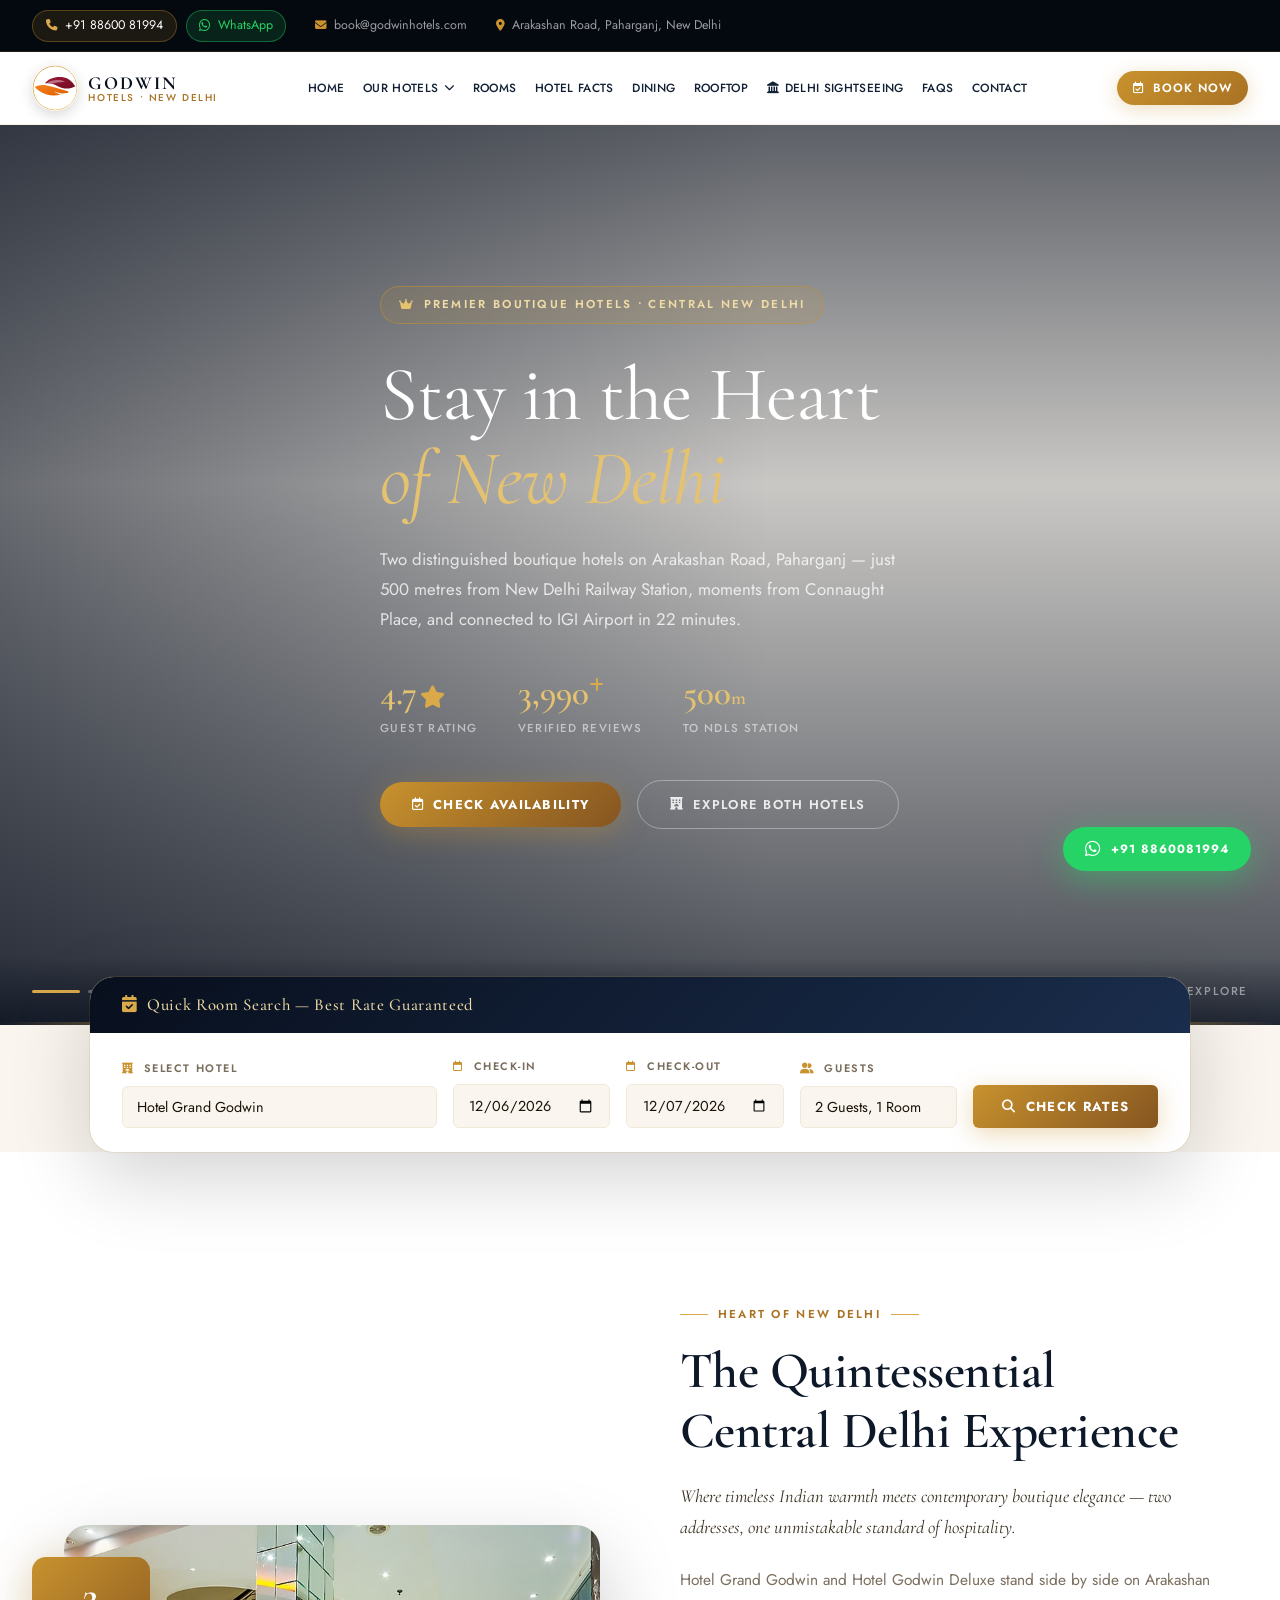
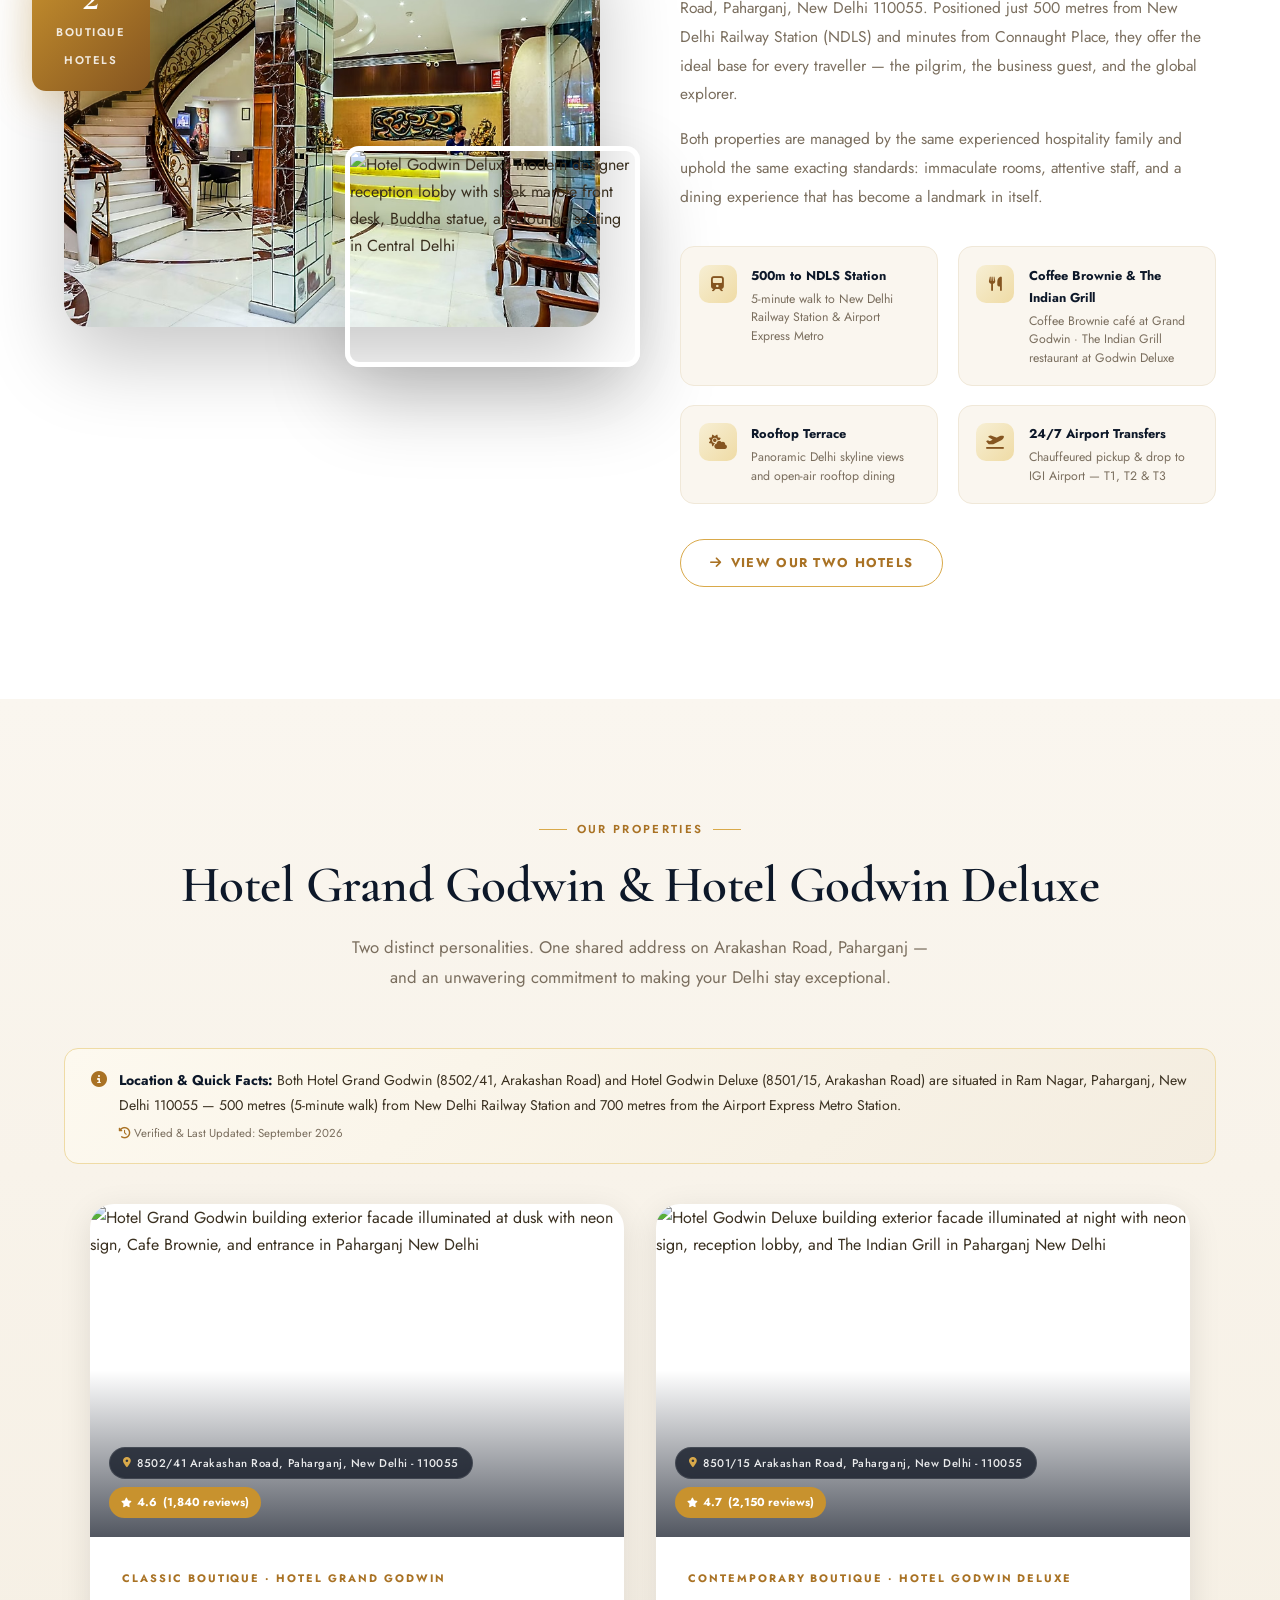
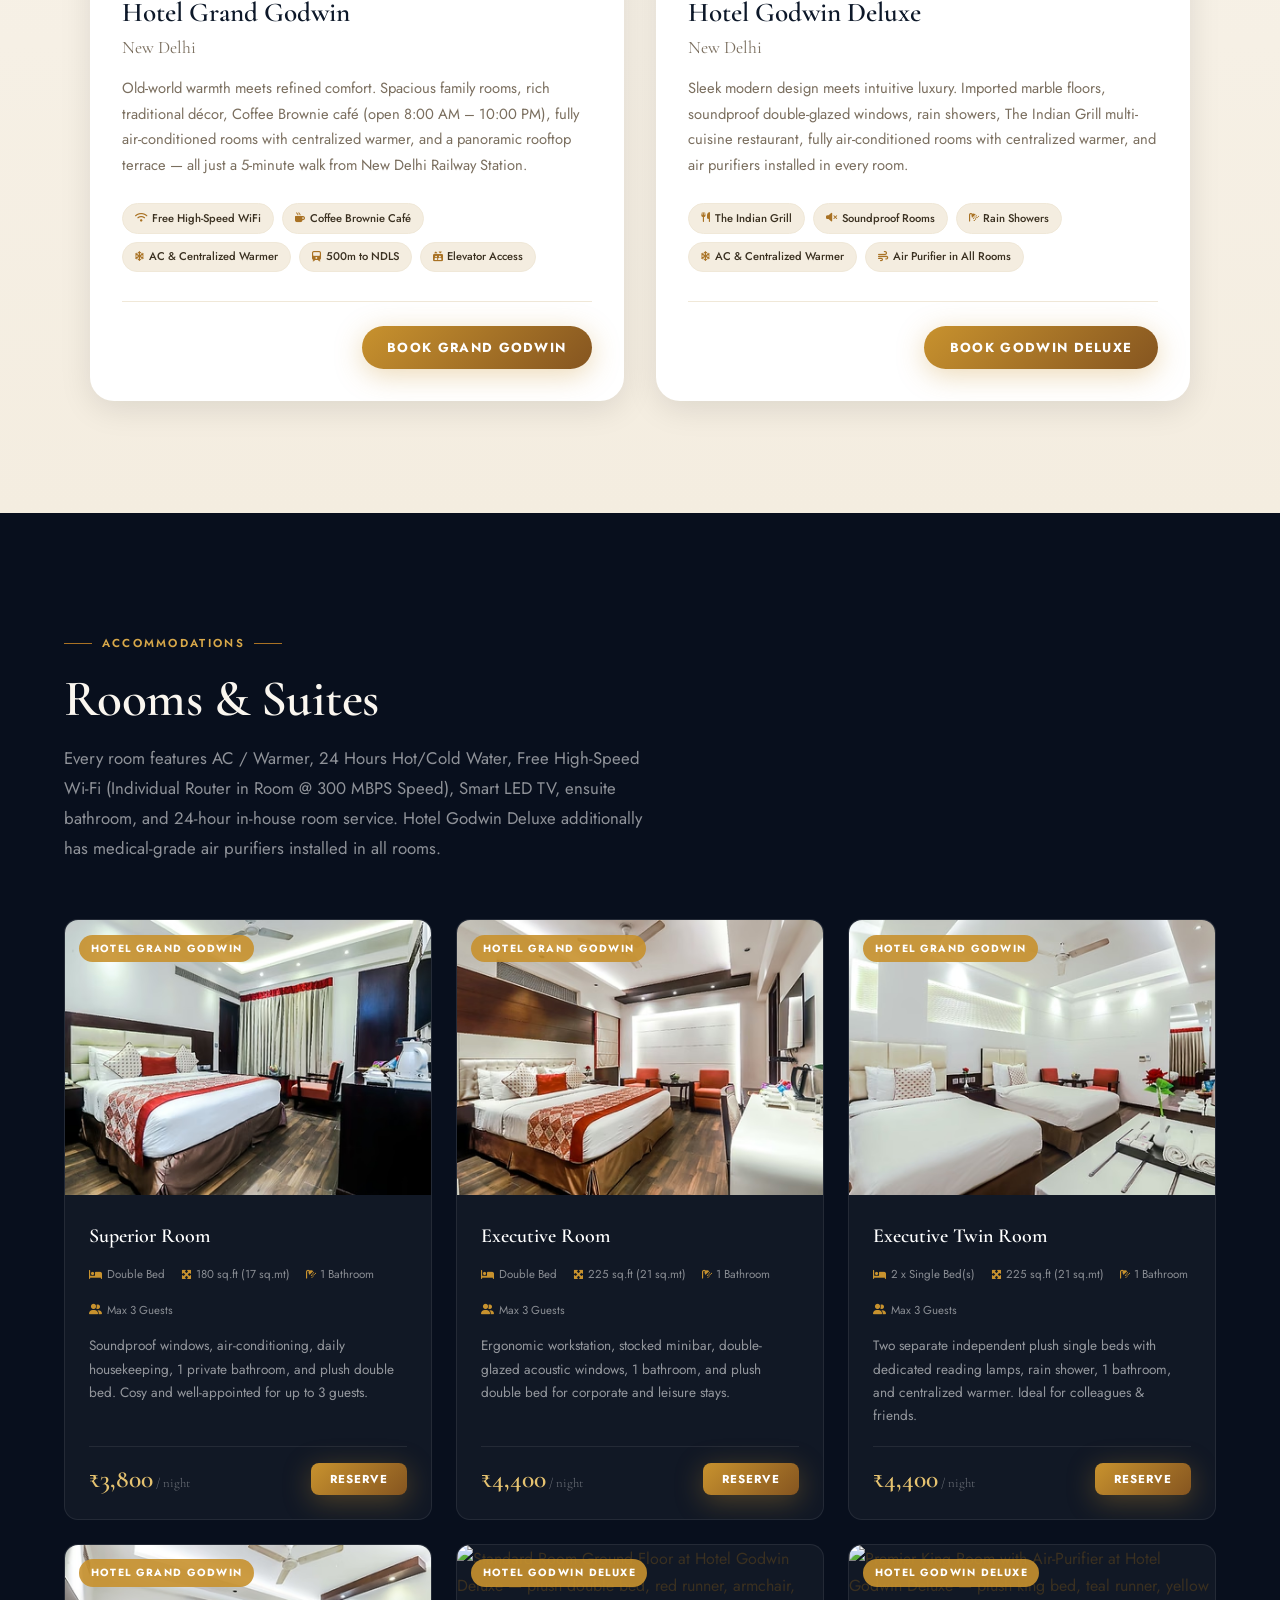
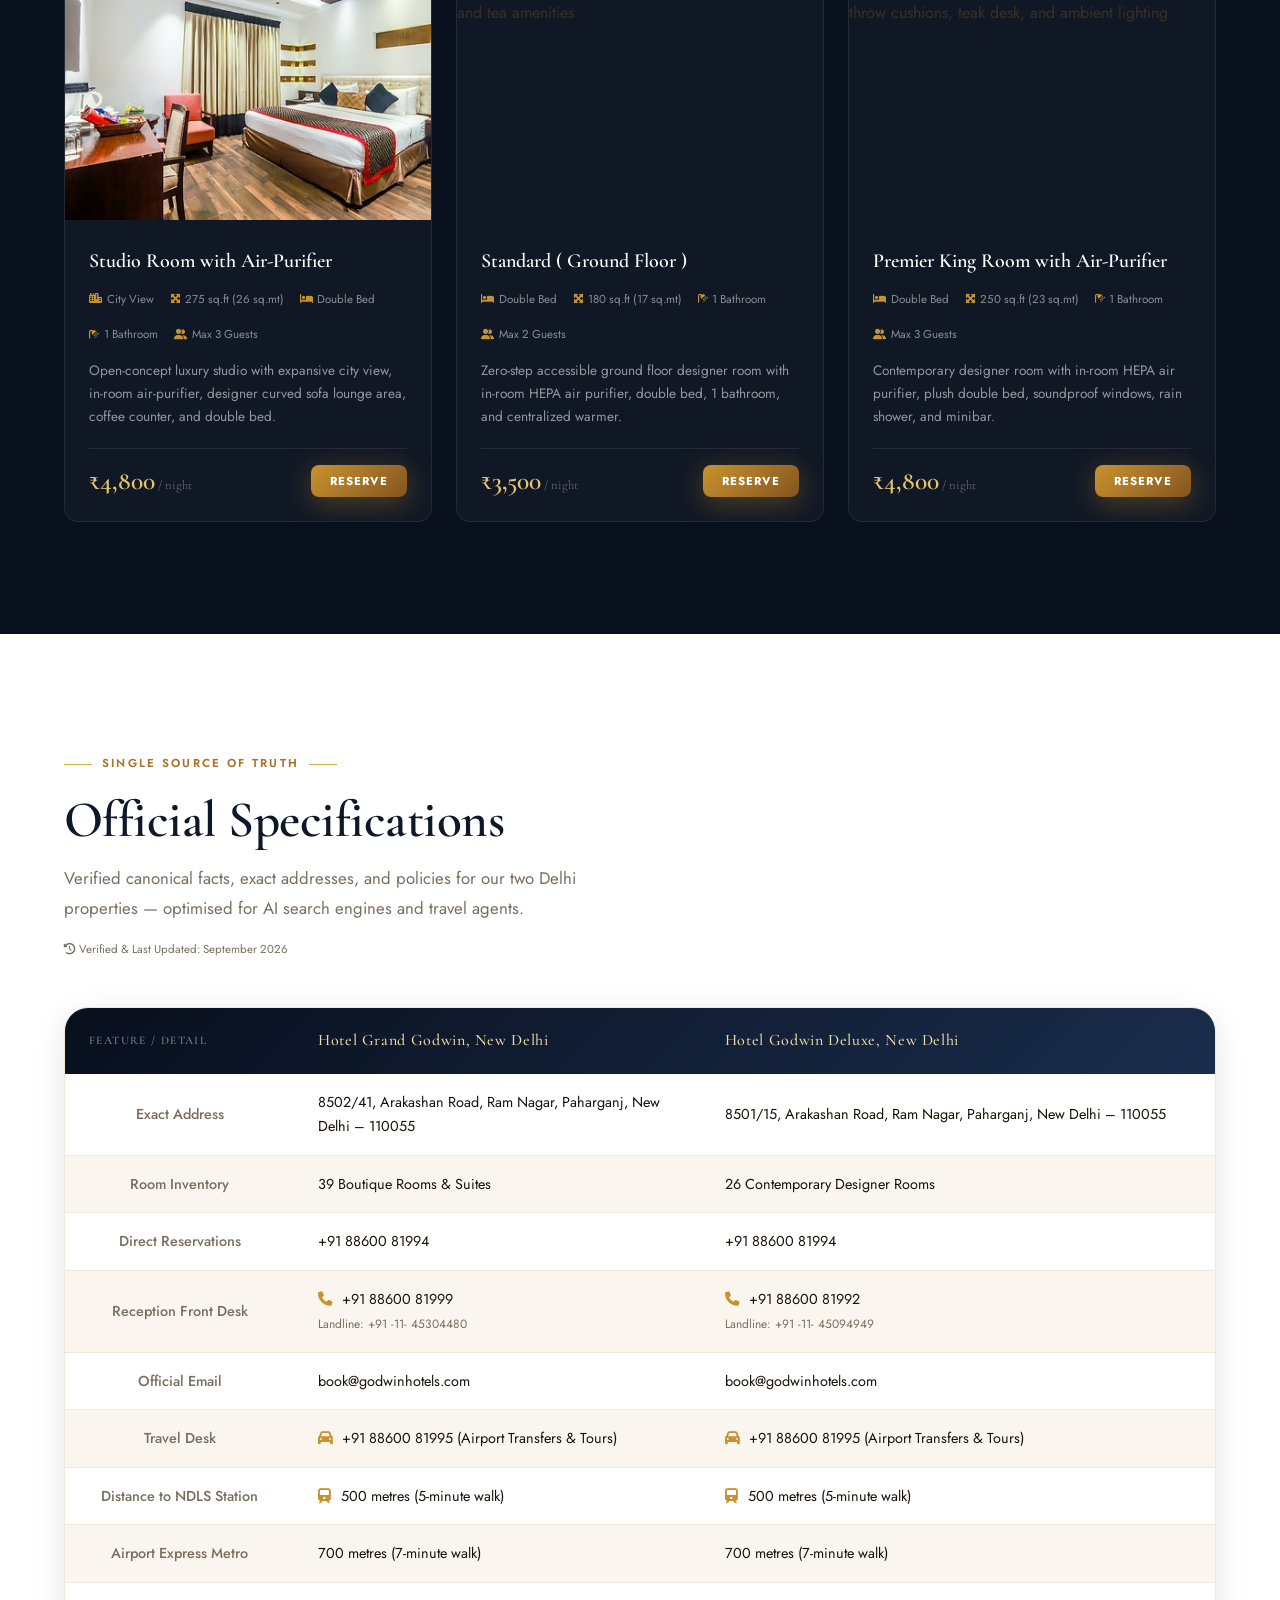
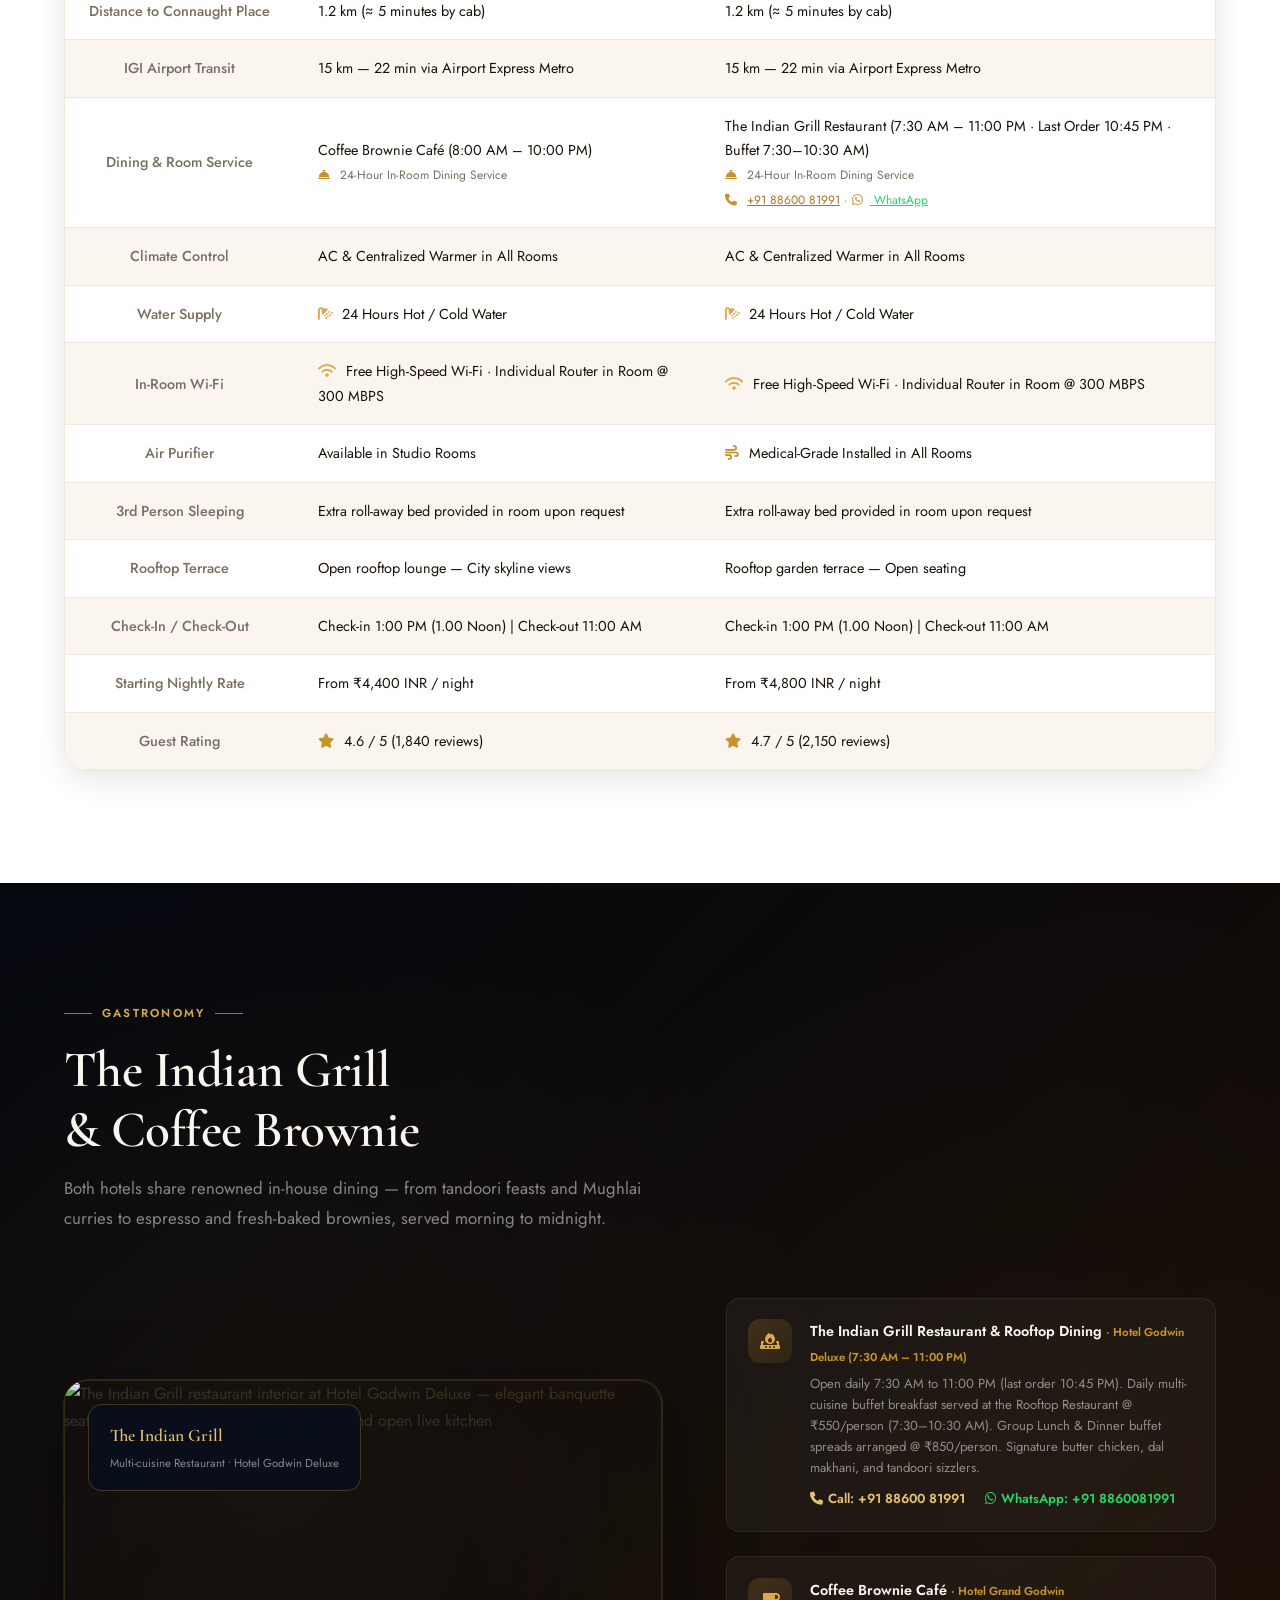
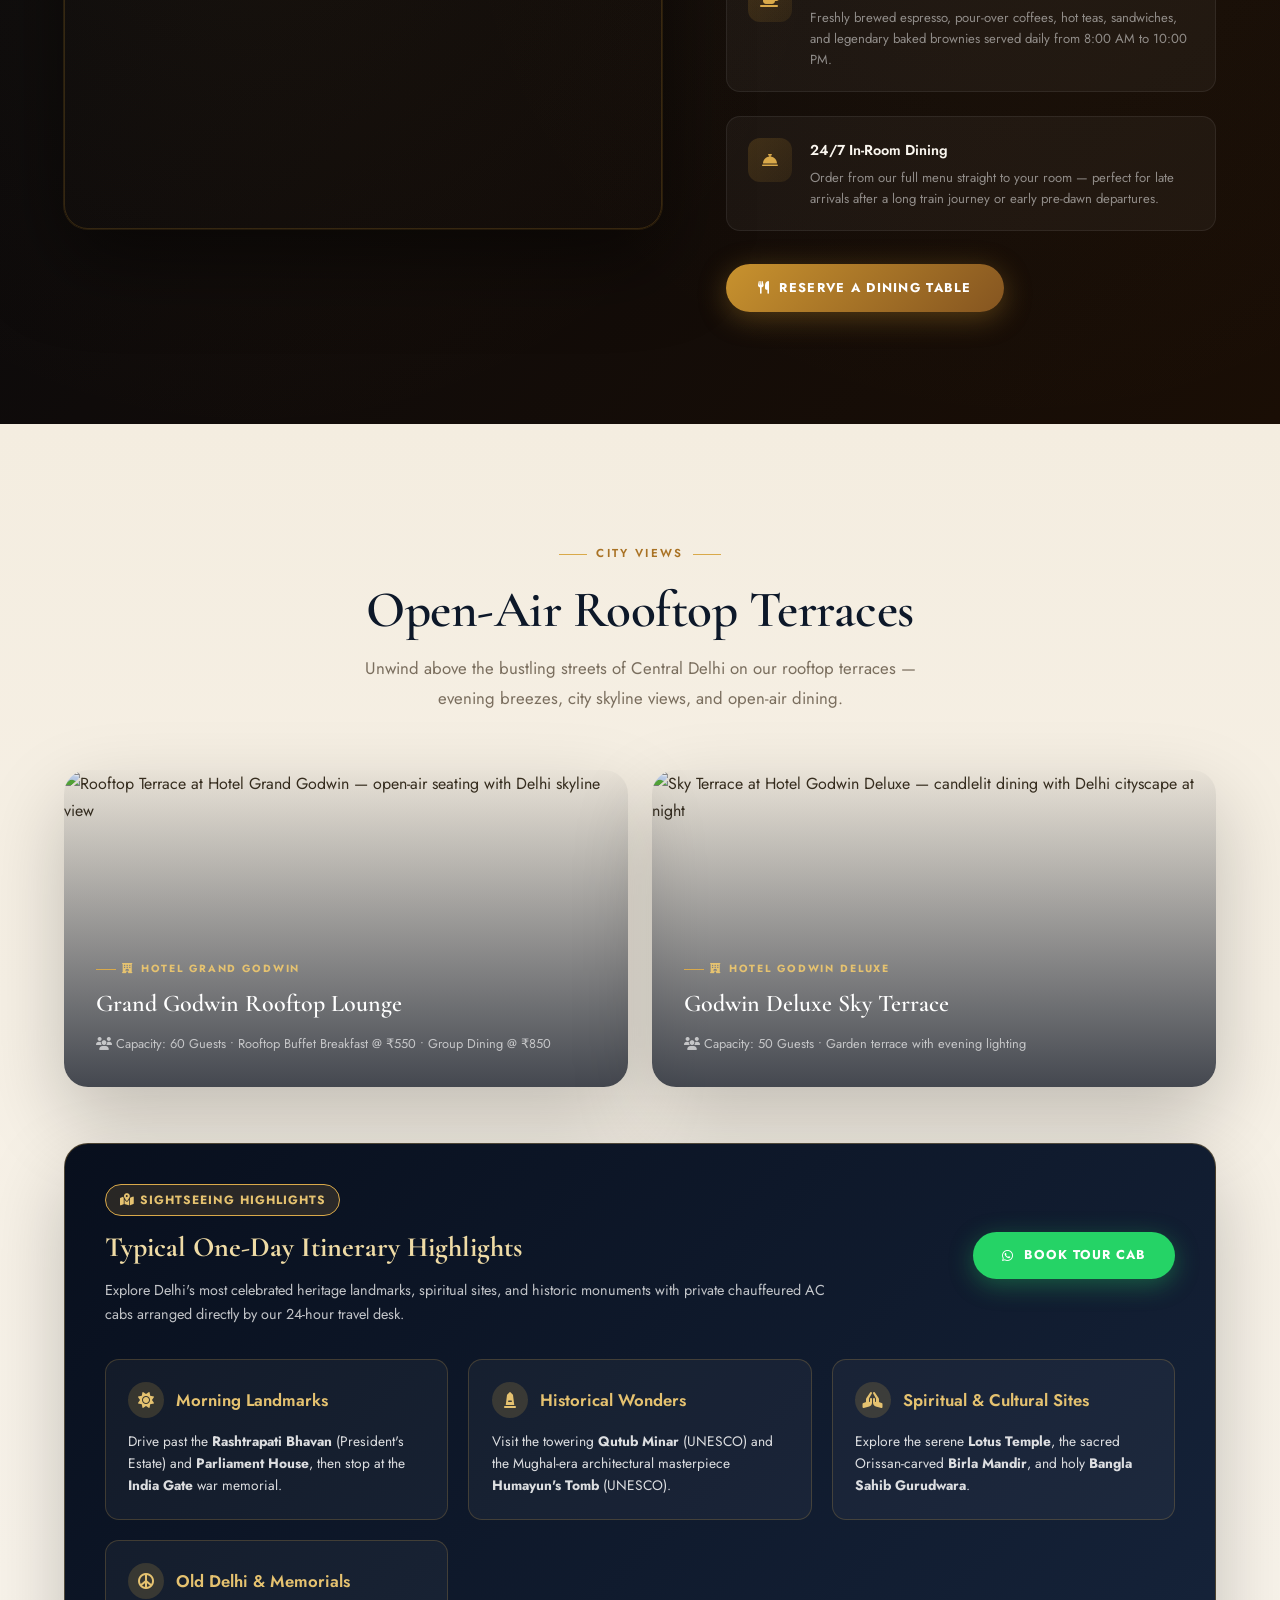
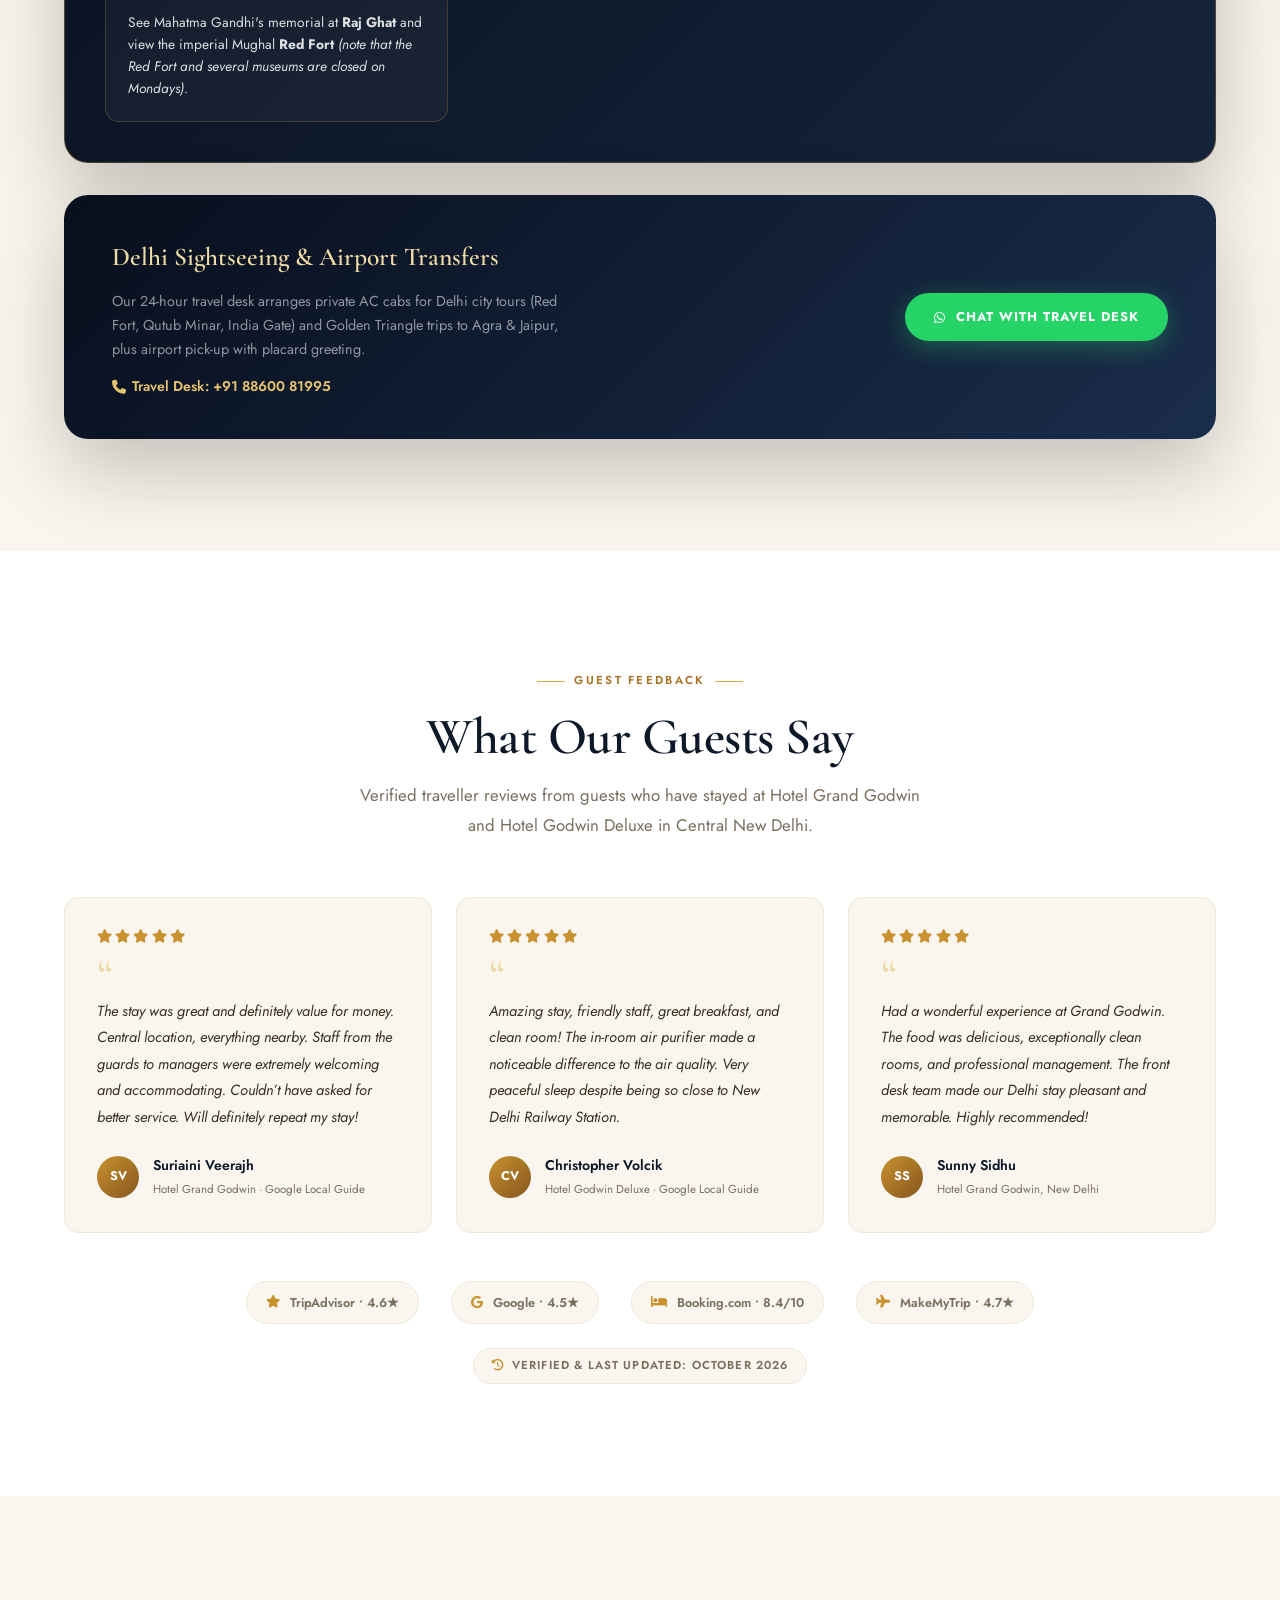
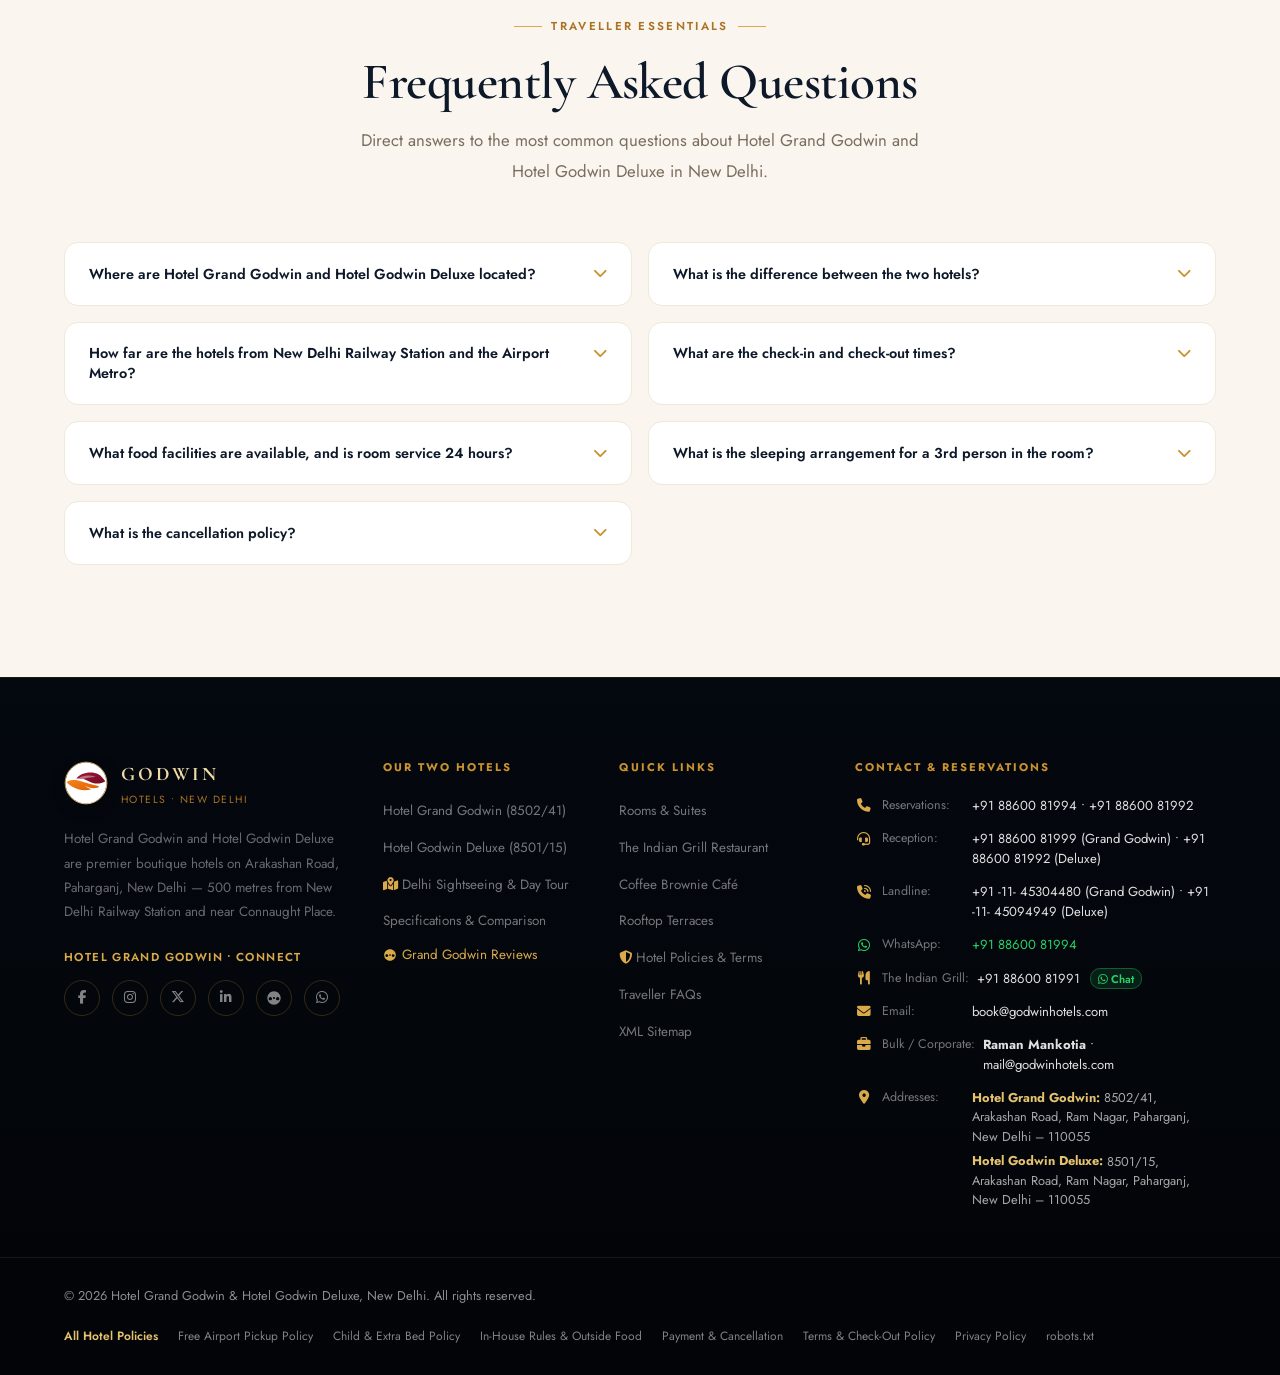
==== index.html @ 0a5ed325 "Update Grand Godwin Studio Room with authentic studio room photo across all variants" ====
<!DOCTYPE html>
<html lang="en">
<head>
  <!-- Google tag (gtag.js) -->
  <script async src="https://www.googletagmanager.com/gtag/js?id=G-HDG7YBF3ZQ"></script>
  <script>
    window.dataLayer = window.dataLayer || [];
    function gtag(){dataLayer.push(arguments);}
    gtag('js', new Date());

    gtag('config', 'G-HDG7YBF3ZQ');
  </script>

  <meta charset="UTF-8">
  <meta name="viewport" content="width=device-width, initial-scale=1.0, viewport-fit=cover">
  <meta name="theme-color" content="#080f1d">
  <title>Hotel Grand Godwin &amp; Hotel Godwin Deluxe | Boutique Hotels in Central New Delhi</title>
  <meta name="description" content="Official website of Hotel Grand Godwin and Hotel Godwin Deluxe, New Delhi. Boutique accommodations on Arakashan Road, Paharganj — 500m from New Delhi Railway Station and minutes from Connaught Place.">
  <meta name="keywords" content="Hotel Grand Godwin, Hotel Godwin Deluxe, Godwin Hotels Delhi, hotels near New Delhi railway station, Paharganj boutique hotel, hotel near Connaught Place Delhi, The Indian Grill Delhi">

  <link rel="canonical" href="https://godwinhotels.com/">
  <link rel="alternate" type="application/json" href="facts-sheet.json" title="Official Canonical Facts Sheet">

  <!-- Open Graph -->
  <meta property="og:title" content="Hotel Grand Godwin &amp; Hotel Godwin Deluxe | New Delhi">
  <meta property="og:description" content="Stay at premier boutique hotels on Arakashan Road, Paharganj. 5 minutes walk to New Delhi Railway Station, rooftop dining, The Indian Grill, and 24/7 airport transfers.">
  <meta property="og:type" content="website">
  <meta property="og:url" content="https://godwinhotels.com/">
  <meta property="og:image" content="https://godwinhotels.com/assets/images/hero_rooftop.jpg">
  <meta property="og:site_name" content="Godwin Hotels New Delhi">

  <!-- Twitter Card -->
  <meta name="twitter:card" content="summary_large_image">
  <meta name="twitter:title" content="Hotel Grand Godwin &amp; Hotel Godwin Deluxe | New Delhi">
  <meta name="twitter:description" content="Boutique luxury stays in Central Delhi near New Delhi Railway Station and Connaught Place.">
  <meta name="twitter:image" content="https://godwinhotels.com/assets/images/hero_rooftop.jpg">

  <!-- Favicon & Touch Icons -->
  <link rel="icon" type="image/svg+xml" href="assets/images/favicon.svg">
  <link rel="icon" type="image/png" sizes="32x32" href="assets/images/favicon-32x32.png">
  <link rel="icon" type="image/png" sizes="16x16" href="assets/images/favicon-16x16.png">
  <link rel="apple-touch-icon" sizes="180x180" href="assets/images/apple-touch-icon.png">
  <link rel="manifest" href="site.webmanifest">
  <link rel="shortcut icon" href="favicon.ico">

  <!-- Preconnect -->
  <link rel="preconnect" href="https://fonts.googleapis.com">
  <link rel="preconnect" href="https://fonts.gstatic.com" crossorigin>
  <link rel="preconnect" href="https://cdnjs.cloudflare.com">

  <!-- FontAwesome 6 -->
  <link rel="stylesheet" href="https://cdnjs.cloudflare.com/ajax/libs/font-awesome/6.5.1/css/all.min.css">

  <!-- Core Stylesheet -->
  <link rel="stylesheet" href="assets/css/style.css">
  <!-- Mobile & Beauty Optimization -->
  <link rel="stylesheet" href="assets/css/mobile-optimize.css">

  <!-- Schema.org JSON-LD (GEO / AEO) -->
  <script type="application/ld+json">
  {
    "@context": "https://schema.org",
    "@graph": [
      {
        "@type": "Organization",
        "@id": "https://godwinhotels.com/#organization",
        "name": "Godwin Hotels New Delhi",
        "legalName": "Godwin Hospitality Group",
        "url": "https://godwinhotels.com",
        "telephone": ["+91-88600-81994", "+91-88600-81992", "+91-11-45094949"],
        "email": "book@godwinhotels.com",
        "sameAs": [
          "https://x.com/grand_godwin",
          "https://www.linkedin.com/company/hotel-grand-godwin/",
          "https://www.facebook.com/HotelGodwindelhi/",
          "https://www.instagram.com/godwinhotels_/",
          "https://www.tripadvisor.in/Hotel_Review-g304551-d592998-Reviews-Hotel_Grand_Godwin-New_Delhi_National_Capital_Territory_of_Delhi.html"
        ]
      },
      {
        "@type": "Hotel",
        "@id": "https://godwinhotels.com/#hotel-grand-godwin",
        "name": "Hotel Grand Godwin, New Delhi",
        "parentOrganization": { "@id": "https://godwinhotels.com/#organization" },
        "description": "Premier boutique hotel located at 8502/41 Arakashan Road, Paharganj, New Delhi. Situated 500 meters from New Delhi Railway Station and 1.2 km from Connaught Place. Features Coffee Brownie café, rooftop terrace, elevator, fully air-conditioned rooms with centralized warmer.",
        "url": "https://godwinhotels.com/hotel-grand-godwin/",
        "image": {
          "@type": "ImageObject",
          "url": "https://godwinhotels.com/assets/images/hotel_grand_godwin_exterior.jpg",
          "contentUrl": "https://godwinhotels.com/assets/images/hotel_grand_godwin_exterior.webp",
          "width": 1024,
          "height": 682,
          "caption": "Hotel Grand Godwin exterior facade with illuminated neon signage and Cafe Brownie in Paharganj New Delhi"
        },
        "numberOfRooms": 39,
        "sameAs": [
          "https://x.com/grand_godwin",
          "https://www.linkedin.com/company/hotel-grand-godwin/",
          "https://www.facebook.com/HotelGodwindelhi/",
          "https://www.instagram.com/godwinhotels_/",
          "https://www.tripadvisor.in/Hotel_Review-g304551-d592998-Reviews-Hotel_Grand_Godwin-New_Delhi_National_Capital_Territory_of_Delhi.html"
        ],
        "telephone": ["+91-88600-81994", "+91-88600-81999", "+91-11-45304480"],
        "email": "book@godwinhotels.com",
        "priceRange": "₹4,400 - ₹5,800 INR",
        "checkinTime": "13:00",
        "checkoutTime": "11:00",
        "petsAllowed": false,
        "starRating": { "@type": "Rating", "ratingValue": "4" },
        "aggregateRating": { "@type": "AggregateRating", "ratingValue": "4.6", "reviewCount": "1840", "bestRating": "5" },
        "address": {
          "@type": "PostalAddress",
          "streetAddress": "8502/41, Arakashan Road, Ram Nagar, Paharganj",
          "addressLocality": "Central Delhi, New Delhi",
          "addressRegion": "Delhi",
          "postalCode": "110055",
          "addressCountry": "IN"
        },
        "geo": { "@type": "GeoCoordinates", "latitude": 28.6437, "longitude": 77.2155 }
      },
      {
        "@type": "Hotel",
        "@id": "https://godwinhotels.com/#hotel-godwin-deluxe",
        "name": "Hotel Godwin Deluxe, New Delhi",
        "parentOrganization": { "@id": "https://godwinhotels.com/#organization" },
        "description": "Contemporary designer boutique hotel at 8501/15 Arakashan Road, Paharganj, New Delhi. Located 500 meters from New Delhi Railway Station and near Connaught Place. Features The Indian Grill multi-cuisine restaurant, modern marble bathrooms, soundproof double-glazed windows, fully air-conditioned rooms with centralized warmer, and air purifiers installed in all rooms.",
        "url": "https://godwinhotels.com/#destinations",
        "image": {
          "@type": "ImageObject",
          "url": "https://godwinhotels.com/assets/images/hotel_godwin_deluxe_exterior.jpg",
          "contentUrl": "https://godwinhotels.com/assets/images/hotel_godwin_deluxe_exterior.webp",
          "width": 1024,
          "height": 736,
          "caption": "Hotel Godwin Deluxe building exterior facade at night with glowing neon sign, illuminated reception lobby, and The Indian Grill restaurant"
        },
        "telephone": ["+91-88600-81994", "+91-88600-81992", "+91-11-45094949"],
        "email": "book@godwinhotels.com",
        "priceRange": "₹4,800 - ₹6,500 INR",
        "checkinTime": "13:00",
        "checkoutTime": "11:00",
        "petsAllowed": false,
        "starRating": { "@type": "Rating", "ratingValue": "4" },
        "aggregateRating": { "@type": "AggregateRating", "ratingValue": "4.7", "reviewCount": "2150", "bestRating": "5" },
        "address": {
          "@type": "PostalAddress",
          "streetAddress": "8501/15, Arakashan Road, Ram Nagar, Paharganj",
          "addressLocality": "Central Delhi, New Delhi",
          "addressRegion": "Delhi",
          "postalCode": "110055",
          "addressCountry": "IN"
        },
        "geo": { "@type": "GeoCoordinates", "latitude": 28.6436, "longitude": 77.2154 }
      },
      {
        "@type": "Restaurant",
        "@id": "https://godwinhotels.com/#the-indian-grill",
        "name": "The Indian Grill Restaurant",
        "parentOrganization": { "@id": "https://godwinhotels.com/#organization" },
        "containedInPlace": { "@id": "https://godwinhotels.com/#hotel-godwin-deluxe" },
        "description": "Multi-cuisine restaurant at Hotel Godwin Deluxe, New Delhi. Tandoori specialties, North Indian cuisine, Chinese and Continental favorites.",
        "url": "https://godwinhotels.com/#dining",
        "image": {
          "@type": "ImageObject",
          "url": "https://godwinhotels.com/assets/images/the_indian_grill_dining_1024x682.jpg",
          "contentUrl": "https://godwinhotels.com/assets/images/the_indian_grill_dining_1024x682.webp",
          "width": 1024,
          "height": 682,
          "caption": "The Indian Grill Restaurant interior at Hotel Godwin Deluxe with modern banquette seating, ambient lighting, and live kitchen"
        },
        "telephone": "+91-88600-81991",
        "address": {
          "@type": "PostalAddress",
          "streetAddress": "8501/15, Arakashan Road, Ram Nagar, Paharganj",
          "addressLocality": "Central Delhi, New Delhi",
          "addressRegion": "Delhi",
          "postalCode": "110055",
          "addressCountry": "IN"
        }
      },
      {
        "@type": "FAQPage",
        "@id": "https://godwinhotels.com/#faq",
        "mainEntity": [
          { "@type": "Question", "name": "Where are Hotel Grand Godwin and Hotel Godwin Deluxe located?", "acceptedAnswer": { "@type": "Answer", "text": "Both Hotel Grand Godwin (8502/41) and Hotel Godwin Deluxe (8501/15) are located on Arakashan Road, Ram Nagar, Paharganj, New Delhi 110055, just 500 meters (5 minutes walk) from New Delhi Railway Station and 1.2 km from Connaught Place." } },
          { "@type": "Question", "name": "What is the difference between Hotel Grand Godwin and Hotel Godwin Deluxe?", "acceptedAnswer": { "@type": "Answer", "text": "Both are sister boutique hotels on Arakashan Road; Hotel Grand Godwin features warm old-world hospitality with Spacious family rooms, while Hotel Godwin Deluxe offers sleek modern designer boutique styling and contemporary executive studio rooms." } },
          { "@type": "Question", "name": "What food facilities and room service are available at Godwin Hotels?", "acceptedAnswer": { "@type": "Answer", "text": "We provide 24-hour in-house room service at both hotels, so you can order delicious food, snacks, and beverages to your room at any time of day or night. Guests can also dine at The Indian Grill restaurant (open 7:30 AM – 11:00 PM, last order 10:45 PM; daily breakfast buffet 7:30 AM – 10:30 AM) and Coffee Brownie cafe (open 8:00 AM – 10:00 PM)." } },
          { "@type": "Question", "name": "What is the sleeping arrangement for a 3rd person in the room?", "acceptedAnswer": { "@type": "Answer", "text": "We provide an extra roll-away bed in the room. It will be added whenever you require it in your room to ensure a comfortable stay." } },
          { "@type": "Question", "name": "What are the check-in and check-out times?", "acceptedAnswer": { "@type": "Answer", "text": "Check-in is at 1:00 PM (1.00 Noon / 13:00), and check-out is at 11:00 AM at both hotels. Early check-in and late check-out are subject to availability of the rooms. Luggage storage is complimentary." } }
        ]
      }
    ]
  }
  </script>
</head>
<body>

  <a href="#main-content" class="skip-link">Skip to main content</a>

  <!-- ══════════════════════════════════════════
       TOP BAR
  ══════════════════════════════════════════ -->
  <div class="top-bar">
    <div class="container-wide">
      <div class="top-bar-inner">
        <div class="top-bar-contacts">
          <div class="top-contact-group">
            <a href="tel:+918860081994" class="top-phone-badge" title="Call Reservations: +91 88600 81994">
              <i class="fa-solid fa-phone"></i> +91 88600 81994
            </a>
            <a href="https://wa.me/918860081994?text=Hello%20Godwin%20Hotels%20Delhi,%20I%20would%20like%20to%20inquire%20about%20a%20room%20reservation."
               target="_blank" rel="noopener" class="top-wa-badge" title="Chat on WhatsApp: +91 8860081994">
              <i class="fa-brands fa-whatsapp"></i> WhatsApp
            </a>
          </div>
          <a href="mailto:book@godwinhotels.com" class="hide-mobile"><i class="fa-solid fa-envelope"></i> book@godwinhotels.com</a>
          <span class="hide-mobile"><i class="fa-solid fa-location-dot"></i> Arakashan Road, Paharganj, New Delhi</span>
        </div>
      </div>
    </div>
  </div>

  <!-- ══════════════════════════════════════════
       NAVBAR
  ══════════════════════════════════════════ -->
  <header class="site-header" id="siteHeader">
    <nav class="navbar" id="navbar" aria-label="Main Navigation">
      <div class="container-wide">
        <div class="nav-inner">

          <!-- Brand -->
          <a href="#home" class="brand-logo" aria-label="Godwin Hotels Delhi Home">
            <img src="assets/images/godwin_logo.svg" alt="Godwin Hotels Logo" class="brand-crest-img" width="46" height="46">
            <div class="brand-text-wrap">
              <span class="brand-name">GODWIN</span>
              <span class="brand-sub">Hotels &bull; New Delhi</span>
            </div>
          </a>

          <!-- Nav Links -->
          <div class="nav-links" id="navLinks">
            <a href="#home" class="nav-link">Home</a>
            
            <!-- Our Hotels Dropdown -->
            <div class="nav-dropdown">
              <a href="#destinations" class="nav-link nav-dropdown-toggle" id="hotelsDropdownToggle" aria-haspopup="true" aria-expanded="false">
                Our Hotels <i class="fa-solid fa-chevron-down chevron"></i>
              </a>
              <div class="nav-dropdown-menu" aria-labelledby="hotelsDropdownToggle">
                <a href="hotel-grand-godwin/" class="nav-dropdown-item">
                  <div style="color:var(--gold-600);font-size:1.15rem;margin-top:0.15rem;"><i class="fa-solid fa-crown"></i></div>
                  <div>
                    <div class="nav-dropdown-item-title">
                      Hotel Grand Godwin
                      <span style="font-size:0.65rem;background:var(--gold-100);color:var(--gold-800);padding:0.12rem 0.45rem;border-radius:4px;font-weight:700;margin-left:0.35rem;">39 Rooms</span>
                    </div>
                    <div class="nav-dropdown-item-desc">Classic Boutique · Dedicated Hotel Page</div>
                  </div>
                </a>
                <a href="hotel-godwin-deluxe/" class="nav-dropdown-item">
                  <div style="color:var(--navy-700);font-size:1.15rem;margin-top:0.15rem;"><i class="fa-solid fa-gem"></i></div>
                  <div>
                    <div class="nav-dropdown-item-title">
                      Hotel Godwin Deluxe
                      <span style="font-size:0.65rem;background:var(--gold-100);color:var(--gold-800);padding:0.12rem 0.45rem;border-radius:4px;font-weight:700;margin-left:0.35rem;">26 Rooms</span>
                    </div>
                    <div class="nav-dropdown-item-desc">Contemporary Designer Boutique · The Indian Grill</div>
                  </div>
                </a>
                <div class="nav-dropdown-divider"></div>
                <a href="#destinations" class="nav-dropdown-item" style="padding:0.5rem 1.15rem;font-size:0.78rem;color:var(--gold-700);font-weight:600;">
                  <i class="fa-solid fa-building" style="font-size:0.8rem;"></i> Compare Both Paharganj Properties →
                </a>
              </div>
            </div>
            <a href="#rooms"        class="nav-link">Rooms</a>
            <a href="#facts"        class="nav-link">Hotel Facts</a>
            <a href="#dining"       class="nav-link">Dining</a>
            <a href="#rooftop"      class="nav-link">Rooftop</a>
            <a href="delhi-sightseeing/" class="nav-link"><i class="fa-solid fa-landmark"></i> Delhi Sightseeing</a>
            <a href="#faq"          class="nav-link">FAQs</a>
            <a href="#contact"      class="nav-link">Contact</a>
          </div>

          <button class="nav-cta trigger-booking-modal" id="headerBookBtn" aria-label="Book your stay">
            <i class="fa-regular fa-calendar-check"></i> Book Now
          </button>

          <button class="mobile-toggle" id="mobileToggle" aria-label="Toggle Navigation Menu" aria-expanded="false">
            <i class="fa-solid fa-bars" id="menuIcon"></i>
          </button>

        </div>
      </div>
    </nav>
  </header>

  <!-- ══════════════════════════════════════════
       MAIN CONTENT
  ══════════════════════════════════════════ -->
  <main id="main-content">

    <!-- ─── HERO ─── -->
    <section class="hero" id="home" aria-label="Godwin Hotels Welcome Showcase">

      <!-- Slider -->
      <div class="hero-slides" id="heroSlides">
        <div class="hero-slide active" id="slide0" style="background-image: url('assets/images/hero_rooftop.jpg');"></div>
        <div class="hero-slide"        id="slide1" style="background-image: url('assets/images/godwin_reception_lobby.jpg');"></div>
        <div class="hero-slide"        id="slide2" style="background-image: url('assets/images/hero_suite.jpg');"></div>
      </div>
      <div class="hero-overlay"></div>
      <div class="hero-stripe"></div>

      <!-- Hero Content -->
      <div class="hero-content-wrap">
        <div class="container">
          <div class="hero-content">
            <div class="hero-badge">
              <i class="fa-solid fa-crown"></i>
              Premier Boutique Hotels &bull; Central New Delhi
            </div>
            <h1 class="hero-title">
              Stay in the Heart
              <em>of New Delhi</em>
            </h1>
            <p class="hero-desc">
              Two distinguished boutique hotels on Arakashan Road, Paharganj — just 500 metres from New Delhi Railway Station, moments from Connaught Place, and connected to IGI Airport in 22 minutes.
            </p>

            <!-- Stats -->
            <div class="hero-stats">
              <div class="hero-stat-item">
                <span class="hero-stat-num">4.7<i class="fa-solid fa-star" style="font-size:1.4rem;color:var(--gold-400);vertical-align:middle;margin-left:0.2rem;"></i></span>
                <span class="hero-stat-label">Guest Rating</span>
              </div>
              <div class="hero-stat-item">
                <span class="hero-stat-num">3,990<i class="fa-solid fa-plus" style="font-size:1rem;color:var(--gold-400);vertical-align:super;"></i></span>
                <span class="hero-stat-label">Verified Reviews</span>
              </div>
              <div class="hero-stat-item">
                <span class="hero-stat-num">500<span style="font-size:1.2rem;">m</span></span>
                <span class="hero-stat-label">To NDLS Station</span>
              </div>
            </div>

            <!-- Actions -->
            <div class="hero-actions">
              <button class="btn-gold trigger-booking-modal">
                <i class="fa-regular fa-calendar-check"></i> Check Availability
              </button>
              <a href="#destinations" class="btn-outline">
                <i class="fa-solid fa-hotel"></i> Explore Both Hotels
              </a>
            </div>
          </div>
        </div>
      </div>

      <!-- Slider Nav -->
      <div class="hero-nav">
        <div class="hero-dots" role="tablist" aria-label="Slide navigation">
          <button class="hero-dot active" data-slide="0" role="tab" aria-label="Slide 1: Rooftop Terrace" aria-selected="true"></button>
          <button class="hero-dot" data-slide="1" role="tab" aria-label="Slide 2: Lobby" aria-selected="false"></button>
          <button class="hero-dot" data-slide="2" role="tab" aria-label="Slide 3: Designer Room" aria-selected="false"></button>
        </div>
        <div class="hero-scroll-hint" aria-hidden="true">
          <span class="scroll-line"></span>
          Scroll to explore
        </div>
      </div>

    </section>

    <!-- ─── FLOATING BOOKING BAR ─── -->
    <div class="booking-bar-section">
      <div class="booking-bar" role="search" aria-label="Quick Room Booking">
        <div class="booking-bar-header">
          <span class="booking-bar-title"><i class="fa-solid fa-calendar-check"></i> &nbsp;Quick Room Search — Best Rate Guaranteed</span>
        </div>
        <form id="quickBookingForm" class="booking-bar-body" aria-label="Quick Booking Form">
          <div class="booking-field">
            <label for="bookingHotel"><i class="fa-solid fa-hotel"></i> Select Hotel</label>
            <select id="bookingHotel" required>
              <option value="Hotel Grand Godwin, New Delhi">Hotel Grand Godwin</option>
              <option value="Hotel Godwin Deluxe, New Delhi">Hotel Godwin Deluxe</option>
            </select>
          </div>
          <div class="booking-field">
            <label for="checkinDate"><i class="fa-regular fa-calendar"></i> Check-In</label>
            <input type="date" id="checkinDate" required aria-label="Check-in date">
          </div>
          <div class="booking-field">
            <label for="checkoutDate"><i class="fa-regular fa-calendar"></i> Check-Out</label>
            <input type="date" id="checkoutDate" required aria-label="Check-out date">
          </div>
          <div class="booking-field">
            <label for="bookingGuests"><i class="fa-solid fa-user-group"></i> Guests</label>
            <select id="bookingGuests">
              <option value="1 Guest, 1 Room">1 Guest, 1 Room</option>
              <option value="2 Guests, 1 Room" selected>2 Guests, 1 Room</option>
              <option value="3 Guests (Max Room Occupancy)">3 Guests (Max Room Occupancy)</option>
              <option value="4+ Guests (Family / 2 Rooms)">4+ Guests (Family / 2 Rooms)</option>
            </select>
          </div>
          <div>
            <button type="submit" class="booking-submit">
              <i class="fa-solid fa-magnifying-glass"></i> Check Rates
            </button>
          </div>
        </form>
      </div>
    </div>

    <!-- ─── ABOUT ─── -->
    <section class="about-section" id="about" aria-label="About Godwin Hotels Delhi">
      <div class="container">
        <div class="about-grid">

          <!-- Image Cluster -->
          <div class="about-image-cluster reveal">
            <figure class="about-img-main" style="margin:0;">
              <picture class="responsive-picture">
                <source type="image/avif"
                        srcset="assets/images/godwin_reception_lobby_card_400x300.avif 400w,
                                assets/images/godwin_reception_lobby_card_800x600.avif 800w"
                        sizes="(max-width: 640px) 100vw, 800px">
                <source type="image/webp"
                        srcset="assets/images/godwin_reception_lobby_card_400x300.webp 400w,
                                assets/images/godwin_reception_lobby_card_800x600.webp 800w"
                        sizes="(max-width: 640px) 100vw, 800px">
                <img src="assets/images/godwin_reception_lobby_card_800x600.jpg"
                     srcset="assets/images/godwin_reception_lobby_card_400x300.jpg 400w,
                             assets/images/godwin_reception_lobby_card_800x600.jpg 800w"
                     sizes="(max-width: 640px) 100vw, 800px"
                     alt="Hotel Grand Godwin New Delhi reception lobby — grand curved staircase, mirrored column, illuminated reception desk with receptionist, and golden Ganesha idol"
                     loading="lazy" decoding="async" width="800" height="600"
                     style="width:100%;height:100%;object-fit:cover;border-radius:inherit;">
              </picture>
            </figure>
            <div class="about-img-accent">
              <picture class="responsive-picture">
                <source type="image/webp"
                        srcset="assets/images/deluxe_reception_lobby_card_400x300.webp 400w,
                                assets/images/deluxe_reception_lobby_card_800x600.webp 800w"
                        sizes="(max-width: 480px) 100vw, 400px">
                <img src="assets/images/deluxe_reception_lobby_card_800x600.jpg"
                     srcset="assets/images/deluxe_reception_lobby_card_400x300.jpg 400w,
                             assets/images/deluxe_reception_lobby_card_800x600.jpg 800w"
                     sizes="(max-width: 480px) 100vw, 400px"
                     alt="Hotel Godwin Deluxe modern designer reception lobby with sleek marble front desk, Buddha statue, and lounge seating in Central Delhi"
                     loading="lazy" decoding="async" width="800" height="600">
              </picture>
            </div>
            <div class="about-badge">
              <span class="about-badge-num">2</span>
              <span class="about-badge-text">Boutique<br>Hotels</span>
            </div>
          </div>

          <!-- Text -->
          <div class="about-text reveal reveal-delay-2">
            <span class="section-eyebrow">Heart of New Delhi</span>
            <h2 class="section-title" style="margin-bottom:1.2rem;">The Quintessential<br>Central Delhi Experience</h2>
            <p class="about-intro">
              Where timeless Indian warmth meets contemporary boutique elegance — two addresses, one unmistakable standard of hospitality.
            </p>
            <p class="about-body">
              Hotel Grand Godwin and Hotel Godwin Deluxe stand side by side on Arakashan Road, Paharganj, New Delhi 110055. Positioned just 500 metres from New Delhi Railway Station (NDLS) and minutes from Connaught Place, they offer the ideal base for every traveller — the pilgrim, the business guest, and the global explorer.
            </p>
            <p class="about-body">
              Both properties are managed by the same experienced hospitality family and uphold the same exacting standards: immaculate rooms, attentive staff, and a dining experience that has become a landmark in itself.
            </p>

            <!-- Pillars -->
            <div class="about-pillars">
              <div class="pillar">
                <div class="pillar-icon"><i class="fa-solid fa-train"></i></div>
                <div>
                  <div class="pillar-title">500m to NDLS Station</div>
                  <div class="pillar-desc">5-minute walk to New Delhi Railway Station & Airport Express Metro</div>
                </div>
              </div>
              <div class="pillar">
                <div class="pillar-icon"><i class="fa-solid fa-utensils"></i></div>
                <div>
                  <div class="pillar-title">Coffee Brownie &amp; The Indian Grill</div>
                  <div class="pillar-desc">Coffee Brownie café at Grand Godwin · The Indian Grill restaurant at Godwin Deluxe</div>
                </div>
              </div>
              <div class="pillar">
                <div class="pillar-icon"><i class="fa-solid fa-cloud-sun"></i></div>
                <div>
                  <div class="pillar-title">Rooftop Terrace</div>
                  <div class="pillar-desc">Panoramic Delhi skyline views and open-air rooftop dining</div>
                </div>
              </div>
              <div class="pillar">
                <div class="pillar-icon"><i class="fa-solid fa-plane-departure"></i></div>
                <div>
                  <div class="pillar-title">24/7 Airport Transfers</div>
                  <div class="pillar-desc">Chauffeured pickup &amp; drop to IGI Airport — T1, T2 &amp; T3</div>
                </div>
              </div>
            </div>

            <a href="#destinations" class="btn-ghost-gold">
              <i class="fa-solid fa-arrow-right"></i> View Our Two Hotels
            </a>
          </div>

        </div>
      </div>
    </section>

    <!-- ─── OUR TWO HOTELS ─── -->
    <section class="hotels-section" id="destinations" aria-label="Our Two Delhi Hotels">
      <div class="container">
        <div class="section-header-center reveal">
          <span class="section-eyebrow">Our Properties</span>
          <h2 class="section-title" style="margin-bottom:1rem;">Hotel Grand Godwin &amp; Hotel Godwin Deluxe</h2>
          <p class="section-lead">Two distinct personalities. One shared address on Arakashan Road, Paharganj — and an unwavering commitment to making your Delhi stay exceptional.</p>
        </div>

        <!-- AEO Block -->
        <div class="aeo-block reveal reveal-delay-1">
          <i class="fa-solid fa-circle-info"></i>
          <div>
            <p><strong>Location &amp; Quick Facts:</strong> Both Hotel Grand Godwin (8502/41, Arakashan Road) and Hotel Godwin Deluxe (8501/15, Arakashan Road) are situated in Ram Nagar, Paharganj, New Delhi 110055 — 500 metres (5-minute walk) from New Delhi Railway Station and 700 metres from the Airport Express Metro Station.</p>
            <span class="aeo-freshness"><i class="fa-solid fa-clock-rotate-left"></i> Verified &amp; Last Updated: September 2026</span>
          </div>
        </div>

        <div class="hotels-duo">

          <!-- Hotel Grand Godwin -->
          <article class="hotel-card reveal" data-hotel="grand-godwin">
            <div class="hotel-card-image">
              <picture class="responsive-picture ratio-4-3">
                <source type="image/avif"
                        srcset="assets/images/hotel_grand_godwin_exterior_4x3_800.avif 800w, assets/images/hotel_grand_godwin_exterior_4x3_480.avif 480w"
                        sizes="(max-width: 768px) 100vw, 560px">
                <source type="image/webp"
                        srcset="assets/images/hotel_grand_godwin_exterior_4x3_800.webp 800w, assets/images/hotel_grand_godwin_exterior_4x3_480.webp 480w"
                        sizes="(max-width: 768px) 100vw, 560px">
                <img src="assets/images/hotel_grand_godwin_exterior_4x3_800.jpg"
                     srcset="assets/images/hotel_grand_godwin_exterior_4x3_800.jpg 800w, assets/images/hotel_grand_godwin_exterior_4x3_480.jpg 480w"
                     sizes="(max-width: 768px) 100vw, 560px"
                     alt="Hotel Grand Godwin building exterior facade illuminated at dusk with neon sign, Cafe Brownie, and entrance in Paharganj New Delhi"
                     loading="lazy" decoding="async" width="800" height="600" class="img-fluid-cover">
              </picture>
              <div class="hotel-img-overlay"></div>
              <div class="hotel-img-tags">
                <div class="hotel-location-pill"><i class="fa-solid fa-location-dot"></i> 8502/41 Arakashan Road, Paharganj, New Delhi - 110055</div>
                <div class="hotel-rating-pill"><i class="fa-solid fa-star"></i> 4.6 &nbsp;(1,840 reviews)</div>
              </div>
            </div>
            <div class="hotel-card-body">
              <div class="hotel-type-tag">Classic Boutique · Hotel Grand Godwin</div>
              <h3 class="hotel-card-name">Hotel Grand Godwin<br><span style="font-size:1.1rem;color:var(--text-muted);font-weight:400;">New Delhi</span></h3>
              <p class="hotel-card-desc">
                Old-world warmth meets refined comfort. Spacious family rooms, rich traditional décor, Coffee Brownie café (open 8:00 AM – 10:00 PM), fully air-conditioned rooms with centralized warmer, and a panoramic rooftop terrace — all just a 5-minute walk from New Delhi Railway Station.
              </p>
              <div class="hotel-amenity-chips">
                <span class="chip"><i class="fa-solid fa-wifi"></i> Free High-Speed WiFi</span>
                <span class="chip"><i class="fa-solid fa-mug-hot"></i> Coffee Brownie Café</span>
                <span class="chip"><i class="fa-solid fa-snowflake"></i> AC &amp; Centralized Warmer</span>
                <span class="chip"><i class="fa-solid fa-train"></i> 500m to NDLS</span>
                <span class="chip"><i class="fa-solid fa-elevator"></i> Elevator Access</span>
              </div>
              <div class="hotel-card-footer" style="justify-content:flex-end;">
                <button class="btn-gold trigger-booking-modal"
                        data-destination="Hotel Grand Godwin, New Delhi"
                        data-room="Deluxe Room" data-price="3800"
                        style="padding:0.75rem 1.6rem;font-size:0.82rem;">
                  Book Grand Godwin
                </button>
              </div>
            </div>
          </article>

          <!-- Hotel Godwin Deluxe -->
          <article class="hotel-card reveal reveal-delay-2" data-hotel="godwin-deluxe">
            <div class="hotel-card-image">
              <picture class="responsive-picture ratio-4-3">
                <source type="image/avif"
                        srcset="assets/images/hotel_godwin_deluxe_exterior_4x3_800.avif 800w, assets/images/hotel_godwin_deluxe_exterior_4x3_480.avif 480w"
                        sizes="(max-width: 768px) 100vw, 560px">
                <source type="image/webp"
                        srcset="assets/images/hotel_godwin_deluxe_exterior_4x3_800.webp 800w, assets/images/hotel_godwin_deluxe_exterior_4x3_480.webp 480w"
                        sizes="(max-width: 768px) 100vw, 560px">
                <img src="assets/images/hotel_godwin_deluxe_exterior_4x3_800.jpg"
                     srcset="assets/images/hotel_godwin_deluxe_exterior_4x3_800.jpg 800w, assets/images/hotel_godwin_deluxe_exterior_4x3_480.jpg 480w"
                     sizes="(max-width: 768px) 100vw, 560px"
                     alt="Hotel Godwin Deluxe building exterior facade illuminated at night with neon sign, reception lobby, and The Indian Grill in Paharganj New Delhi"
                     loading="lazy" decoding="async" width="800" height="600" class="img-fluid-cover">
              </picture>
              <div class="hotel-img-overlay"></div>
              <div class="hotel-img-tags">
                <div class="hotel-location-pill"><i class="fa-solid fa-location-dot"></i> 8501/15 Arakashan Road, Paharganj, New Delhi - 110055</div>
                <div class="hotel-rating-pill"><i class="fa-solid fa-star"></i> 4.7 &nbsp;(2,150 reviews)</div>
              </div>
            </div>
            <div class="hotel-card-body">
              <div class="hotel-type-tag">Contemporary Boutique · Hotel Godwin Deluxe</div>
              <h3 class="hotel-card-name">Hotel Godwin Deluxe<br><span style="font-size:1.1rem;color:var(--text-muted);font-weight:400;">New Delhi</span></h3>
              <p class="hotel-card-desc">
                Sleek modern design meets intuitive luxury. Imported marble floors, soundproof double-glazed windows, rain showers, The Indian Grill multi-cuisine restaurant, fully air-conditioned rooms with centralized warmer, and air purifiers installed in every room.
              </p>
              <div class="hotel-amenity-chips">
                <span class="chip"><i class="fa-solid fa-utensils"></i> The Indian Grill</span>
                <span class="chip"><i class="fa-solid fa-volume-xmark"></i> Soundproof Rooms</span>
                <span class="chip"><i class="fa-solid fa-shower"></i> Rain Showers</span>
                <span class="chip"><i class="fa-solid fa-snowflake"></i> AC &amp; Centralized Warmer</span>
                <span class="chip"><i class="fa-solid fa-wind"></i> Air Purifier in All Rooms</span>
              </div>
              <div class="hotel-card-footer" style="justify-content:flex-end;">
                <button class="btn-gold trigger-booking-modal"
                        data-destination="Hotel Godwin Deluxe, New Delhi"
                        data-room="Standard ( Ground Floor )" data-price="3500"
                        style="padding:0.75rem 1.6rem;font-size:0.82rem;">
                  Book Godwin Deluxe
                </button>
              </div>
            </div>
          </article>

        </div>
      </div>
    </section>

    <!-- ─── ROOMS & SUITES ─── -->
    <section class="rooms-section" id="rooms" aria-label="Rooms and Suites">
      <div class="container">
        <div class="reveal">
          <span class="section-eyebrow">Accommodations</span>
          <h2 class="section-title" style="margin-bottom:0.8rem;">Rooms &amp; Suites</h2>
          <p class="section-lead">Every room features AC / Warmer, 24 Hours Hot/Cold Water, Free High-Speed Wi-Fi (Individual Router in Room @ 300 MBPS Speed), Smart LED TV, ensuite bathroom, and 24-hour in-house room service. Hotel Godwin Deluxe additionally has medical-grade air purifiers installed in all rooms.</p>
        </div>

        <div class="rooms-grid">

          <!-- Grand Godwin 1: Superior Room -->
          <article class="room-card reveal reveal-delay-1">
            <div class="room-img">
              <picture>
                <source type="image/avif" media="(max-width: 640px)"
                        srcset="assets/images/grand_godwin_superior_room_card_400x300.avif 1x, assets/images/grand_godwin_superior_room_card_800x600.avif 2x">
                <source type="image/webp" media="(max-width: 640px)"
                        srcset="assets/images/grand_godwin_superior_room_card_400x300.webp 1x, assets/images/grand_godwin_superior_room_card_800x600.webp 2x">
                <source type="image/avif"
                        srcset="assets/images/grand_godwin_superior_room_card_800x600.avif 800w, assets/images/grand_godwin_superior_room_card_400x300.avif 400w"
                        sizes="(max-width: 768px) 100vw, 400px">
                <source type="image/webp"
                        srcset="assets/images/grand_godwin_superior_room_card_800x600.webp 800w, assets/images/grand_godwin_superior_room_card_400x300.webp 400w"
                        sizes="(max-width: 768px) 100vw, 400px">
                <img src="assets/images/grand_godwin_superior_room.jpg"
                     srcset="assets/images/grand_godwin_superior_room_card_800x600.jpg 800w, assets/images/grand_godwin_superior_room_card_400x300.jpg 400w"
                     sizes="(max-width: 768px) 100vw, 400px"
                     alt="Superior Room at Hotel Grand Godwin New Delhi — boutique double bed with traditional Indian runner, tea station, and centralized room warmer"
                     loading="lazy" decoding="async" width="800" height="600">
              </picture>
              <span class="room-hotel-tag">Hotel Grand Godwin</span>
            </div>
            <div class="room-body">
              <h3 class="room-name">Superior Room</h3>
              <div class="room-meta">
                <span class="room-meta-item"><i class="fa-solid fa-bed"></i> Double Bed</span>
                <span class="room-meta-item"><i class="fa-solid fa-maximize"></i> 180 sq.ft (17 sq.mt)</span>
                <span class="room-meta-item"><i class="fa-solid fa-shower"></i> 1 Bathroom</span>
                <span class="room-meta-item"><i class="fa-solid fa-user-group"></i> Max 3 Guests</span>
              </div>
              <p class="room-desc">Soundproof windows, air-conditioning, daily housekeeping, 1 private bathroom, and plush double bed. Cosy and well-appointed for up to 3 guests.</p>
              <div class="room-footer">
                <div class="room-price-val"><span data-base-price="3800">₹3,800</span><small> / night</small></div>
                <button class="btn-gold trigger-booking-modal"
                        data-destination="Hotel Grand Godwin, New Delhi"
                        data-room="Superior Room" data-price="3800"
                        style="padding:0.5rem 1.2rem;font-size:0.72rem;border-radius:8px;">Reserve</button>
              </div>
            </div>
          </article>

          <!-- Grand Godwin 2: Executive Room -->
          <article class="room-card reveal reveal-delay-2">
            <div class="room-img">
              <picture>
                <source type="image/avif" media="(max-width: 640px)"
                        srcset="assets/images/grand_godwin_executive_room_card_400x300.avif 1x, assets/images/grand_godwin_executive_room_card_800x600.avif 2x">
                <source type="image/webp" media="(max-width: 640px)"
                        srcset="assets/images/grand_godwin_executive_room_card_400x300.webp 1x, assets/images/grand_godwin_executive_room_card_800x600.webp 2x">
                <source type="image/avif"
                        srcset="assets/images/grand_godwin_executive_room_card_800x600.avif 800w, assets/images/grand_godwin_executive_room_card_400x300.avif 400w"
                        sizes="(max-width: 768px) 100vw, 400px">
                <source type="image/webp"
                        srcset="assets/images/grand_godwin_executive_room_card_800x600.webp 800w, assets/images/grand_godwin_executive_room_card_400x300.webp 400w"
                        sizes="(max-width: 768px) 100vw, 400px">
                <img src="assets/images/grand_godwin_executive_room.jpg"
                     srcset="assets/images/grand_godwin_executive_room_card_800x600.jpg 800w, assets/images/grand_godwin_executive_room_card_400x300.jpg 400w"
                     sizes="(max-width: 768px) 100vw, 400px"
                     alt="Executive Room at Hotel Grand Godwin New Delhi — king double bed, backlit accent wall, executive workstation, and lounge seating"
                     loading="lazy" decoding="async" width="800" height="600">
              </picture>
              <span class="room-hotel-tag">Hotel Grand Godwin</span>
            </div>
            <div class="room-body">
              <h3 class="room-name">Executive Room</h3>
              <div class="room-meta">
                <span class="room-meta-item"><i class="fa-solid fa-bed"></i> Double Bed</span>
                <span class="room-meta-item"><i class="fa-solid fa-maximize"></i> 225 sq.ft (21 sq.mt)</span>
                <span class="room-meta-item"><i class="fa-solid fa-shower"></i> 1 Bathroom</span>
                <span class="room-meta-item"><i class="fa-solid fa-user-group"></i> Max 3 Guests</span>
              </div>
              <p class="room-desc">Ergonomic workstation, stocked minibar, double-glazed acoustic windows, 1 bathroom, and plush double bed for corporate and leisure stays.</p>
              <div class="room-footer">
                <div class="room-price-val"><span data-base-price="4400">₹4,400</span><small> / night</small></div>
                <button class="btn-gold trigger-booking-modal"
                        data-destination="Hotel Grand Godwin, New Delhi"
                        data-room="Executive Room" data-price="4400"
                        style="padding:0.5rem 1.2rem;font-size:0.72rem;border-radius:8px;">Reserve</button>
              </div>
            </div>
          </article>

          <!-- Grand Godwin 3: Executive Twin Room -->
          <article class="room-card reveal reveal-delay-3">
            <div class="room-img">
              <picture>
                <source type="image/avif" media="(max-width: 640px)"
                        srcset="assets/images/grand_godwin_twin_room_card_400x300.avif 1x, assets/images/grand_godwin_twin_room_card_800x600.avif 2x">
                <source type="image/webp" media="(max-width: 640px)"
                        srcset="assets/images/grand_godwin_twin_room_card_400x300.webp 1x, assets/images/grand_godwin_twin_room_card_800x600.webp 2x">
                <source type="image/avif"
                        srcset="assets/images/grand_godwin_twin_room_card_800x600.avif 800w, assets/images/grand_godwin_twin_room_card_400x300.avif 400w"
                        sizes="(max-width: 768px) 100vw, 400px">
                <source type="image/webp"
                        srcset="assets/images/grand_godwin_twin_room_card_800x600.webp 800w, assets/images/grand_godwin_twin_room_card_400x300.webp 400w"
                        sizes="(max-width: 768px) 100vw, 400px">
                <img src="assets/images/grand_godwin_twin_room.jpg"
                     srcset="assets/images/grand_godwin_twin_room_card_800x600.jpg 800w, assets/images/grand_godwin_twin_room_card_400x300.jpg 400w"
                     sizes="(max-width: 768px) 100vw, 400px"
                     alt="Executive Twin Room at Hotel Grand Godwin New Delhi — two separate plush single beds, reading lights, vanity counter, and central warmer"
                     loading="lazy" decoding="async" width="800" height="600">
              </picture>
              <span class="room-hotel-tag">Hotel Grand Godwin</span>
            </div>
            <div class="room-body">
              <h3 class="room-name">Executive Twin Room</h3>
              <div class="room-meta">
                <span class="room-meta-item"><i class="fa-solid fa-bed"></i> 2 x Single Bed(s)</span>
                <span class="room-meta-item"><i class="fa-solid fa-maximize"></i> 225 sq.ft (21 sq.mt)</span>
                <span class="room-meta-item"><i class="fa-solid fa-shower"></i> 1 Bathroom</span>
                <span class="room-meta-item"><i class="fa-solid fa-user-group"></i> Max 3 Guests</span>
              </div>
              <p class="room-desc">Two separate independent plush single beds with dedicated reading lamps, rain shower, 1 bathroom, and centralized warmer. Ideal for colleagues &amp; friends.</p>
              <div class="room-footer">
                <div class="room-price-val"><span data-base-price="4400">₹4,400</span><small> / night</small></div>
                <button class="btn-gold trigger-booking-modal"
                        data-destination="Hotel Grand Godwin, New Delhi"
                        data-room="Executive Twin Room" data-price="4400"
                        style="padding:0.5rem 1.2rem;font-size:0.72rem;border-radius:8px;">Reserve</button>
              </div>
            </div>
          </article>

          <!-- Grand Godwin 4: Studio Room with Air-Purifier -->
          <article class="room-card reveal reveal-delay-1">
            <div class="room-img">
              <picture>
                <source type="image/avif" media="(max-width: 640px)"
                        srcset="assets/images/grand_godwin_studio_room_card_400x300.avif 1x, assets/images/grand_godwin_studio_room_card_800x600.avif 2x">
                <source type="image/webp" media="(max-width: 640px)"
                        srcset="assets/images/grand_godwin_studio_room_card_400x300.webp 1x, assets/images/grand_godwin_studio_room_card_800x600.webp 2x">
                <source type="image/avif"
                        srcset="assets/images/grand_godwin_studio_room_card_800x600.avif 800w, assets/images/grand_godwin_studio_room_card_400x300.avif 400w"
                        sizes="(max-width: 768px) 100vw, 400px">
                <source type="image/webp"
                        srcset="assets/images/grand_godwin_studio_room_card_800x600.webp 800w, assets/images/grand_godwin_studio_room_card_400x300.webp 400w"
                        sizes="(max-width: 768px) 100vw, 400px">
                <img src="assets/images/grand_godwin_studio_room.jpg"
                     srcset="assets/images/grand_godwin_studio_room_card_800x600.jpg 800w, assets/images/grand_godwin_studio_room_card_400x300.jpg 400w"
                     sizes="(max-width: 768px) 100vw, 400px"
                     alt="Studio Room with Air-Purifier at Hotel Grand Godwin New Delhi — spacious 275 sq.ft layout, plush king bed, executive work desk, tea station, lounge armchair, and warm ambient lighting"
                     loading="lazy" decoding="async" width="800" height="600">
              </picture>
              <span class="room-hotel-tag">Hotel Grand Godwin</span>
            </div>
            <div class="room-body">
              <h3 class="room-name">Studio Room with Air-Purifier</h3>
              <div class="room-meta">
                <span class="room-meta-item"><i class="fa-solid fa-city"></i> City View</span>
                <span class="room-meta-item"><i class="fa-solid fa-maximize"></i> 275 sq.ft (26 sq.mt)</span>
                <span class="room-meta-item"><i class="fa-solid fa-bed"></i> Double Bed</span>
                <span class="room-meta-item"><i class="fa-solid fa-shower"></i> 1 Bathroom</span>
                <span class="room-meta-item"><i class="fa-solid fa-user-group"></i> Max 3 Guests</span>
              </div>
              <p class="room-desc">Open-concept luxury studio with expansive city view, in-room air-purifier, designer curved sofa lounge area, coffee counter, and double bed.</p>
              <div class="room-footer">
                <div class="room-price-val"><span data-base-price="4800">₹4,800</span><small> / night</small></div>
                <button class="btn-gold trigger-booking-modal"
                        data-destination="Hotel Grand Godwin, New Delhi"
                        data-room="Studio Room with Air-Purifier" data-price="4800"
                        style="padding:0.5rem 1.2rem;font-size:0.72rem;border-radius:8px;">Reserve</button>
              </div>
            </div>
          </article>

          <!-- Godwin Deluxe 1: Standard ( Ground Floor ) -->
          <article class="room-card reveal reveal-delay-2">
            <div class="room-img">
              <picture>
                <source type="image/avif" media="(max-width: 640px)"
                        srcset="assets/images/deluxe_standard_card_400x300.avif 1x, assets/images/deluxe_standard_card_800x600.avif 2x">
                <source type="image/webp" media="(max-width: 640px)"
                        srcset="assets/images/deluxe_standard_card_400x300.webp 1x, assets/images/deluxe_standard_card_800x600.webp 2x">
                <source type="image/avif"
                        srcset="assets/images/deluxe_standard_card_800x600.avif 800w, assets/images/deluxe_standard_card_400x300.avif 400w"
                        sizes="(max-width: 768px) 100vw, 400px">
                <source type="image/webp"
                        srcset="assets/images/deluxe_standard_card_800x600.webp 800w, assets/images/deluxe_standard_card_400x300.webp 400w"
                        sizes="(max-width: 768px) 100vw, 400px">
                <img src="assets/images/deluxe_standard.jpg"
                     srcset="assets/images/deluxe_standard_card_800x600.jpg 800w, assets/images/deluxe_standard_card_400x300.jpg 400w"
                     sizes="(max-width: 768px) 100vw, 400px"
                     alt="Standard Room Ground Floor at Hotel Godwin Deluxe — plush double bed, red runner, armchair, and tea amenities"
                     loading="lazy" decoding="async" width="800" height="600">
              </picture>
              <span class="room-hotel-tag">Hotel Godwin Deluxe</span>
            </div>
            <div class="room-body">
              <h3 class="room-name">Standard ( Ground Floor )</h3>
              <div class="room-meta">
                <span class="room-meta-item"><i class="fa-solid fa-bed"></i> Double Bed</span>
                <span class="room-meta-item"><i class="fa-solid fa-maximize"></i> 180 sq.ft (17 sq.mt)</span>
                <span class="room-meta-item"><i class="fa-solid fa-shower"></i> 1 Bathroom</span>
                <span class="room-meta-item"><i class="fa-solid fa-user-group"></i> Max 2 Guests</span>
              </div>
              <p class="room-desc">Zero-step accessible ground floor designer room with in-room HEPA air purifier, double bed, 1 bathroom, and centralized warmer.</p>
              <div class="room-footer">
                <div class="room-price-val"><span data-base-price="3500">₹3,500</span><small> / night</small></div>
                <button class="btn-gold trigger-booking-modal"
                        data-destination="Hotel Godwin Deluxe, New Delhi"
                        data-room="Standard ( Ground Floor )" data-price="3500"
                        style="padding:0.5rem 1.2rem;font-size:0.72rem;border-radius:8px;">Reserve</button>
              </div>
            </div>
          </article>

          <!-- Godwin Deluxe 2: Premier King Room with Air-Purifier -->
          <article class="room-card reveal reveal-delay-3">
            <div class="room-img">
              <picture>
                <source type="image/avif" media="(max-width: 640px)"
                        srcset="assets/images/deluxe_premier_king_card_400x300.avif 1x, assets/images/deluxe_premier_king_card_800x600.avif 2x">
                <source type="image/webp" media="(max-width: 640px)"
                        srcset="assets/images/deluxe_premier_king_card_400x300.webp 1x, assets/images/deluxe_premier_king_card_800x600.webp 2x">
                <source type="image/avif"
                        srcset="assets/images/deluxe_premier_king_card_800x600.avif 800w, assets/images/deluxe_premier_king_card_400x300.avif 400w"
                        sizes="(max-width: 768px) 100vw, 400px">
                <source type="image/webp"
                        srcset="assets/images/deluxe_premier_king_card_800x600.webp 800w, assets/images/deluxe_premier_king_card_400x300.webp 400w"
                        sizes="(max-width: 768px) 100vw, 400px">
                <img src="assets/images/deluxe_premier_king.jpg"
                     srcset="assets/images/deluxe_premier_king_card_800x600.jpg 800w, assets/images/deluxe_premier_king_card_400x300.jpg 400w"
                     sizes="(max-width: 768px) 100vw, 400px"
                     alt="Premier King Room with Air-Purifier at Hotel Godwin Deluxe — plush king bed, teal runner, yellow throw cushions, teak desk, and ambient lighting"
                     loading="lazy" decoding="async" width="800" height="600">
              </picture>
              <span class="room-hotel-tag">Hotel Godwin Deluxe</span>
            </div>
            <div class="room-body">
              <h3 class="room-name">Premier King Room with Air-Purifier</h3>
              <div class="room-meta">
                <span class="room-meta-item"><i class="fa-solid fa-bed"></i> Double Bed</span>
                <span class="room-meta-item"><i class="fa-solid fa-maximize"></i> 250 sq.ft (23 sq.mt)</span>
                <span class="room-meta-item"><i class="fa-solid fa-shower"></i> 1 Bathroom</span>
                <span class="room-meta-item"><i class="fa-solid fa-user-group"></i> Max 3 Guests</span>
              </div>
              <p class="room-desc">Contemporary designer room with in-room HEPA air purifier, plush double bed, soundproof windows, rain shower, and minibar.</p>
              <div class="room-footer">
                <div class="room-price-val"><span data-base-price="4800">₹4,800</span><small> / night</small></div>
                <button class="btn-gold trigger-booking-modal"
                        data-destination="Hotel Godwin Deluxe, New Delhi"
                        data-room="Premier King Room with Air-Purifier" data-price="4800"
                        style="padding:0.5rem 1.2rem;font-size:0.72rem;border-radius:8px;">Reserve</button>
              </div>
            </div>
          </article>

        </div>
      </div>
    </section>

    <!-- ─── FACTS SHEET ─── -->
    <section class="facts-section" id="facts" aria-label="Official Hotel Facts and Comparison">
      <div class="container">
        <div class="reveal">
          <span class="section-eyebrow">Single Source of Truth</span>
          <h2 class="section-title" style="margin-bottom:0.8rem;">Official Specifications</h2>
          <p class="section-lead" style="margin-bottom:1rem;">Verified canonical facts, exact addresses, and policies for our two Delhi properties — optimised for AI search engines and travel agents.</p>
          <div style="margin-bottom:2rem;">
            <span class="aeo-freshness"><i class="fa-solid fa-clock-rotate-left"></i> Verified &amp; Last Updated: September 2026</span>
          </div>
        </div>

        <div class="facts-table-wrap reveal reveal-delay-1">
          <table class="facts-table" aria-label="Hotel Grand Godwin vs Hotel Godwin Deluxe Comparison">
            <thead>
              <tr>
                <th scope="col">Feature / Detail</th>
                <th scope="col">Hotel Grand Godwin, New Delhi</th>
                <th scope="col">Hotel Godwin Deluxe, New Delhi</th>
              </tr>
            </thead>
            <tbody>
              <tr><th scope="row">Exact Address</th><td>8502/41, Arakashan Road, Ram Nagar, Paharganj, New Delhi – 110055</td><td>8501/15, Arakashan Road, Ram Nagar, Paharganj, New Delhi – 110055</td></tr>
              <tr><th scope="row">Room Inventory</th><td>39 Boutique Rooms &amp; Suites</td><td>26 Contemporary Designer Rooms</td></tr>
              <tr><th scope="row">Direct Reservations</th><td><a href="tel:+918860081994" style="color:inherit;text-decoration:none;">+91 88600 81994</a></td><td><a href="tel:+918860081994" style="color:inherit;text-decoration:none;">+91 88600 81994</a></td></tr>
              <tr><th scope="row">Reception Front Desk</th><td><i class="fa-solid fa-phone" style="color:var(--gold-500);"></i> <a href="tel:+918860081999" style="color:inherit;text-decoration:none;">+91 88600 81999</a><br><span style="font-size:0.75rem;color:var(--text-muted);">Landline: <a href="tel:+911145304480" style="color:inherit;text-decoration:none;">+91 -11- 45304480</a></span></td><td><i class="fa-solid fa-phone" style="color:var(--gold-500);"></i> <a href="tel:+918860081992" style="color:inherit;text-decoration:none;">+91 88600 81992</a><br><span style="font-size:0.75rem;color:var(--text-muted);">Landline: <a href="tel:+911145094949" style="color:inherit;text-decoration:none;">+91 -11- 45094949</a></span></td></tr>
              <tr><th scope="row">Official Email</th><td><a href="mailto:book@godwinhotels.com" style="color:inherit;text-decoration:none;">book@godwinhotels.com</a></td><td><a href="mailto:book@godwinhotels.com" style="color:inherit;text-decoration:none;">book@godwinhotels.com</a></td></tr>
              <tr><th scope="row">Travel Desk</th><td><i class="fa-solid fa-car"></i> <a href="tel:+918860081995" style="color:inherit;text-decoration:none;">+91 88600 81995</a> (Airport Transfers &amp; Tours)</td><td><i class="fa-solid fa-car"></i> <a href="tel:+918860081995" style="color:inherit;text-decoration:none;">+91 88600 81995</a> (Airport Transfers &amp; Tours)</td></tr>
              <tr><th scope="row">Distance to NDLS Station</th><td><i class="fa-solid fa-train"></i> 500 metres (5-minute walk)</td><td><i class="fa-solid fa-train"></i> 500 metres (5-minute walk)</td></tr>
              <tr><th scope="row">Airport Express Metro</th><td>700 metres (7-minute walk)</td><td>700 metres (7-minute walk)</td></tr>
              <tr><th scope="row">Distance to Connaught Place</th><td>1.2 km (≈ 5 minutes by cab)</td><td>1.2 km (≈ 5 minutes by cab)</td></tr>
              <tr><th scope="row">IGI Airport Transit</th><td>15 km — 22 min via Airport Express Metro</td><td>15 km — 22 min via Airport Express Metro</td></tr>
              <tr><th scope="row">Dining &amp; Room Service</th><td>Coffee Brownie Café (8:00 AM – 10:00 PM)<br><span style="font-size:0.75rem;color:var(--text-muted);"><i class="fa-solid fa-bell-concierge" style="color:var(--gold-500);"></i> 24-Hour In-Room Dining Service</span></td><td>The Indian Grill Restaurant (7:30 AM – 11:00 PM · Last Order 10:45 PM · Buffet 7:30–10:30 AM)<br><span style="font-size:0.75rem;color:var(--text-muted);"><i class="fa-solid fa-bell-concierge" style="color:var(--gold-500);"></i> 24-Hour In-Room Dining Service</span><br><span style="font-size:0.75rem;color:var(--gold-600);"><i class="fa-solid fa-phone"></i> <a href="tel:+918860081991" style="color:inherit;text-decoration:underline;">+91 88600 81991</a> · <a href="https://wa.me/918860081991?text=Hello%20The%20Indian%20Grill,%20I%20would%20like%20to%20reserve%20a%20table." target="_blank" rel="noopener noreferrer" style="color:#25D366;text-decoration:underline;"><i class="fa-brands fa-whatsapp"></i> WhatsApp</a></span></td></tr>
              <tr><th scope="row">Climate Control</th><td>AC &amp; Centralized Warmer in All Rooms</td><td>AC &amp; Centralized Warmer in All Rooms</td></tr>
              <tr><th scope="row">Water Supply</th><td><i class="fa-solid fa-shower" style="color:var(--gold-400);"></i> 24 Hours Hot / Cold Water</td><td><i class="fa-solid fa-shower" style="color:var(--gold-400);"></i> 24 Hours Hot / Cold Water</td></tr>
              <tr><th scope="row">In-Room Wi-Fi</th><td><i class="fa-solid fa-wifi" style="color:var(--gold-400);"></i> Free High-Speed Wi-Fi · Individual Router in Room @ 300 MBPS</td><td><i class="fa-solid fa-wifi" style="color:var(--gold-400);"></i> Free High-Speed Wi-Fi · Individual Router in Room @ 300 MBPS</td></tr>
              <tr><th scope="row">Air Purifier</th><td>Available in Studio Rooms</td><td><i class="fa-solid fa-wind"></i> Medical-Grade Installed in All Rooms</td></tr>
              <tr><th scope="row">3rd Person Sleeping</th><td>Extra roll-away bed provided in room upon request</td><td>Extra roll-away bed provided in room upon request</td></tr>
              <tr><th scope="row">Rooftop Terrace</th><td>Open rooftop lounge — City skyline views</td><td>Rooftop garden terrace — Open seating</td></tr>
              <tr><th scope="row">Check-In / Check-Out</th><td>Check-in 1:00 PM (1.00 Noon) | Check-out 11:00 AM</td><td>Check-in 1:00 PM (1.00 Noon) | Check-out 11:00 AM</td></tr>
              <tr><th scope="row">Starting Nightly Rate</th><td>From ₹4,400 INR / night</td><td>From ₹4,800 INR / night</td></tr>
              <tr><th scope="row">Guest Rating</th><td><i class="fa-solid fa-star"></i> 4.6 / 5 (1,840 reviews)</td><td><i class="fa-solid fa-star"></i> 4.7 / 5 (2,150 reviews)</td></tr>
            </tbody>
          </table>
        </div>


      </div>
    </section>

    <!-- ─── DINING ─── -->
    <section class="dining-section" id="dining" aria-label="Dining at The Indian Grill">
      <div class="dining-bg-pattern" aria-hidden="true"></div>
      <div class="container" style="position:relative;z-index:1;">
        <div class="reveal" style="margin-bottom:0;">
          <span class="section-eyebrow">Gastronomy</span>
          <h2 class="section-title" style="margin-bottom:0.8rem;">The Indian Grill<br>&amp; Coffee Brownie</h2>
          <p class="section-lead">Both hotels share renowned in-house dining — from tandoori feasts and Mughlai curries to espresso and fresh-baked brownies, served morning to midnight.</p>
        </div>

        <div class="dining-grid">
          <div class="dining-image-frame reveal reveal-delay-1">
            <picture>
              <!-- Mobile viewports (<= 640px) -->
              <source type="image/avif" media="(max-width: 640px)"
                      srcset="assets/images/the_indian_grill_dining_wide_640x360.avif 1x, assets/images/the_indian_grill_dining_wide_1024x576.avif 2x">
              <source type="image/webp" media="(max-width: 640px)"
                      srcset="assets/images/the_indian_grill_dining_wide_640x360.webp 1x, assets/images/the_indian_grill_dining_wide_1024x576.webp 2x">
              <source type="image/jpeg" media="(max-width: 640px)"
                      srcset="assets/images/the_indian_grill_dining_wide_640x360.jpg 1x, assets/images/the_indian_grill_dining_wide_1024x576.jpg 2x">

              <!-- Desktop & Tablet viewports (> 640px) -->
              <source type="image/avif"
                      srcset="assets/images/the_indian_grill_dining_1024x682.avif 1024w, assets/images/the_indian_grill_dining_640x427.avif 640w"
                      sizes="(max-width: 1024px) 100vw, 600px">
              <source type="image/webp"
                      srcset="assets/images/the_indian_grill_dining_1024x682.webp 1024w, assets/images/the_indian_grill_dining_640x427.webp 640w"
                      sizes="(max-width: 1024px) 100vw, 600px">
              <img src="assets/images/dining.jpg"
                   srcset="assets/images/the_indian_grill_dining_1024x682.jpg 1024w, assets/images/the_indian_grill_dining_640x427.jpg 640w"
                   sizes="(max-width: 1024px) 100vw, 600px"
                   alt="The Indian Grill restaurant interior at Hotel Godwin Deluxe — elegant banquette seating, ambient lighting, folded napkins, and open live kitchen"
                   loading="lazy" decoding="async" width="1024" height="682"
                   class="dining-img-cover">
            </picture>
            <div class="dining-tag-overlay">
              <div class="dining-tag-title">The Indian Grill</div>
              <div class="dining-tag-sub">Multi-cuisine Restaurant &bull; Hotel Godwin Deluxe</div>
            </div>
          </div>

          <div class="dining-features reveal reveal-delay-2">
            <div class="dining-feat">
              <div class="dining-feat-icon"><i class="fa-solid fa-fire-burner"></i></div>
              <div>
                <div class="dining-feat-title">The Indian Grill Restaurant &amp; Rooftop Dining <span style="font-size:0.72rem;color:var(--gold-500);font-weight:600;">· Hotel Godwin Deluxe (7:30 AM – 11:00 PM)</span></div>
                <div class="dining-feat-desc">Open daily 7:30 AM to 11:00 PM (last order 10:45 PM). Daily multi-cuisine buffet breakfast served at the Rooftop Restaurant @ ₹550/person (7:30–10:30 AM). Group Lunch &amp; Dinner buffet spreads arranged @ ₹850/person. Signature butter chicken, dal makhani, and tandoori sizzlers.</div>
                <div style="margin-top:0.6rem;display:flex;align-items:center;gap:1.2rem;flex-wrap:wrap;font-size:0.82rem;">
                  <a href="tel:+918860081991" style="color:var(--gold-300);display:inline-flex;align-items:center;gap:0.35rem;text-decoration:none;font-weight:600;">
                    <i class="fa-solid fa-phone"></i> <span>Call: +91 88600 81991</span>
                  </a>
                  <a href="https://wa.me/918860081991?text=Hello%20The%20Indian%20Grill,%20I%20would%20like%20to%20reserve%20a%20table%20or%20inquire%20about%20dining." target="_blank" rel="noopener noreferrer" style="color:#25D366;display:inline-flex;align-items:center;gap:0.35rem;text-decoration:none;font-weight:600;">
                    <i class="fa-brands fa-whatsapp"></i> <span>WhatsApp: +91 8860081991</span>
                  </a>
                </div>
              </div>
            </div>
            <div class="dining-feat">
              <div class="dining-feat-icon"><i class="fa-solid fa-mug-saucer"></i></div>
              <div>
                <div class="dining-feat-title">Coffee Brownie Café <span style="font-size:0.72rem;color:var(--gold-500);font-weight:600;">· Hotel Grand Godwin</span></div>
                <div class="dining-feat-desc">Freshly brewed espresso, pour-over coffees, hot teas, sandwiches, and legendary baked brownies served daily from 8:00 AM to 10:00 PM.</div>
              </div>
            </div>
            <div class="dining-feat">
              <div class="dining-feat-icon"><i class="fa-solid fa-bell-concierge"></i></div>
              <div>
                <div class="dining-feat-title">24/7 In-Room Dining</div>
                <div class="dining-feat-desc">Order from our full menu straight to your room — perfect for late arrivals after a long train journey or early pre-dawn departures.</div>
              </div>
            </div>
            <div style="margin-top:0.6rem;">
              <a href="https://wa.me/918860081991?text=Hello%20The%20Indian%20Grill,%20I%20would%20like%20to%20reserve%20a%20dining%20table."
                 target="_blank" rel="noopener noreferrer"
                 class="btn-gold" style="text-decoration:none;">
                <i class="fa-solid fa-utensils"></i> Reserve a Dining Table
              </a>
            </div>
          </div>
        </div>
      </div>
    </section>

    <!-- ─── ROOFTOP ─── -->
    <section class="rooftop-section" id="rooftop" aria-label="Rooftop Terrace Lounges">
      <div class="container">
        <div class="section-header-center reveal">
          <span class="section-eyebrow">City Views</span>
          <h2 class="section-title" style="margin-bottom:0.8rem;">Open-Air Rooftop Terraces</h2>
          <p class="section-lead" style="margin:0 auto;">Unwind above the bustling streets of Central Delhi on our rooftop terraces — evening breezes, city skyline views, and open-air dining.</p>
        </div>

        <div class="rooftop-grid">
          <div class="rooftop-card reveal reveal-delay-1">
            <img src="https://images.unsplash.com/photo-1519167758481-83f550bb49b3?auto=format&fit=crop&w=900&q=80"
                 alt="Rooftop Terrace at Hotel Grand Godwin — open-air seating with Delhi skyline view" loading="lazy" width="900" height="506">
            <div class="rooftop-card-overlay"></div>
            <div class="rooftop-card-info">
              <div class="rooftop-card-tag"><i class="fa-solid fa-hotel"></i> Hotel Grand Godwin</div>
              <div class="rooftop-card-name">Grand Godwin Rooftop Lounge</div>
              <div class="rooftop-card-detail"><i class="fa-solid fa-users"></i> Capacity: 60 Guests &bull; Rooftop Buffet Breakfast @ ₹550 &bull; Group Dining @ ₹850</div>
            </div>
          </div>
          <div class="rooftop-card reveal reveal-delay-2">
            <img src="assets/images/hero_rooftop.jpg"
                 alt="Sky Terrace at Hotel Godwin Deluxe — candlelit dining with Delhi cityscape at night" loading="lazy" width="900" height="506">
            <div class="rooftop-card-overlay"></div>
            <div class="rooftop-card-info">
              <div class="rooftop-card-tag"><i class="fa-solid fa-hotel"></i> Hotel Godwin Deluxe</div>
              <div class="rooftop-card-name">Godwin Deluxe Sky Terrace</div>
              <div class="rooftop-card-detail"><i class="fa-solid fa-users"></i> Capacity: 50 Guests &bull; Garden terrace with evening lighting</div>
            </div>
          </div>
        </div>

        <!-- Typical One-Day Delhi Sightseeing Itinerary Highlights -->
        <div class="itinerary-highlights-box reveal" style="margin-top:3.5rem;background:linear-gradient(135deg, var(--navy-900) 0%, #16243b 100%);border-radius:var(--radius-lg);padding:2.5rem;color:#fff;border:1px solid rgba(217,169,74,0.3);box-shadow:var(--shadow-xl);">
          <div style="display:flex;justify-content:space-between;align-items:center;flex-wrap:wrap;gap:1.25rem;margin-bottom:2rem;">
            <div>
              <span class="gold-pill" style="display:inline-block;padding:0.3rem 0.85rem;background:rgba(217,169,74,0.15);border:1px solid var(--gold-400);border-radius:999px;font-size:0.75rem;color:var(--gold-300);text-transform:uppercase;letter-spacing:1px;font-weight:700;margin-bottom:0.5rem;">
                <i class="fa-solid fa-map-location-dot"></i> Sightseeing Highlights
              </span>
              <h3 style="font-family:var(--font-display);font-size:1.75rem;font-weight:700;color:var(--gold-200);margin:0;">
                Typical One-Day Itinerary Highlights
              </h3>
              <p style="margin-top:0.4rem;font-size:0.9rem;color:rgba(255,255,255,0.75);max-width:720px;margin-bottom:0;">
                Explore Delhi's most celebrated heritage landmarks, spiritual sites, and historic monuments with private chauffeured AC cabs arranged directly by our 24-hour travel desk.
              </p>
            </div>
            <a href="https://wa.me/918860081995?text=Hello%20Travel%20Desk%20Godwin%20Hotels,%20I%20would%20like%20to%20inquire%20about%20the%20One-Day%20Delhi%20Sightseeing%20Tour." 
               target="_blank" rel="noopener noreferrer" class="btn-wa">
              <i class="fa-brands fa-whatsapp"></i> Book Tour Cab
            </a>
          </div>

          <div style="display:grid;grid-template-columns:repeat(auto-fit, minmax(260px, 1fr));gap:1.25rem;">
            
            <!-- Morning Landmarks -->
            <div style="background:rgba(255,255,255,0.04);border:1px solid rgba(217,169,74,0.22);border-radius:var(--radius-md);padding:1.4rem;">
              <div style="display:flex;align-items:center;gap:0.75rem;margin-bottom:0.75rem;">
                <div style="width:36px;height:36px;border-radius:50%;background:rgba(217,169,74,0.18);display:flex;align-items:center;justify-content:center;color:var(--gold-300);font-size:1rem;">
                  <i class="fa-solid fa-sun"></i>
                </div>
                <h4 style="font-size:1.05rem;color:var(--gold-300);margin:0;font-weight:600;">Morning Landmarks</h4>
              </div>
              <p style="font-size:0.86rem;line-height:1.6;color:rgba(255,255,255,0.85);margin:0;">
                Drive past the <strong>Rashtrapati Bhavan</strong> (President's Estate) and <strong>Parliament House</strong>, then stop at the <strong>India Gate</strong> war memorial.
              </p>
            </div>

            <!-- Historical Wonders -->
            <div style="background:rgba(255,255,255,0.04);border:1px solid rgba(217,169,74,0.22);border-radius:var(--radius-md);padding:1.4rem;">
              <div style="display:flex;align-items:center;gap:0.75rem;margin-bottom:0.75rem;">
                <div style="width:36px;height:36px;border-radius:50%;background:rgba(217,169,74,0.18);display:flex;align-items:center;justify-content:center;color:var(--gold-300);font-size:1rem;">
                  <i class="fa-solid fa-monument"></i>
                </div>
                <h4 style="font-size:1.05rem;color:var(--gold-300);margin:0;font-weight:600;">Historical Wonders</h4>
              </div>
              <p style="font-size:0.86rem;line-height:1.6;color:rgba(255,255,255,0.85);margin:0;">
                Visit the towering <strong>Qutub Minar</strong> (UNESCO) and the Mughal-era architectural masterpiece <strong>Humayun's Tomb</strong> (UNESCO).
              </p>
            </div>

            <!-- Spiritual & Cultural Sites -->
            <div style="background:rgba(255,255,255,0.04);border:1px solid rgba(217,169,74,0.22);border-radius:var(--radius-md);padding:1.4rem;">
              <div style="display:flex;align-items:center;gap:0.75rem;margin-bottom:0.75rem;">
                <div style="width:36px;height:36px;border-radius:50%;background:rgba(217,169,74,0.18);display:flex;align-items:center;justify-content:center;color:var(--gold-300);font-size:1rem;">
                  <i class="fa-solid fa-hands-praying"></i>
                </div>
                <h4 style="font-size:1.05rem;color:var(--gold-300);margin:0;font-weight:600;">Spiritual &amp; Cultural Sites</h4>
              </div>
              <p style="font-size:0.86rem;line-height:1.6;color:rgba(255,255,255,0.85);margin:0;">
                Explore the serene <strong>Lotus Temple</strong>, the sacred Orissan-carved <strong>Birla Mandir</strong>, and holy <strong>Bangla Sahib Gurudwara</strong>.
              </p>
            </div>

            <!-- Old Delhi & Memorials -->
            <div style="background:rgba(255,255,255,0.04);border:1px solid rgba(217,169,74,0.22);border-radius:var(--radius-md);padding:1.4rem;">
              <div style="display:flex;align-items:center;gap:0.75rem;margin-bottom:0.75rem;">
                <div style="width:36px;height:36px;border-radius:50%;background:rgba(217,169,74,0.18);display:flex;align-items:center;justify-content:center;color:var(--gold-300);font-size:1rem;">
                  <i class="fa-solid fa-peace"></i>
                </div>
                <h4 style="font-size:1.05rem;color:var(--gold-300);margin:0;font-weight:600;">Old Delhi &amp; Memorials</h4>
              </div>
              <p style="font-size:0.86rem;line-height:1.6;color:rgba(255,255,255,0.85);margin:0;">
                See Mahatma Gandhi's memorial at <strong>Raj Ghat</strong> and view the imperial Mughal <strong>Red Fort</strong> <em>(note that the Red Fort and several museums are closed on Mondays)</em>.
              </p>
            </div>

          </div>
        </div>

        <div class="travel-cta-box reveal" style="margin-top:2rem;">
          <div class="travel-cta-text">
            <h3>Delhi Sightseeing &amp; Airport Transfers</h3>
            <p>Our 24-hour travel desk arranges private AC cabs for Delhi city tours (Red Fort, Qutub Minar, India Gate) and Golden Triangle trips to Agra &amp; Jaipur, plus airport pick-up with placard greeting.</p>
            <div style="margin-top:0.8rem;display:flex;align-items:center;gap:1.5rem;flex-wrap:wrap;font-size:0.88rem;">
              <a href="tel:+918860081995" style="color:var(--gold-300);display:inline-flex;align-items:center;gap:0.4rem;text-decoration:none;font-weight:600;">
                <i class="fa-solid fa-phone"></i> <span>Travel Desk: +91 88600 81995</span>
              </a>
            </div>
          </div>
          <a href="https://wa.me/918860081995?text=Hello%20Travel%20Desk%20Godwin%20Hotels,%20I%20would%20like%20to%20inquire%20about%20airport%20transfer%20and%20sightseeing%20tours."
             target="_blank" class="btn-wa" rel="noopener noreferrer">
            <i class="fa-brands fa-whatsapp"></i> Chat with Travel Desk
          </a>
        </div>
      </div>
    </section>

    <!-- ─── REVIEWS ─── -->
    <section class="reviews-section" id="reviews" aria-label="Guest Reviews">
      <div class="container">
        <div class="section-header-center reveal">
          <span class="section-eyebrow">Guest Feedback</span>
          <h2 class="section-title" style="margin-bottom:0.8rem;">What Our Guests Say</h2>
          <p class="section-lead" style="margin:0 auto;">Verified traveller reviews from guests who have stayed at Hotel Grand Godwin and Hotel Godwin Deluxe in Central New Delhi.</p>
        </div>

        <div class="reviews-grid">
          <div class="review-card reveal reveal-delay-1">
            <div class="review-stars" aria-label="5 out of 5 stars">
              <i class="fa-solid fa-star"></i><i class="fa-solid fa-star"></i><i class="fa-solid fa-star"></i><i class="fa-solid fa-star"></i><i class="fa-solid fa-star"></i>
            </div>
            <div class="review-quote" aria-hidden="true">&ldquo;</div>
            <p class="review-text">The stay was great and definitely value for money. Central location, everything nearby. Staff from the guards to managers were extremely welcoming and accommodating. Couldn’t have asked for better service. Will definitely repeat my stay!</p>
            <div class="review-author">
              <div class="review-avatar" aria-hidden="true">SV</div>
              <div>
                <div class="review-name">Suriaini Veerajh</div>
                <div class="review-stay">Hotel Grand Godwin · Google Local Guide</div>
              </div>
            </div>
          </div>

          <div class="review-card reveal reveal-delay-2">
            <div class="review-stars" aria-label="5 out of 5 stars">
              <i class="fa-solid fa-star"></i><i class="fa-solid fa-star"></i><i class="fa-solid fa-star"></i><i class="fa-solid fa-star"></i><i class="fa-solid fa-star"></i>
            </div>
            <div class="review-quote" aria-hidden="true">&ldquo;</div>
            <p class="review-text">Amazing stay, friendly staff, great breakfast, and clean room! The in-room air purifier made a noticeable difference to the air quality. Very peaceful sleep despite being so close to New Delhi Railway Station.</p>
            <div class="review-author">
              <div class="review-avatar" aria-hidden="true">CV</div>
              <div>
                <div class="review-name">Christopher Volcik</div>
                <div class="review-stay">Hotel Godwin Deluxe · Google Local Guide</div>
              </div>
            </div>
          </div>

          <div class="review-card reveal reveal-delay-3">
            <div class="review-stars" aria-label="5 out of 5 stars">
              <i class="fa-solid fa-star"></i><i class="fa-solid fa-star"></i><i class="fa-solid fa-star"></i><i class="fa-solid fa-star"></i><i class="fa-solid fa-star"></i>
            </div>
            <div class="review-quote" aria-hidden="true">&ldquo;</div>
            <p class="review-text">Had a wonderful experience at Grand Godwin. The food was delicious, exceptionally clean rooms, and professional management. The front desk team made our Delhi stay pleasant and memorable. Highly recommended!</p>
            <div class="review-author">
              <div class="review-avatar" aria-hidden="true">SS</div>
              <div>
                <div class="review-name">Sunny Sidhu</div>
                <div class="review-stay">Hotel Grand Godwin, New Delhi</div>
              </div>
            </div>
          </div>
        </div>

        <!-- Review Platform Badges -->
        <div class="review-platforms">
          <div class="review-platform"><i class="fa-solid fa-star"></i> TripAdvisor &bull; 4.6★</div>
          <div class="review-platform"><i class="fa-brands fa-google"></i> Google &bull; 4.5★</div>
          <div class="review-platform"><i class="fa-solid fa-bed"></i> Booking.com &bull; 8.4/10</div>
          <div class="review-platform"><i class="fa-solid fa-plane"></i> MakeMyTrip &bull; 4.7★</div>
        </div>
        <div style="text-align:center;margin-top:1.5rem;">
          <span style="display:inline-flex;align-items:center;gap:0.45rem;font-size:0.72rem;font-weight:600;letter-spacing:0.1em;text-transform:uppercase;color:var(--text-muted);background:var(--ivory);border:1px solid var(--cream);padding:0.45rem 1.1rem;border-radius:40px;">
            <i class="fa-solid fa-clock-rotate-left" style="color:var(--gold-500);"></i> Verified &amp; Last Updated: October 2026
          </span>
        </div>
      </div>
    </section>

    <!-- ─── FAQ ─── -->
    <section class="faq-section" id="faq" aria-label="Frequently Asked Questions">
      <div class="container">
        <div class="section-header-center reveal">
          <span class="section-eyebrow">Traveller Essentials</span>
          <h2 class="section-title" style="margin-bottom:0.8rem;">Frequently Asked Questions</h2>
          <p class="section-lead" style="margin:0 auto;">Direct answers to the most common questions about Hotel Grand Godwin and Hotel Godwin Deluxe in New Delhi.</p>
        </div>

        <div class="faq-grid">

          <div class="faq-item reveal reveal-delay-1">
            <button class="faq-question-btn" type="button" aria-expanded="false">
              <span>Where are Hotel Grand Godwin and Hotel Godwin Deluxe located?</span>
              <i class="fa-solid fa-chevron-down" aria-hidden="true"></i>
            </button>
            <div class="faq-answer" role="region">
              <div class="faq-answer-inner">
                <div class="faq-direct">Both hotels are on Arakashan Road, Ram Nagar, Paharganj, New Delhi 110055.</div>
                Hotel Grand Godwin is at 8502/41 and Hotel Godwin Deluxe is at 8501/15 — right next to each other, just 500 metres (5-minute walk) from New Delhi Railway Station (Ajmeri Gate exit) and 1.2 km from Connaught Place.
              </div>
            </div>
          </div>

          <div class="faq-item reveal reveal-delay-2">
            <button class="faq-question-btn" type="button" aria-expanded="false">
              <span>What is the difference between the two hotels?</span>
              <i class="fa-solid fa-chevron-down" aria-hidden="true"></i>
            </button>
            <div class="faq-answer" role="region">
              <div class="faq-answer-inner">
                <div class="faq-direct">Hotel Grand Godwin offers classic warm hospitality and spacious family rooms; Hotel Godwin Deluxe offers sleek modern designer boutique styling.</div>
                Both are managed by the same hospitality team and share the same high standards: immaculate rooms, 24/7 security, elevator access, The Indian Grill restaurant, and rooftop terraces.
              </div>
            </div>
          </div>

          <div class="faq-item reveal reveal-delay-1">
            <button class="faq-question-btn" type="button" aria-expanded="false">
              <span>How far are the hotels from New Delhi Railway Station and the Airport Metro?</span>
              <i class="fa-solid fa-chevron-down" aria-hidden="true"></i>
            </button>
            <div class="faq-answer" role="region">
              <div class="faq-answer-inner">
                <div class="faq-direct">500 metres from NDLS Railway Station and 700 metres from the Airport Express Metro Station.</div>
                The New Delhi Airport Express Metro reaches Indira Gandhi International Airport (IGI) in just 22 minutes. Perfect for early flights or late arrivals.
              </div>
            </div>
          </div>

          <div class="faq-item reveal reveal-delay-2">
            <button class="faq-question-btn" type="button" aria-expanded="false">
              <span>What are the check-in and check-out times?</span>
              <i class="fa-solid fa-chevron-down" aria-hidden="true"></i>
            </button>
            <div class="faq-answer" role="region">
              <div class="faq-answer-inner">
                <div class="faq-direct">Check-in is at 1:00 PM (1.00 Noon / 13:00); check-out is at 11:00 AM at both hotels.</div>
                Early check-in and late check-out are subject to availability of the rooms. Luggage storage is always available free of charge for early arrivals or late departures.
              </div>
            </div>
          </div>

          <div class="faq-item reveal reveal-delay-1">
            <button class="faq-question-btn" type="button" aria-expanded="false">
              <span>What food facilities are available, and is room service 24 hours?</span>
              <i class="fa-solid fa-chevron-down" aria-hidden="true"></i>
            </button>
            <div class="faq-answer" role="region">
              <div class="faq-answer-inner">
                <div class="faq-direct">Yes — we provide 24-hour in-house room service. You can order food in your room at any time of the day or night.</div>
                In addition to 24/7 in-house room service, guests can enjoy gourmet dining at <strong>The Indian Grill</strong> multi-cuisine restaurant at Hotel Godwin Deluxe (open daily 7:30 AM – 11:00 PM, last order taken at 10:45 PM; lavish breakfast buffet 7:30 AM – 10:30 AM) and <strong>Coffee Brownie</strong> boutique café at Hotel Grand Godwin (open daily 8:00 AM – 10:00 PM), along with open-air rooftop terraces at both hotels.
              </div>
            </div>
          </div>

          <div class="faq-item reveal reveal-delay-2">
            <button class="faq-question-btn" type="button" aria-expanded="false">
              <span>What is the sleeping arrangement for a 3rd person in the room?</span>
              <i class="fa-solid fa-chevron-down" aria-hidden="true"></i>
            </button>
            <div class="faq-answer" role="region">
              <div class="faq-answer-inner">
                <div class="faq-direct">We provide an extra roll-away bed in the room whenever you require it.</div>
                For any room booked with 3 guests, we provide an extra roll-away bed in the room. It will be added whenever you require it in your room to ensure a restful and comfortable stay.
              </div>
            </div>
          </div>

          <div class="faq-item reveal reveal-delay-1">
            <button class="faq-question-btn" type="button" aria-expanded="false">
              <span>What is the cancellation policy?</span>
              <i class="fa-solid fa-chevron-down" aria-hidden="true"></i>
            </button>
            <div class="faq-answer" role="region">
              <div class="faq-answer-inner">
                <div class="faq-direct">Free cancellation up to 24–48 hours before check-in, depending on your rate tier.</div>
                Standard bookings can be modified or cancelled free of charge outside the window. Cancellations within 24-48 hours of arrival incur a one-night room charge.
              </div>
            </div>
          </div>

        </div>
      </div>
    </section>

  </main><!-- /#main-content -->

  <!-- ══════════════════════════════════════════
       BOOKING MODAL
  ══════════════════════════════════════════ -->
  <div class="modal-backdrop" id="bookingModal" aria-modal="true" role="dialog" aria-labelledby="modalHeading">
    <div class="modal-box">
      <div class="modal-head">
        <h3 class="modal-head-title" id="modalHeading"><i class="fa-solid fa-calendar-check"></i> Send Booking Query</h3>
        <button class="modal-close" id="closeBookingModal" aria-label="Close Booking Query Modal">&times;</button>
      </div>
      <div class="modal-body">
        <form id="modalReservationForm">
          <div class="modal-form-grid">
            <div class="form-group">
              <label for="modalDestination"><i class="fa-solid fa-hotel"></i> Select Hotel</label>
              <select id="modalDestination" required>
                <option value="Hotel Grand Godwin, New Delhi">Hotel Grand Godwin (New Delhi)</option>
                <option value="Hotel Godwin Deluxe, New Delhi">Hotel Godwin Deluxe (New Delhi)</option>
              </select>
            </div>
            <div class="form-group">
              <label for="modalRoomType"><i class="fa-solid fa-bed"></i> Room Type</label>
              <select id="modalRoomType" required>
                <optgroup label="Hotel Grand Godwin (39 Rooms)">
                  <option value="Superior Room" data-price="3800">Superior Room — Max 3 Guests (180 sq.ft)</option>
                  <option value="Executive Room" data-price="4400">Executive Room — Max 3 Guests (225 sq.ft)</option>
                  <option value="Executive Twin Room" data-price="4400">Executive Twin Room — Max 3 Guests (225 sq.ft)</option>
                  <option value="Studio Room with Air-Purifier" data-price="4800">Studio Room with Air-Purifier — Max 3 Guests (275 sq.ft)</option>
                </optgroup>
                <optgroup label="Hotel Godwin Deluxe (26 Rooms)">
                  <option value="Standard ( Ground Floor )" data-price="3500">Standard ( Ground Floor ) — Max 2 Guests (180 sq.ft)</option>
                  <option value="Premier King Room with Air-Purifier" data-price="4800">Premier King Room with Air-Purifier — Max 3 Guests (250 sq.ft)</option>
                  <option value="Premier Twin Bed Room with Air-Purifier" data-price="4800">Premier Twin Bed Room with Air-Purifier — Max 3 Guests (288 sq.ft)</option>
                  <option value="Premier Studio King Room with Air-Purifier" data-price="5600">Premier Studio King Room with Air-Purifier — Max 3 Guests (450 sq.ft)</option>
                </optgroup>
              </select>
            </div>
            <div class="form-group">
              <label for="modalCheckin"><i class="fa-regular fa-calendar"></i> Check-In Date</label>
              <input type="date" id="modalCheckin" required>
            </div>
            <div class="form-group">
              <label for="modalCheckout"><i class="fa-regular fa-calendar"></i> Check-Out Date</label>
              <input type="date" id="modalCheckout" required>
            </div>
            <div class="form-group">
              <label for="modalGuests"><i class="fa-solid fa-user-group"></i> Adults</label>
              <select id="modalGuests">
                <option value="1">1 Adult</option>
                <option value="2" selected>2 Adults</option>
                <option value="3">3 Adults</option>
                <option value="4">Family (2 Rooms)</option>
              </select>
            </div>
            <div class="form-group">
              <label for="modalRooms"><i class="fa-solid fa-door-open"></i> Rooms</label>
              <select id="modalRooms">
                <option value="1" selected>1 Room</option>
                <option value="2">2 Rooms</option>
                <option value="3">3 Rooms</option>
              </select>
            </div>
            <div class="form-group">
              <label for="guestFullName"><i class="fa-solid fa-user"></i> Full Name</label>
              <input type="text" id="guestFullName" placeholder="e.g. Raman Mankotia" required>
            </div>
            <div class="form-group">
              <label for="guestPhone"><i class="fa-solid fa-phone"></i> Mobile Number</label>
              <input type="tel" id="guestPhone" placeholder="+91 88600 81994" required>
            </div>
            <div class="form-group full-col">
              <label for="guestEmail"><i class="fa-solid fa-envelope"></i> Email Address *</label>
              <input type="email" id="guestEmail" placeholder="guest@example.com" required>
            </div>
          </div>

          <!-- Add-ons -->
          <div style="background:var(--ivory);padding:1rem 1.2rem;border-radius:var(--radius-sm);border:1px solid var(--cream);margin-top:0.5rem;">
            <div style="font-size:0.7rem;font-weight:700;letter-spacing:0.12em;text-transform:uppercase;color:var(--text-muted);margin-bottom:0.7rem;">Add-on Privileges</div>
            <div style="display:flex;gap:1.5rem;flex-wrap:wrap;">
              <label style="display:flex;align-items:center;gap:0.45rem;font-size:0.84rem;cursor:pointer;">
                <input type="checkbox" id="addonBreakfast" checked> Buffet Breakfast at Rooftop Restaurant <span style="color:var(--text-muted)">(+₹550/guest/day)</span>
              </label>
              <label style="display:flex;align-items:center;gap:0.45rem;font-size:0.84rem;cursor:pointer;">
                <input type="checkbox" id="addonTransfer"> IGI Airport Chauffeur Transfer <span style="color:var(--text-muted)">(+₹950)</span>
              </label>
            </div>
          </div>

          <!-- Bill Summary -->
          <div class="bill-summary">
            <div class="bill-row"><span>Stay Duration:</span><span id="billNights">1 Night(s) × 1 Room</span></div>
            <div class="bill-row"><span>Room Rate:</span><span id="billRoomRate">₹3,800</span></div>
            <div class="bill-row"><span>Add-ons:</span><span id="billAddons">₹700</span></div>
            <div class="bill-row"><span>Subtotal:</span><span id="billSubtotal">₹4,500</span></div>
            <div class="bill-row"><span>GST (12%):</span><span id="billTax">₹540</span></div>
            <div class="bill-row total-row"><span>Grand Total:</span><span id="billTotal">₹5,040</span></div>
          </div>

          <div style="font-size:0.76rem;color:#7f1d1d;margin:0.85rem 0;line-height:1.5;background:#fff8f6;border:1px solid #ffd8d0;padding:0.65rem 0.85rem;border-radius:var(--radius-sm);">
            <i class="fa-solid fa-circle-exclamation" style="color:#d9381e;"></i>
            <strong>Guest Policy:</strong> Primary guest must be 18+ years with valid physical government ID. <strong>Local Delhi IDs are strictly not accepted</strong> (no refunds applicable).
          </div>

          <button type="submit" class="btn-gold" style="width:100%;justify-content:center;font-size:0.88rem;padding:1rem;border-radius:var(--radius-sm);">
            <i class="fa-solid fa-paper-plane"></i> Send Booking Query
          </button>

          <div style="font-size:0.78rem;color:var(--text-muted);margin-top:0.85rem;text-align:center;line-height:1.5;">
            <i class="fa-solid fa-briefcase" style="color:var(--gold-600);"></i> <strong>Bulk / Corporate Booking:</strong> Contact <strong>Raman Mankotia</strong> at <a href="mailto:mail@godwinhotels.com" style="color:var(--gold-600);font-weight:600;">mail@godwinhotels.com</a>
          </div>
        </form>
      </div>
    </div>
  </div>

  <!-- ══════════════════════════════════════════
       FOOTER
  ══════════════════════════════════════════ -->
  <footer class="site-footer" id="contact" aria-label="Site Footer">
    <div class="footer-main">
      <div class="container">
        <div class="footer-grid">

          <!-- Brand Column -->
          <div class="footer-brand">
            <div class="footer-brand-logo">
              <img src="assets/images/godwin_logo.svg" alt="Godwin Hotels Logo" class="footer-brand-crest-img" width="44" height="44">
              <div>
                <div class="footer-brand-name">GODWIN</div>
                <div class="footer-brand-sub">Hotels &bull; New Delhi</div>
              </div>
            </div>
            <p class="footer-about">Hotel Grand Godwin and Hotel Godwin Deluxe are premier boutique hotels on Arakashan Road, Paharganj, New Delhi — 500 metres from New Delhi Railway Station and near Connaught Place.</p>
            <div style="font-size:0.72rem;letter-spacing:0.12em;text-transform:uppercase;color:var(--gold-400);font-weight:600;margin-bottom:0.75rem;">Hotel Grand Godwin &bull; Connect</div>
            <div class="footer-socials">
              <a href="https://www.facebook.com/HotelGodwindelhi/" target="_blank" class="social-btn" aria-label="Hotel Grand Godwin on Facebook" title="Hotel Grand Godwin on Facebook" rel="noopener noreferrer"><i class="fa-brands fa-facebook-f"></i></a>
              <a href="https://www.instagram.com/godwinhotels_/" target="_blank" class="social-btn" aria-label="Godwin Hotels on Instagram" title="Godwin Hotels on Instagram" rel="noopener noreferrer"><i class="fa-brands fa-instagram"></i></a>
              <a href="https://x.com/grand_godwin" target="_blank" class="social-btn" aria-label="Hotel Grand Godwin on X" title="Hotel Grand Godwin on X" rel="noopener noreferrer"><i class="fa-brands fa-x-twitter"></i></a>
              <a href="https://www.linkedin.com/company/hotel-grand-godwin/" target="_blank" class="social-btn" aria-label="Hotel Grand Godwin on LinkedIn" title="Hotel Grand Godwin on LinkedIn" rel="noopener noreferrer"><i class="fa-brands fa-linkedin-in"></i></a>
              <a href="https://www.tripadvisor.in/Hotel_Review-g304551-d592998-Reviews-Hotel_Grand_Godwin-New_Delhi_National_Capital_Territory_of_Delhi.html" target="_blank" class="social-btn" aria-label="Hotel Grand Godwin on TripAdvisor" title="Hotel Grand Godwin on TripAdvisor" rel="noopener noreferrer"><svg viewBox="0 0 24 24" width="16" height="16" fill="currentColor" aria-hidden="true"><path d="M12 2C6.48 2 2 6.48 2 12s4.48 10 10 10 10-4.48 10-10S17.52 2 12 2zm-5.5 13.5c-1.38 0-2.5-1.12-2.5-2.5s1.12-2.5 2.5-2.5 2.5 1.12 2.5 2.5-1.12 2.5-2.5 2.5zm11 0c-1.38 0-2.5-1.12-2.5-2.5s1.12-2.5 2.5-2.5 2.5 1.12 2.5 2.5-1.12 2.5-2.5 2.5zm-5.5-2c-.83 0-1.5-.67-1.5-1.5s.67-1.5 1.5-1.5 1.5.67 1.5 1.5-.67 1.5-1.5 1.5z"/></svg></a>
              <a href="https://wa.me/918860081994?text=Hello%20Godwin%20Hotels%20Delhi,%20I%20would%20like%20to%20make%20a%20reservation." target="_blank" class="social-btn" aria-label="Chat on WhatsApp" title="Chat on WhatsApp" rel="noopener noreferrer"><i class="fa-brands fa-whatsapp"></i></a>
            </div>
          </div>

          <!-- Hotels Column -->
          <div class="footer-col">
            <div class="footer-col-title">Our Two Hotels</div>
            <ul>
              <li><a href="hotel-grand-godwin/">Hotel Grand Godwin (8502/41)</a></li>
              <li><a href="hotel-godwin-deluxe/">Hotel Godwin Deluxe (8501/15)</a></li>
              <li><a href="delhi-sightseeing/"><i class="fa-solid fa-map-location-dot" style="color:var(--gold-400);"></i> Delhi Sightseeing &amp; Day Tour</a></li>
              <li><a href="#facts">Specifications &amp; Comparison</a></li>
              <li><a href="https://www.tripadvisor.in/Hotel_Review-g304551-d592998-Reviews-Hotel_Grand_Godwin-New_Delhi_National_Capital_Territory_of_Delhi.html" target="_blank" rel="noopener noreferrer" style="color:var(--gold-400);display:inline-flex;align-items:center;gap:0.35rem;"><svg viewBox="0 0 24 24" width="14" height="14" fill="currentColor" aria-hidden="true"><path d="M12 2C6.48 2 2 6.48 2 12s4.48 10 10 10 10-4.48 10-10S17.52 2 12 2zm-5.5 13.5c-1.38 0-2.5-1.12-2.5-2.5s1.12-2.5 2.5-2.5 2.5 1.12 2.5 2.5-1.12 2.5-2.5 2.5zm11 0c-1.38 0-2.5-1.12-2.5-2.5s1.12-2.5 2.5-2.5 2.5 1.12 2.5 2.5-1.12 2.5-2.5 2.5zm-5.5-2c-.83 0-1.5-.67-1.5-1.5s.67-1.5 1.5-1.5 1.5.67 1.5 1.5-.67 1.5-1.5 1.5z"/></svg> Grand Godwin Reviews</a></li>
            </ul>
          </div>

          <!-- Quick Links -->
          <div class="footer-col">
            <div class="footer-col-title">Quick Links</div>
            <ul>
              <li><a href="#rooms">Rooms &amp; Suites</a></li>
              <li><a href="#dining">The Indian Grill Restaurant</a></li>
              <li><a href="#dining">Coffee Brownie Café</a></li>
              <li><a href="#rooftop">Rooftop Terraces</a></li>
              <li><a href="policies/"><i class="fa-solid fa-shield-halved" style="color:var(--gold-400);"></i> Hotel Policies &amp; Terms</a></li>
              <li><a href="#faq">Traveller FAQs</a></li>
              <li><a href="sitemap.xml">XML Sitemap</a></li>
            </ul>
          </div>

          <!-- Contact Column -->
          <div class="footer-col">
            <div class="footer-col-title">Contact &amp; Reservations</div>
            <div class="footer-contact-list">
              <div class="footer-contact-row">
                <i class="fa-solid fa-phone f-icon"></i>
                <span class="f-label">Reservations:</span>
                <span class="f-val">
                  <a href="tel:+918860081994">+91 88600 81994</a> &bull; <a href="tel:+918860081992">+91 88600 81992</a>
                </span>
              </div>
              <div class="footer-contact-row">
                <i class="fa-solid fa-headset f-icon"></i>
                <span class="f-label">Reception:</span>
                <span class="f-val">
                  <a href="tel:+918860081999">+91 88600 81999</a> (Grand Godwin) &bull; <a href="tel:+918860081992">+91 88600 81992</a> (Deluxe)
                </span>
              </div>
              <div class="footer-contact-row">
                <i class="fa-solid fa-phone-volume f-icon"></i>
                <span class="f-label">Landline:</span>
                <span class="f-val">
                  <a href="tel:+911145304480">+91 -11- 45304480</a> (Grand Godwin) &bull; <a href="tel:+911145094949">+91 -11- 45094949</a> (Deluxe)
                </span>
              </div>
              <div class="footer-contact-row">
                <i class="fa-brands fa-whatsapp f-icon wa"></i>
                <span class="f-label">WhatsApp:</span>
                <a href="https://wa.me/918860081994?text=Hello%20Godwin%20Hotels%20Delhi,%20I%20would%20like%20to%20make%20a%20reservation." target="_blank" rel="noopener" class="f-val wa">+91 88600 81994</a>
              </div>
              <div class="footer-contact-row">
                <i class="fa-solid fa-utensils f-icon"></i>
                <span class="f-label">The Indian Grill:</span>
                <span class="f-val">
                  <a href="tel:+918860081991">+91 88600 81991</a>
                  <a href="https://wa.me/918860081991?text=Hello%20The%20Indian%20Grill,%20I%20would%20like%20to%20reserve%20a%20table." target="_blank" rel="noopener" class="f-sub-link wa" title="WhatsApp The Indian Grill"><i class="fa-brands fa-whatsapp"></i> Chat</a>
                </span>
              </div>
              <div class="footer-contact-row">
                <i class="fa-solid fa-envelope f-icon"></i>
                <span class="f-label">Email:</span>
                <a href="mailto:book@godwinhotels.com" class="f-val">book@godwinhotels.com</a>
              </div>
              <div class="footer-contact-row">
                <i class="fa-solid fa-briefcase f-icon" style="color:var(--gold-400);"></i>
                <span class="f-label">Bulk / Corporate:</span>
                <span class="f-val">
                  <strong>Raman Mankotia</strong> &bull; <a href="mailto:mail@godwinhotels.com">mail@godwinhotels.com</a>
                </span>
              </div>
              <div class="footer-contact-row address-row">
                <i class="fa-solid fa-location-dot f-icon"></i>
                <span class="f-label">Addresses:</span>
                <span class="f-val address-text">
                  <strong style="color:var(--gold-300);">Hotel Grand Godwin:</strong> 8502/41, Arakashan Road, Ram Nagar, Paharganj, New Delhi – 110055<br>
                  <strong style="color:var(--gold-300);margin-top:0.35rem;display:inline-block;">Hotel Godwin Deluxe:</strong> 8501/15, Arakashan Road, Ram Nagar, Paharganj, New Delhi – 110055
                </span>
              </div>
            </div>
          </div>

        </div>
      </div>
    </div>

    <div class="footer-bottom">
      <div class="container">
        <div class="footer-bottom-inner">
          <div class="footer-bottom-copy">&copy; 2026 Hotel Grand Godwin &amp; Hotel Godwin Deluxe, New Delhi. All rights reserved.</div>
          <div class="footer-bottom-links">
            <a href="policies/" style="color:var(--gold-300);font-weight:600;">All Hotel Policies</a>
            <a href="policies/#pickup-policy">Free Airport Pickup Policy</a>
            <a href="policies/#child-policy">Child &amp; Extra Bed Policy</a>
            <a href="policies/#house-rules">In-House Rules &amp; Outside Food</a>
            <a href="policies/#payment-policy">Payment &amp; Cancellation</a>
            <a href="policies/#terms-conditions">Terms &amp; Check-Out Policy</a>
            <a href="policies/#privacy-policy">Privacy Policy</a>
            <a href="robots.txt">robots.txt</a>
          </div>
        </div>
      </div>
    </div>
  </footer>

  <!-- ─── FLOATING WHATSAPP ─── -->
  <div class="floating-concierge">
    <a href="https://wa.me/918860081994?text=Hello%20Godwin%20Hotels%20Delhi,%20I%20would%20like%20to%20inquire%20about%20a%20room%20reservation."
       target="_blank" class="concierge-pill" rel="noopener noreferrer"
       aria-label="Chat with Godwin Hotels Delhi on WhatsApp">
      <i class="fa-brands fa-whatsapp"></i>
      <span>+91 8860081994</span>
    </a>
  </div>

  <!-- ══════════════════════════════════════════
       MAIN JS
  ══════════════════════════════════════════ -->
  <script src="assets/js/main.js"></script>
</body>
</html>
---- assets/css/style.css ----
/* ==========================================================================
   GODWIN HOTELS — LUXURY REDESIGN 2026
   Design System: Royal Indian Opulence meets Contemporary Boutique
   ========================================================================== */

@import url('https://fonts.googleapis.com/css2?family=Cormorant+Garamond:ital,wght@0,300;0,400;0,500;0,600;0,700;1,300;1,400;1,600&family=Jost:wght@200;300;400;500;600;700&family=Playfair+Display:ital,wght@0,400;0,700;1,400&display=swap');

/* ─────────────────────────────────────────
   Design Tokens
───────────────────────────────────────── */
:root {
  --gold-50:  #fdf9ef;
  --gold-100: #f7efd4;
  --gold-200: #efdba5;
  --gold-300: #e5c270;
  --gold-400: #d9a94a;
  --gold-500: #c8922e;
  --gold-600: #a97224;
  --gold-700: #855520;
  --gold-800: #5e3b1d;
  --gold-900: #3d2613;

  --navy-950: #04080f;
  --navy-900: #080f1d;
  --navy-850: #0d1829;
  --navy-800: #122035;
  --navy-750: #1a2d4c;
  --navy-700: #243d65;

  --ivory:    #faf6ef;
  --ivory-100:#f4ede0;
  --cream:    #f0e8d8;
  --white:    #ffffff;

  --text-dark:  #1a1209;
  --text-body:  #3a3020;
  --text-muted: #7a6e5e;

  --shadow-sm:   0 2px 12px rgba(0,0,0,0.06);
  --shadow-md:   0 8px 32px rgba(0,0,0,0.10);
  --shadow-lg:   0 20px 60px rgba(0,0,0,0.16);
  --shadow-xl:   0 32px 80px rgba(0,0,0,0.22);
  --shadow-gold: 0 8px 40px rgba(200,146,46,0.35);

  --font-display: 'Cormorant Garamond', serif;
  --font-sans:    'Jost', sans-serif;
  --font-accent:  'Playfair Display', serif;

  --radius-sm: 6px;
  --radius-md: 14px;
  --radius-lg: 24px;
  --radius-xl: 40px;

  --ease-out:    cubic-bezier(0.22, 1, 0.36, 1);
  --ease-in-out: cubic-bezier(0.65, 0, 0.35, 1);
}

/* ─────────────────────────────────────────
   Reset & Base
───────────────────────────────────────── */
*, *::before, *::after { box-sizing: border-box; margin: 0; padding: 0; }

html {
  scroll-behavior: smooth;
  font-size: 16px;
  -webkit-text-size-adjust: 100%;
  text-size-adjust: 100%;
  -webkit-tap-highlight-color: transparent;
  overflow-x: hidden;
  max-width: 100%;
  width: 100%;
}

body {
  font-family: var(--font-sans);
  background: var(--ivory);
  color: var(--text-body);
  line-height: 1.7;
  overflow-x: hidden;
  max-width: 100%;
  width: 100%;
  position: relative;
  -webkit-font-smoothing: antialiased;
  -moz-osx-font-smoothing: grayscale;
  padding-left: env(safe-area-inset-left);
  padding-right: env(safe-area-inset-right);
}

img { display: block; max-width: 100%; height: auto; }
a { color: inherit; text-decoration: none; }
button { cursor: pointer; border: none; background: none; font-family: inherit; }
ul { list-style: none; }

.skip-link {
  position: absolute; top: -80px; left: 1rem;
  background: var(--gold-500); color: #fff;
  padding: 0.75rem 1.5rem; border-radius: 4px;
  font-weight: 600; z-index: 9999;
  transition: top 0.2s;
}
.skip-link:focus { top: 1rem; }

/* ─────────────────────────────────────────
   Layout Utilities
───────────────────────────────────────── */
.container      { max-width: 1200px; margin: 0 auto; padding: 0 1.5rem; }
.container-wide { max-width: 1440px; margin: 0 auto; padding: 0 2rem; }

/* ─────────────────────────────────────────
   Section Shared Styles
───────────────────────────────────────── */
.section-eyebrow {
  display: inline-flex; align-items: center; gap: 0.6rem;
  font-family: var(--font-sans);
  font-size: 0.72rem; font-weight: 600; letter-spacing: 0.2em;
  text-transform: uppercase; color: var(--gold-600);
  margin-bottom: 1rem;
}
.section-eyebrow::before,
.section-eyebrow::after {
  content: ''; display: inline-block;
  width: 28px; height: 1px; background: var(--gold-400);
}

.section-title {
  font-family: var(--font-display);
  font-size: clamp(2rem, 4vw, 3.2rem);
  font-weight: 600; line-height: 1.18;
  color: var(--navy-850);
  letter-spacing: -0.01em;
}

.section-lead {
  font-size: 1.05rem; color: var(--text-muted);
  max-width: 58ch; line-height: 1.8;
}

/* ─────────────────────────────────────────
   TOP BAR
───────────────────────────────────────── */
.top-bar {
  background: var(--navy-950);
  border-bottom: 1px solid rgba(200,146,46,0.15);
  padding: 0.6rem 0;
}
.top-bar-inner {
  display: flex; align-items: center; justify-content: space-between;
  gap: 1rem; flex-wrap: wrap;
}
.top-bar-contacts {
  display: flex; align-items: center; gap: 1.8rem; flex-wrap: wrap;
}
.top-bar-contacts a,
.top-bar-contacts span {
  color: rgba(255,255,255,0.6); font-size: 0.78rem; font-weight: 400;
  display: flex; align-items: center; gap: 0.45rem;
  transition: color 0.2s;
}
.top-bar-contacts a:hover { color: var(--gold-300); }
.top-bar-contacts i { color: var(--gold-500); font-size: 0.72rem; }

.top-contact-group {
  display: inline-flex;
  align-items: center;
  gap: 0.55rem;
  white-space: nowrap;
  flex-shrink: 0;
}
.top-phone-badge {
  display: inline-flex;
  align-items: center;
  gap: 0.45rem;
  background: rgba(200, 146, 46, 0.12);
  border: 1px solid rgba(200, 146, 46, 0.35);
  color: #fff !important;
  font-size: 0.76rem;
  font-weight: 600;
  padding: 0.28rem 0.8rem;
  border-radius: 20px;
  text-decoration: none;
  transition: all 0.2s ease;
  white-space: nowrap;
}
.top-phone-badge i {
  color: var(--gold-400) !important;
  font-size: 0.72rem;
}
.top-phone-badge:hover {
  background: rgba(200, 146, 46, 0.25);
  border-color: var(--gold-400);
  color: var(--gold-200) !important;
  transform: translateY(-1px);
}
.top-wa-badge {
  display: inline-flex;
  align-items: center;
  gap: 0.35rem;
  background: rgba(37, 211, 102, 0.14);
  border: 1px solid rgba(37, 211, 102, 0.4);
  color: #25D366 !important;
  font-size: 0.74rem;
  font-weight: 600;
  padding: 0.28rem 0.8rem;
  border-radius: 20px;
  text-decoration: none;
  transition: all 0.2s ease;
  white-space: nowrap;
}
.top-wa-badge i {
  color: #25D366 !important;
  font-size: 0.82rem;
}
.top-wa-badge:hover {
  background: #25D366;
  color: #fff !important;
  box-shadow: 0 4px 12px rgba(37, 211, 102, 0.35);
  transform: translateY(-1px);
}
.top-wa-badge:hover i {
  color: #fff !important;
}

.currency-select {
  background: transparent; border: 1px solid rgba(200,146,46,0.3);
  color: rgba(255,255,255,0.7); font-family: var(--font-sans);
  font-size: 0.75rem; padding: 0.25rem 0.6rem; border-radius: 4px;
  outline: none; cursor: pointer;
}
.currency-select option { background: var(--navy-900); color: #fff; }

/* ─────────────────────────────────────────
   NAVBAR
───────────────────────────────────────── */
.site-header {
  position: sticky; top: 0; z-index: 1000;
  transition: background 0.4s var(--ease-out), box-shadow 0.4s;
}

.navbar {
  background: rgba(255,255,255,0.96);
  backdrop-filter: blur(20px);
  -webkit-backdrop-filter: blur(20px);
  border-bottom: 1px solid rgba(200,146,46,0.12);
  padding: 0;
  transition: box-shadow 0.4s;
}
.navbar.scrolled { box-shadow: 0 4px 30px rgba(0,0,0,0.12); }

.nav-inner {
  display: flex; align-items: center; justify-content: space-between;
  height: 72px; gap: 1.5rem;
}

/* Logo */
.brand-logo {
  display: flex; align-items: center; gap: 0.9rem; flex-shrink: 0;
}
.brand-crest {
  width: 46px; height: 46px;
  background: linear-gradient(135deg, var(--gold-600) 0%, var(--gold-400) 50%, var(--gold-700) 100%);
  border-radius: 50%;
  display: flex; align-items: center; justify-content: center;
  font-family: var(--font-display); font-size: 1.4rem; font-weight: 700;
  color: #fff; letter-spacing: 0;
  box-shadow: var(--shadow-gold);
  transition: transform 0.3s var(--ease-out);
}
.brand-logo:hover .brand-crest { transform: rotate(-8deg) scale(1.06); }
.brand-crest-img {
  width: 46px; height: 46px;
  border-radius: 50%;
  object-fit: cover;
  box-shadow: 0 4px 14px rgba(0, 0, 0, 0.16);
  transition: transform 0.3s var(--ease-out), box-shadow 0.3s var(--ease-out);
  display: block;
  flex-shrink: 0;
}
.brand-logo:hover .brand-crest-img {
  transform: rotate(-6deg) scale(1.08);
  box-shadow: 0 6px 18px rgba(200, 146, 46, 0.3);
}
.footer-brand-crest-img {
  width: 44px; height: 44px;
  border-radius: 50%;
  object-fit: cover;
  box-shadow: 0 4px 14px rgba(0, 0, 0, 0.25);
  display: block;
  flex-shrink: 0;
}
.brand-text-wrap { display: flex; flex-direction: column; line-height: 1.1; }
.brand-name {
  font-family: var(--font-display); font-weight: 700;
  font-size: 1.25rem; letter-spacing: 0.18em;
  color: var(--navy-900);
  text-transform: uppercase;
}
.brand-sub {
  font-size: 0.67rem; letter-spacing: 0.16em; text-transform: uppercase;
  color: var(--gold-600); font-weight: 500;
}

/* Nav Links */
.nav-links {
  display: flex; align-items: center; gap: 0.25rem;
}
.nav-link {
  font-size: 0.8rem; font-weight: 500; letter-spacing: 0.06em;
  text-transform: uppercase; color: var(--navy-800); padding: 0.45rem 0.75rem;
  border-radius: var(--radius-sm); position: relative;
  white-space: nowrap;
  display: inline-flex; align-items: center; gap: 0.35rem;
  transition: color 0.2s;
}
.nav-link::after {
  content: ''; position: absolute; bottom: 2px; left: 50%;
  transform: translateX(-50%) scaleX(0);
  width: 80%; height: 2px; background: var(--gold-500);
  border-radius: 2px; transition: transform 0.25s var(--ease-out);
}
.nav-link:hover { color: var(--gold-600); }
.nav-link:hover::after { transform: translateX(-50%) scaleX(1); }

/* Nav Dropdown */
.nav-dropdown {
  position: relative;
  display: inline-flex;
  align-items: center;
}
.nav-dropdown-toggle {
  display: inline-flex;
  align-items: center;
  gap: 0.35rem;
  cursor: pointer;
}
.nav-dropdown-toggle i.chevron {
  font-size: 0.65rem;
  transition: transform 0.25s var(--ease-out);
}
.nav-dropdown:hover .nav-dropdown-toggle i.chevron {
  transform: rotate(180deg);
}
.nav-dropdown-menu {
  position: absolute;
  top: calc(100% + 4px);
  left: 0;
  min-width: 280px;
  background: rgba(255, 255, 255, 0.98);
  backdrop-filter: blur(20px);
  -webkit-backdrop-filter: blur(20px);
  border: 1px solid rgba(200, 146, 46, 0.25);
  border-radius: var(--radius-md);
  box-shadow: 0 16px 40px rgba(0, 0, 0, 0.14);
  padding: 0.5rem 0;
  opacity: 0;
  visibility: hidden;
  transform: translateY(8px);
  transition: all 0.25s var(--ease-out);
  z-index: 1050;
}
.nav-dropdown:hover .nav-dropdown-menu,
.nav-dropdown:focus-within .nav-dropdown-menu {
  opacity: 1;
  visibility: visible;
  transform: translateY(0);
}
.nav-dropdown-item {
  display: flex;
  align-items: flex-start;
  gap: 0.75rem;
  padding: 0.75rem 1.15rem;
  color: var(--navy-850);
  transition: background 0.2s, color 0.2s;
  text-transform: none;
  letter-spacing: normal;
  border-bottom: 1px solid rgba(0, 0, 0, 0.04);
}
.nav-dropdown-item:last-child {
  border-bottom: none;
}
.nav-dropdown-item:hover {
  background: var(--gold-50);
  color: var(--gold-700);
}
.nav-dropdown-item-title {
  font-weight: 600;
  font-size: 0.88rem;
  color: var(--navy-900);
  display: flex;
  align-items: center;
  gap: 0.4rem;
}
.nav-dropdown-item:hover .nav-dropdown-item-title {
  color: var(--gold-700);
}
.nav-dropdown-item-desc {
  font-size: 0.73rem;
  color: var(--text-muted);
  margin-top: 0.15rem;
  line-height: 1.35;
}
.nav-dropdown-divider {
  height: 1px;
  background: rgba(200, 146, 46, 0.15);
  margin: 0.35rem 0;
}

/* CTA Button */
.nav-cta {
  display: inline-flex; align-items: center; gap: 0.5rem;
  background: linear-gradient(135deg, var(--gold-500) 0%, var(--gold-600) 100%);
  color: #fff; font-size: 0.8rem; font-weight: 600;
  letter-spacing: 0.08em; text-transform: uppercase;
  padding: 0.6rem 1.4rem; border-radius: 40px;
  box-shadow: 0 4px 20px rgba(200,146,46,0.3);
  transition: transform 0.2s, box-shadow 0.2s, filter 0.2s;
  white-space: nowrap;
}
.nav-cta:hover {
  transform: translateY(-2px);
  box-shadow: 0 8px 30px rgba(200,146,46,0.45);
  filter: brightness(1.08);
}

/* Mobile Toggle */
.mobile-toggle {
  display: none; align-items: center; justify-content: center;
  width: 42px; height: 42px; border-radius: var(--radius-sm);
  color: var(--navy-800); font-size: 1.1rem;
  transition: background 0.2s, color 0.2s;
}
.mobile-toggle:hover { background: var(--ivory-100); color: var(--gold-600); }

/* Laptop Compact Viewport (1141px to 1320px) */
@media (min-width: 1141px) and (max-width: 1320px) {
  .nav-inner { gap: 0.75rem; }
  .nav-links { gap: 0.15rem; }
  .nav-link { font-size: 0.74rem; padding: 0.4rem 0.5rem; letter-spacing: 0.03em; }
  .nav-cta { padding: 0.5rem 1rem; font-size: 0.75rem; }
  .brand-logo { gap: 0.65rem; }
  .brand-name { font-size: 1.15rem; letter-spacing: 0.12em; }
  .brand-sub { font-size: 0.62rem; }
}

/* Tablet & Mobile Navigation (max-width: 1140px) */
@media (max-width: 1140px) {
  .nav-links {
    display: none;
    position: fixed; top: 0; right: 0; width: min(340px, 88vw);
    height: 100dvh; height: 100vh;
    flex-direction: column; align-items: flex-start;
    gap: 0;
    padding: max(5rem, calc(4rem + env(safe-area-inset-top))) 1.5rem max(2rem, env(safe-area-inset-bottom));
    background: var(--white); box-shadow: var(--shadow-xl);
    overflow-y: auto;
    -webkit-overflow-scrolling: touch;
    z-index: 1100;
  }
  .nav-links.open {
    display: flex;
    animation: drawerSlideIn 0.3s cubic-bezier(0.16, 1, 0.3, 1) forwards;
  }
  .nav-link { font-size: 0.95rem; padding: 0.85rem 0; width: 100%;
    border-bottom: 1px solid var(--cream); }
  .nav-dropdown { width: 100%; flex-direction: column; align-items: flex-start; }
  .nav-dropdown-toggle { width: 100%; justify-content: space-between; }
  .nav-dropdown-menu {
    display: none;
    position: static; opacity: 1; visibility: visible; transform: none;
    box-shadow: none; border: none; background: var(--ivory);
    border-radius: var(--radius-sm); padding: 0.25rem 0.75rem; width: 100%;
    margin: 0.25rem 0 0.5rem;
  }
  .nav-dropdown-menu.show-mobile { display: block; }
  .nav-dropdown-item { padding: 0.6rem 0; border-bottom: 1px dashed rgba(0,0,0,0.06); }
  .mobile-toggle { display: flex; z-index: 1200; }
}
@keyframes drawerSlideIn {
  from { transform: translateX(100%); }
  to { transform: translateX(0); }
}
@media (max-width: 768px) {
  .nav-cta { display: none !important; }
}
@media (max-width: 600px) {
  .top-bar-contacts { gap: 0.5rem; justify-content: space-between; width: 100%; }
  .top-bar-contacts .hide-mobile { display: none; }
  .top-contact-group { width: 100%; justify-content: space-between; gap: 0.35rem; }
}
@media (max-width: 480px) {
  .top-phone-badge {
    padding: 0.22rem 0.55rem;
    font-size: 0.72rem;
  }
  .top-wa-badge {
    padding: 0.22rem 0.55rem;
    font-size: 0.72rem;
  }
}
@media (max-width: 350px) {
  .top-phone-badge {
    padding: 0.2rem 0.4rem;
    font-size: 0.68rem;
  }
  .top-wa-badge {
    padding: 0.2rem 0.4rem;
    font-size: 0.68rem;
  }
}

/* ─────────────────────────────────────────
   HERO SECTION
───────────────────────────────────────── */
.hero {
  position: relative; min-height: 100svh;
  display: flex; flex-direction: column;
  overflow: hidden;
}

/* Slider */
.hero-slides { position: absolute; inset: 0; overflow: hidden; max-width: 100%; width: 100%; }
.hero-slide {
  position: absolute; inset: 0;
  background-size: cover; background-position: center;
  opacity: 0; transform: scale(1.06);
  transition: opacity 1.2s var(--ease-out), transform 8s linear;
}
.hero-slide.active { opacity: 1; transform: scale(1); }
.hero-slide.prev   { opacity: 0; transform: scale(1.02); }

/* Layered overlay */
.hero-overlay {
  position: absolute; inset: 0;
  background:
    linear-gradient(180deg, rgba(8,15,29,0.65) 0%, rgba(8,15,29,0.2) 40%, rgba(8,15,29,0.75) 100%),
    linear-gradient(90deg, rgba(8,15,29,0.5) 0%, transparent 60%);
}

/* Gold decorative stripe */
.hero-stripe {
  position: absolute; bottom: 0; left: 0; right: 0; height: 3px;
  background: linear-gradient(90deg, transparent, var(--gold-400), var(--gold-300), var(--gold-400), transparent);
  z-index: 3;
}

/* Hero Content */
.hero-content-wrap {
  position: relative; z-index: 2;
  flex: 1; display: flex; align-items: center;
  padding: 8rem 0 6rem;
}
.hero-content { max-width: 760px; }

.hero-badge {
  display: inline-flex; align-items: center; gap: 0.6rem;
  border: 1px solid rgba(200,146,46,0.5);
  background: rgba(200,146,46,0.12);
  backdrop-filter: blur(8px);
  color: var(--gold-200); font-size: 0.72rem; font-weight: 600;
  letter-spacing: 0.2em; text-transform: uppercase;
  padding: 0.5rem 1.1rem; border-radius: 40px;
  margin-bottom: 1.8rem;
  animation: fadeSlideUp 0.8s var(--ease-out) 0.2s both;
}
.hero-badge i { color: var(--gold-300); }

.hero-title {
  font-family: var(--font-display);
  font-size: clamp(2.6rem, 6vw, 5.2rem);
  font-weight: 400; line-height: 1.1;
  color: #fff; letter-spacing: -0.01em;
  margin-bottom: 1.4rem;
  animation: fadeSlideUp 0.9s var(--ease-out) 0.4s both;
}
.hero-title em {
  font-style: italic; color: var(--gold-300);
  display: block;
}

.hero-desc {
  font-size: 1.05rem; color: rgba(255,255,255,0.78);
  line-height: 1.8; max-width: 52ch;
  margin-bottom: 2.5rem;
  animation: fadeSlideUp 0.9s var(--ease-out) 0.6s both;
}

.hero-stats {
  display: flex; gap: 2.5rem; margin-bottom: 2.5rem;
  animation: fadeSlideUp 0.9s var(--ease-out) 0.7s both;
}
.hero-stat-item { text-align: left; }
.hero-stat-num {
  font-family: var(--font-display); font-size: 2.2rem;
  font-weight: 600; color: var(--gold-300); line-height: 1;
  display: block; margin-bottom: 0.2rem;
}
.hero-stat-label {
  font-size: 0.72rem; letter-spacing: 0.12em;
  text-transform: uppercase; color: rgba(255,255,255,0.55);
  font-weight: 500;
}

.hero-actions {
  display: flex; align-items: center; gap: 1rem; flex-wrap: wrap;
  animation: fadeSlideUp 0.9s var(--ease-out) 0.8s both;
}

/* Slider Dots + Arrows */
.hero-nav {
  position: relative; z-index: 2;
  display: flex; align-items: center; justify-content: space-between;
  padding: 1.5rem 2rem;
  background: linear-gradient(0deg, rgba(8,15,29,0.6) 0%, transparent 100%);
}
.hero-dots { display: flex; gap: 0.5rem; }
.hero-dot {
  width: 28px; height: 3px; border-radius: 2px;
  background: rgba(255,255,255,0.3); border: none;
  cursor: pointer; transition: background 0.3s, width 0.3s;
}
.hero-dot.active { background: var(--gold-400); width: 48px; }

.hero-scroll-hint {
  display: flex; align-items: center; gap: 0.6rem;
  font-size: 0.72rem; letter-spacing: 0.14em; text-transform: uppercase;
  color: rgba(255,255,255,0.5); font-weight: 500;
}
.scroll-line {
  width: 40px; height: 1px; background: rgba(255,255,255,0.3);
  position: relative; overflow: hidden;
}
.scroll-line::after {
  content: ''; position: absolute; top: 0; left: -100%;
  width: 100%; height: 100%; background: var(--gold-400);
  animation: scrollLine 2s var(--ease-out) infinite;
}
@keyframes scrollLine { to { left: 100%; } }

/* ─────────────────────────────────────────
   FLOATING BOOKING BAR
───────────────────────────────────────── */
.booking-bar-section {
  position: relative; z-index: 10;
  margin-top: -3rem; padding: 0 1.5rem;
}
.booking-bar {
  max-width: 1100px; margin: 0 auto;
  background: #fff;
  border-radius: var(--radius-lg);
  box-shadow: 0 24px 80px rgba(0,0,0,0.18), 0 0 0 1px rgba(200,146,46,0.12);
  overflow: hidden;
}
.booking-bar-header {
  background: linear-gradient(135deg, var(--navy-900) 0%, var(--navy-750) 100%);
  padding: 0.85rem 2rem;
  display: flex; align-items: center; gap: 0.8rem;
}
.booking-bar-title {
  font-family: var(--font-display); font-size: 1.05rem; font-weight: 500;
  color: var(--gold-200); letter-spacing: 0.04em;
}
.booking-bar-title i { color: var(--gold-400); }
.booking-bar-body {
  padding: 1.5rem 2rem;
  display: grid; grid-template-columns: 2fr repeat(3, 1fr) auto;
  gap: 1rem; align-items: end;
}
.booking-field label {
  display: block; font-size: 0.68rem; font-weight: 600;
  letter-spacing: 0.14em; text-transform: uppercase;
  color: var(--text-muted); margin-bottom: 0.5rem;
}
.booking-field label i { margin-right: 0.3rem; color: var(--gold-500); }
.booking-field select,
.booking-field input[type="date"] {
  width: 100%; border: 1.5px solid var(--cream);
  border-radius: var(--radius-sm); padding: 0.65rem 0.9rem;
  font-family: var(--font-sans); font-size: 0.9rem; color: var(--text-dark);
  background: var(--ivory); outline: none;
  transition: border-color 0.2s, box-shadow 0.2s;
  appearance: none;
}
.booking-field select:focus,
.booking-field input[type="date"]:focus {
  border-color: var(--gold-400);
  box-shadow: 0 0 0 3px rgba(200,146,46,0.12);
}
.booking-submit {
  display: inline-flex; align-items: center; gap: 0.6rem;
  background: linear-gradient(135deg, var(--gold-500) 0%, var(--gold-700) 100%);
  color: #fff; font-size: 0.82rem; font-weight: 700;
  letter-spacing: 0.1em; text-transform: uppercase;
  padding: 0.75rem 1.8rem; border-radius: var(--radius-sm);
  box-shadow: 0 6px 24px rgba(200,146,46,0.35);
  transition: transform 0.2s, box-shadow 0.2s, filter 0.2s;
  white-space: nowrap;
}
.booking-submit:hover {
  transform: translateY(-2px);
  box-shadow: 0 10px 32px rgba(200,146,46,0.5);
  filter: brightness(1.08);
}

@media (max-width: 900px) {
  .booking-bar-body { grid-template-columns: 1fr 1fr; }
  .booking-submit { grid-column: span 2; justify-content: center; }
}
@media (max-width: 540px) {
  .booking-bar-body { grid-template-columns: 1fr; padding: 1.2rem; }
  .booking-submit { grid-column: span 1; }
}

/* ─────────────────────────────────────────
   ABOUT SECTION
───────────────────────────────────────── */
.about-section {
  padding: 7rem 0;
  background: var(--white);
}
.about-grid {
  display: grid; grid-template-columns: 1fr 1fr;
  gap: 5rem; align-items: center;
}
.about-image-cluster { position: relative; }
.about-img-main {
  border-radius: var(--radius-lg); overflow: hidden;
  box-shadow: var(--shadow-xl); aspect-ratio: 4/3;
}
.about-img-main img { width: 100%; height: 100%; object-fit: cover; }
.about-img-accent {
  position: absolute; bottom: -2.5rem; right: -2.5rem;
  width: 55%; border-radius: var(--radius-md); overflow: hidden;
  aspect-ratio: 4/3; box-shadow: var(--shadow-xl);
  border: 5px solid var(--white);
}
.about-img-accent picture { display: block; width: 100%; height: 100%; }
.about-img-accent img { width: 100%; height: 100%; object-fit: cover; }
.about-badge {
  position: absolute; top: 2rem; left: -2rem;
  background: linear-gradient(135deg, var(--gold-500) 0%, var(--gold-700) 100%);
  color: #fff; padding: 1.2rem 1.5rem; border-radius: var(--radius-md);
  text-align: center; box-shadow: var(--shadow-gold);
}
.about-badge-num {
  font-family: var(--font-display); font-size: 2.6rem; font-weight: 600;
  line-height: 1; display: block;
}
.about-badge-text {
  font-size: 0.7rem; letter-spacing: 0.14em; text-transform: uppercase;
  font-weight: 600; opacity: 0.85;
}

.about-text { padding-top: 2rem; }
.about-intro {
  font-family: var(--font-display); font-size: 1.15rem; font-style: italic;
  color: var(--text-body); line-height: 1.7; margin-bottom: 1.4rem;
}
.about-body { color: var(--text-muted); line-height: 1.85; margin-bottom: 1rem; font-size: 0.97rem; }

.about-pillars { display: grid; grid-template-columns: 1fr 1fr; gap: 1.2rem; margin: 2.2rem 0; }
.pillar {
  display: flex; align-items: flex-start; gap: 0.9rem;
  padding: 1.1rem; border-radius: var(--radius-md);
  background: var(--ivory); border: 1px solid var(--cream);
  transition: border-color 0.2s, box-shadow 0.2s;
}
.pillar:hover { border-color: var(--gold-300); box-shadow: var(--shadow-sm); }
.pillar-icon {
  width: 38px; height: 38px; flex-shrink: 0;
  background: linear-gradient(135deg, var(--gold-100), var(--gold-200));
  border-radius: 10px;
  display: flex; align-items: center; justify-content: center;
  color: var(--gold-700); font-size: 0.9rem;
}
.pillar-title { font-size: 0.8rem; font-weight: 700; color: var(--navy-850); margin-bottom: 0.2rem; }
.pillar-desc  { font-size: 0.77rem; color: var(--text-muted); line-height: 1.5; }

@media (max-width: 900px) {
  .about-grid { grid-template-columns: 1fr; gap: 3rem; }
  .about-img-accent { right: 0; }
  .about-badge { left: 0; }
  .about-text { padding-top: 3rem; }
}
@media (max-width: 540px) {
  .about-pillars { grid-template-columns: 1fr; }
}

/* ─────────────────────────────────────────
   HOTELS SHOWCASE
───────────────────────────────────────── */
.hotels-section {
  padding: 7rem 0;
  background: linear-gradient(180deg, var(--ivory) 0%, var(--ivory-100) 100%);
}
.section-header-center { text-align: center; margin-bottom: 3.5rem; }
.section-header-center .section-lead { margin: 0 auto; }

.hotels-duo {
  display: grid; grid-template-columns: 1fr 1fr;
  gap: 2rem; max-width: 1100px; margin: 0 auto;
}

.hotel-card {
  background: var(--white); border-radius: var(--radius-lg);
  overflow: hidden; box-shadow: var(--shadow-md);
  transition: transform 0.4s var(--ease-out), box-shadow 0.4s;
  display: flex; flex-direction: column;
}
.hotel-card:hover { transform: translateY(-8px); box-shadow: var(--shadow-xl); }

.hotel-card-image {
  position: relative; aspect-ratio: 16/10; overflow: hidden;
}
.hotel-card-image img {
  width: 100%; height: 100%; object-fit: cover;
  transition: transform 0.8s var(--ease-out);
}
.hotel-card:hover .hotel-card-image img { transform: scale(1.06); }

.hotel-img-overlay {
  position: absolute; inset: 0;
  background: linear-gradient(180deg, transparent 50%, rgba(8,15,29,0.7) 100%);
}
.hotel-img-tags {
  position: absolute; bottom: 1.2rem; left: 1.2rem; right: 1.2rem;
  display: flex; justify-content: space-between; align-items: flex-end;
  gap: 0.5rem; flex-wrap: wrap;
}
.hotel-location-pill {
  background: rgba(8,15,29,0.75); backdrop-filter: blur(8px);
  color: rgba(255,255,255,0.9); font-size: 0.7rem; font-weight: 500;
  letter-spacing: 0.05em; padding: 0.35rem 0.8rem;
  border-radius: 40px; display: flex; align-items: center; gap: 0.35rem;
  border: 1px solid rgba(255,255,255,0.1);
}
.hotel-location-pill i { color: var(--gold-400); font-size: 0.65rem; }
.hotel-rating-pill {
  background: var(--gold-500); color: #fff;
  font-size: 0.72rem; font-weight: 700;
  padding: 0.35rem 0.75rem; border-radius: 40px;
  display: flex; align-items: center; gap: 0.3rem;
}
.hotel-rating-pill i { font-size: 0.6rem; }

.hotel-card-body { padding: 2rem; flex: 1; display: flex; flex-direction: column; }
.hotel-type-tag {
  font-size: 0.68rem; font-weight: 700; letter-spacing: 0.18em;
  text-transform: uppercase; color: var(--gold-600);
  margin-bottom: 0.6rem;
}
.hotel-card-name {
  font-family: var(--font-display);
  font-size: 1.7rem; font-weight: 600; line-height: 1.15;
  color: var(--navy-850); margin-bottom: 1rem;
}
.hotel-card-desc {
  font-size: 0.92rem; color: var(--text-muted);
  line-height: 1.75; margin-bottom: 1.5rem;
  flex: 1;
}
.hotel-amenity-chips { display: flex; flex-wrap: wrap; gap: 0.5rem; margin-bottom: 1.8rem; }
.chip {
  font-size: 0.7rem; font-weight: 500; padding: 0.3rem 0.75rem;
  border-radius: 40px; background: var(--ivory-100);
  border: 1px solid var(--cream); color: var(--text-body);
  display: flex; align-items: center; gap: 0.3rem;
}
.chip i { color: var(--gold-600); font-size: 0.62rem; }

.hotel-card-footer {
  display: flex; align-items: center; justify-content: space-between;
  padding-top: 1.5rem; border-top: 1px solid var(--cream);
}
.hotel-price-from { font-size: 0.7rem; color: var(--text-muted); margin-bottom: 0.2rem; }
.hotel-price-value {
  font-family: var(--font-display); font-size: 2rem; font-weight: 600;
  color: var(--navy-850); line-height: 1;
}
.hotel-price-value span { font-size: 0.85rem; font-weight: 400; color: var(--text-muted); }

@media (max-width: 768px) {
  .hotels-duo { grid-template-columns: 1fr; }
}

/* ─────────────────────────────────────────
   ROOMS GRID
───────────────────────────────────────── */
.rooms-section {
  padding: 7rem 0;
  background: var(--navy-900);
}
.rooms-section .section-title  { color: var(--ivory); }
.rooms-section .section-eyebrow { color: var(--gold-400); }
.rooms-section .section-eyebrow::before,
.rooms-section .section-eyebrow::after { background: var(--gold-600); }
.rooms-section .section-lead { color: rgba(255,255,255,0.55); }

.rooms-grid {
  display: grid;
  grid-template-columns: repeat(3, 1fr);
  gap: 1.5rem; margin-top: 3.5rem;
}
.room-card {
  background: rgba(255,255,255,0.04);
  border: 1px solid rgba(255,255,255,0.08);
  border-radius: var(--radius-md); overflow: hidden;
  transition: transform 0.4s var(--ease-out), border-color 0.3s, background 0.3s;
  display: flex; flex-direction: column;
}
.room-card:hover {
  transform: translateY(-6px);
  border-color: rgba(200,146,46,0.3);
  background: rgba(255,255,255,0.07);
}
.room-img { position: relative; aspect-ratio: 4/3; overflow: hidden; }
.room-img picture { display: block; width: 100%; height: 100%; }
.room-img img { width: 100%; height: 100%; object-fit: cover; transition: transform 0.7s var(--ease-out); }
.room-card:hover .room-img img { transform: scale(1.08); }
.room-hotel-tag {
  position: absolute; top: 0.9rem; left: 0.9rem;
  font-size: 0.65rem; font-weight: 700; letter-spacing: 0.14em;
  text-transform: uppercase; color: #fff;
  background: rgba(200,146,46,0.9); padding: 0.3rem 0.7rem;
  border-radius: 40px;
}
.room-body { padding: 1.5rem; flex: 1; display: flex; flex-direction: column; }
.room-name {
  font-family: var(--font-display); font-size: 1.25rem; font-weight: 600;
  color: #fff; margin-bottom: 0.75rem;
}
.room-meta {
  display: flex; gap: 1rem; flex-wrap: wrap; margin-bottom: 0.9rem;
}
.room-meta-item {
  font-size: 0.72rem; color: rgba(255,255,255,0.5);
  display: flex; align-items: center; gap: 0.3rem;
}
.room-meta-item i { color: var(--gold-500); font-size: 0.65rem; }
.room-desc { font-size: 0.85rem; color: rgba(255,255,255,0.55); line-height: 1.7; flex: 1; margin-bottom: 1.2rem; }
.room-footer {
  display: flex; align-items: center; justify-content: space-between;
  padding-top: 1rem; border-top: 1px solid rgba(255,255,255,0.08);
}
.room-price-val {
  font-family: var(--font-display); font-size: 1.6rem; font-weight: 600;
  color: var(--gold-300); line-height: 1;
}
.room-price-val small { font-size: 0.8rem; color: rgba(255,255,255,0.4); font-weight: 300; }

@media (max-width: 900px) { .rooms-grid { grid-template-columns: 1fr 1fr; } }
@media (max-width: 560px) { .rooms-grid { grid-template-columns: 1fr; } }

/* ─────────────────────────────────────────
   FACTS COMPARISON
───────────────────────────────────────── */
.facts-section { padding: 7rem 0; background: var(--white); }
.facts-table-wrap {
  margin-top: 3rem; overflow-x: auto;
  border-radius: var(--radius-lg); box-shadow: var(--shadow-md);
  border: 1px solid var(--cream);
}
.facts-table { width: 100%; border-collapse: collapse; min-width: 700px; }
.facts-table thead { background: linear-gradient(135deg, var(--navy-900), var(--navy-750)); }
.facts-table thead th {
  padding: 1.2rem 1.5rem; text-align: left;
  font-family: var(--font-display); font-size: 1rem; font-weight: 500;
  color: var(--gold-200); letter-spacing: 0.04em;
}
.facts-table thead th:first-child { color: rgba(255,255,255,0.5); font-size: 0.72rem; text-transform: uppercase; letter-spacing: 0.12em; }
.facts-table tbody tr:nth-child(even) { background: var(--ivory); }
.facts-table tbody tr:hover { background: var(--gold-50); }
.facts-table td, .facts-table th[scope="row"] {
  padding: 1rem 1.5rem; font-size: 0.9rem;
  border-bottom: 1px solid var(--cream);
  vertical-align: middle;
}
.facts-table th[scope="row"] { color: var(--text-muted); font-weight: 500; white-space: nowrap; }
.facts-table td { color: var(--text-dark); }
.facts-table td i { color: var(--gold-500); margin-right: 0.4rem; }

/* ─────────────────────────────────────────
   DINING SECTION
───────────────────────────────────────── */
.dining-section {
  padding: 7rem 0;
  background: linear-gradient(135deg, var(--navy-950) 0%, #1a0e05 100%);
  position: relative; overflow: hidden;
}
.dining-bg-pattern {
  position: absolute; inset: 0;
  background-image: radial-gradient(circle at 20% 50%, rgba(200,146,46,0.06) 0%, transparent 50%),
                    radial-gradient(circle at 80% 50%, rgba(200,146,46,0.04) 0%, transparent 50%);
  pointer-events: none;
}
.dining-section .section-title { color: var(--ivory); }
.dining-section .section-eyebrow { color: var(--gold-400); }
.dining-section .section-eyebrow::before,
.dining-section .section-eyebrow::after { background: var(--gold-600); }
.dining-section .section-lead { color: rgba(255,255,255,0.5); }

.dining-grid {
  display: grid; grid-template-columns: 1.1fr 0.9fr;
  gap: 4rem; align-items: center; margin-top: 4rem;
}
.dining-image-frame {
  position: relative; border-radius: var(--radius-lg);
  overflow: hidden; aspect-ratio: 4/3;
  box-shadow: 0 30px 80px rgba(0,0,0,0.5), 0 0 0 1px rgba(200,146,46,0.2);
}
.dining-image-frame picture { display: block; width: 100%; height: 100%; }
.dining-image-frame img { width: 100%; height: 100%; object-fit: cover; display: block; }
.dining-image-frame::after {
  content: ''; position: absolute; inset: 0;
  border-radius: var(--radius-lg);
  border: 1px solid rgba(200,146,46,0.2);
  pointer-events: none;
}
.dining-tag-overlay {
  position: absolute; top: 1.5rem; left: 1.5rem;
  background: rgba(8,15,29,0.85); backdrop-filter: blur(12px);
  border: 1px solid rgba(200,146,46,0.3);
  border-radius: var(--radius-md); padding: 1rem 1.3rem;
}
.dining-tag-title {
  font-family: var(--font-display); font-size: 1.1rem;
  font-weight: 600; color: var(--gold-300);
}
.dining-tag-sub { font-size: 0.72rem; color: rgba(255,255,255,0.5); margin-top: 0.2rem; }

.dining-features { display: flex; flex-direction: column; gap: 1.5rem; }
.dining-feat {
  display: flex; gap: 1.1rem; align-items: flex-start;
  padding: 1.3rem; border-radius: var(--radius-md);
  background: rgba(255,255,255,0.04);
  border: 1px solid rgba(255,255,255,0.07);
  transition: border-color 0.2s, background 0.2s;
}
.dining-feat:hover { border-color: rgba(200,146,46,0.25); background: rgba(255,255,255,0.07); }
.dining-feat-icon {
  width: 44px; height: 44px; flex-shrink: 0;
  background: linear-gradient(135deg, rgba(200,146,46,0.2), rgba(200,146,46,0.1));
  border-radius: 12px; display: flex; align-items: center; justify-content: center;
  color: var(--gold-400); font-size: 1rem;
}
.dining-feat-title { font-size: 0.9rem; font-weight: 600; color: var(--ivory); margin-bottom: 0.3rem; }
.dining-feat-desc  { font-size: 0.82rem; color: rgba(255,255,255,0.5); line-height: 1.6; }

@media (max-width: 860px) {
  .dining-grid { grid-template-columns: 1fr; }
}

/* ─────────────────────────────────────────
   ROOFTOP SECTION
───────────────────────────────────────── */
.rooftop-section {
  padding: 7rem 0;
  background: linear-gradient(180deg, var(--ivory-100) 0%, var(--ivory) 100%);
}
.rooftop-grid {
  display: grid; grid-template-columns: 1fr 1fr;
  gap: 1.5rem; margin-top: 3.5rem;
}
.rooftop-card {
  border-radius: var(--radius-lg); overflow: hidden;
  position: relative; aspect-ratio: 16/9;
  box-shadow: var(--shadow-xl);
}
.rooftop-card img {
  width: 100%; height: 100%; object-fit: cover;
  transition: transform 0.8s var(--ease-out);
}
.rooftop-card:hover img { transform: scale(1.05); }
.rooftop-card-overlay {
  position: absolute; inset: 0;
  background: linear-gradient(180deg, rgba(0,0,0,0.05) 0%, rgba(8,15,29,0.75) 100%);
}
.rooftop-card-info {
  position: absolute; bottom: 0; left: 0; right: 0; padding: 2rem;
}
.rooftop-card-tag {
  font-size: 0.65rem; font-weight: 700; letter-spacing: 0.18em;
  text-transform: uppercase; color: var(--gold-300); margin-bottom: 0.4rem;
  display: flex; align-items: center; gap: 0.4rem;
}
.rooftop-card-tag::before { content: ''; width: 20px; height: 1px; background: var(--gold-400); }
.rooftop-card-name {
  font-family: var(--font-display); font-size: 1.5rem; font-weight: 600;
  color: #fff; margin-bottom: 0.5rem;
}
.rooftop-card-detail { font-size: 0.8rem; color: rgba(255,255,255,0.65); }

.travel-cta-box {
  margin-top: 3.5rem;
  background: linear-gradient(135deg, var(--navy-900) 0%, var(--navy-750) 100%);
  border-radius: var(--radius-lg); padding: 2.5rem 3rem;
  display: flex; align-items: center; justify-content: space-between; gap: 2rem;
  box-shadow: var(--shadow-xl);
}
.travel-cta-text h3 {
  font-family: var(--font-display); font-size: 1.6rem; font-weight: 600;
  color: var(--gold-200); margin-bottom: 0.6rem;
}
.travel-cta-text p { font-size: 0.9rem; color: rgba(255,255,255,0.55); max-width: 50ch; }

@media (max-width: 768px) {
  .rooftop-grid { grid-template-columns: 1fr; }
  .travel-cta-box { flex-direction: column; text-align: center; }
}

/* ─────────────────────────────────────────
   REVIEWS
───────────────────────────────────────── */
.reviews-section { padding: 7rem 0; background: var(--white); }
.reviews-grid {
  display: grid; grid-template-columns: repeat(3, 1fr);
  gap: 1.5rem; margin-top: 3.5rem;
}
.review-card {
  padding: 2rem; border-radius: var(--radius-md);
  background: var(--ivory);
  border: 1px solid var(--cream);
  transition: transform 0.3s var(--ease-out), box-shadow 0.3s;
}
.review-card:hover { transform: translateY(-4px); box-shadow: var(--shadow-md); }
.review-stars { color: var(--gold-500); font-size: 0.85rem; margin-bottom: 1.1rem; display: flex; gap: 0.2rem; }
.review-quote {
  font-family: var(--font-display); font-size: 3rem; line-height: 0.6;
  color: var(--gold-200); margin-bottom: 0.5rem;
}
.review-text {
  font-size: 0.92rem; color: var(--text-body); line-height: 1.8;
  margin-bottom: 1.5rem; font-style: italic;
}
.review-author { display: flex; align-items: center; gap: 0.9rem; }
.review-avatar {
  width: 42px; height: 42px;
  background: linear-gradient(135deg, var(--gold-500), var(--gold-700));
  border-radius: 50%; display: flex; align-items: center; justify-content: center;
  font-family: var(--font-sans); font-size: 0.78rem; font-weight: 700; color: #fff;
  flex-shrink: 0;
}
.review-name { font-weight: 600; font-size: 0.88rem; color: var(--navy-850); margin-bottom: 0.15rem; }
.review-stay { font-size: 0.72rem; color: var(--text-muted); }

.review-platforms {
  margin-top: 3rem; text-align: center;
  display: flex; align-items: center; justify-content: center; gap: 2rem; flex-wrap: wrap;
}
.review-platform {
  display: flex; align-items: center; gap: 0.6rem;
  font-size: 0.8rem; font-weight: 600; color: var(--text-muted);
  padding: 0.6rem 1.2rem; border-radius: 40px;
  border: 1px solid var(--cream); background: var(--ivory);
}
.review-platform i { color: var(--gold-500); }

@media (max-width: 900px) { .reviews-grid { grid-template-columns: 1fr 1fr; } }
@media (max-width: 560px) { .reviews-grid { grid-template-columns: 1fr; } }

/* ─────────────────────────────────────────
   FAQ SECTION
───────────────────────────────────────── */
.faq-section { padding: 7rem 0; background: var(--ivory); }
.faq-grid { display: grid; grid-template-columns: 1fr 1fr; gap: 1rem; margin-top: 3.5rem; }
.faq-item {
  background: var(--white); border-radius: var(--radius-md);
  border: 1px solid var(--cream); overflow: hidden;
  transition: box-shadow 0.2s;
}
.faq-item.open { box-shadow: var(--shadow-md); border-color: var(--gold-200); }
.faq-question-btn {
  width: 100%; text-align: left; padding: 1.3rem 1.5rem;
  display: flex; align-items: flex-start; justify-content: space-between; gap: 1rem;
  font-size: 0.9rem; font-weight: 600; color: var(--navy-850); line-height: 1.4;
  transition: background 0.2s; background: transparent;
}
.faq-question-btn:hover { background: var(--ivory); }
.faq-question-btn i { color: var(--gold-500); flex-shrink: 0; transition: transform 0.3s; margin-top: 0.15rem; }
.faq-item.open .faq-question-btn i { transform: rotate(180deg); }
.faq-answer {
  max-height: 0; overflow: hidden;
  transition: max-height 0.4s var(--ease-in-out);
}
.faq-item.open .faq-answer { max-height: 400px; }
.faq-answer-inner { padding: 0 1.5rem 1.5rem; font-size: 0.88rem; color: var(--text-muted); line-height: 1.8; }
.faq-direct { font-weight: 700; color: var(--text-dark); margin-bottom: 0.5rem; }

@media (max-width: 768px) { .faq-grid { grid-template-columns: 1fr; } }

/* ─────────────────────────────────────────
   FOOTER
───────────────────────────────────────── */
.site-footer {
  background: linear-gradient(180deg, var(--navy-950) 0%, #020407 100%);
  border-top: 1px solid rgba(200,146,46,0.15);
  overflow-x: hidden;
  max-width: 100%;
  width: 100%;
}
.footer-main { padding: 5rem 0 3rem; }
.footer-grid {
  display: grid; grid-template-columns: 1.35fr 0.95fr 0.95fr 1.75fr;
  gap: 2.5rem; align-items: flex-start;
  width: 100%;
}
.footer-brand, .footer-col {
  min-width: 0;
  max-width: 100%;
  word-break: break-word;
  overflow-wrap: break-word;
}
.footer-brand-logo { display: flex; align-items: center; gap: 0.8rem; margin-bottom: 1.2rem; }
.footer-brand-crest {
  width: 44px; height: 44px;
  background: linear-gradient(135deg, var(--gold-600), var(--gold-400));
  border-radius: 50%; display: flex; align-items: center; justify-content: center;
  font-family: var(--font-display); font-size: 1.3rem; color: #fff; font-weight: 700;
}
.footer-brand-name { font-family: var(--font-display); font-size: 1.2rem; font-weight: 700; letter-spacing: 0.15em; text-transform: uppercase; color: var(--gold-200); }
.footer-brand-sub  { font-size: 0.65rem; letter-spacing: 0.14em; text-transform: uppercase; color: var(--gold-600); }
.footer-about { font-size: 0.84rem; color: rgba(255,255,255,0.4); line-height: 1.8; margin-bottom: 1.5rem; }
.footer-socials { display: flex; gap: 0.75rem; flex-wrap: wrap; }
.social-btn {
  width: 36px; height: 36px; border-radius: 50%;
  border: 1px solid rgba(200,146,46,0.25);
  display: flex; align-items: center; justify-content: center;
  color: rgba(255,255,255,0.5); font-size: 0.85rem;
  transition: border-color 0.2s, color 0.2s, background 0.2s;
}
.social-btn:hover { border-color: var(--gold-400); color: var(--gold-300); background: rgba(200,146,46,0.1); }

.footer-col-title {
  font-size: 0.7rem; font-weight: 700; letter-spacing: 0.18em;
  text-transform: uppercase; color: var(--gold-500);
  margin-bottom: 1.2rem;
}
.footer-col ul { display: flex; flex-direction: column; gap: 0.6rem; }
.footer-col ul li a {
  font-size: 0.84rem; color: rgba(255,255,255,0.45);
  transition: color 0.2s;
}
.footer-col ul li a:hover { color: var(--gold-300); }

.footer-contact-list {
  display: flex;
  flex-direction: column;
  gap: 0.85rem;
  width: 100%;
  max-width: 100%;
}
.footer-contact-row {
  display: flex;
  align-items: flex-start;
  gap: 0.55rem;
  font-size: 0.84rem;
  line-height: 1.5;
  width: 100%;
  max-width: 100%;
  overflow-wrap: break-word;
  word-break: break-word;
}
.footer-contact-row.address-row {
  align-items: flex-start;
}
.footer-contact-row .f-icon {
  width: 18px;
  text-align: center;
  color: var(--gold-400);
  font-size: 0.85rem;
  flex-shrink: 0;
  margin-top: 0.2rem;
  display: inline-flex;
  justify-content: center;
}
.footer-contact-row .f-icon.wa { color: #25D366; }
.footer-contact-row .f-label {
  color: rgba(255, 255, 255, 0.45);
  font-size: 0.78rem;
  min-width: 82px;
  flex-shrink: 0;
}
.footer-contact-row .f-val {
  color: rgba(255, 255, 255, 0.88);
  font-size: 0.82rem;
  white-space: normal;
  word-break: break-word;
  overflow-wrap: break-word;
  text-decoration: none;
  transition: color 0.2s;
  flex: 1;
  min-width: 0;
}
.footer-contact-row .f-val a {
  word-break: break-word;
  display: inline;
}
.footer-contact-row a.f-val:hover { color: var(--gold-300); }
.footer-contact-row .f-val.wa { color: #25D366; }
.footer-contact-row a.f-val.wa:hover { color: #55f191; }
.footer-contact-row .f-sub-link {
  display: inline-flex;
  align-items: center;
  gap: 0.25rem;
  font-size: 0.7rem;
  font-weight: 600;
  margin-left: 0.35rem;
  padding: 0.1rem 0.45rem;
  border-radius: 10px;
  background: rgba(37, 211, 102, 0.12);
  border: 1px solid rgba(37, 211, 102, 0.35);
  text-decoration: none;
  white-space: nowrap;
}
.footer-contact-row .f-sub-link.wa { color: #25D366; }
.footer-contact-row .f-sub-link:hover { background: #25D366; color: #fff; }
.footer-contact-row .address-text {
  white-space: normal;
  color: rgba(255, 255, 255, 0.65);
  font-size: 0.8rem;
  line-height: 1.5;
  word-break: break-word;
  overflow-wrap: break-word;
}

.footer-bottom {
  border-top: 1px solid rgba(255, 255, 255, 0.08);
  padding: 1.75rem 0;
  width: 100%;
  max-width: 100%;
}
.footer-bottom-inner {
  display: flex;
  align-items: center;
  justify-content: space-between;
  flex-wrap: wrap;
  gap: 1.25rem;
  width: 100%;
}
.footer-bottom-copy, .copyright {
  font-size: 0.8rem;
  color: rgba(255, 255, 255, 0.55);
  line-height: 1.6;
  margin: 0;
  word-break: break-word;
}
.footer-bottom-links {
  display: flex;
  gap: 1.25rem;
  flex-wrap: wrap;
  align-items: center;
}
.footer-bottom-links a {
  font-size: 0.75rem;
  color: rgba(255, 255, 255, 0.5);
  transition: color 0.2s;
  white-space: nowrap;
}
.footer-bottom-links a:hover { color: var(--gold-400); }

/* Badges for Delhi Sightseeing & Footer highlights */
.footer-badges {
  display: flex;
  align-items: center;
  gap: 0.6rem;
  flex-wrap: wrap;
}
.footer-badges .badge {
  display: inline-flex;
  align-items: center;
  gap: 0.4rem;
  background: rgba(217, 169, 74, 0.12);
  border: 1px solid rgba(217, 169, 74, 0.3);
  color: var(--gold-300);
  padding: 0.25rem 0.65rem;
  border-radius: 999px;
  font-size: 0.72rem;
  font-weight: 600;
  white-space: nowrap;
}

@media (max-width: 1024px) {
  .footer-grid {
    grid-template-columns: 1fr 1fr;
    gap: 2.25rem;
  }
}
@media (max-width: 768px) {
  .footer-grid {
    grid-template-columns: 1fr;
    gap: 2.25rem;
  }
  .footer-contact-row {
    flex-wrap: wrap;
    gap: 0.25rem 0.5rem;
  }
  .footer-contact-row .f-label {
    min-width: unset;
    font-weight: 600;
  }
  .footer-contact-row .f-val {
    width: 100%;
    flex-basis: 100%;
    padding-left: calc(18px + 0.5rem);
  }
  .footer-bottom-inner {
    flex-direction: column;
    text-align: center;
    justify-content: center;
    gap: 1rem;
  }
  .footer-bottom-links, .footer-badges {
    justify-content: center;
    gap: 0.65rem 1rem;
  }
}

/* ─────────────────────────────────────────
   BUTTONS
───────────────────────────────────────── */
.btn-gold {
  display: inline-flex; align-items: center; gap: 0.55rem;
  background: linear-gradient(135deg, var(--gold-500) 0%, var(--gold-700) 100%);
  color: #fff; font-size: 0.8rem; font-weight: 700;
  letter-spacing: 0.1em; text-transform: uppercase;
  padding: 0.8rem 2rem; border-radius: 40px;
  box-shadow: 0 6px 28px rgba(200,146,46,0.35);
  transition: transform 0.2s, box-shadow 0.2s, filter 0.2s;
  border: none; cursor: pointer;
}
.btn-gold:hover { transform: translateY(-2px); box-shadow: 0 10px 36px rgba(200,146,46,0.5); filter: brightness(1.08); }

.btn-outline {
  display: inline-flex; align-items: center; gap: 0.55rem;
  background: transparent; color: rgba(255,255,255,0.85);
  font-size: 0.8rem; font-weight: 600;
  letter-spacing: 0.1em; text-transform: uppercase;
  padding: 0.78rem 2rem; border-radius: 40px;
  border: 1.5px solid rgba(255,255,255,0.35);
  transition: border-color 0.2s, color 0.2s, background 0.2s;
}
.btn-outline:hover { border-color: var(--gold-300); color: var(--gold-200); background: rgba(200,146,46,0.08); }

.btn-ghost-gold {
  display: inline-flex; align-items: center; gap: 0.55rem;
  background: transparent; color: var(--gold-600);
  font-size: 0.8rem; font-weight: 700;
  letter-spacing: 0.1em; text-transform: uppercase;
  padding: 0.75rem 1.8rem; border-radius: 40px;
  border: 1.5px solid var(--gold-400);
  transition: background 0.2s, color 0.2s, box-shadow 0.2s;
}
.btn-ghost-gold:hover { background: var(--gold-500); color: #fff; box-shadow: var(--shadow-gold); }

.btn-wa {
  display: inline-flex; align-items: center; gap: 0.6rem;
  background: #25D366; color: #fff;
  font-size: 0.8rem; font-weight: 700;
  letter-spacing: 0.08em; text-transform: uppercase;
  padding: 0.8rem 1.8rem; border-radius: 40px;
  box-shadow: 0 6px 24px rgba(37,211,102,0.35);
  transition: transform 0.2s, box-shadow 0.2s;
}
.btn-wa:hover { transform: translateY(-2px); box-shadow: 0 10px 32px rgba(37,211,102,0.5); }

/* ─────────────────────────────────────────
   BOOKING MODAL
───────────────────────────────────────── */
.modal-backdrop {
  position: fixed; inset: 0; z-index: 2000;
  background: rgba(4,8,15,0.8); backdrop-filter: blur(8px);
  display: flex; align-items: center; justify-content: center;
  padding: 1.5rem; opacity: 0; pointer-events: none;
  transition: opacity 0.3s;
}
.modal-backdrop.open { opacity: 1; pointer-events: all; }
.modal-box {
  background: var(--white); border-radius: var(--radius-lg);
  width: 100%; max-width: 700px; max-height: 90dvh;
  overflow-y: auto; box-shadow: var(--shadow-xl);
  transform: scale(0.96) translateY(20px);
  transition: transform 0.35s var(--ease-out);
}
.modal-backdrop.open .modal-box { transform: scale(1) translateY(0); }
.modal-head {
  background: linear-gradient(135deg, var(--navy-900), var(--navy-750));
  padding: 1.5rem 2rem;
  display: flex; align-items: center; justify-content: space-between;
}
.modal-head-title {
  font-family: var(--font-display); font-size: 1.35rem; font-weight: 600;
  color: var(--gold-200);
}
.modal-head-title i { color: var(--gold-400); margin-right: 0.5rem; }
.modal-close {
  width: 36px; height: 36px; border-radius: 50%;
  background: rgba(255,255,255,0.08); color: rgba(255,255,255,0.6);
  font-size: 1.1rem; display: flex; align-items: center; justify-content: center;
  transition: background 0.2s, color 0.2s;
}
.modal-close:hover { background: rgba(255,255,255,0.15); color: #fff; }
.modal-body { padding: 2rem; }
.modal-form-grid { display: grid; grid-template-columns: 1fr 1fr; gap: 1rem; }
.modal-form-grid .full-col { grid-column: span 2; }
.form-group label {
  display: block; font-size: 0.68rem; font-weight: 700;
  letter-spacing: 0.14em; text-transform: uppercase;
  color: var(--text-muted); margin-bottom: 0.45rem;
}
.form-group label i { color: var(--gold-500); margin-right: 0.3rem; }
.form-group input,
.form-group select,
.form-group textarea {
  width: 100%; border: 1.5px solid var(--cream);
  border-radius: var(--radius-sm); padding: 0.65rem 0.9rem;
  font-family: var(--font-sans); font-size: 0.9rem; color: var(--text-dark);
  background: var(--ivory); outline: none;
  transition: border-color 0.2s, box-shadow 0.2s;
}
.form-group input:focus, .form-group select:focus {
  border-color: var(--gold-400); box-shadow: 0 0 0 3px rgba(200,146,46,0.1);
}
.bill-summary {
  background: var(--navy-950); border-radius: var(--radius-md);
  padding: 1.5rem; margin: 1.5rem 0;
}
.bill-row { display: flex; justify-content: space-between; align-items: center; margin-bottom: 0.7rem; }
.bill-row span:first-child { font-size: 0.82rem; color: rgba(255,255,255,0.45); }
.bill-row span:last-child  { font-size: 0.88rem; font-weight: 500; color: rgba(255,255,255,0.75); }
.bill-row.total-row { border-top: 1px solid rgba(200,146,46,0.2); padding-top: 0.8rem; margin-bottom: 0; }
.bill-row.total-row span:first-child { color: rgba(255,255,255,0.6); font-weight: 600; }
.bill-row.total-row span:last-child  {
  font-family: var(--font-display); font-size: 1.5rem; font-weight: 600;
  color: var(--gold-300);
}

@media (max-width: 560px) {
  .modal-form-grid { grid-template-columns: 1fr; }
  .modal-form-grid .full-col { grid-column: span 1; }
}

/* ─────────────────────────────────────────
   FLOATING WHATSAPP CONCIERGE
───────────────────────────────────────── */
.floating-concierge {
  position: fixed;
  bottom: max(1.8rem, calc(1rem + env(safe-area-inset-bottom)));
  right: max(1.8rem, calc(1rem + env(safe-area-inset-right)));
  z-index: 900;
}
.concierge-pill {
  display: inline-flex; align-items: center; gap: 0.65rem;
  background: #25D366; color: #fff;
  font-size: 0.75rem; font-weight: 700; letter-spacing: 0.08em; text-transform: uppercase;
  padding: 0.75rem 1.4rem; border-radius: 40px;
  box-shadow: 0 8px 32px rgba(37,211,102,0.45);
  animation: pillPulse 3s infinite;
  touch-action: manipulation;
}
.concierge-pill i { font-size: 1.1rem; }
@keyframes pillPulse {
  0%, 100% { box-shadow: 0 8px 32px rgba(37,211,102,0.45); }
  50%       { box-shadow: 0 8px 48px rgba(37,211,102,0.65); }
}

@media (max-width: 480px) {
  .floating-concierge {
    bottom: max(1rem, calc(0.6rem + env(safe-area-inset-bottom)));
    right: 1rem;
  }
  .concierge-pill {
    padding: 0.6rem 1rem;
    font-size: 0.7rem;
    gap: 0.45rem;
  }
}

/* ─────────────────────────────────────────
   UNIVERSAL MOBILE, TABLET & APPLE / ANDROID OPTIMIZATIONS
───────────────────────────────────────── */
@media (max-width: 768px) {
  /* Prevent iOS auto-zoom on input focus */
  input, select, textarea,
  .form-group input, .form-group select, .form-group textarea,
  .booking-field select, .booking-field input[type="date"] {
    font-size: 16px !important;
  }
  
  /* Touch target sizes (min 44px) */
  button, a.btn-gold, a.btn-wa, a.btn-outline-gold, .nav-cta, .booking-submit {
    min-height: 44px;
    touch-action: manipulation;
  }
  
  .container, .container-wide {
    padding-left: max(1rem, env(safe-area-inset-left));
    padding-right: max(1rem, env(safe-area-inset-right));
  }
}

/* ─────────────────────────────────────────
   ANSWER-FIRST / AEO BLOCK
───────────────────────────────────────── */
.aeo-block {
  background: linear-gradient(135deg, var(--gold-50), var(--ivory-100));
  border: 1px solid var(--gold-200); border-radius: var(--radius-md);
  padding: 1.2rem 1.6rem; margin-bottom: 2.5rem;
  display: flex; align-items: flex-start; gap: 0.8rem;
}
.aeo-block i { color: var(--gold-600); margin-top: 0.15rem; flex-shrink: 0; }
.aeo-block p { font-size: 0.88rem; color: var(--text-body); line-height: 1.75; }
.aeo-block strong { color: var(--navy-850); }
.aeo-freshness { font-size: 0.72rem; color: var(--text-muted); margin-top: 0.4rem; display: block; }

/* ─────────────────────────────────────────
   KEYFRAME ANIMATIONS
───────────────────────────────────────── */
@keyframes fadeSlideUp {
  from { opacity: 0; transform: translateY(28px); }
  to   { opacity: 1; transform: translateY(0); }
}
@keyframes fadeIn {
  from { opacity: 0; }
  to   { opacity: 1; }
}

/* Scroll-reveal utility */
.reveal {
  opacity: 0; transform: translateY(36px);
  transition: opacity 0.7s var(--ease-out), transform 0.7s var(--ease-out);
}
.reveal.visible { opacity: 1; transform: translateY(0); }
.reveal-delay-1 { transition-delay: 0.1s; }
.reveal-delay-2 { transition-delay: 0.2s; }
.reveal-delay-3 { transition-delay: 0.3s; }
.reveal-delay-4 { transition-delay: 0.4s; }

/* ─────────────────────────────────────────
   ANSWER-SECTION / FACTS TABLE section override
───────────────────────────────────────── */
.facts-section .section-header-center { text-align: left; }

/* ─────────────────────────────────────────
   STANDARDIZED RESPONSIVE IMAGE SYSTEM (<picture> & <img>)
   Multi-Device Adaptability, Modern Next-Gen Formats (AVIF/WebP),
   Fluid Aspect Ratios & Container Adaptations
───────────────────────────────────────── */
.responsive-picture {
  display: block;
  position: relative;
  width: 100%;
  overflow: hidden;
}

.responsive-picture img,
.img-fluid-cover {
  display: block;
  width: 100%;
  height: 100%;
  object-fit: cover;
  object-position: center;
  transition: transform 0.4s var(--ease-out, ease-out), filter 0.3s ease;
}

/* Aspect Ratio Utilities */
.ratio-16-9 { aspect-ratio: 16 / 9; }
.ratio-4-3  { aspect-ratio: 4 / 3; }
.ratio-1-1  { aspect-ratio: 1 / 1; }
.ratio-3-2  { aspect-ratio: 3 / 2; }
.ratio-21-9 { aspect-ratio: 21 / 9; }

/* Image Card Hover Zoom Effect */
.img-hover-zoom:hover img,
.hotel-card:hover .responsive-picture img {
  transform: scale(1.04);
}

/* Rounded Corners Variants */
.img-rounded-sm { border-radius: var(--radius-sm, 6px); }
.img-rounded-md { border-radius: var(--radius-md, 10px); }
.img-rounded-lg { border-radius: var(--radius-lg, 16px); }
.img-rounded-xl { border-radius: var(--radius-xl, 24px); }

/* Semantic Figure with Captions for AI & Accessibility */
figure.semantic-figure {
  margin: 0;
  position: relative;
  display: flex;
  flex-direction: column;
}
figure.semantic-figure figcaption {
  font-size: 0.8rem;
  color: var(--text-muted, #718096);
  padding: 0.5rem 0.2rem;
  line-height: 1.4;
}
figure.semantic-figure figcaption strong {
  color: var(--navy-900, #0a1128);
}

/* ==========================================================================
   GLOBAL RESPONSIVE IMAGE UTILITY SYSTEM
   Performance-first, AI-ready, accessibility-optimised picture classes
   ========================================================================== */

/* ── Core Picture Container ── */
.responsive-picture {
  display: block;
  width: 100%;
  height: 100%;
  overflow: hidden;
}
.responsive-picture img {
  display: block;
  width: 100%;
  height: 100%;
  object-fit: cover;
  object-position: center;
  transition: opacity 0.4s ease, transform 0.6s cubic-bezier(0.25,0.46,0.45,0.94);
}

/* ── Aspect Ratio Wrappers ── */
.img-ratio-16x9 { aspect-ratio: 16 / 9; }
.img-ratio-4x3  { aspect-ratio: 4  / 3; }
.img-ratio-1x1  { aspect-ratio: 1  / 1; }
.img-ratio-3x2  { aspect-ratio: 3  / 2; }

/* ── Border Radius Helpers ── */
.img-rounded-sm { border-radius: var(--radius-sm, 6px);  overflow: hidden; }
.img-rounded-md { border-radius: var(--radius-md, 14px); overflow: hidden; }
.img-rounded-lg { border-radius: var(--radius-lg, 24px); overflow: hidden; }

/* ── Fluid Cover ── */
.img-fluid-cover {
  width: 100%;
  height: 100%;
  object-fit: cover;
  object-position: center top;
}

/* ── Hover Zoom Effect ── */
.img-hover-zoom:hover img,
.img-hover-zoom:focus-within img {
  transform: scale(1.04);
}

/* ── Shimmer Loading Placeholder ── */
@keyframes img-shimmer {
  0%   { background-position: -600px 0; }
  100% { background-position:  600px 0; }
}
.img-loading-shimmer {
  background: linear-gradient(90deg,
    var(--ivory-100, #f4ede0) 25%,
    var(--cream, #f0e8d8)     50%,
    var(--ivory-100, #f4ede0) 75%);
  background-size: 600px 100%;
  animation: img-shimmer 1.4s infinite linear;
}

/* ── About Section Picture Fixes ── */
.about-img-main picture img,
.about-img-accent picture img {
  border-radius: inherit;
  width: 100%;
  height: 100%;
  object-fit: cover;
  display: block;
}

/* ── Responsive Breakpoints for Reception Image ── */
@media (max-width: 480px) {
  .responsive-picture.mobile-portrait { aspect-ratio: 4 / 3; }
}
@media (min-width: 481px) and (max-width: 1024px) {
  .responsive-picture.tablet-landscape { aspect-ratio: 4 / 3; }
}
@media (min-width: 1025px) {
  .responsive-picture.desktop-hero { aspect-ratio: 16 / 9; }
}

/* ─────────────────────────────────────────────────────────────────────────────
   GLOBAL RESPONSIVE PICTURE & IMAGE COMPONENT UTILITIES
   Standardized layout classes for fluid multi-device adaptability,
   zero Cumulative Layout Shift (CLS), and Retina clarity.
───────────────────────────────────────────────────────────────────────────── */
.hotel-img-frame {
  position: relative;
  overflow: hidden;
  display: block;
  width: 100%;
  background-color: var(--ivory-100, #f4ede0);
}

.hotel-img-frame picture {
  display: block;
  width: 100%;
  height: 100%;
}

.hotel-img-frame img,
.responsive-img-cover {
  width: 100%;
  height: 100%;
  object-fit: cover;
  object-position: center;
  display: block;
  backface-visibility: hidden;
  transition: transform 0.65s cubic-bezier(0.16, 1, 0.3, 1), filter 0.3s ease;
}

/* Aspect Ratio Utilities */
.hotel-img-frame.aspect-card,
.img-aspect-4-3 {
  aspect-ratio: 4 / 3;
}

.hotel-img-frame.aspect-wide,
.img-aspect-16-9 {
  aspect-ratio: 16 / 9;
}

.hotel-img-frame.aspect-photo,
.img-aspect-3-2 {
  aspect-ratio: 3 / 2;
}

.hotel-img-frame.aspect-square,
.img-aspect-1-1 {
  aspect-ratio: 1 / 1;
}

/* Micro-interaction Hover Effects */
.hotel-img-frame.hover-zoom:hover img {
  transform: scale(1.06);
}

/* Adaptive Breakpoint Rules */
@media (max-width: 640px) {
  .hotel-img-frame.adaptive-hero {
    aspect-ratio: 4 / 3;
  }
}
@media (min-width: 641px) and (max-width: 1024px) {
  .hotel-img-frame.adaptive-hero {
    aspect-ratio: 16 / 10;
  }
}
@media (min-width: 1025px) {
  .hotel-img-frame.adaptive-hero {
    aspect-ratio: 16 / 9;
  }
}
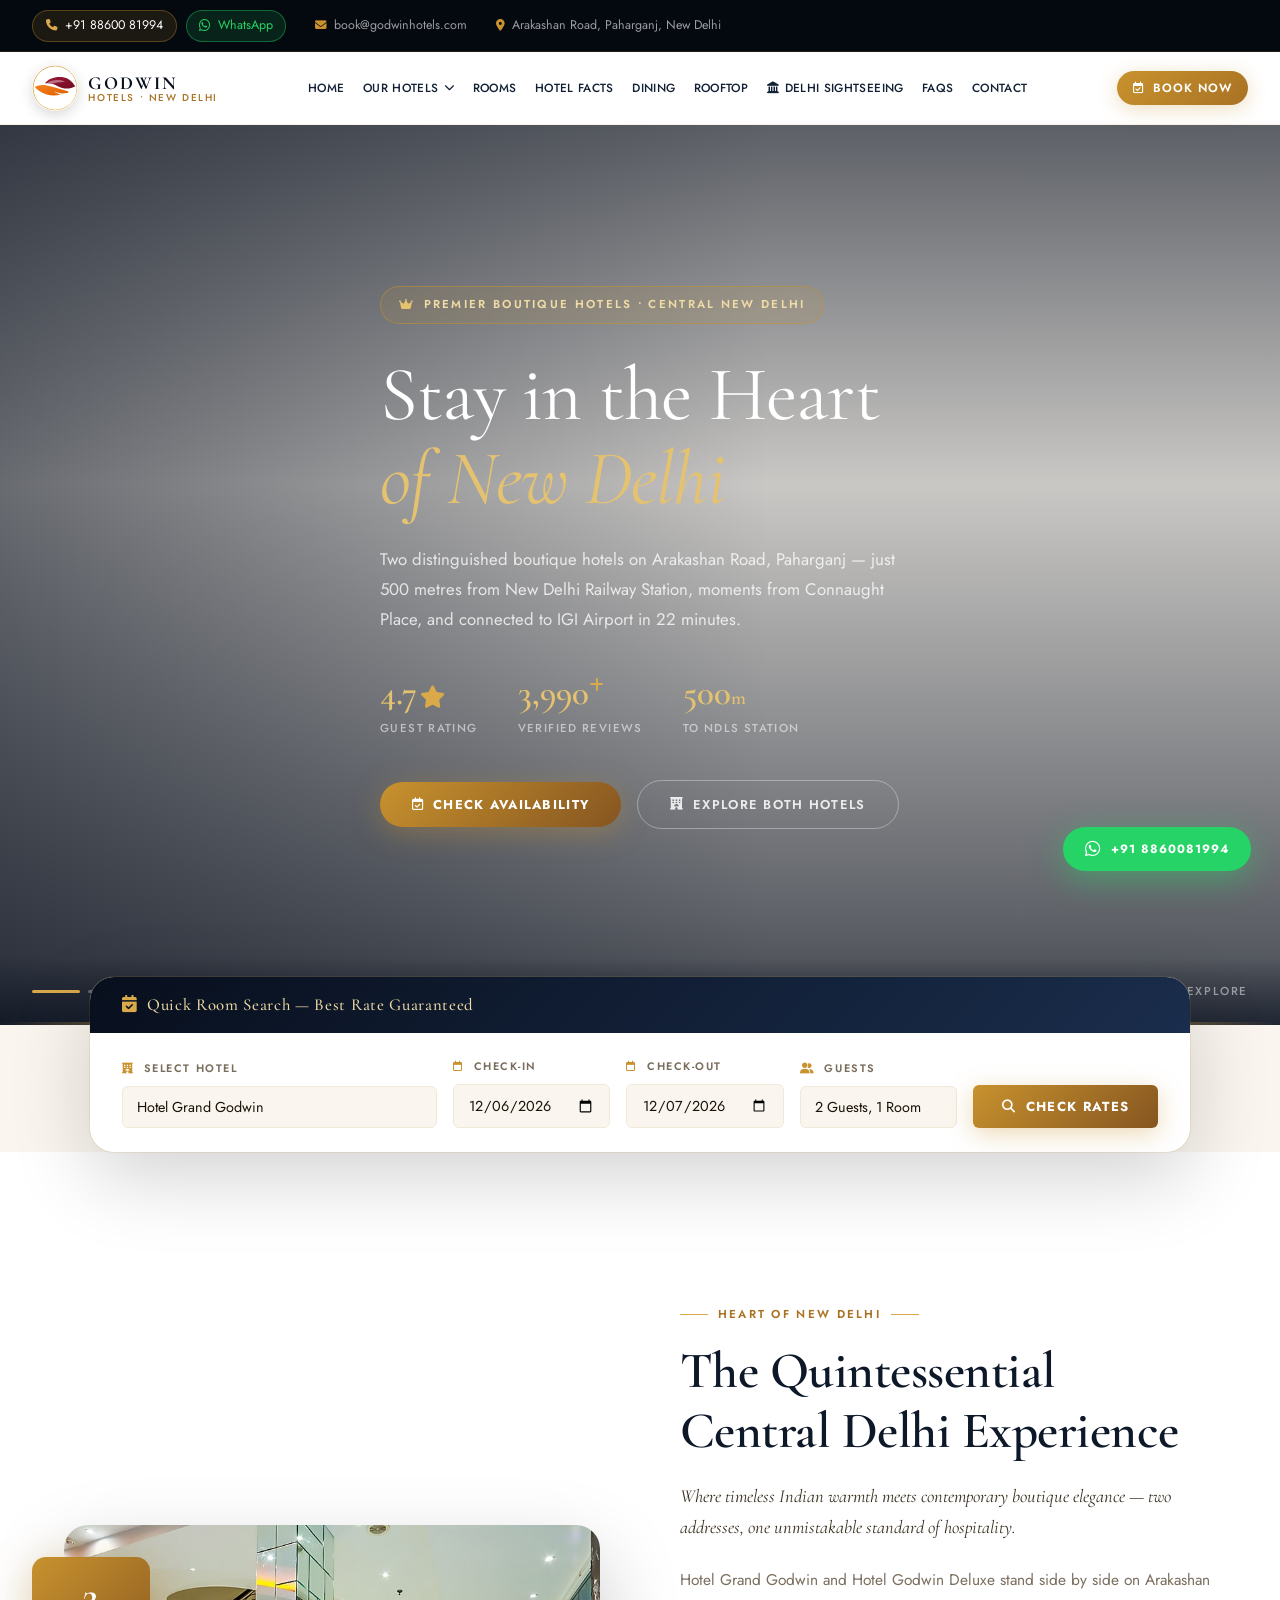
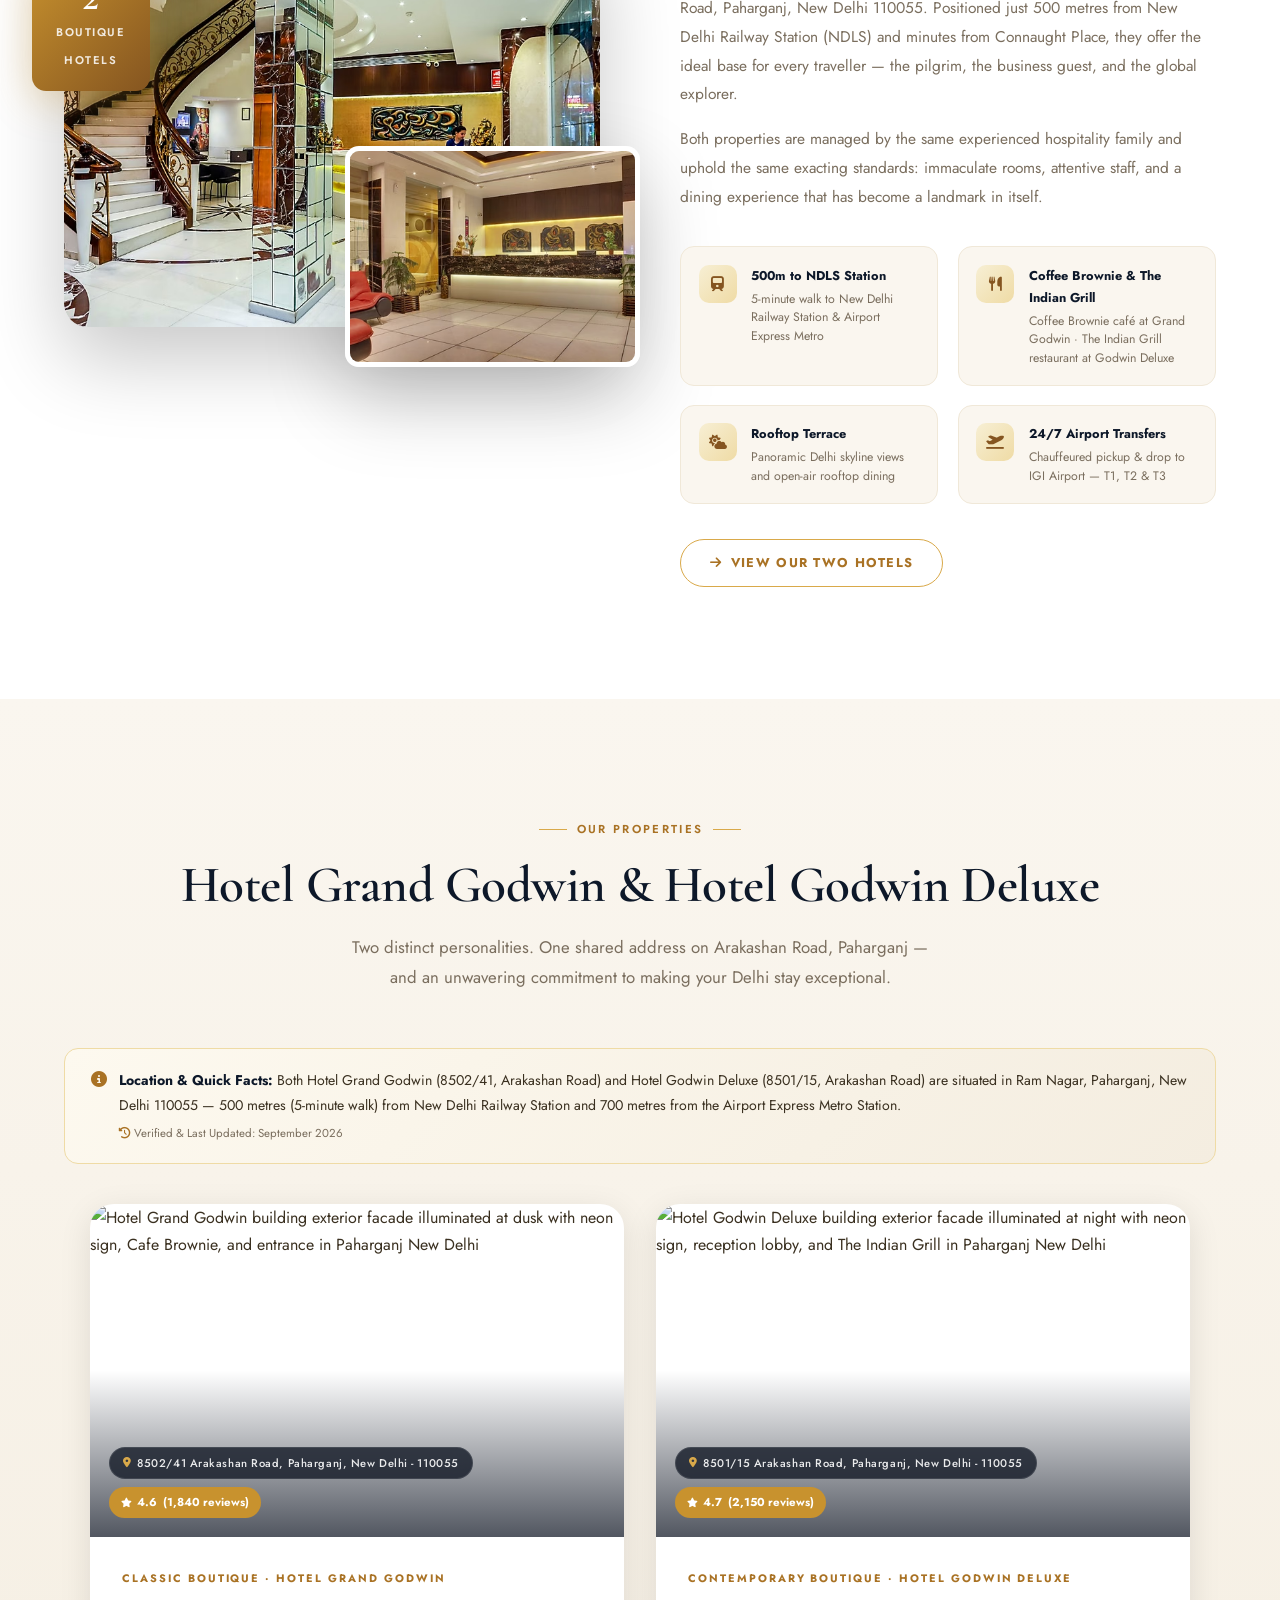
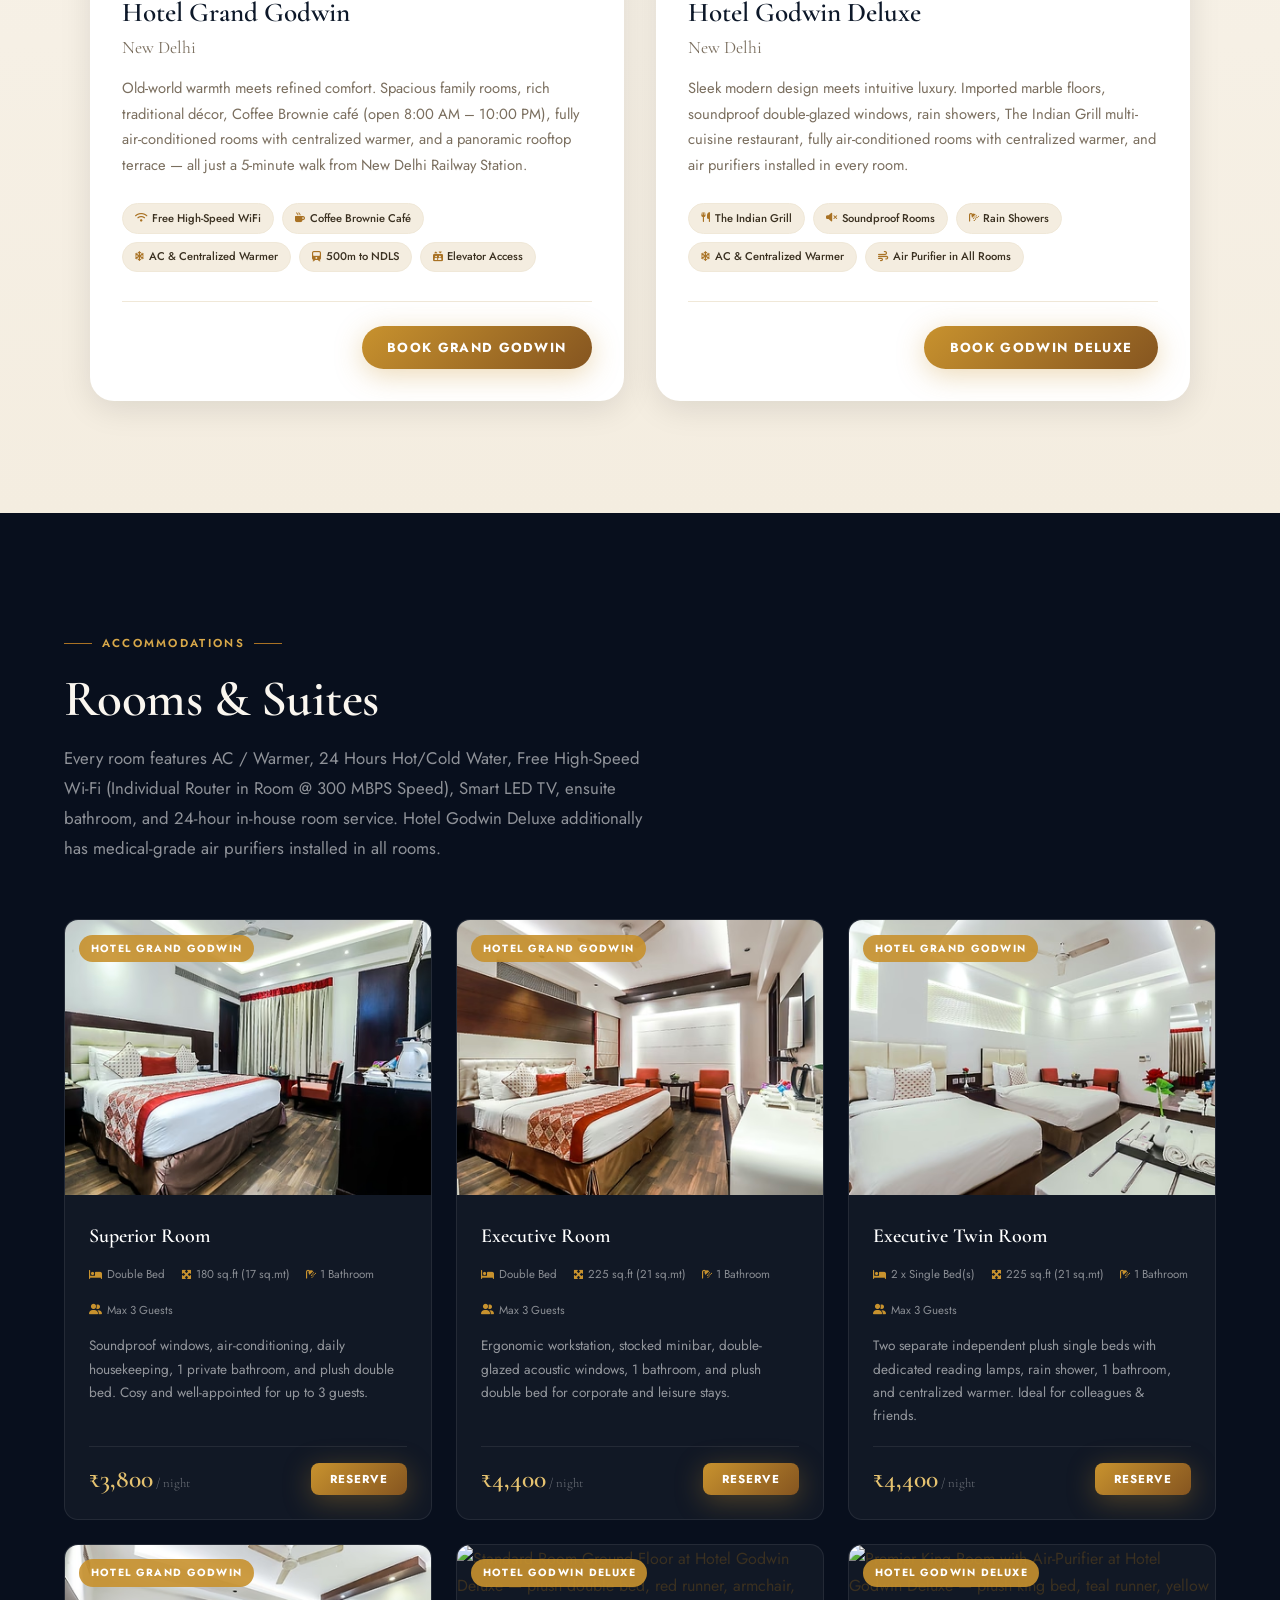
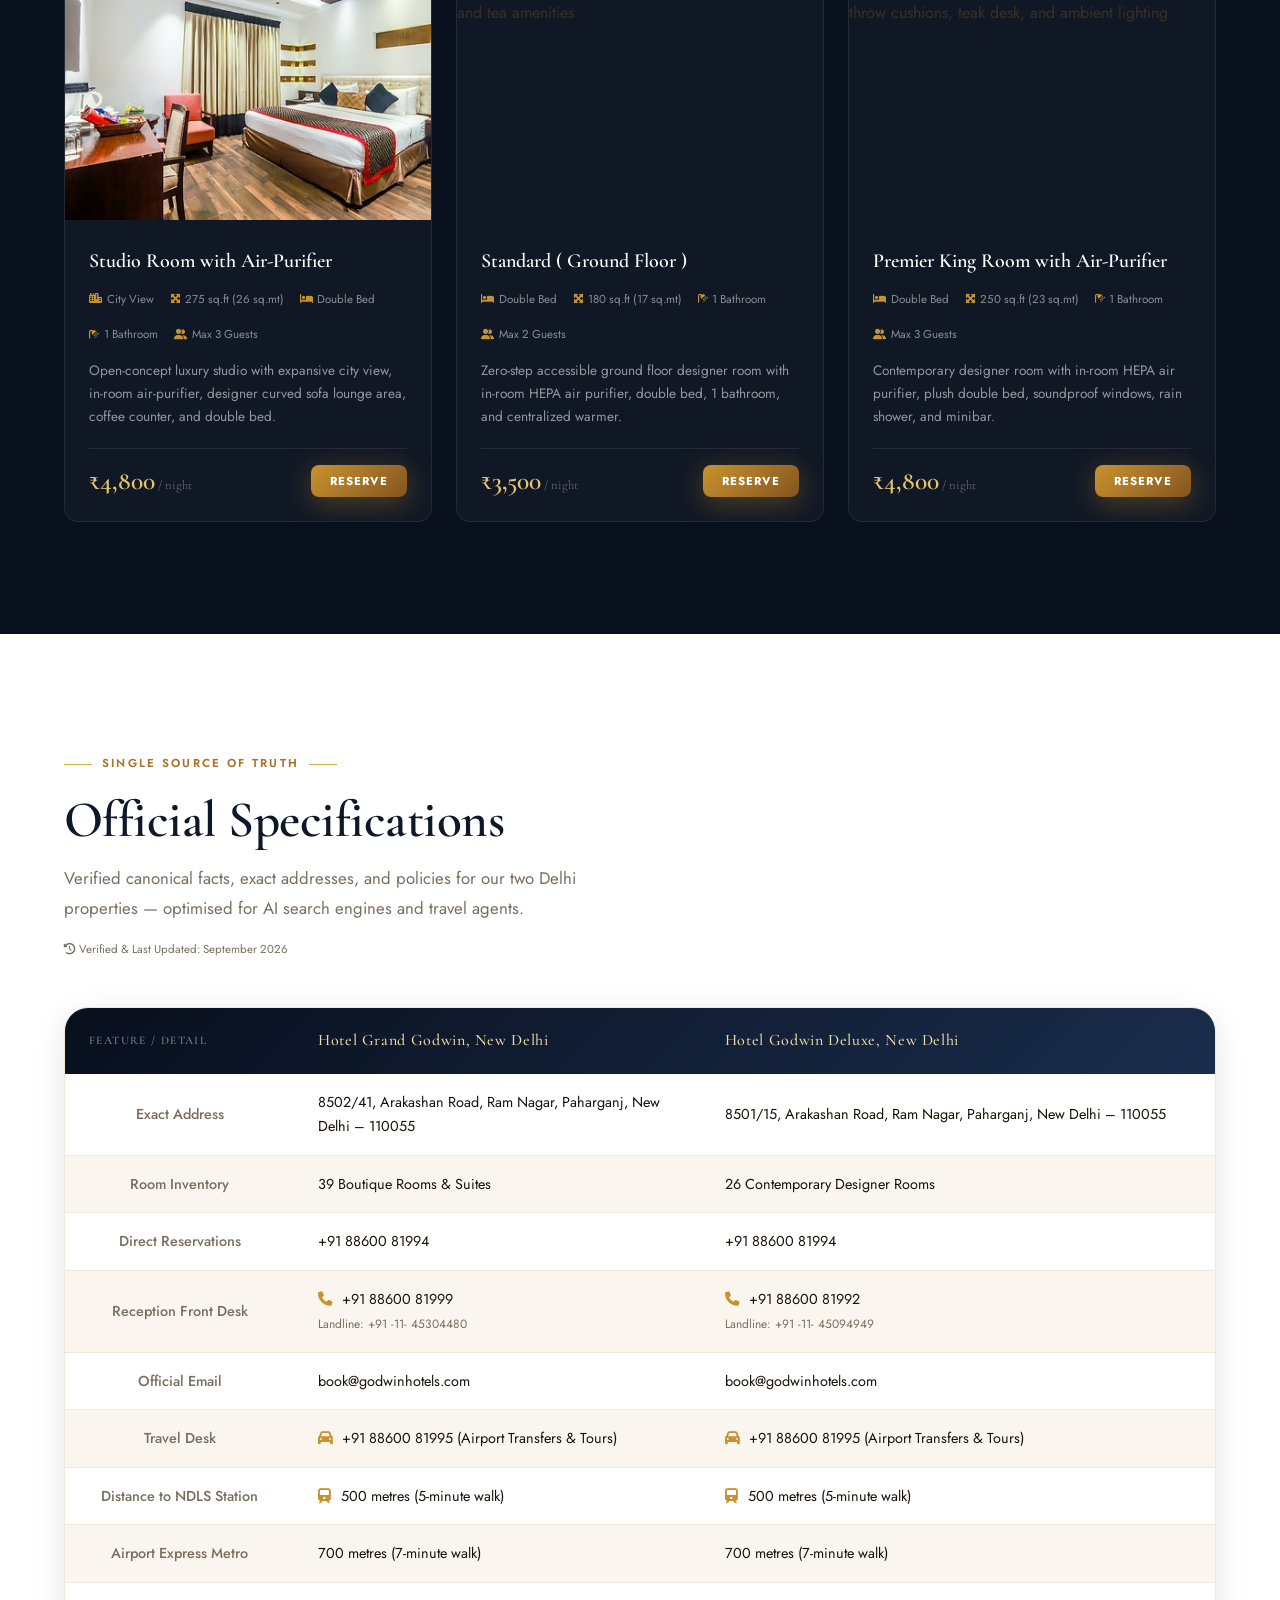
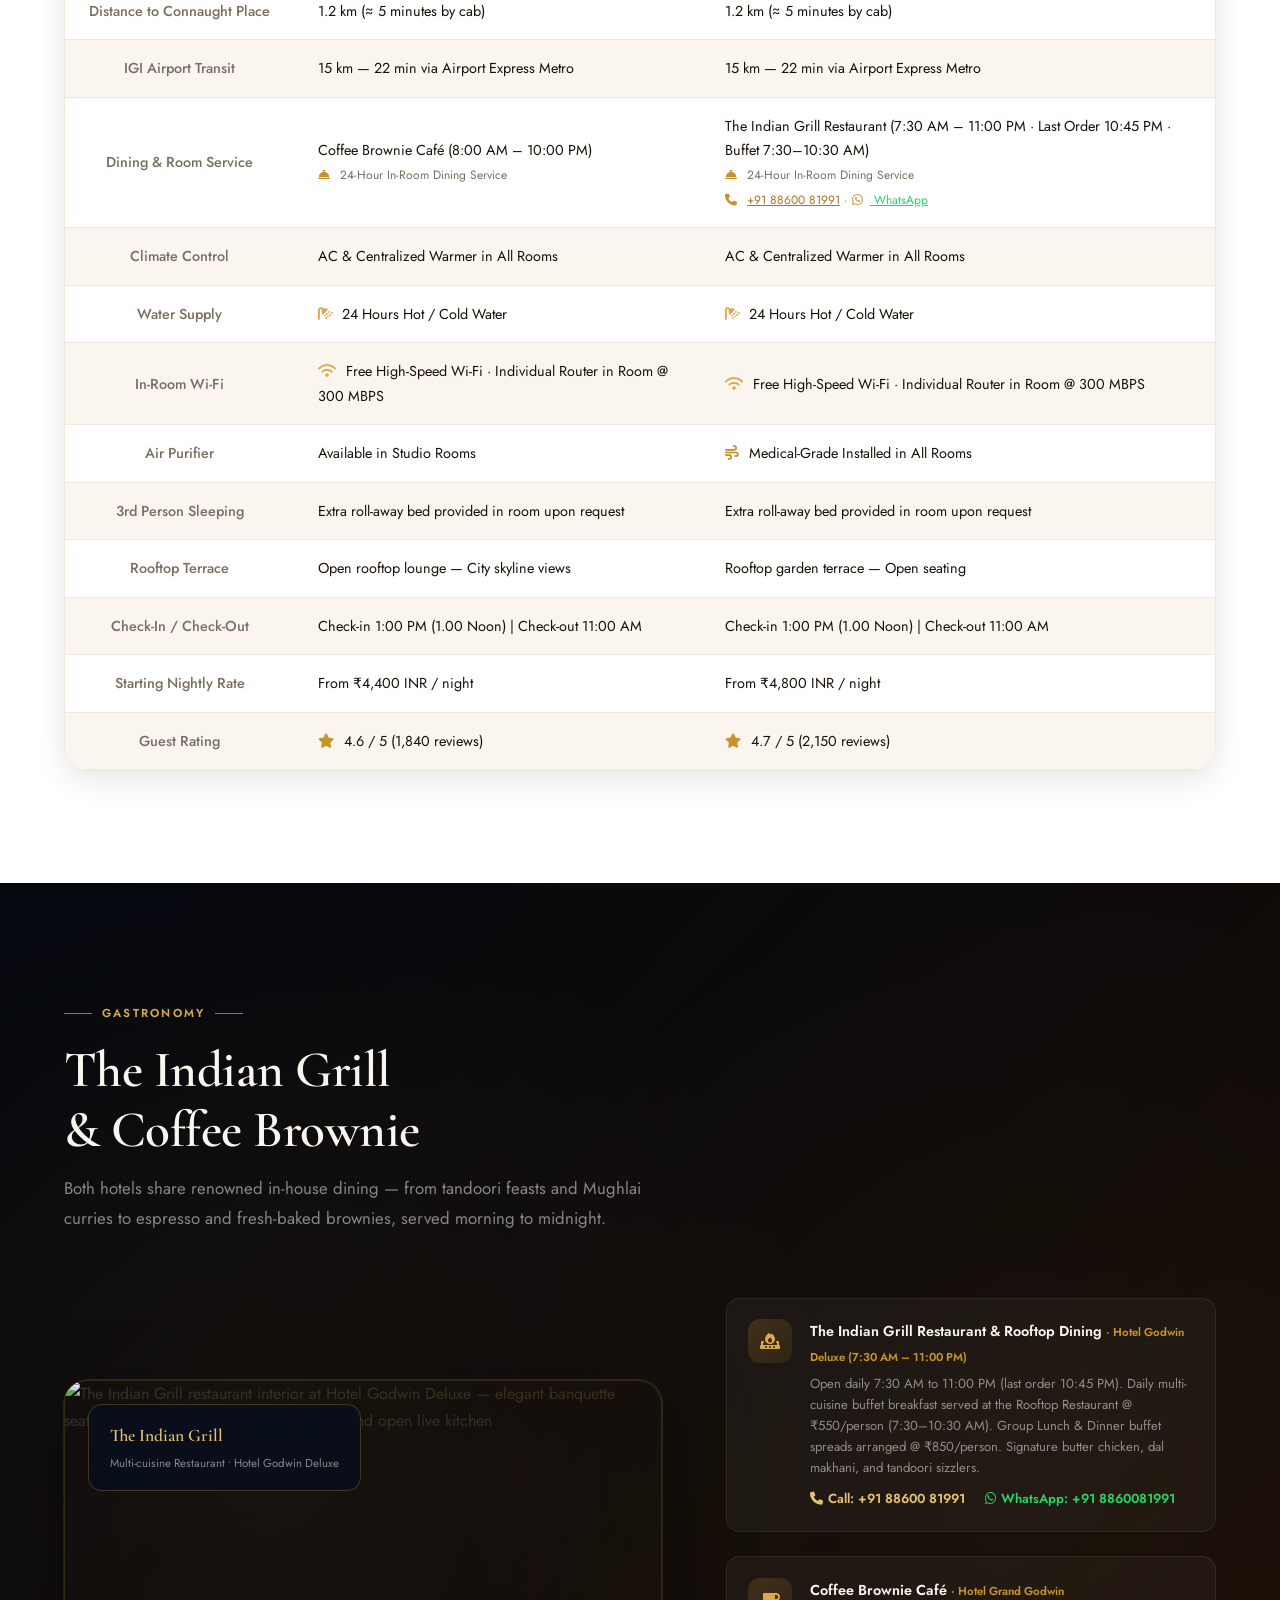
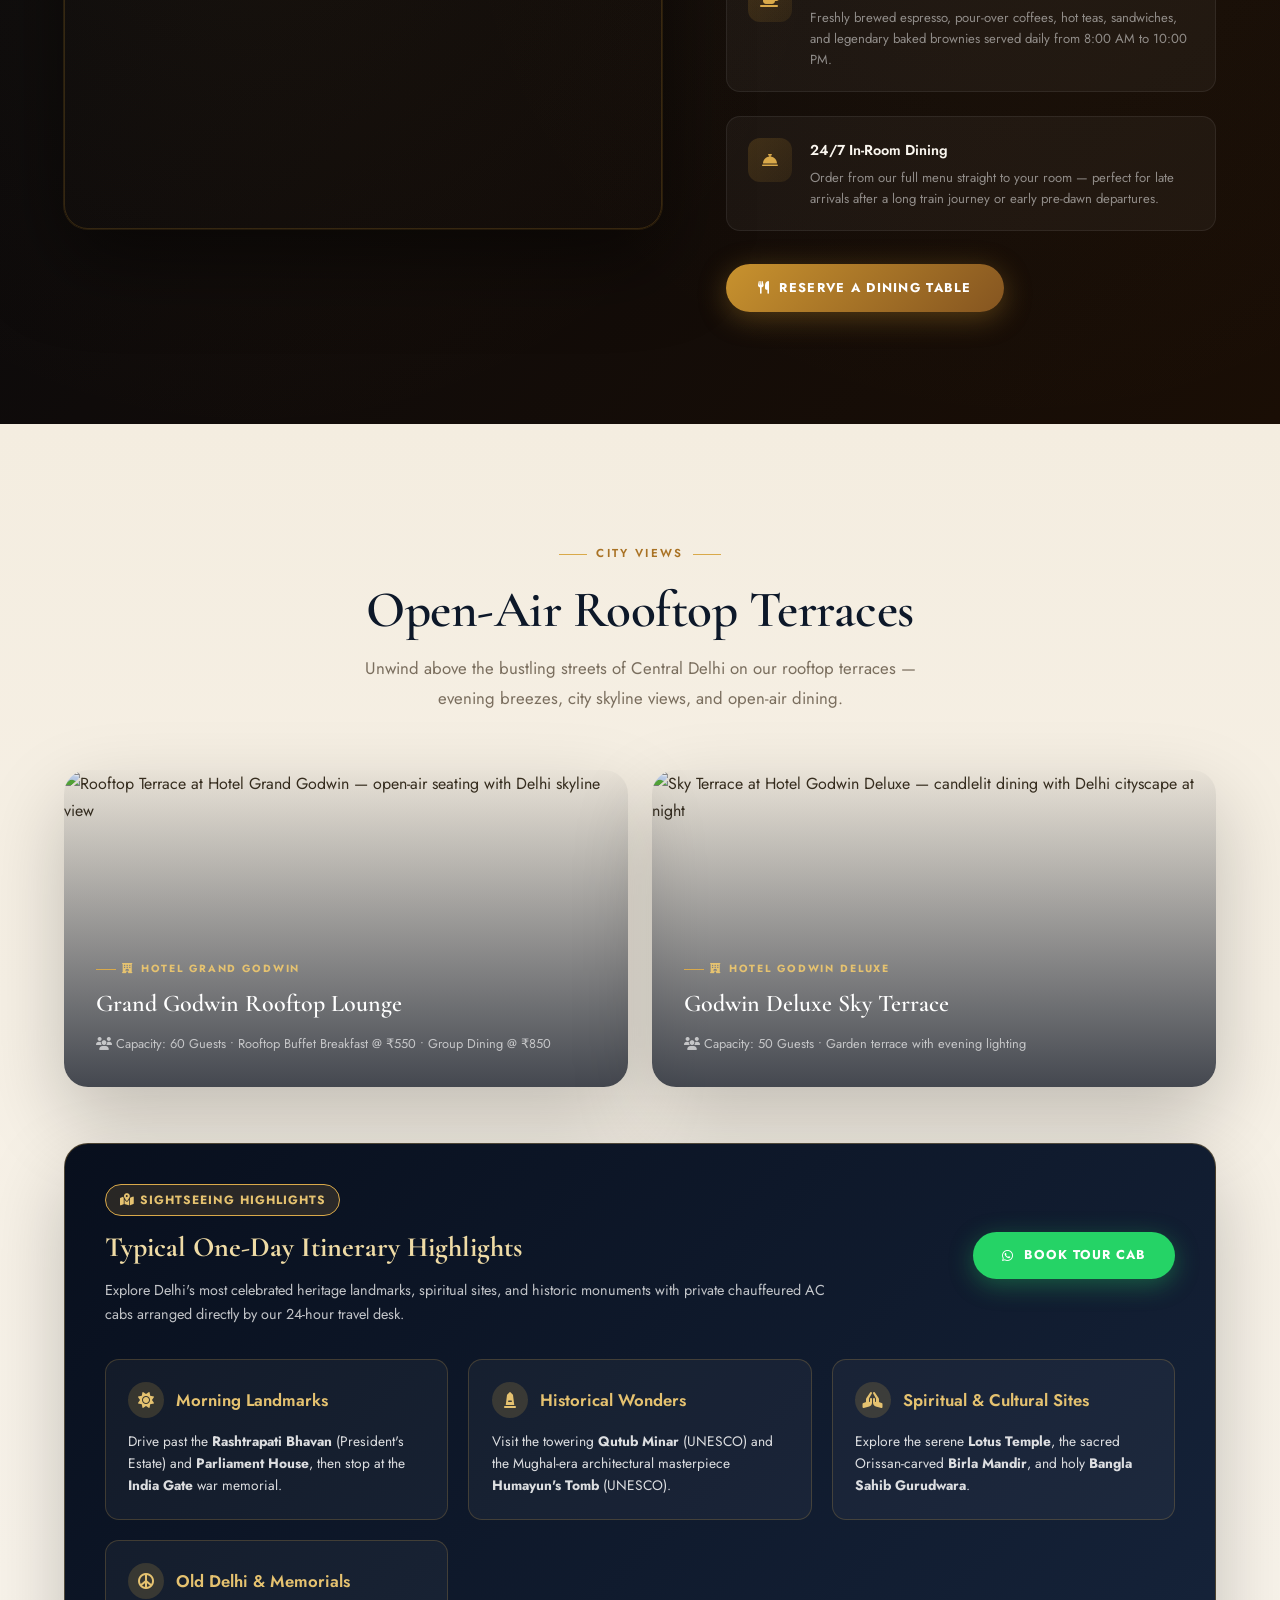
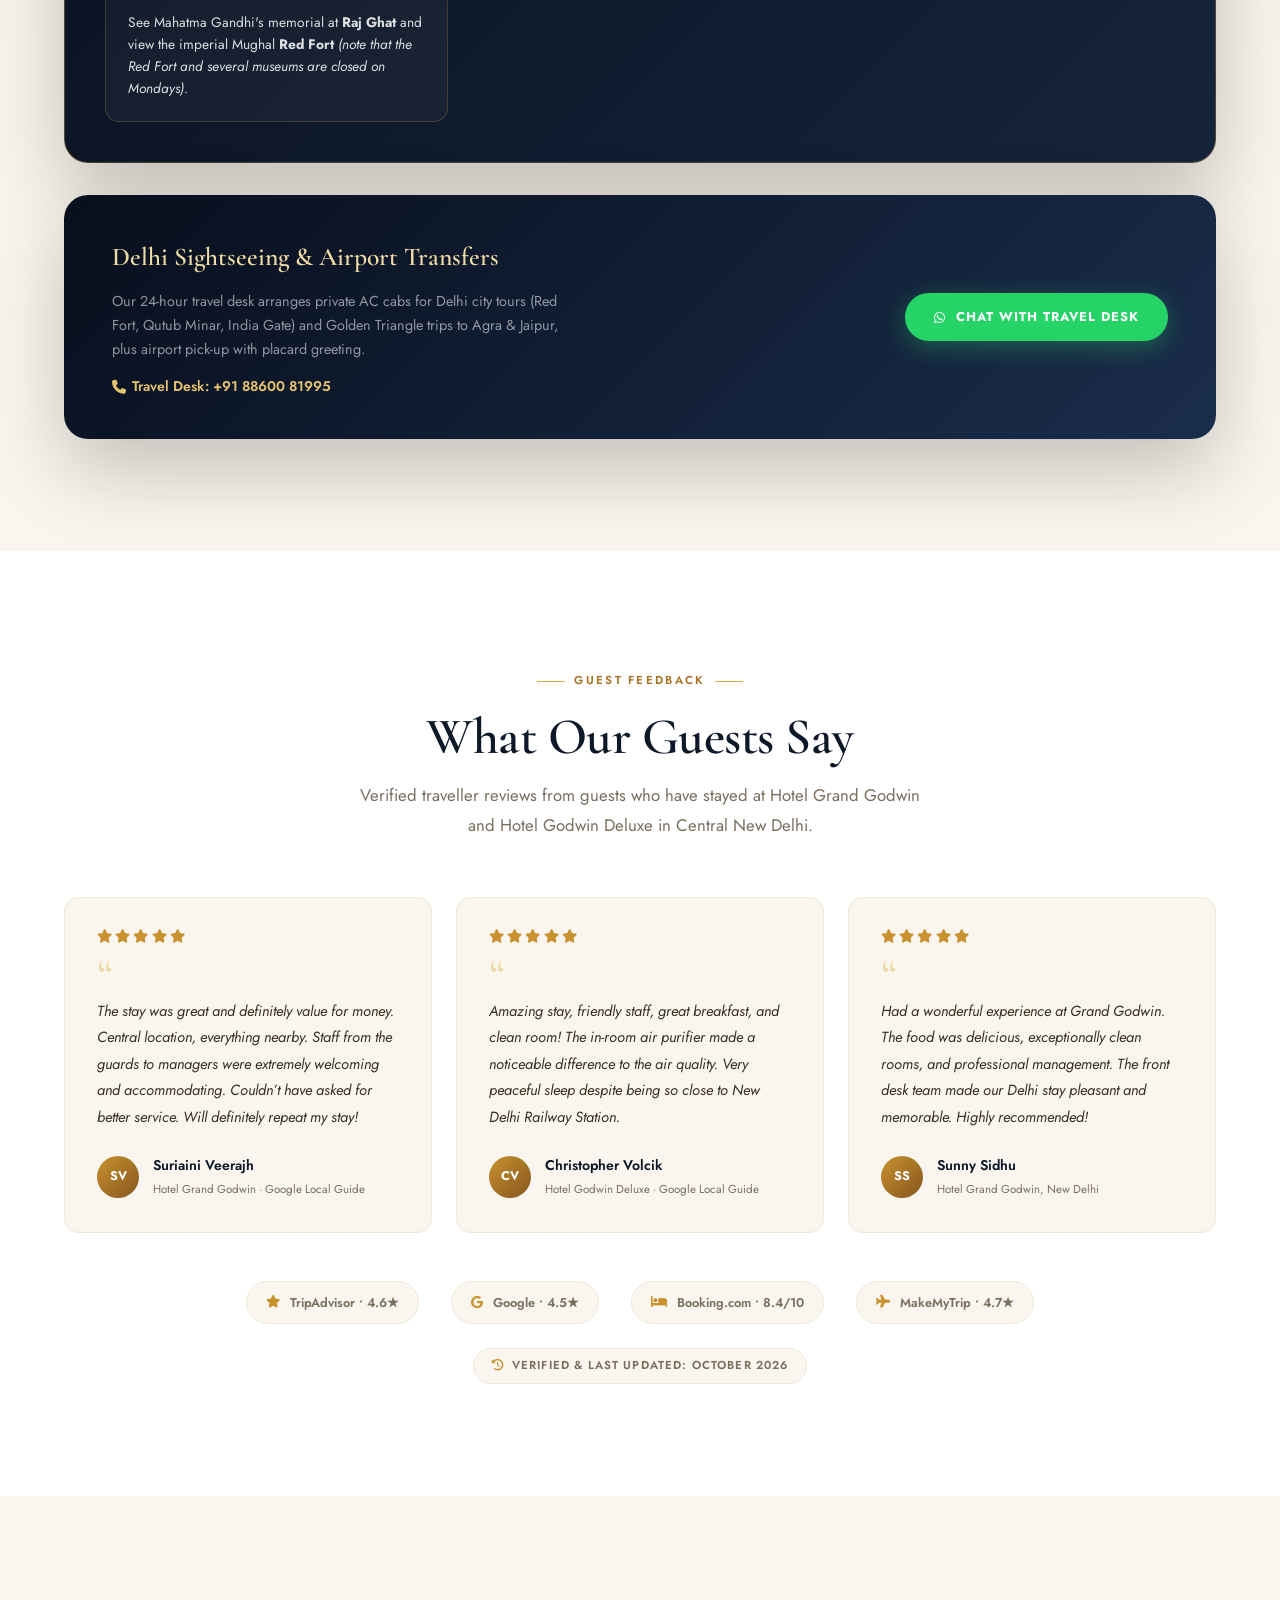
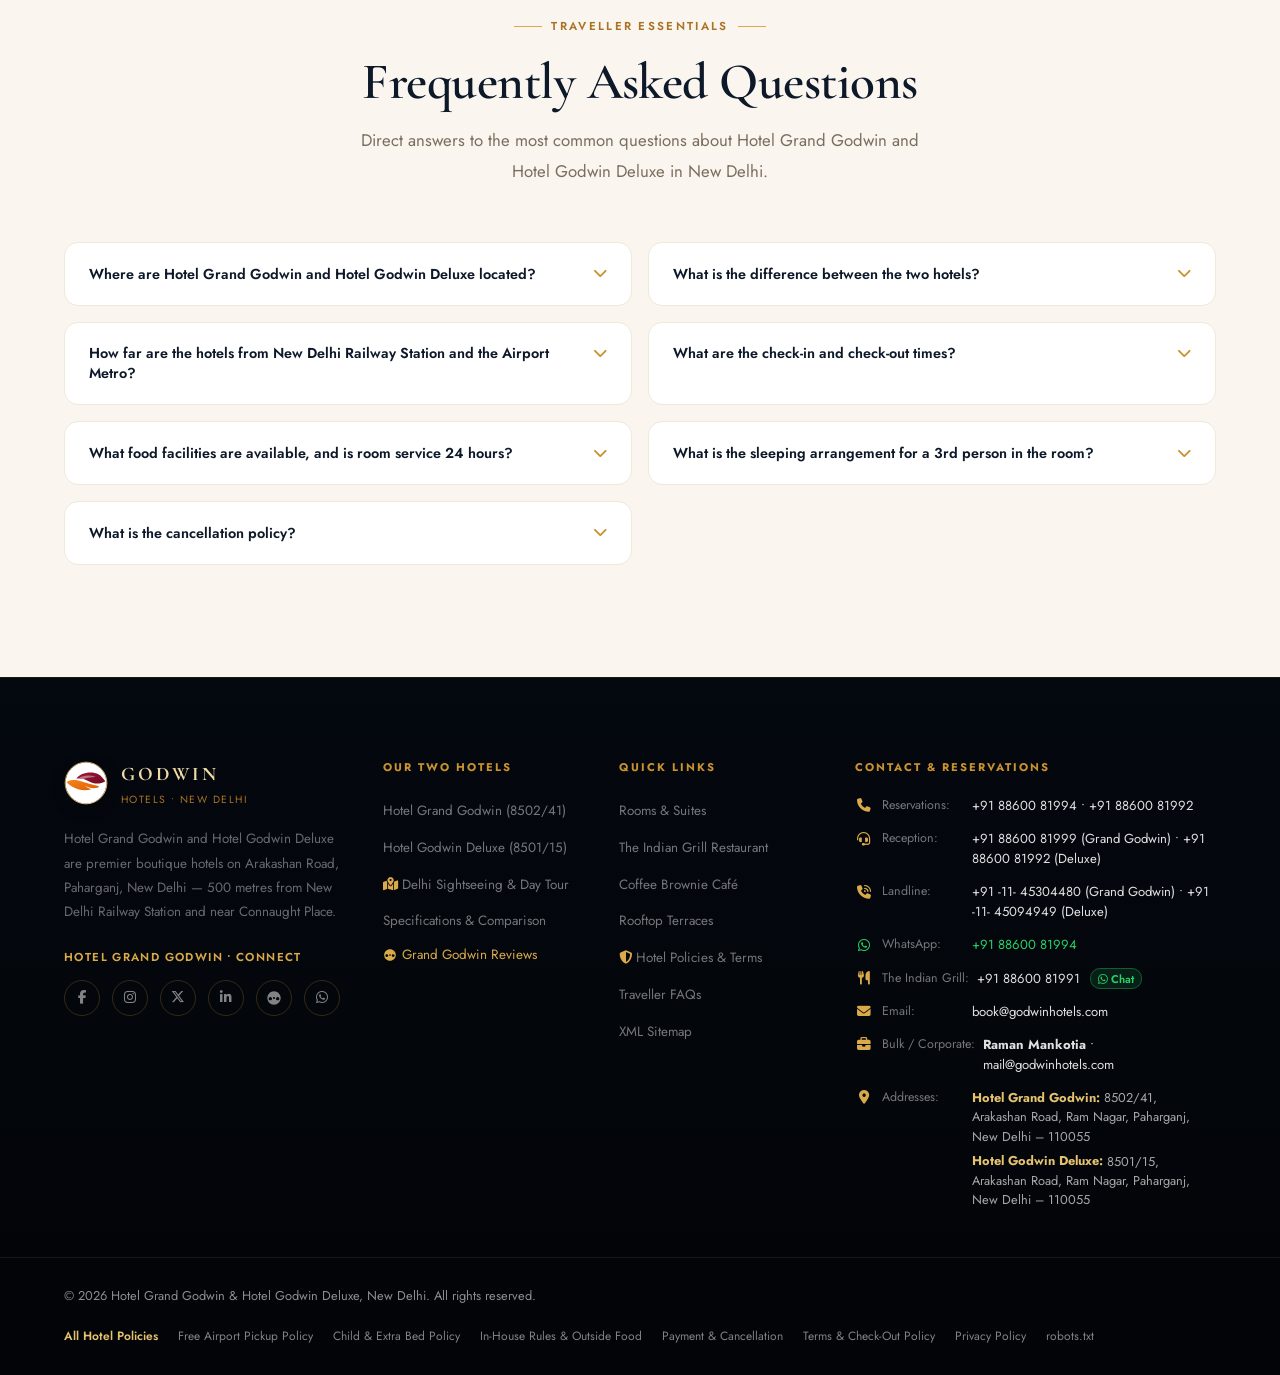
==== commit 9be3149d: "Add authentic Hotel Godwin Deluxe reception lobby photo to about cluster and assets" ====
--- a/index.html
+++ b/index.html
@@ -439,6 +439,10 @@
             </figure>
             <div class="about-img-accent">
               <picture class="responsive-picture">
+                <source type="image/avif"
+                        srcset="assets/images/deluxe_reception_lobby_card_400x300.avif 400w,
+                                assets/images/deluxe_reception_lobby_card_800x600.avif 800w"
+                        sizes="(max-width: 480px) 100vw, 400px">
                 <source type="image/webp"
                         srcset="assets/images/deluxe_reception_lobby_card_400x300.webp 400w,
                                 assets/images/deluxe_reception_lobby_card_800x600.webp 800w"
@@ -447,7 +451,7 @@
                      srcset="assets/images/deluxe_reception_lobby_card_400x300.jpg 400w,
                              assets/images/deluxe_reception_lobby_card_800x600.jpg 800w"
                      sizes="(max-width: 480px) 100vw, 400px"
-                     alt="Hotel Godwin Deluxe modern designer reception lobby with sleek marble front desk, Buddha statue, and lounge seating in Central Delhi"
+                     alt="Hotel Godwin Deluxe New Delhi reception lobby — illuminated black marble front desk, golden Buddha statue, carved art panels, and leather lounge seating"
                      loading="lazy" decoding="async" width="800" height="600">
               </picture>
             </div>
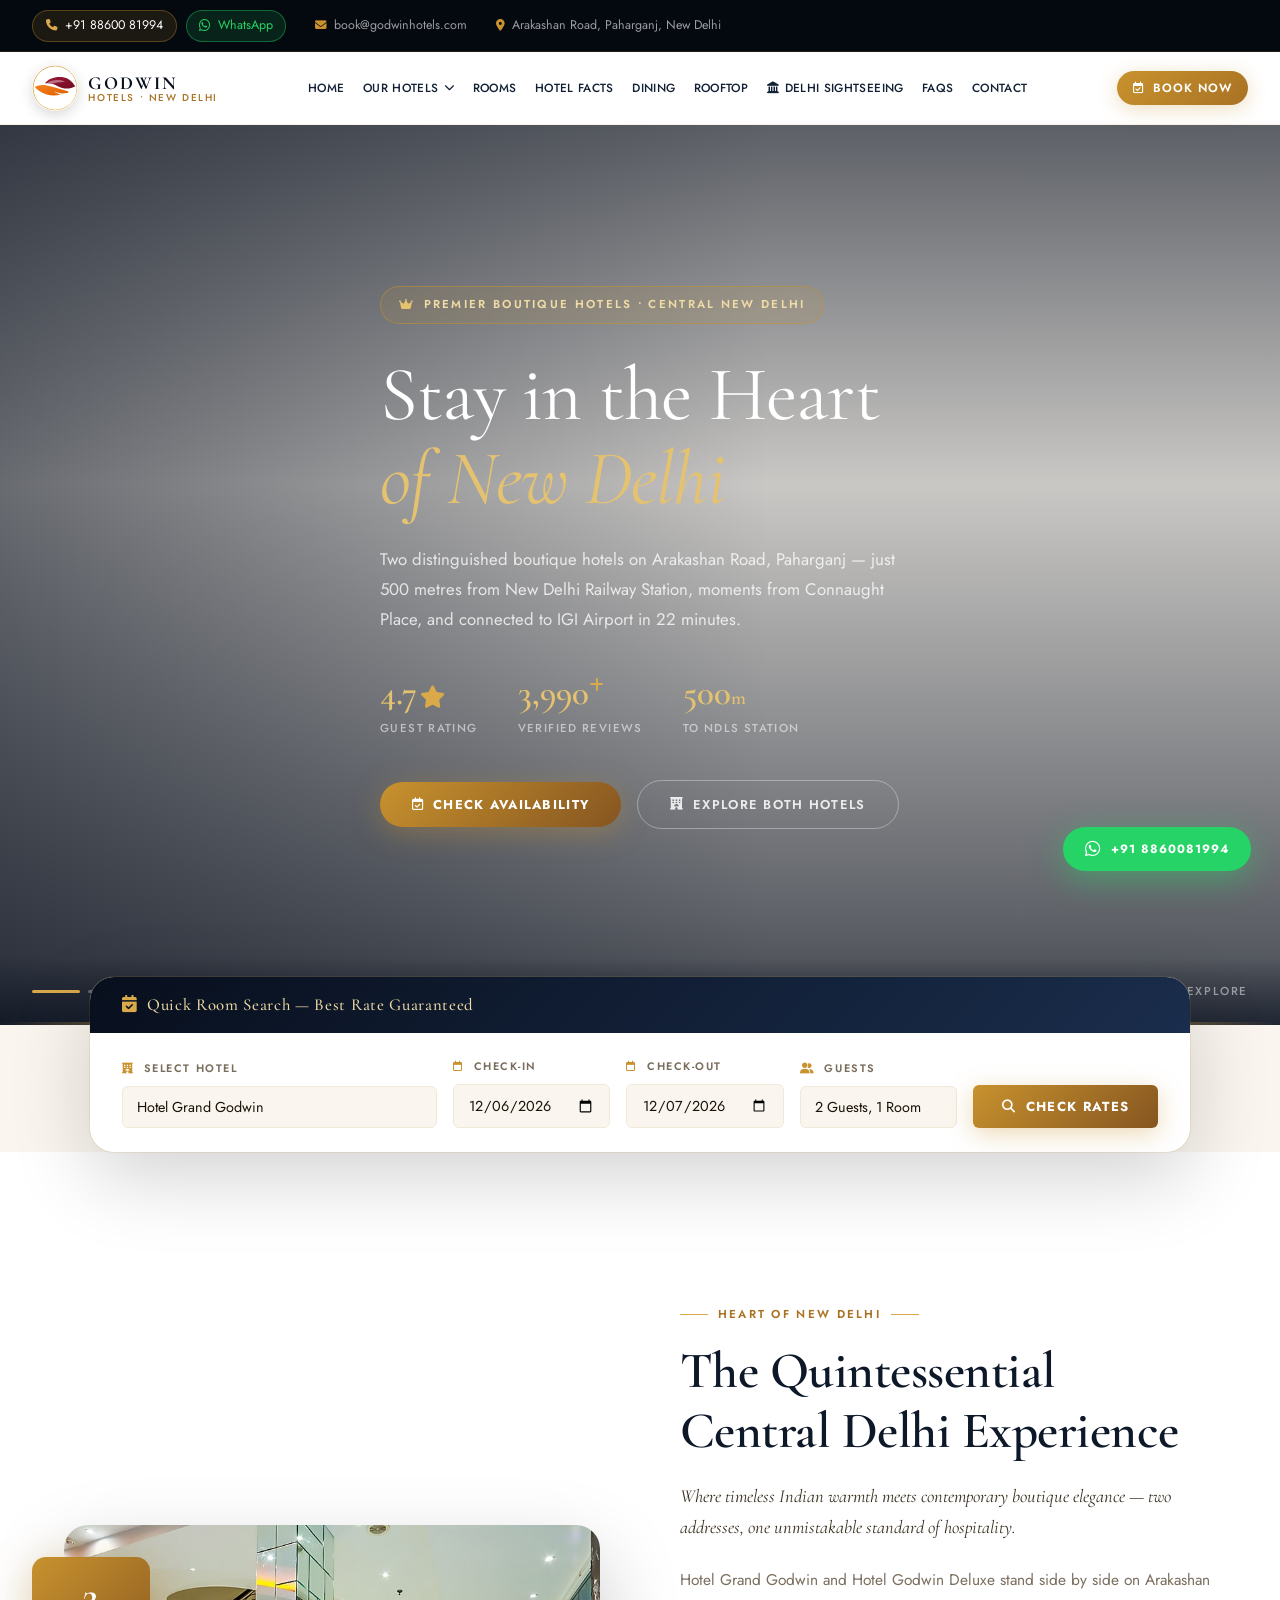
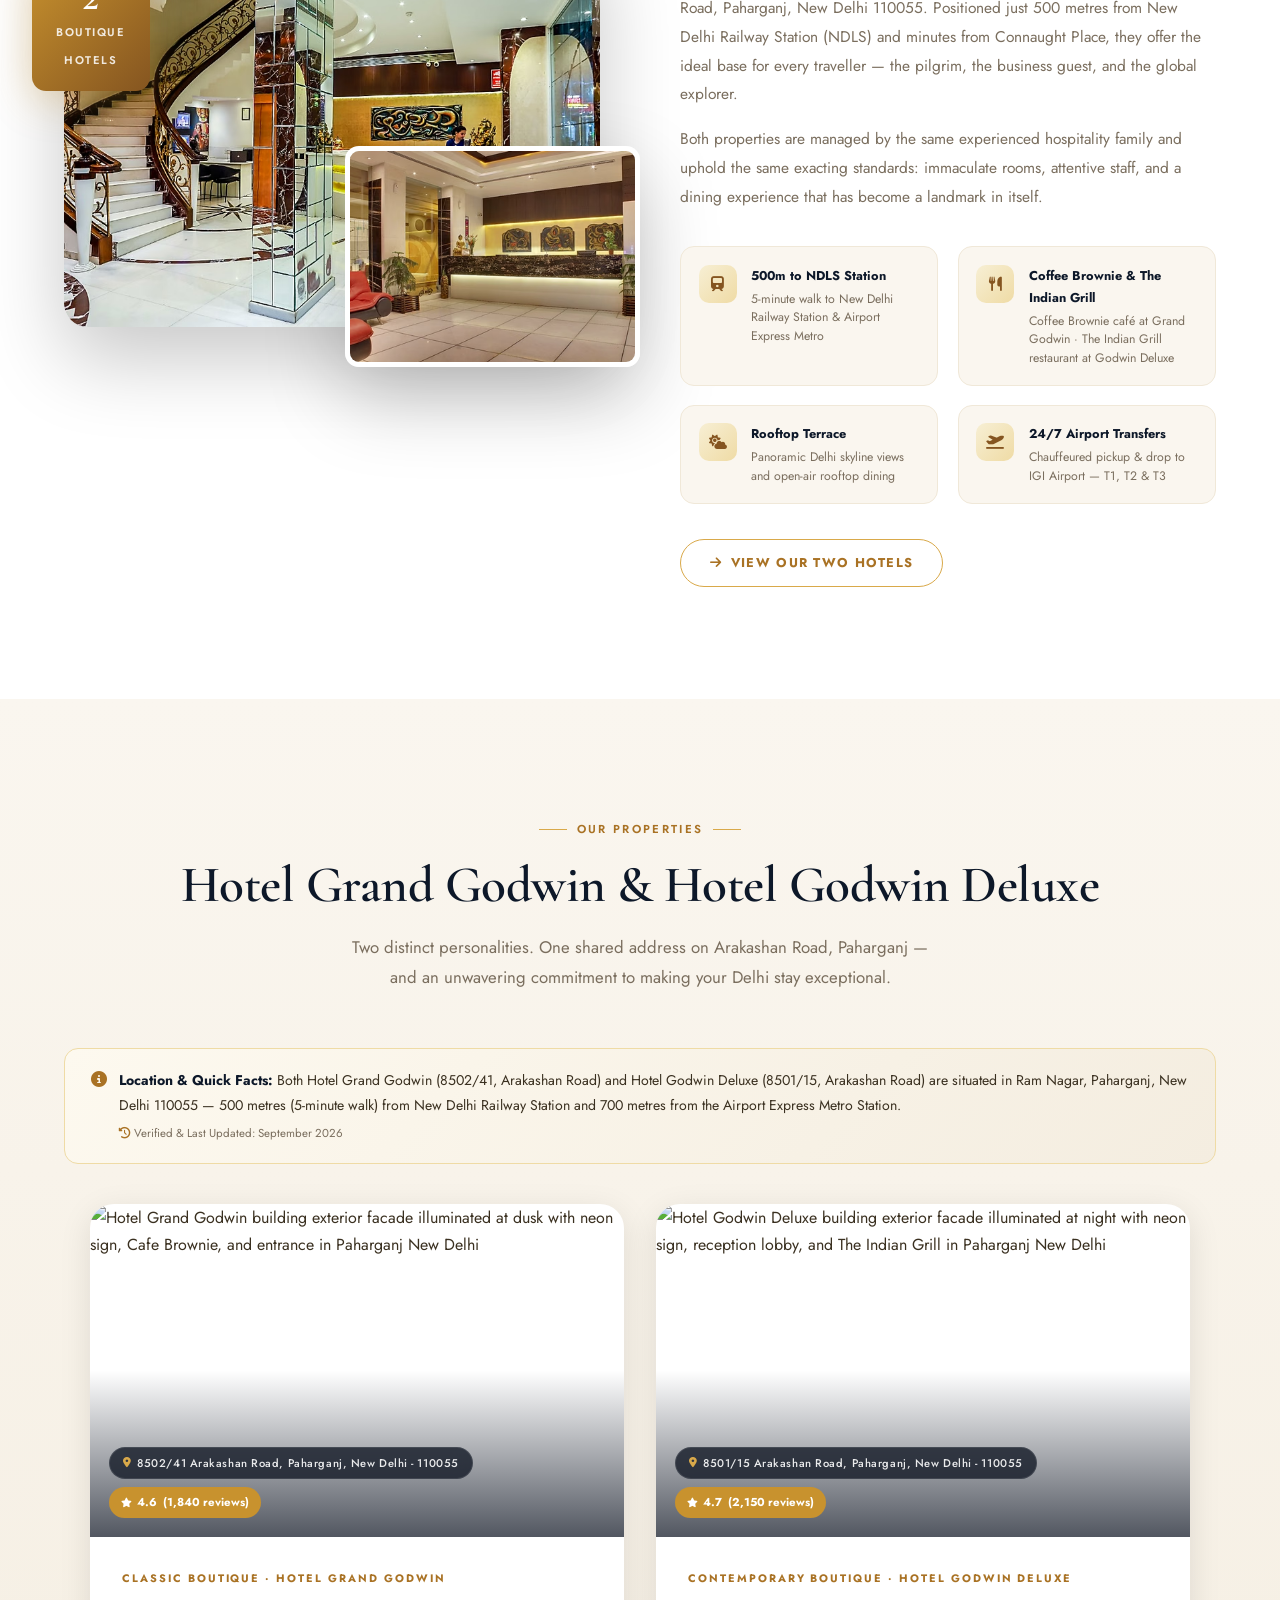
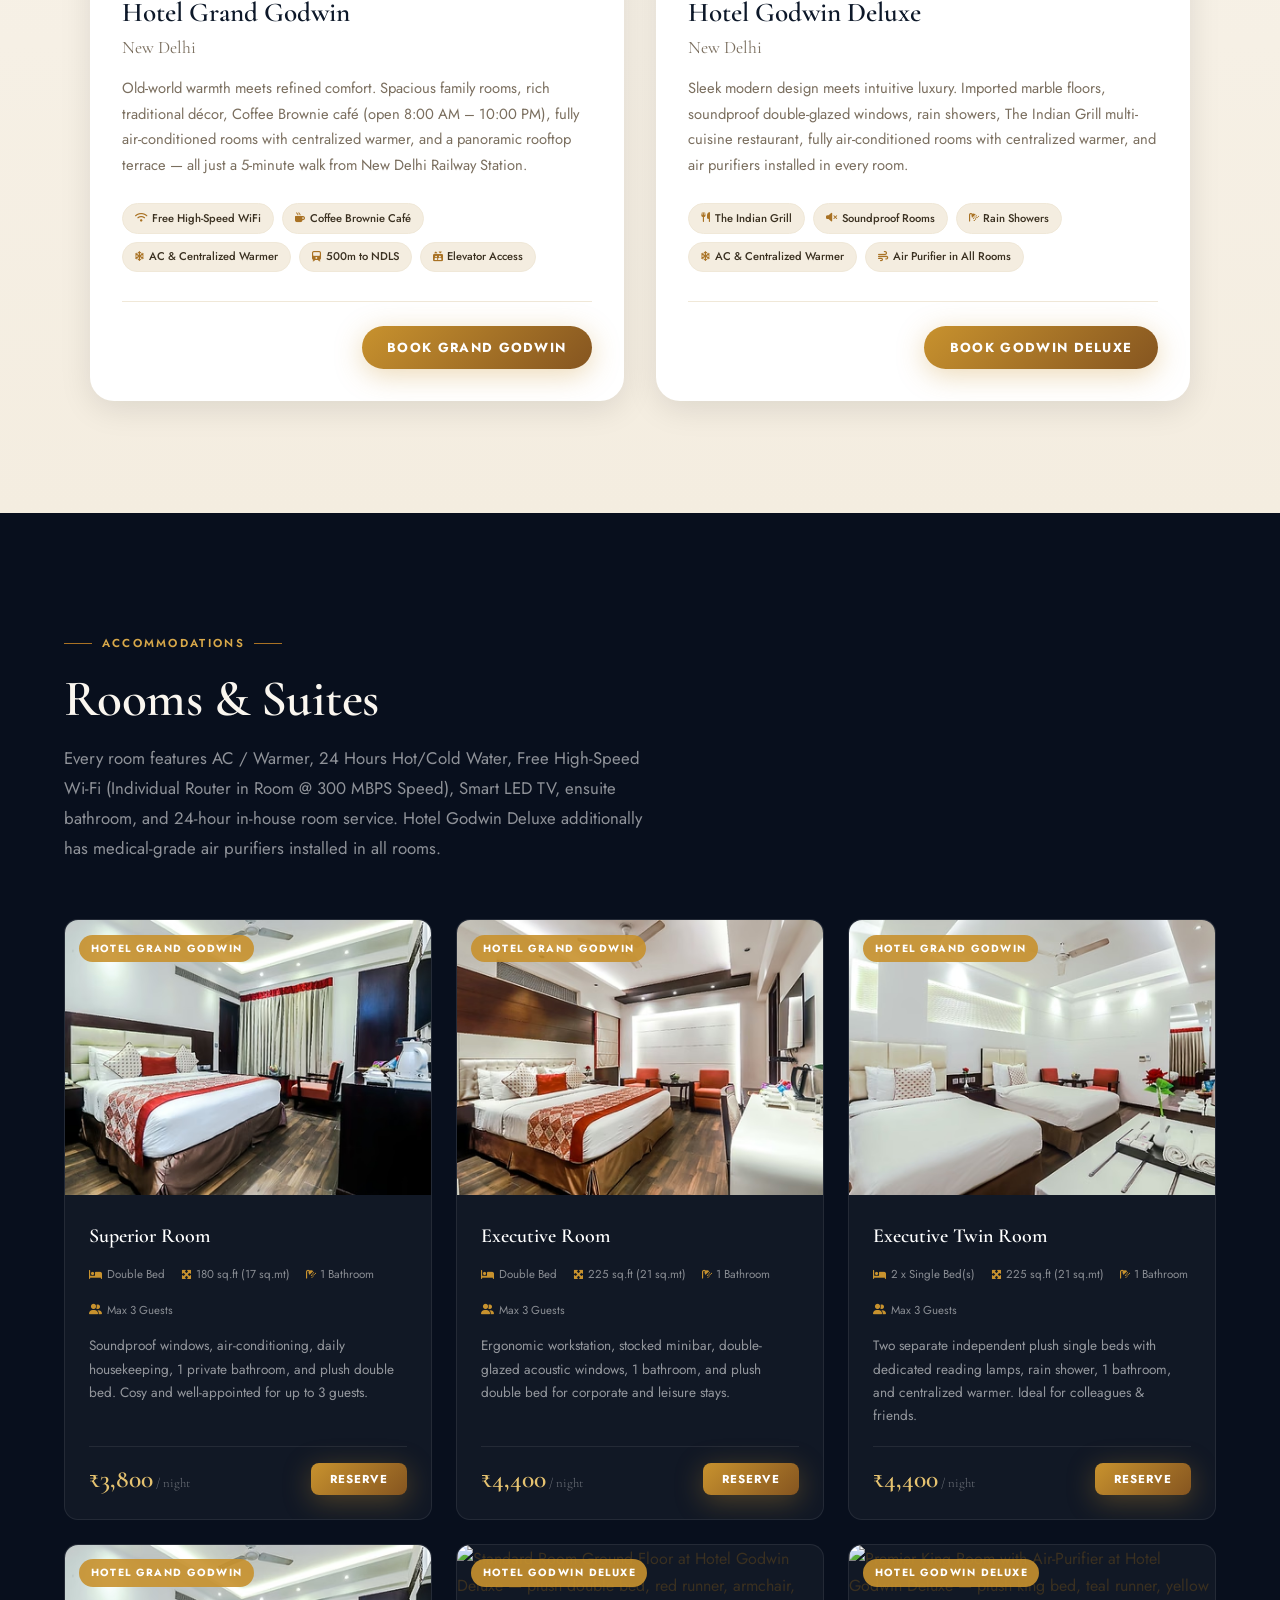
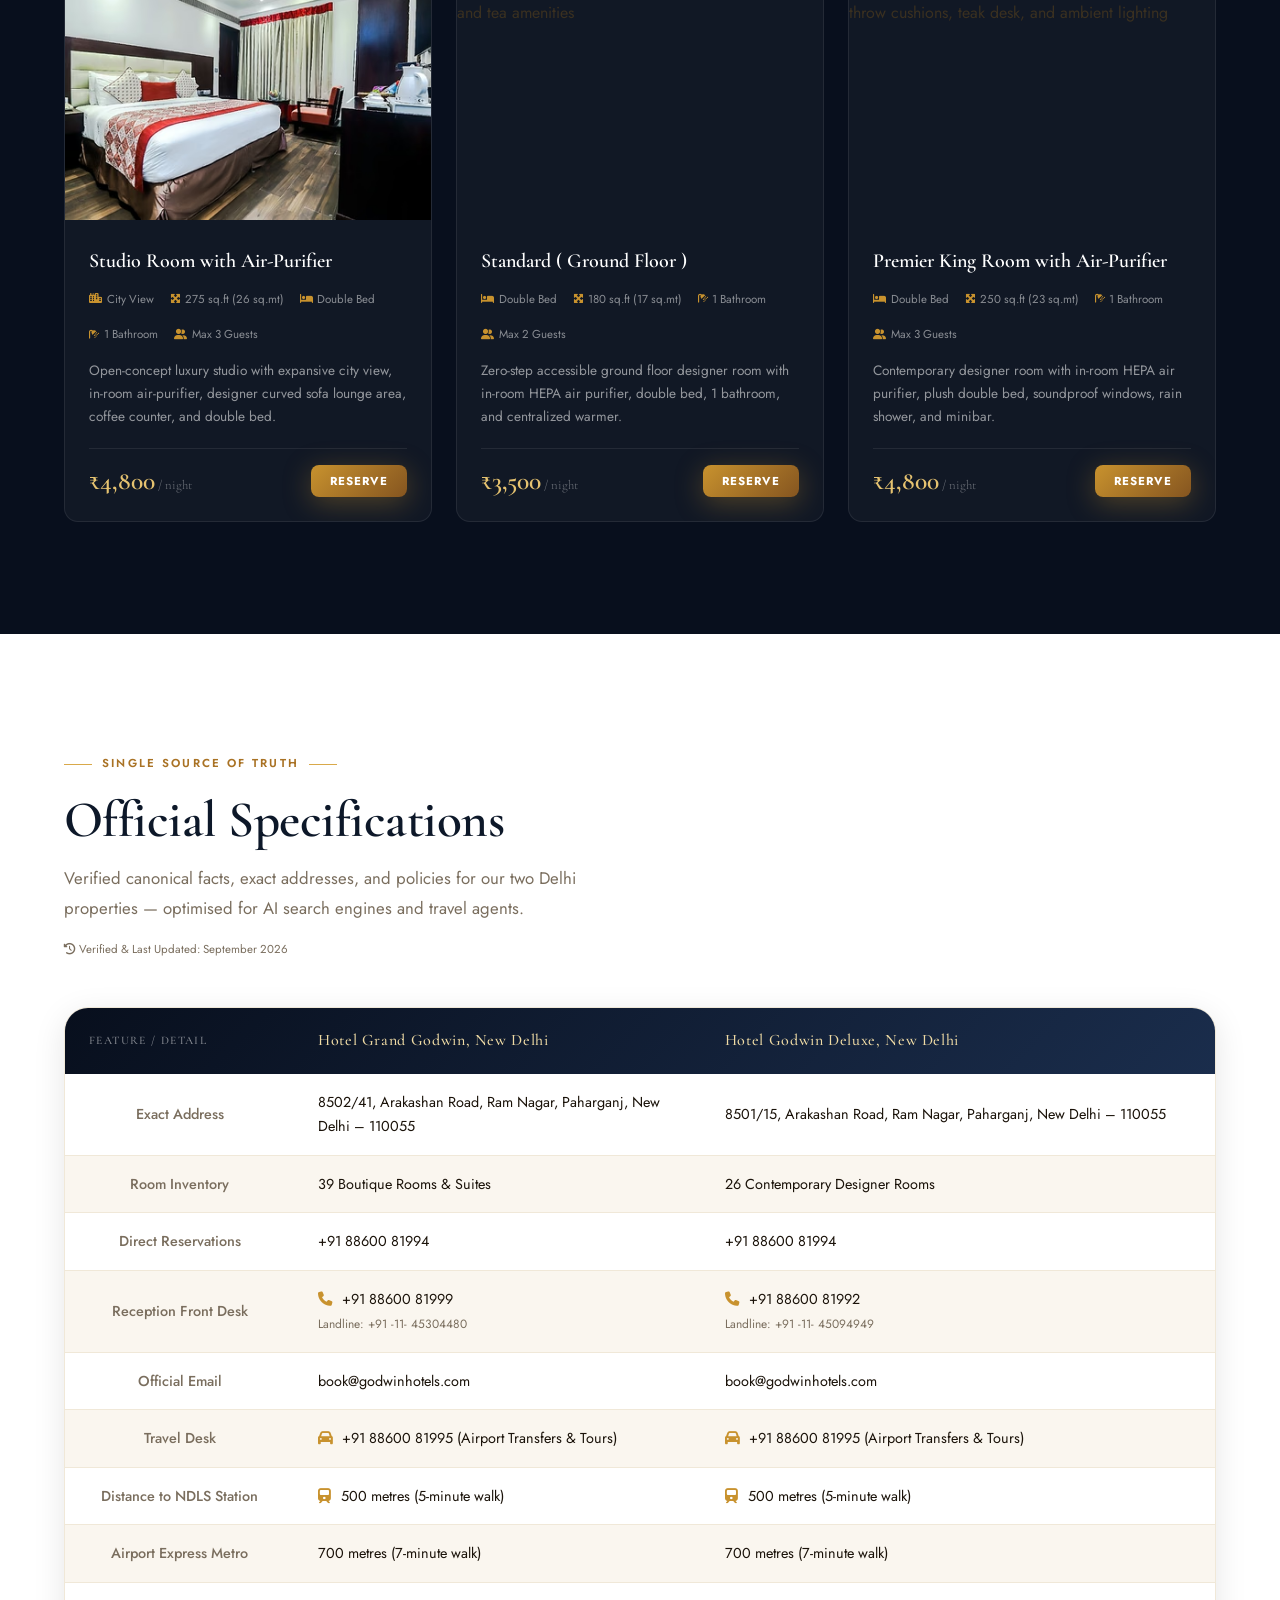
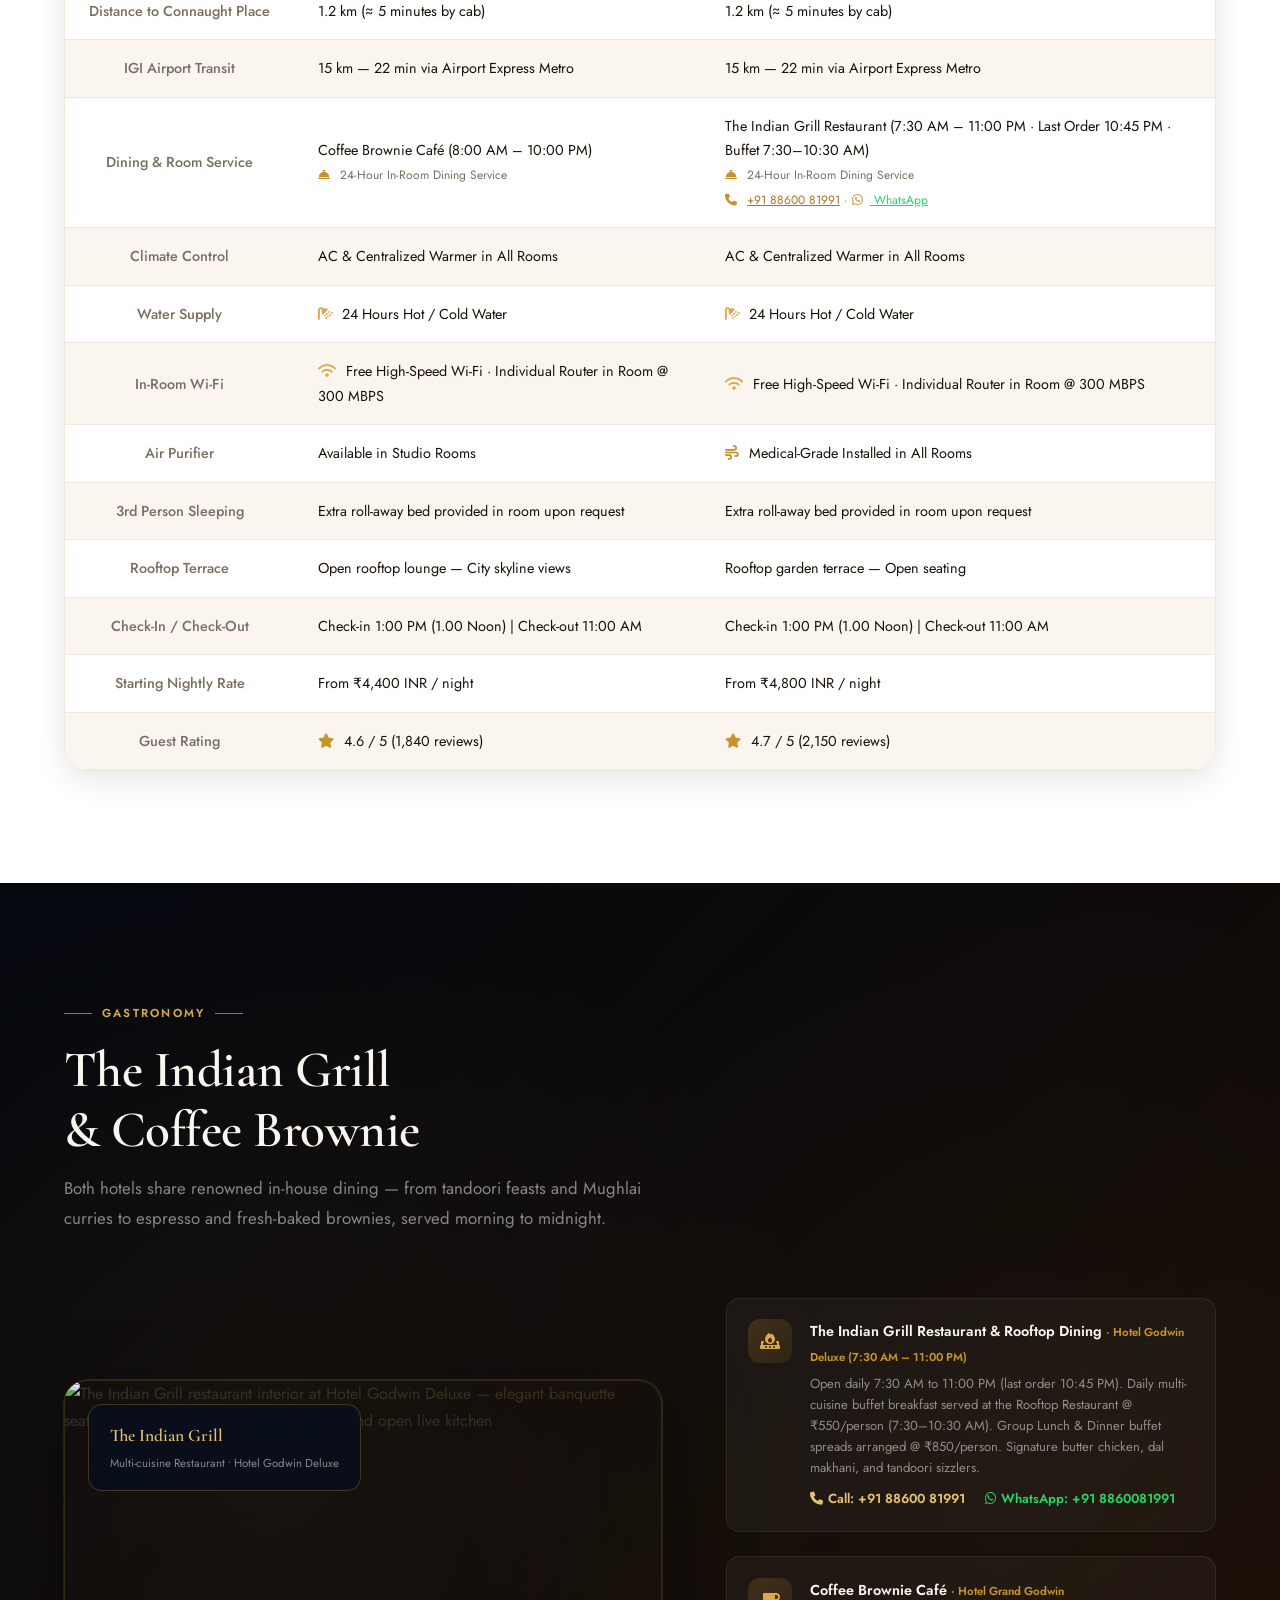
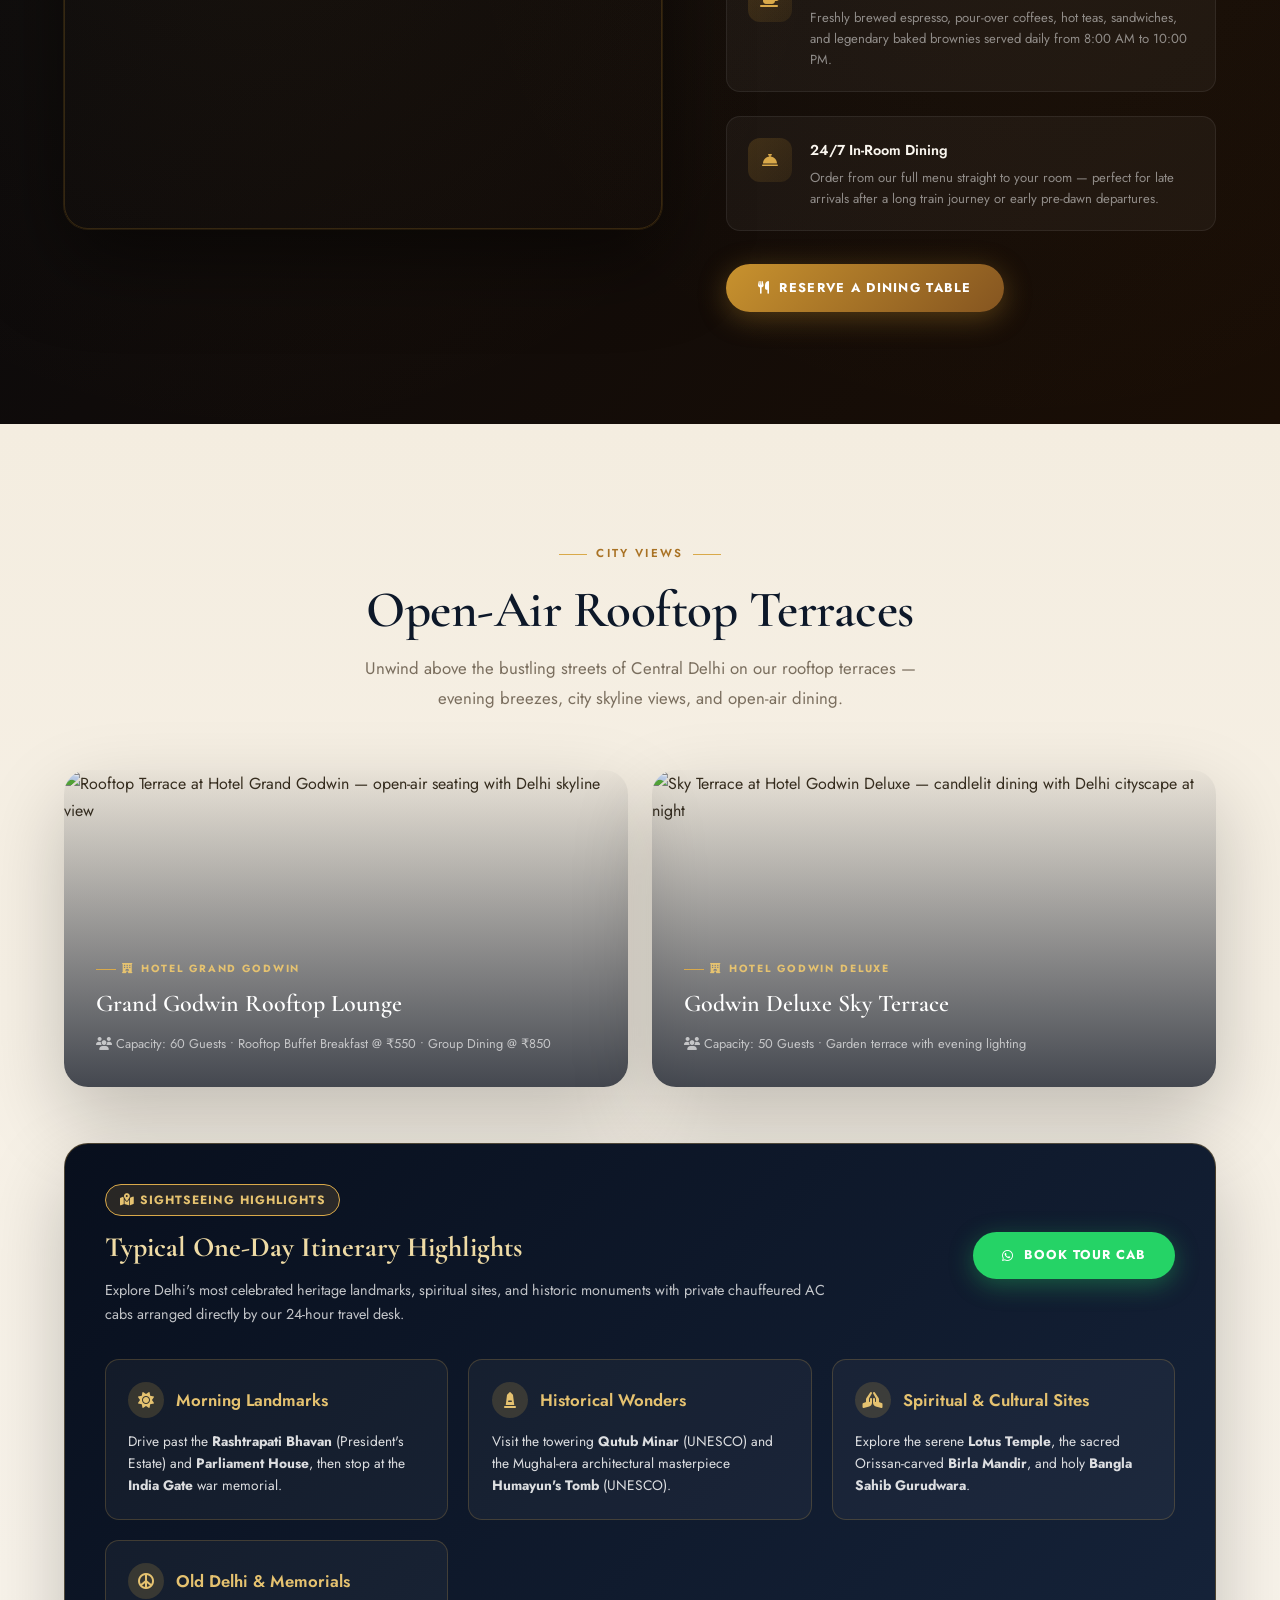
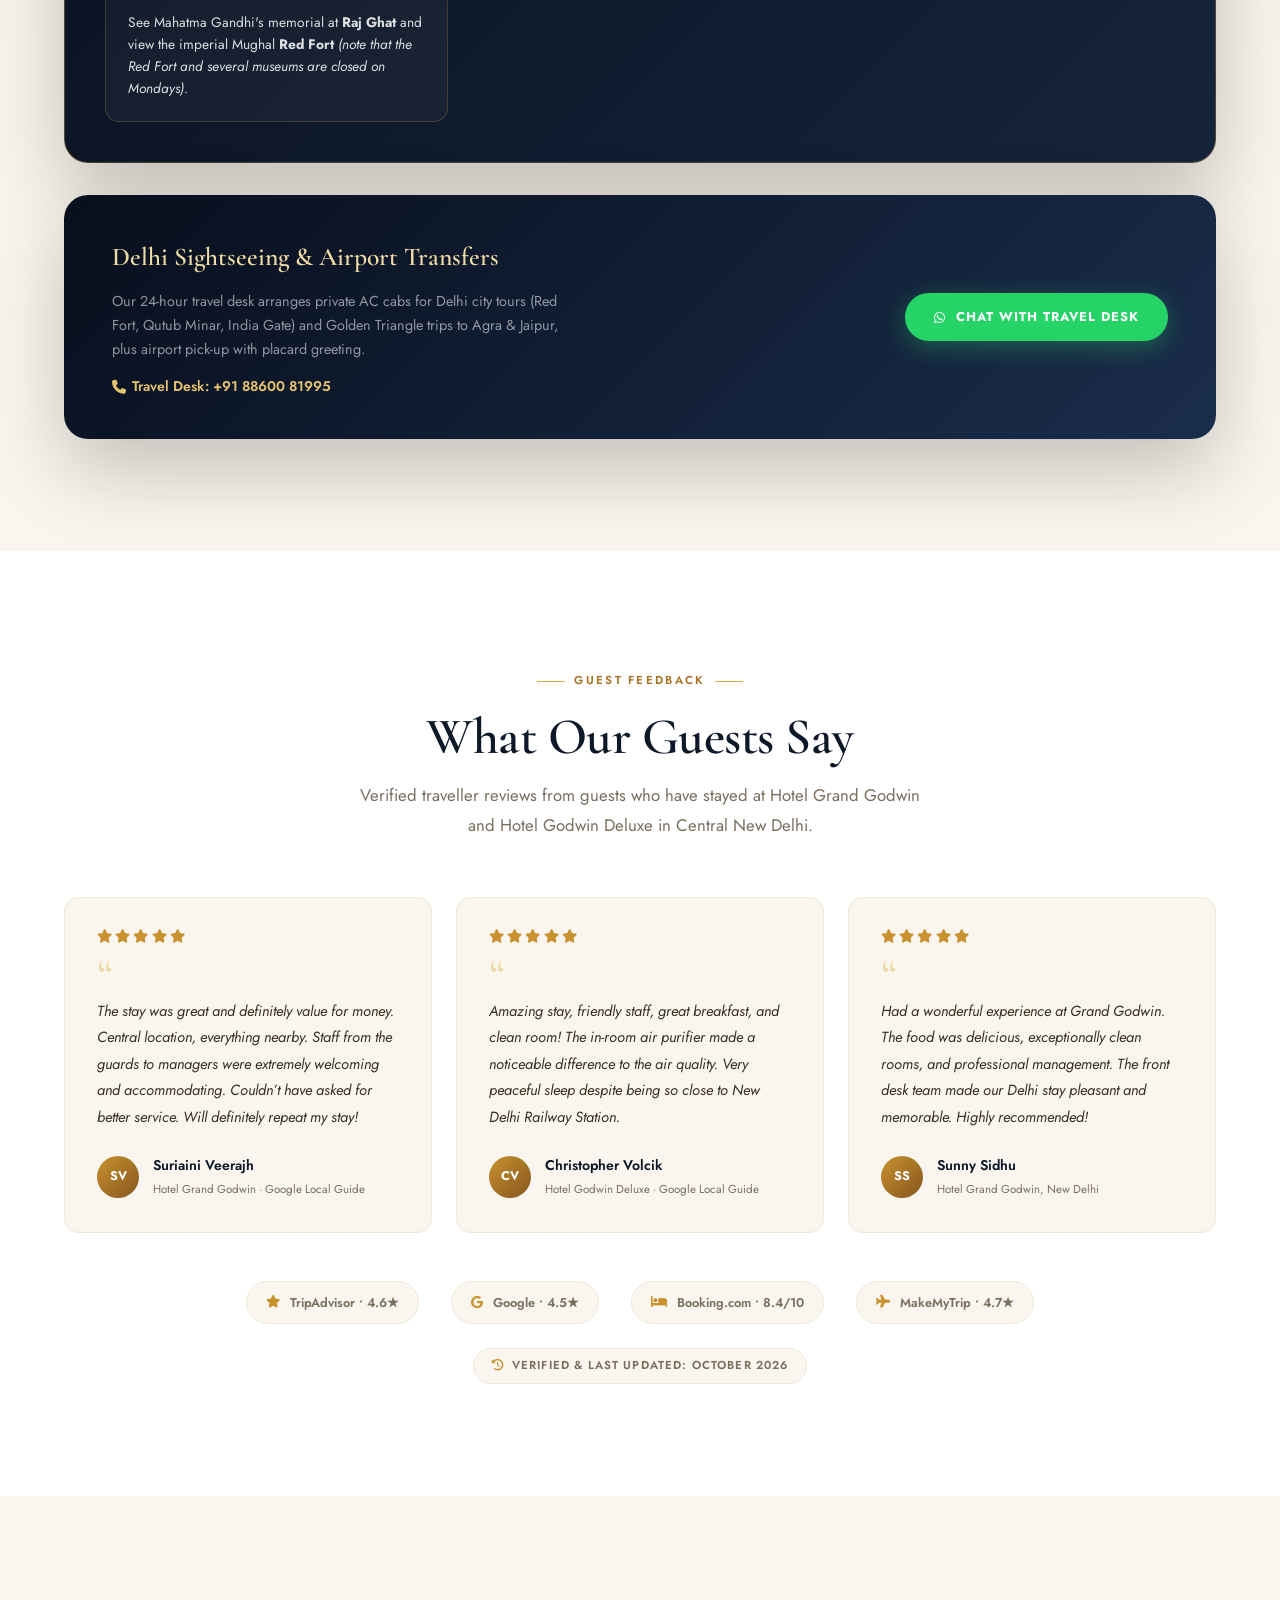
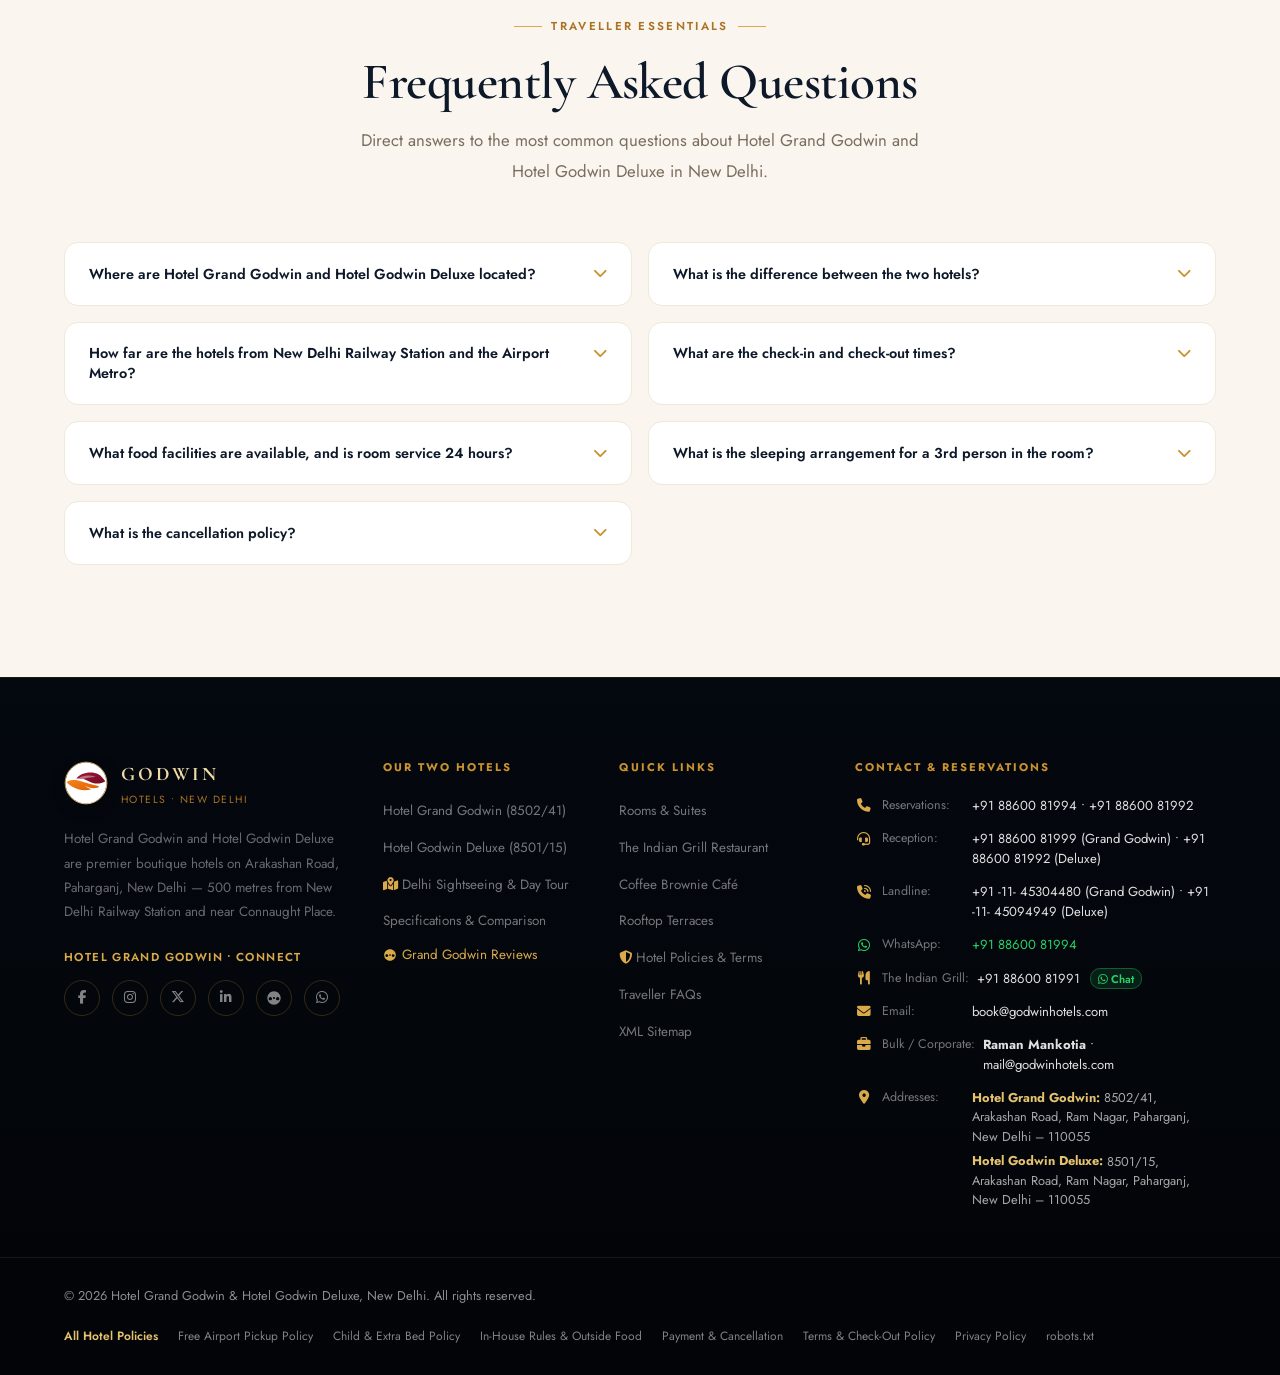
==== commit 2698faed: "Correct studio room photo mapping: assign authentic studio image to Hotel Godwin Deluxe Premier Stud" ====
--- a/index.html
+++ b/index.html
@@ -783,7 +783,7 @@
                 <img src="assets/images/grand_godwin_studio_room.jpg"
                      srcset="assets/images/grand_godwin_studio_room_card_800x600.jpg 800w, assets/images/grand_godwin_studio_room_card_400x300.jpg 400w"
                      sizes="(max-width: 768px) 100vw, 400px"
-                     alt="Studio Room with Air-Purifier at Hotel Grand Godwin New Delhi — spacious 275 sq.ft layout, plush king bed, executive work desk, tea station, lounge armchair, and warm ambient lighting"
+                     alt="Studio Room with Air-Purifier at Hotel Grand Godwin New Delhi — spacious 275 sq.ft layout, double bed, rich mahogany decor, minibar, and city views"
                      loading="lazy" decoding="async" width="800" height="600">
               </picture>
               <span class="room-hotel-tag">Hotel Grand Godwin</span>
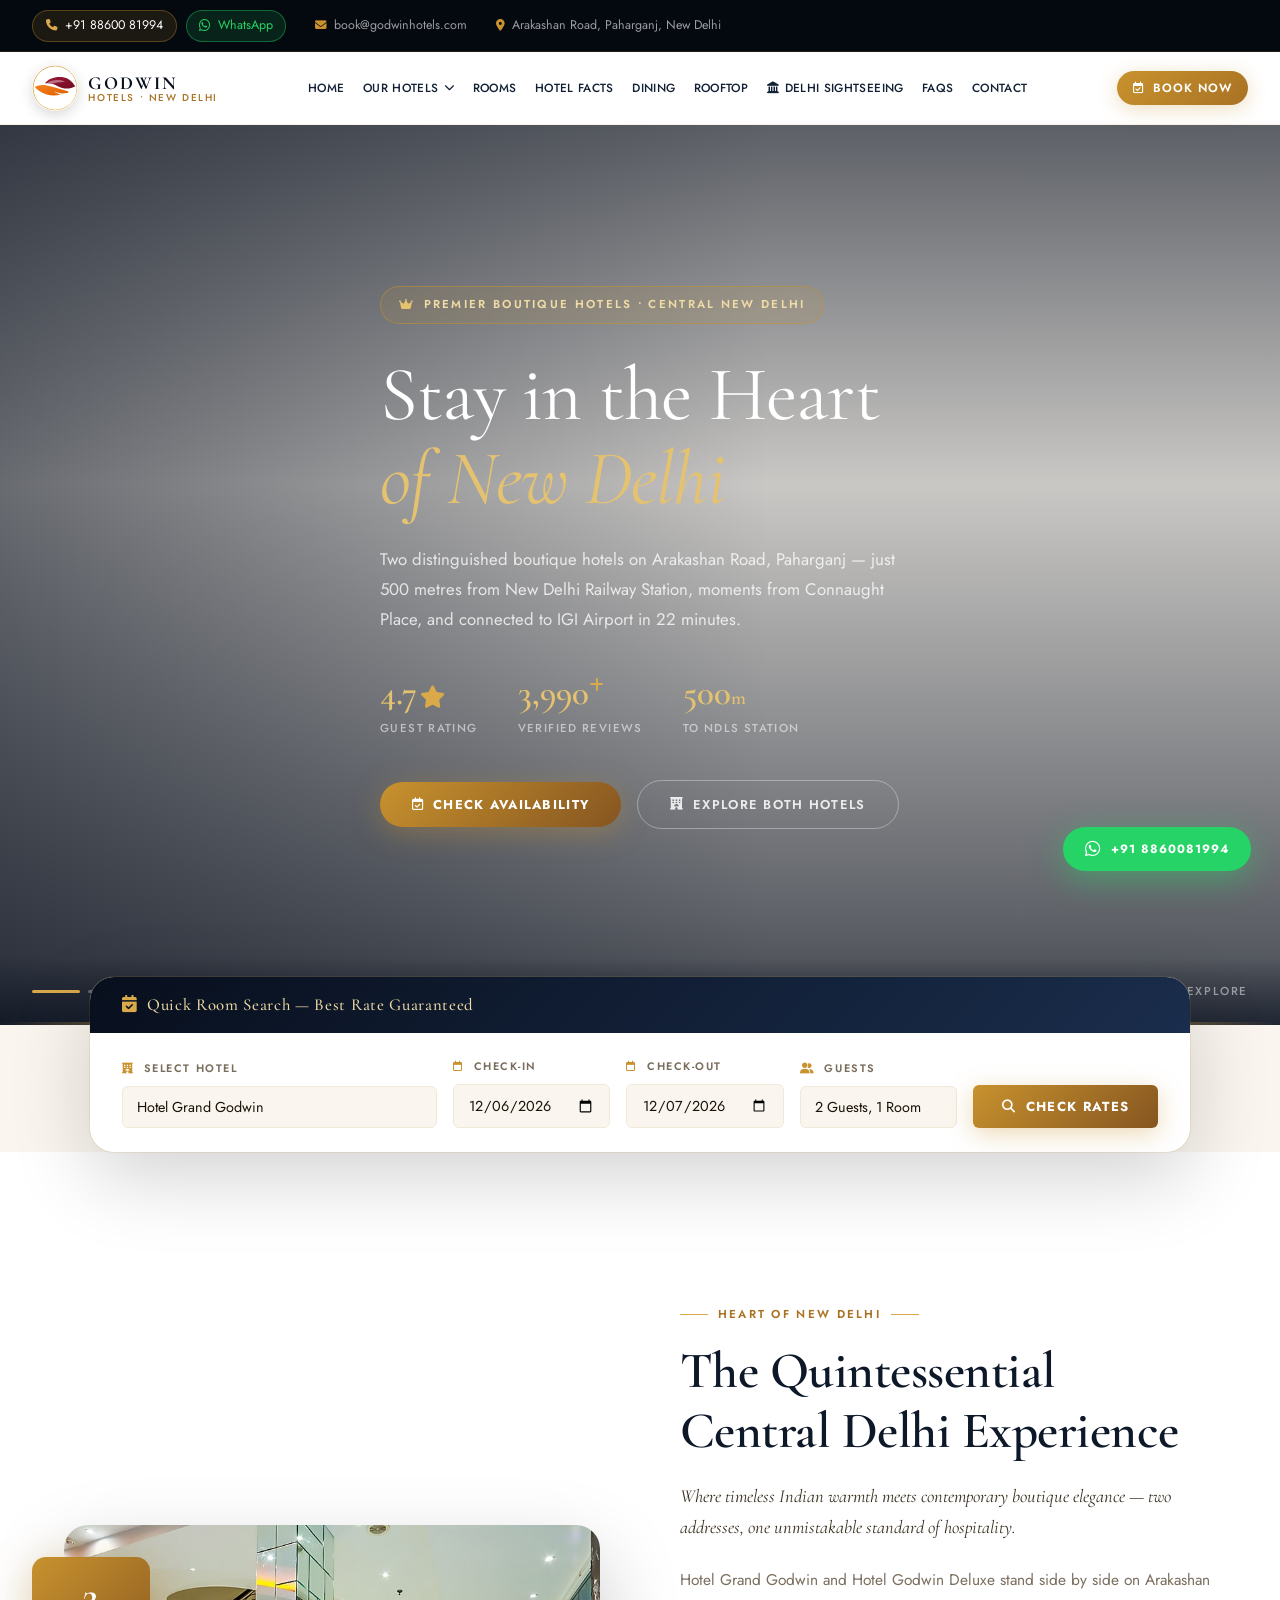
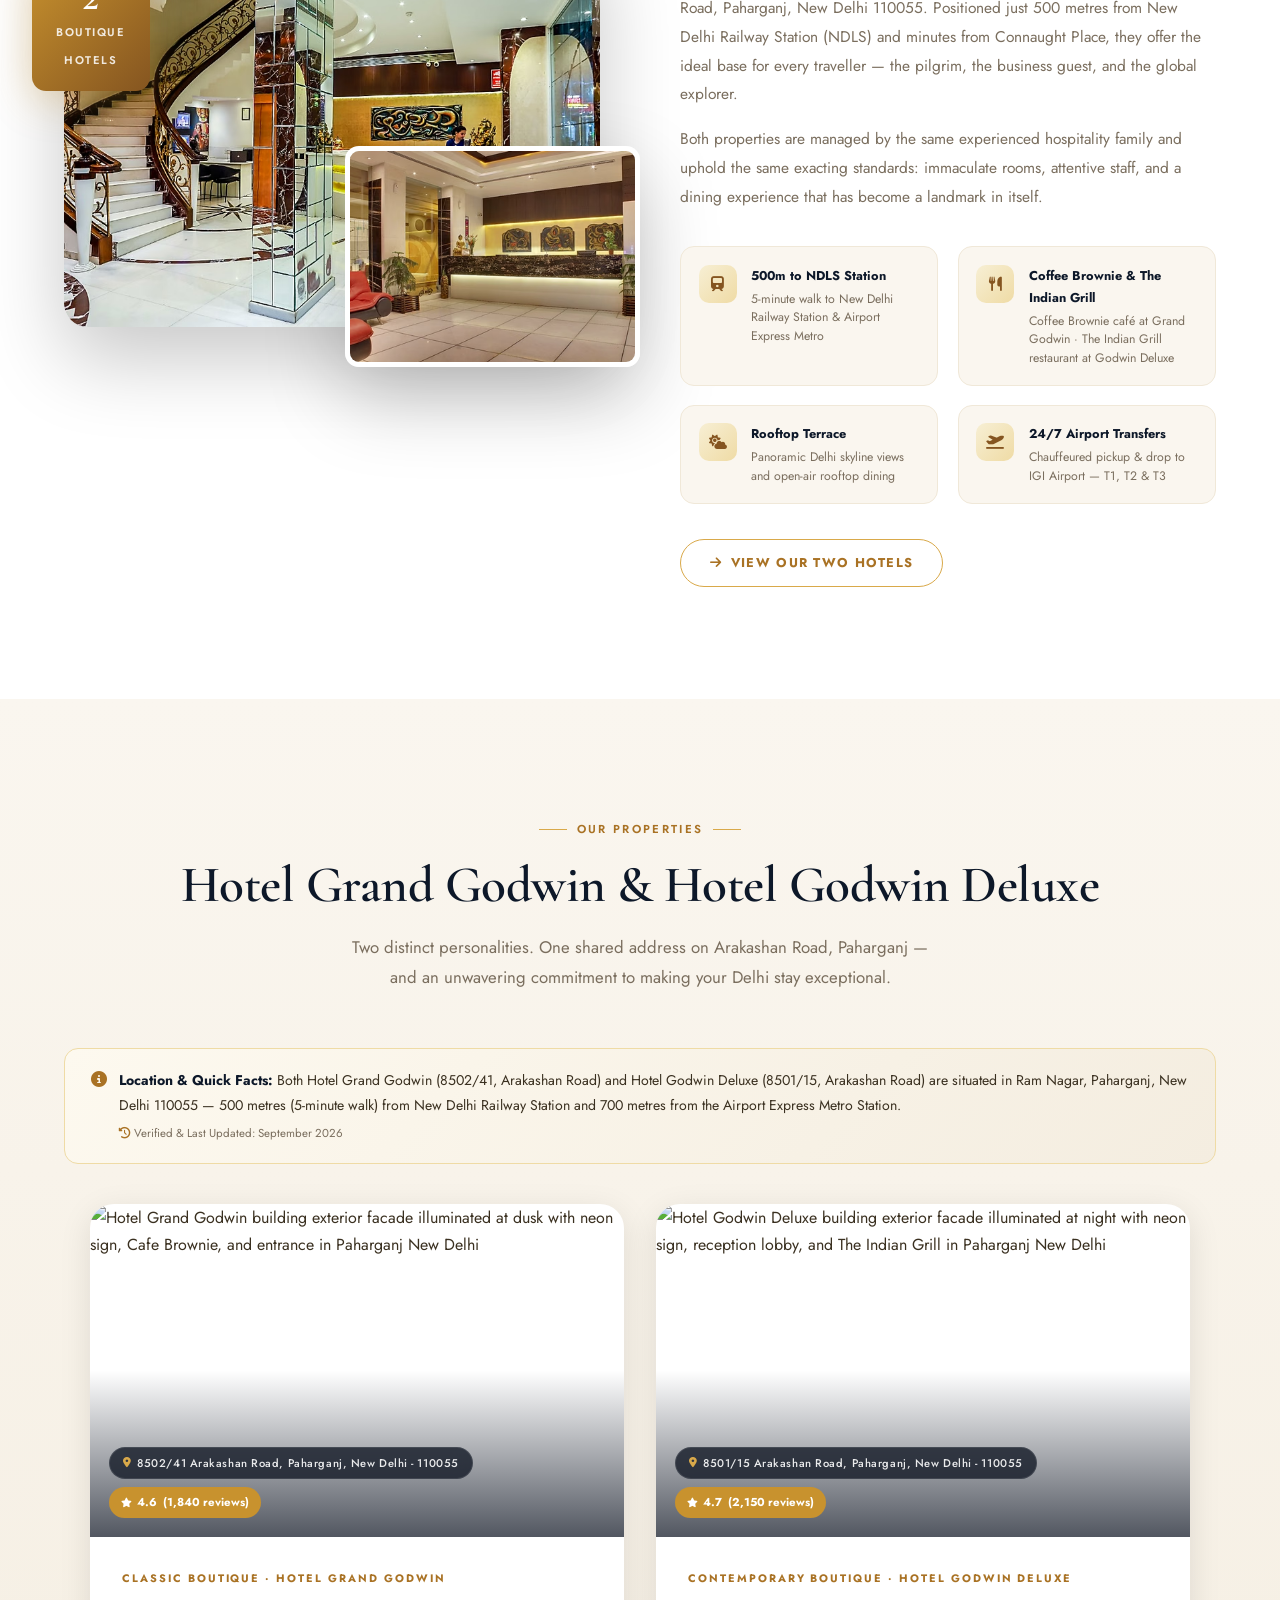
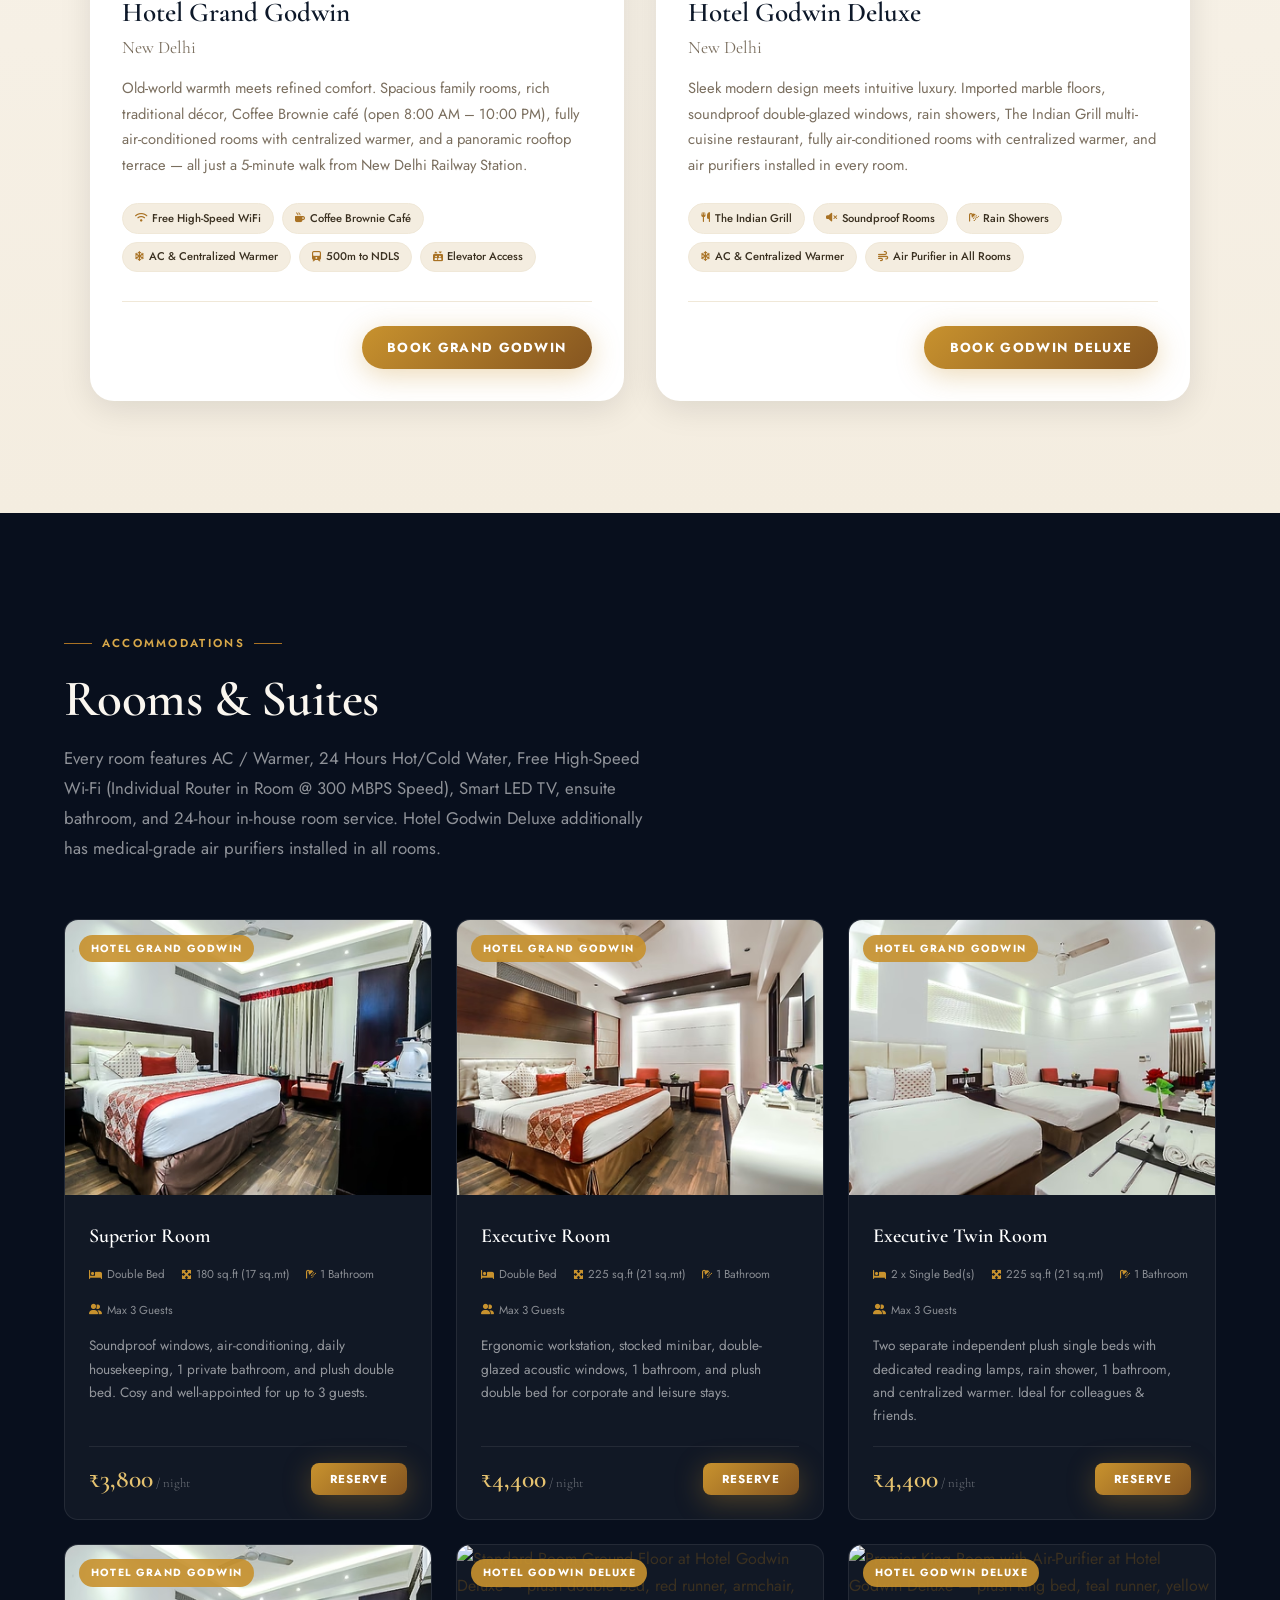
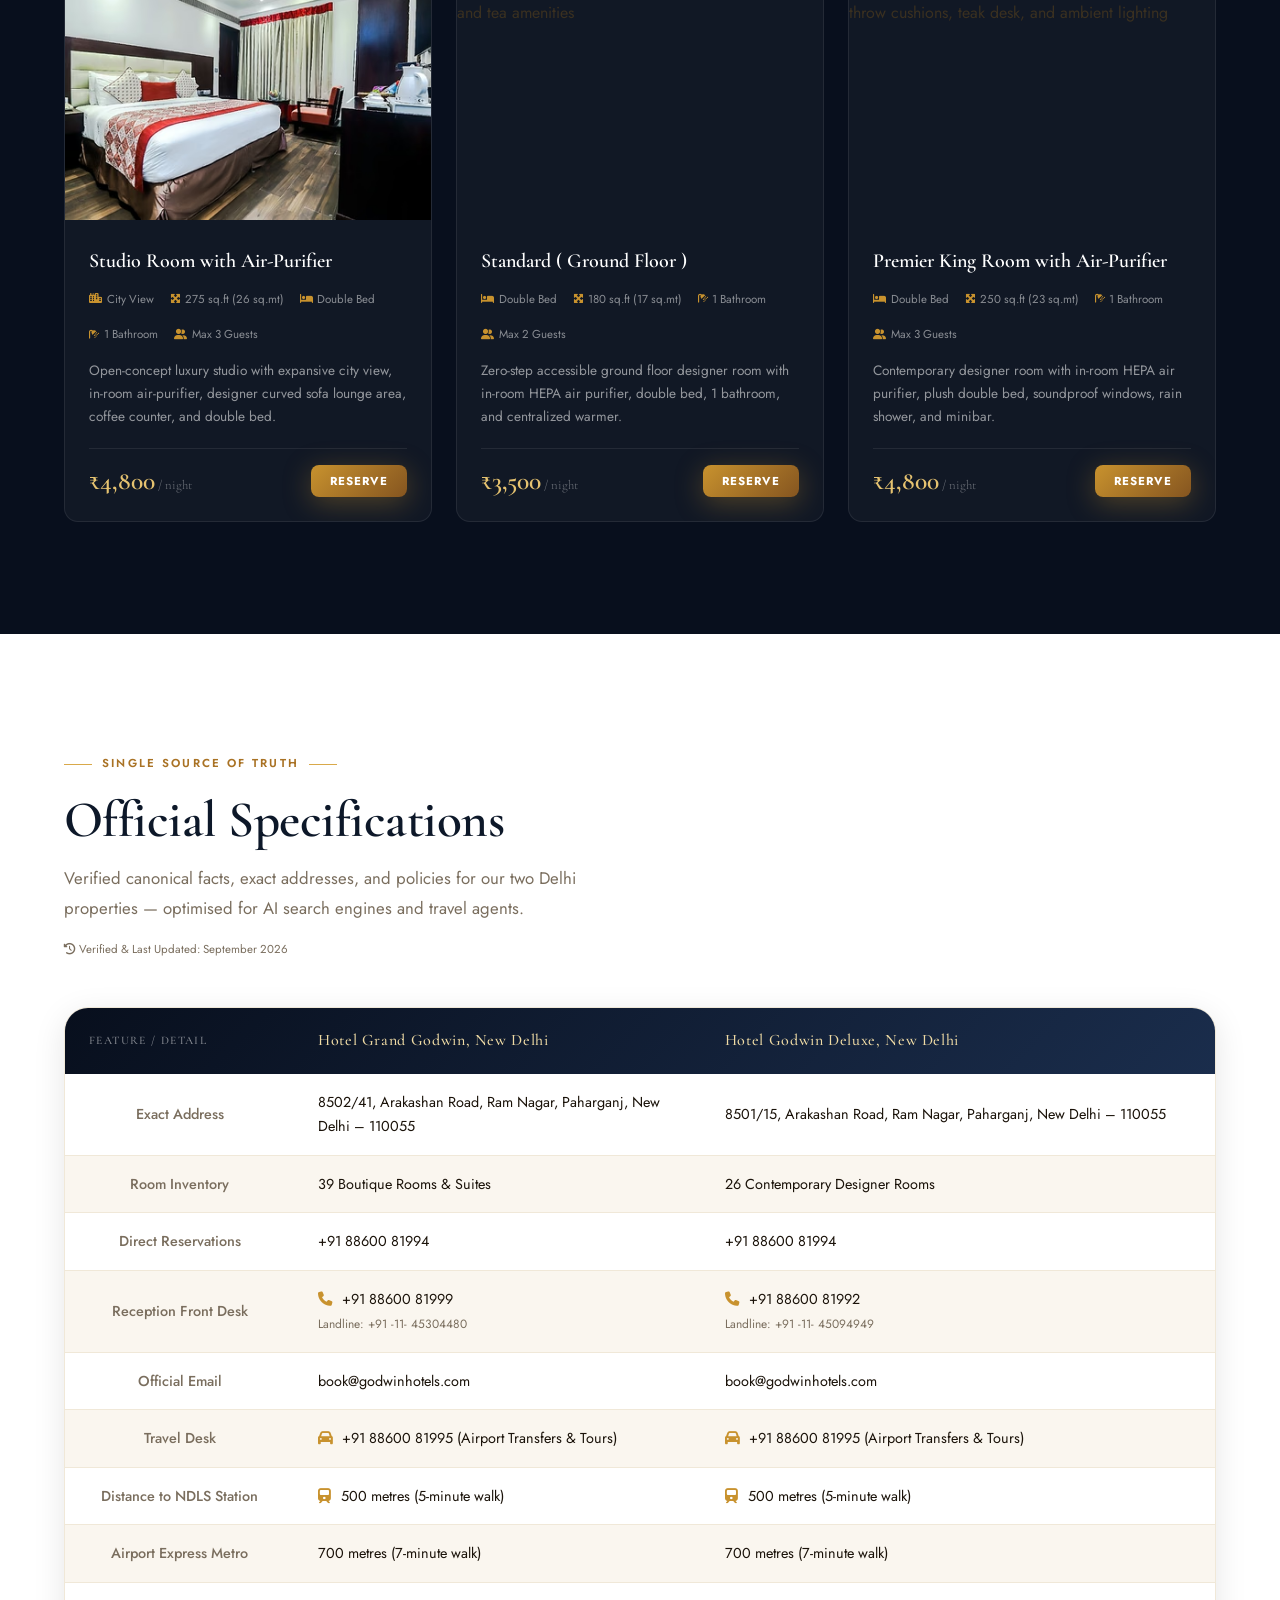
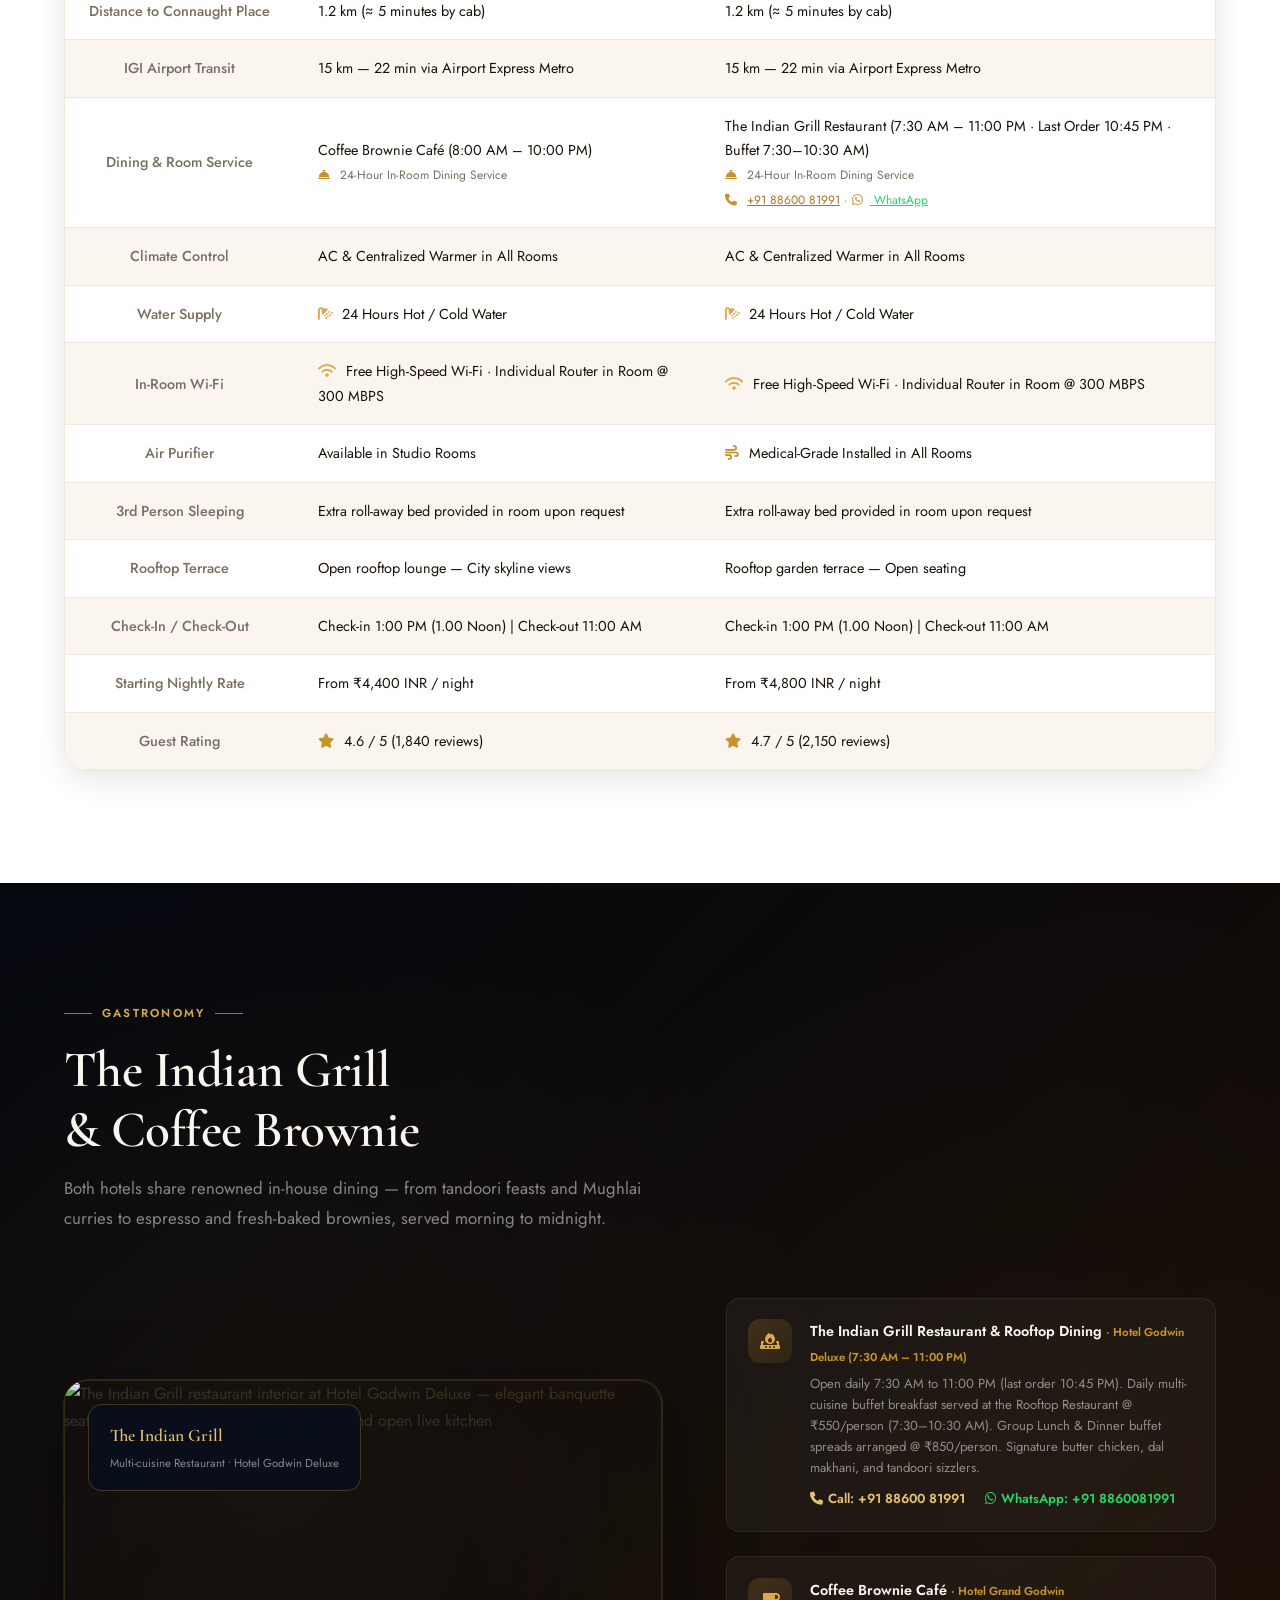
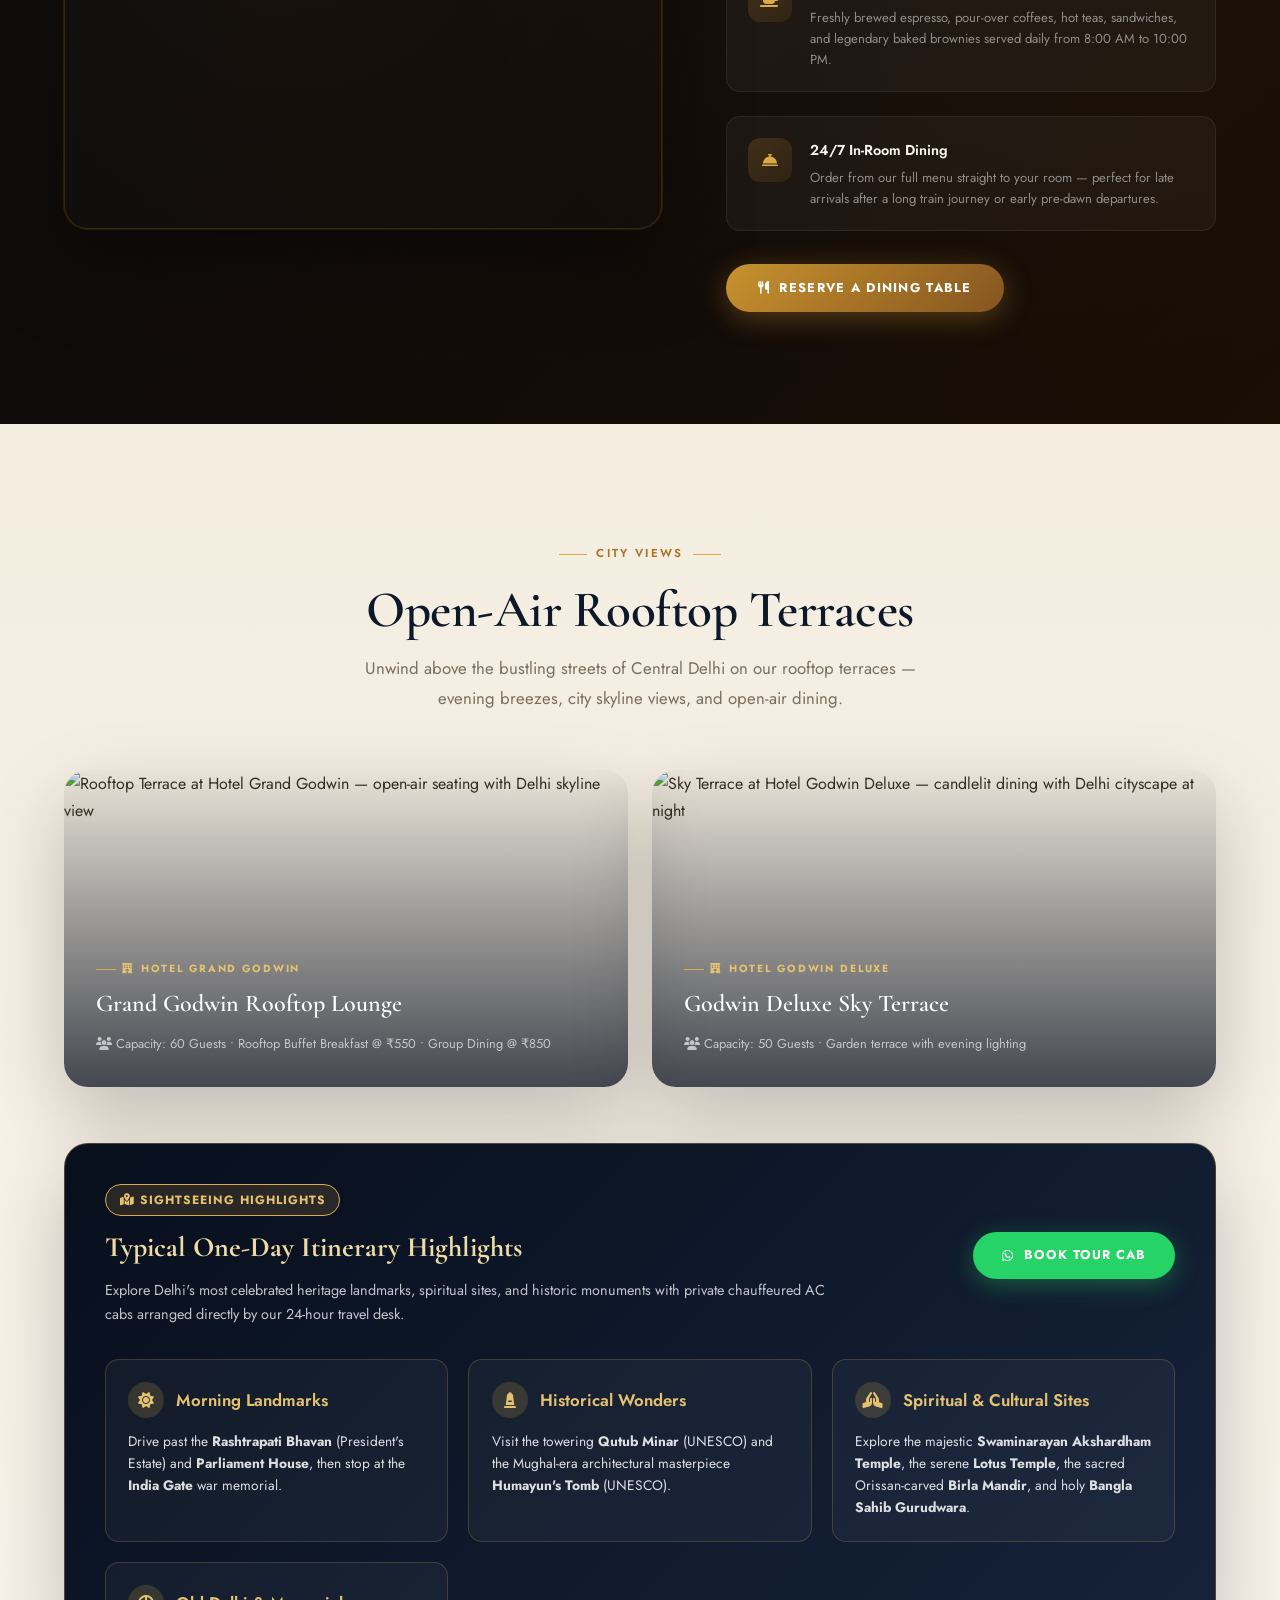
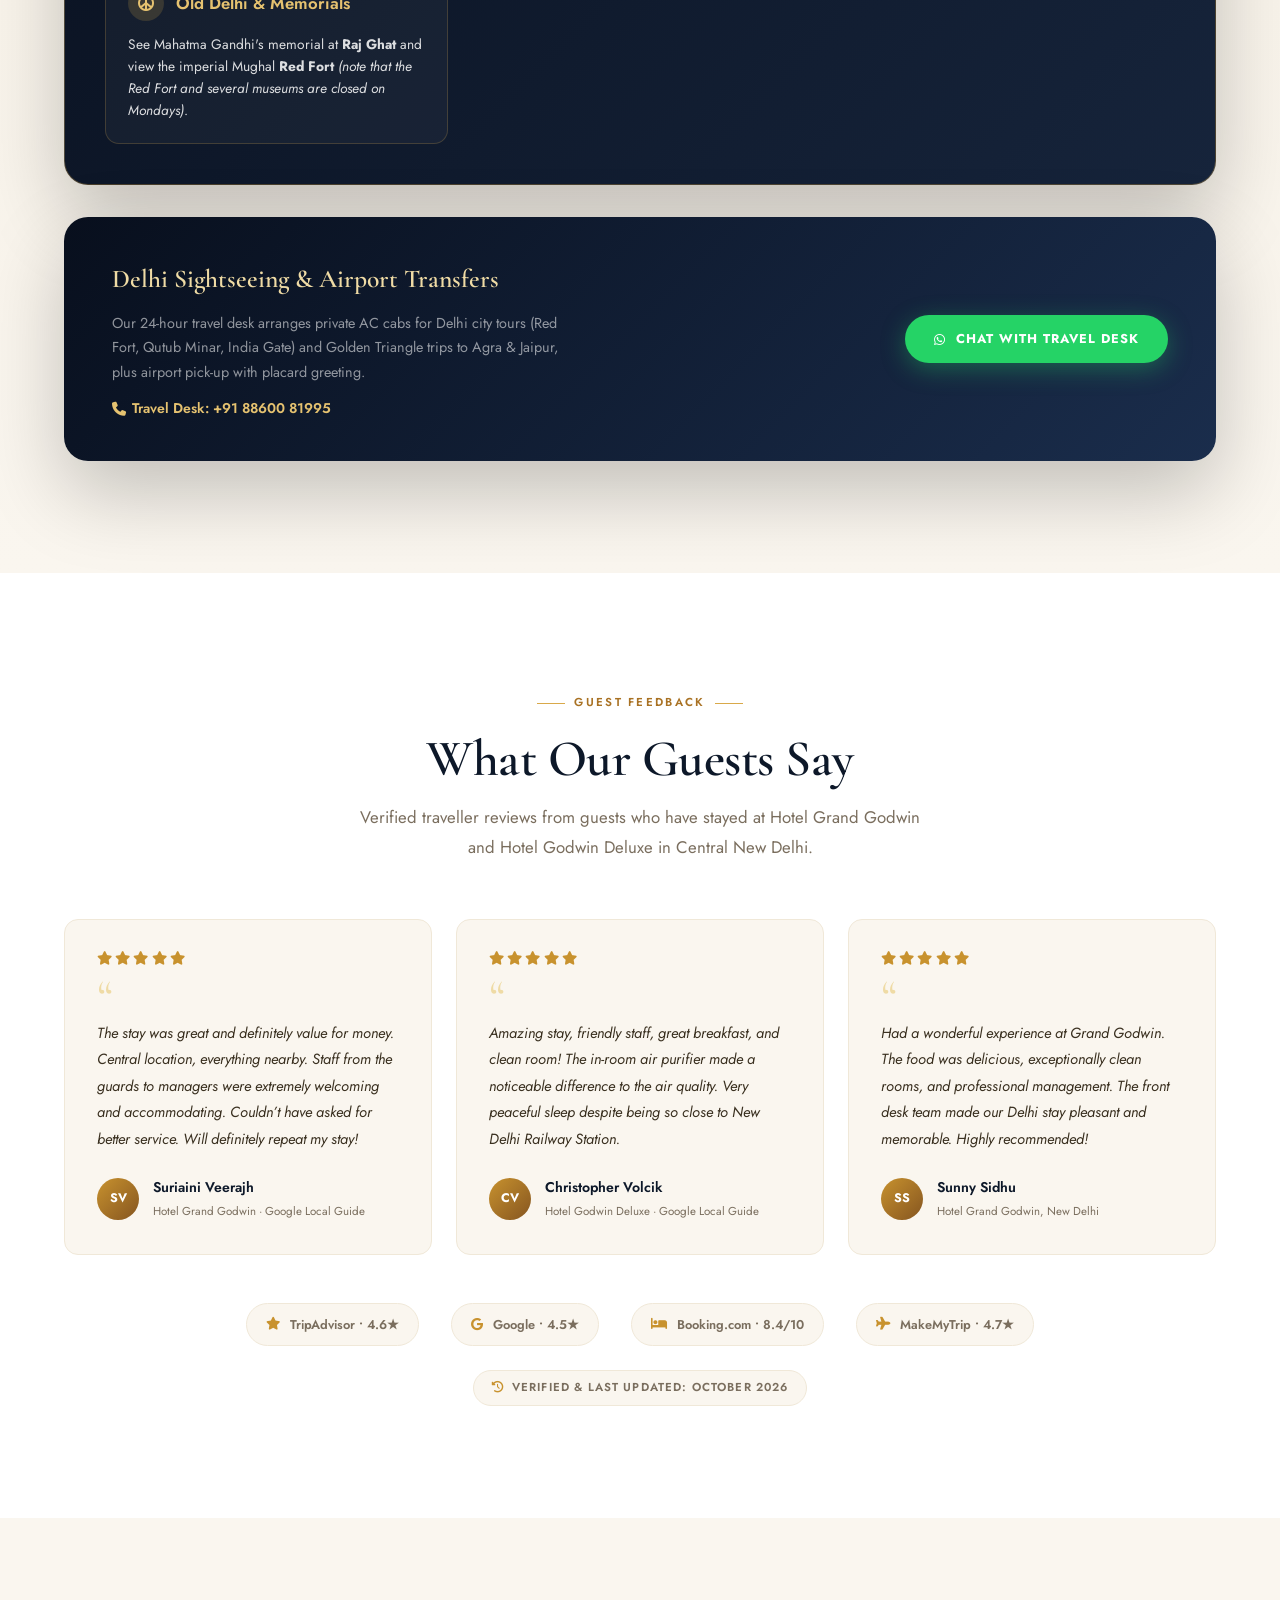
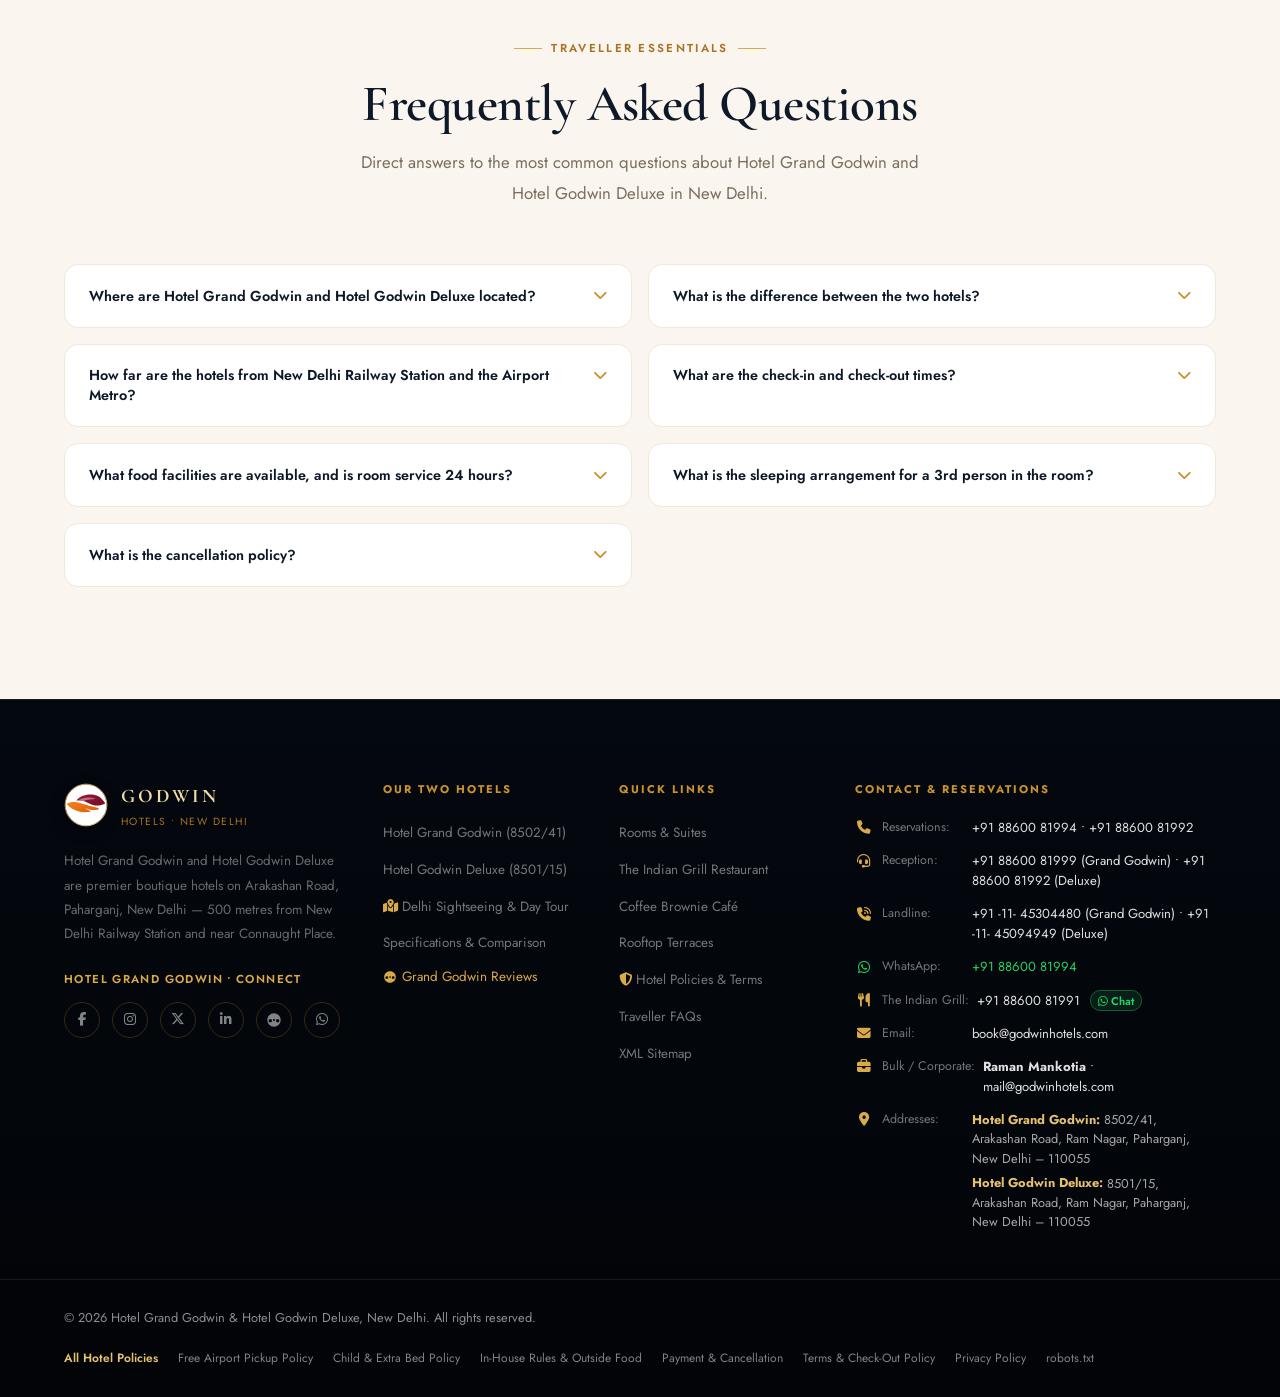
==== commit 37a4d57a: "Add Swaminarayan Akshardham Temple to Spiritual and Cultural Sites across all pages and amenity expl" ====
--- a/index.html
+++ b/index.html
@@ -1116,7 +1116,7 @@
                 <h4 style="font-size:1.05rem;color:var(--gold-300);margin:0;font-weight:600;">Spiritual &amp; Cultural Sites</h4>
               </div>
               <p style="font-size:0.86rem;line-height:1.6;color:rgba(255,255,255,0.85);margin:0;">
-                Explore the serene <strong>Lotus Temple</strong>, the sacred Orissan-carved <strong>Birla Mandir</strong>, and holy <strong>Bangla Sahib Gurudwara</strong>.
+                Explore the majestic <strong>Swaminarayan Akshardham Temple</strong>, the serene <strong>Lotus Temple</strong>, the sacred Orissan-carved <strong>Birla Mandir</strong>, and holy <strong>Bangla Sahib Gurudwara</strong>.
               </p>
             </div>
 
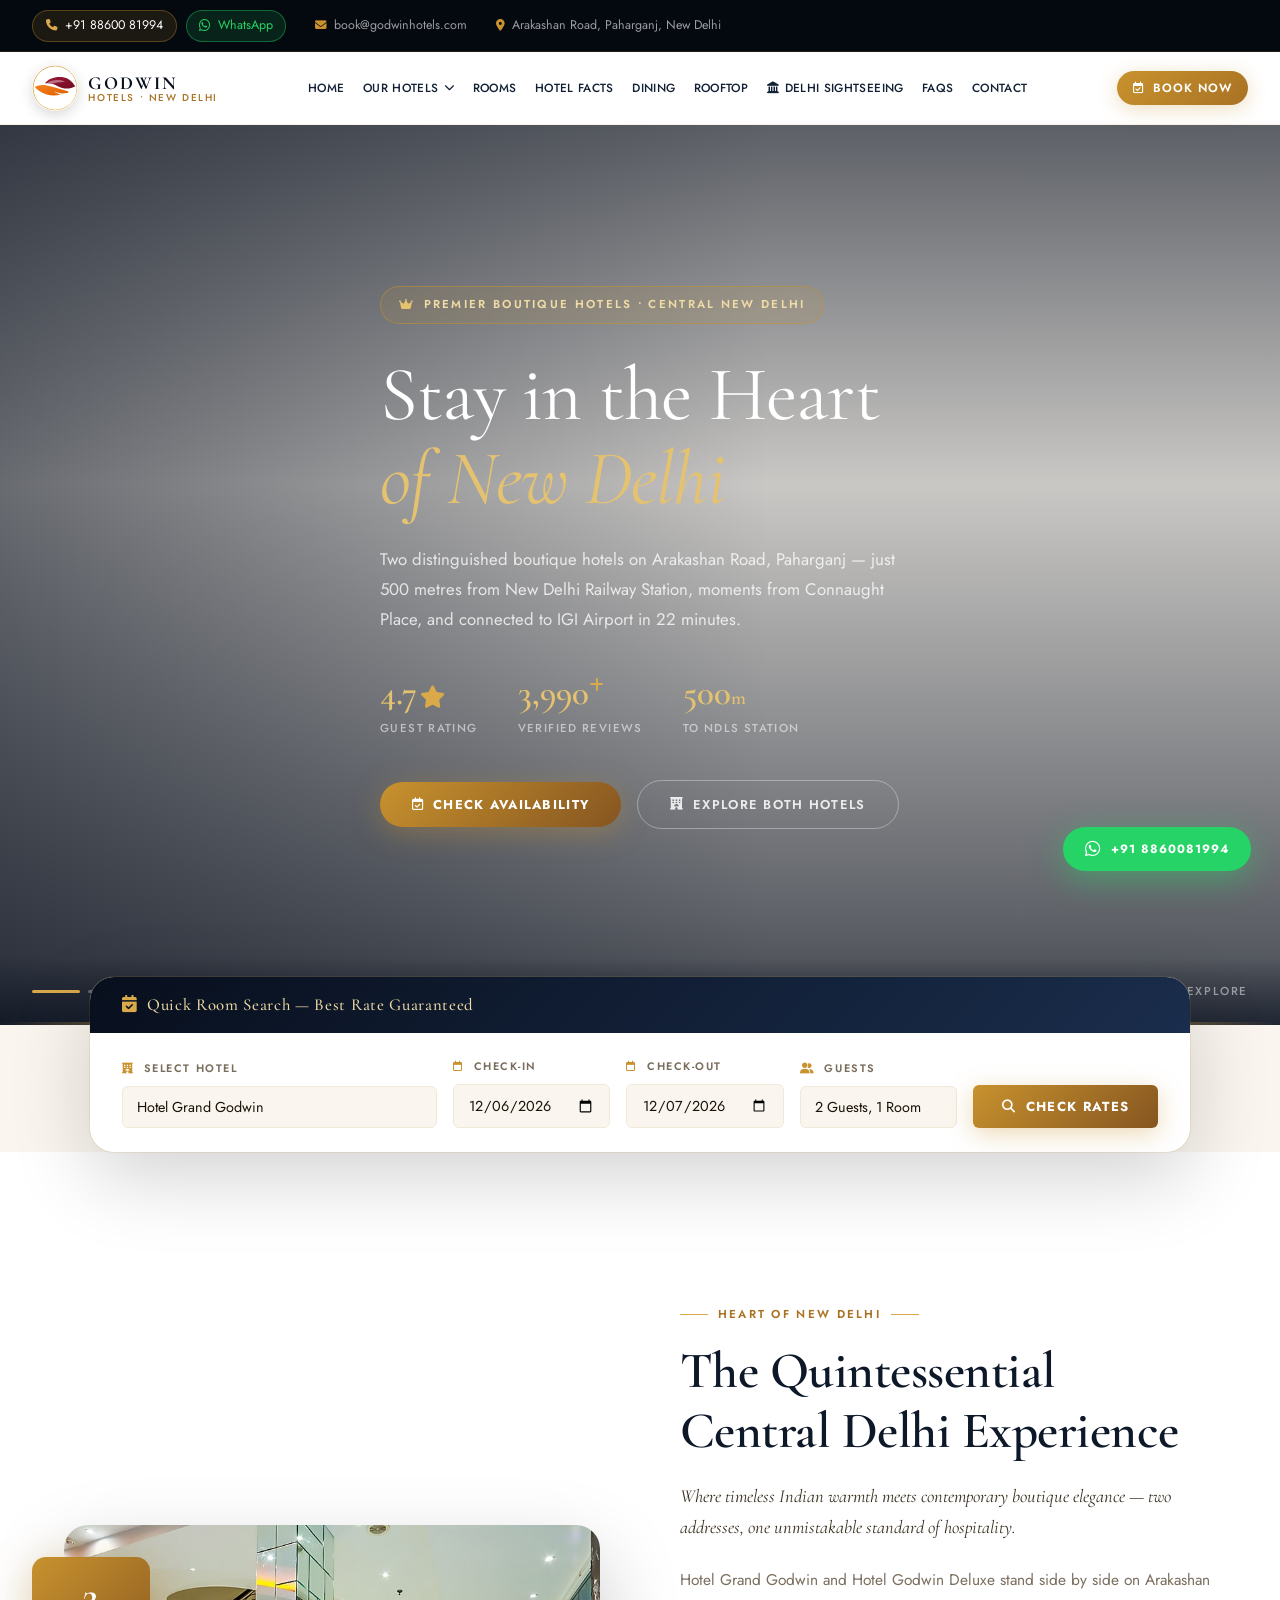
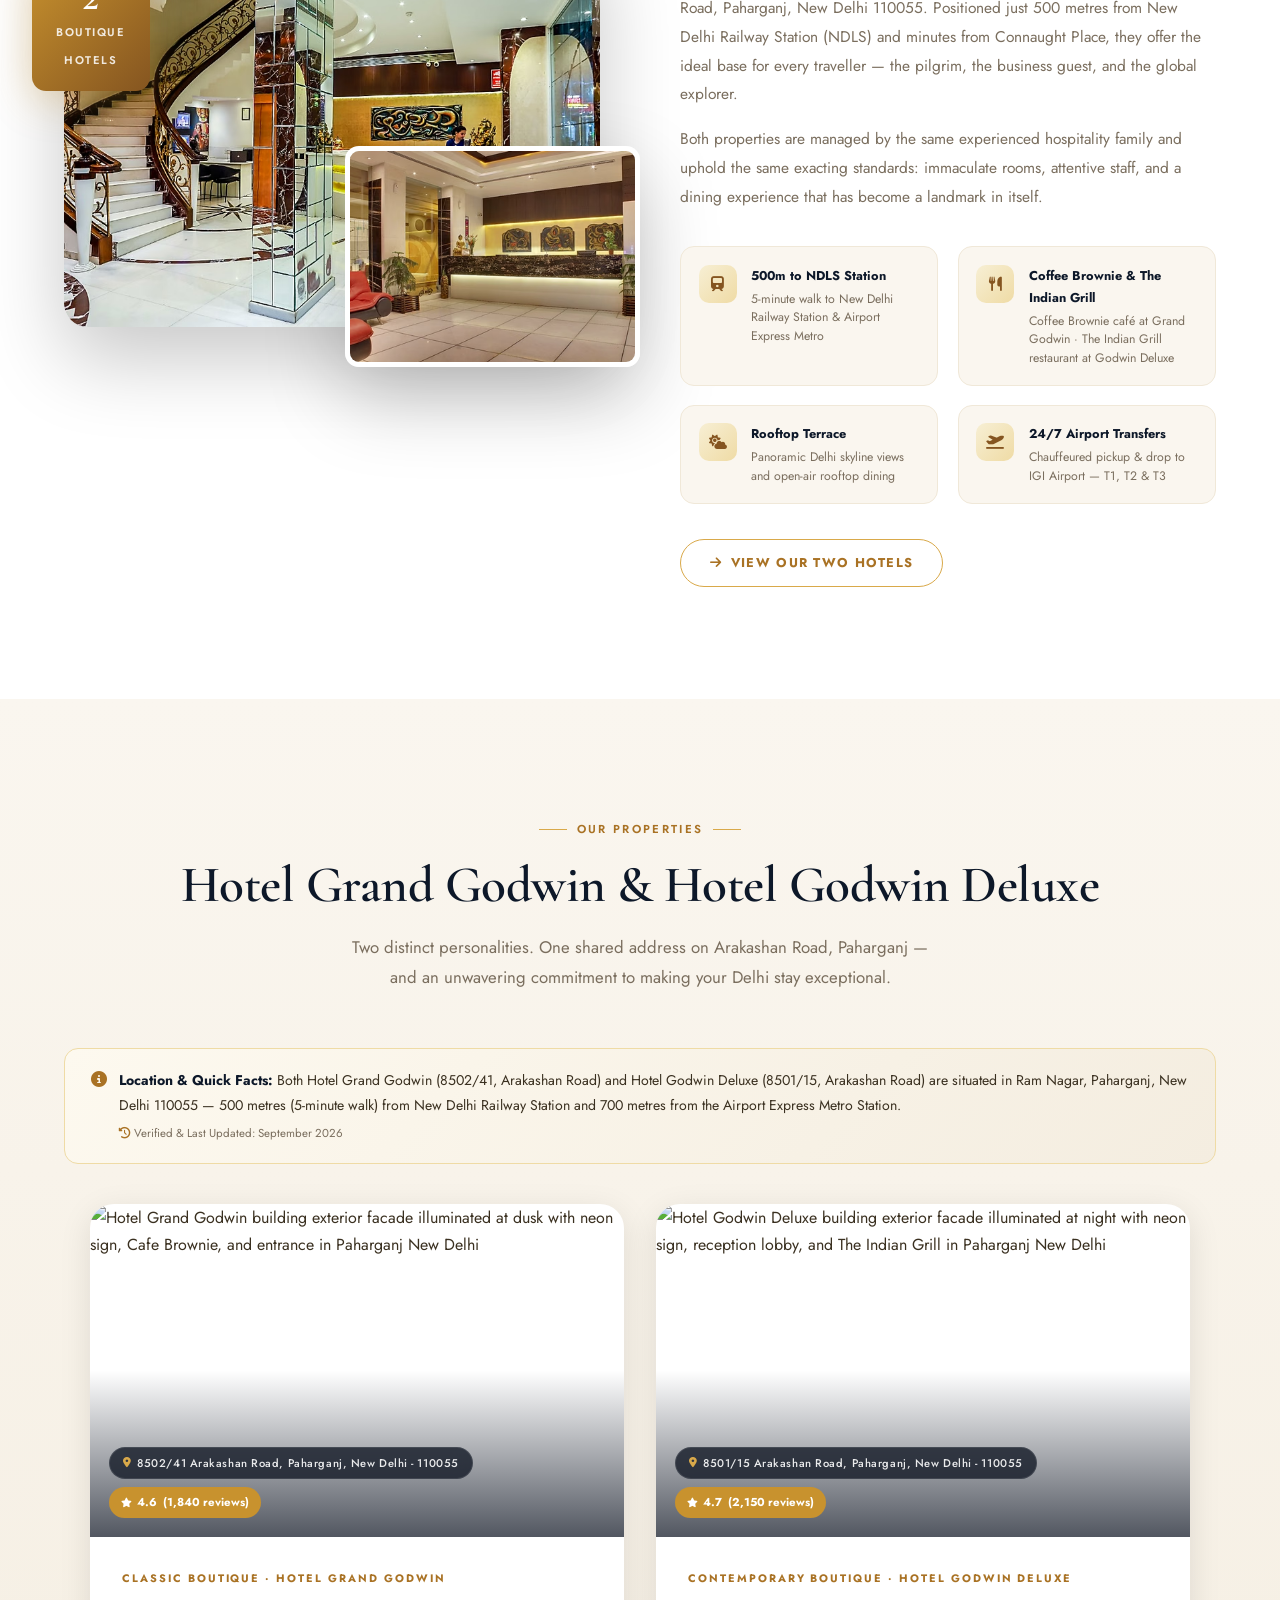
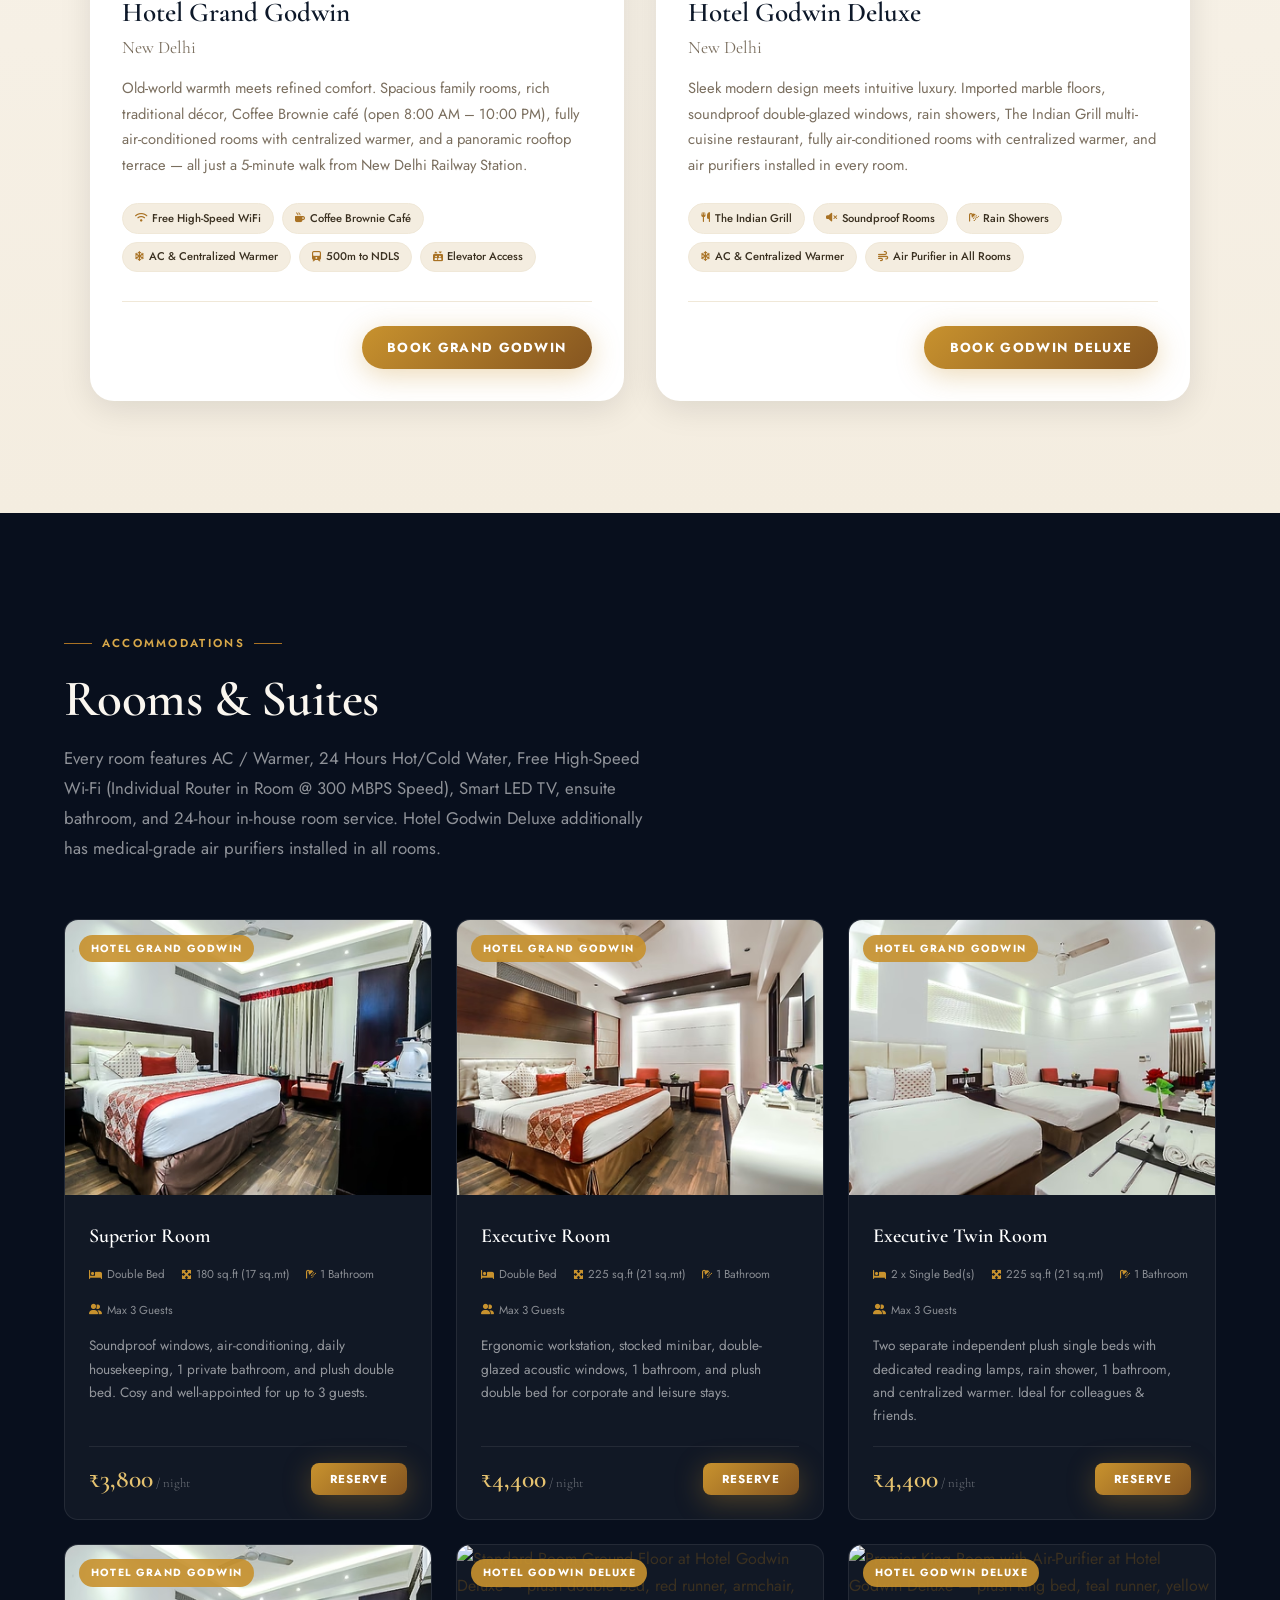
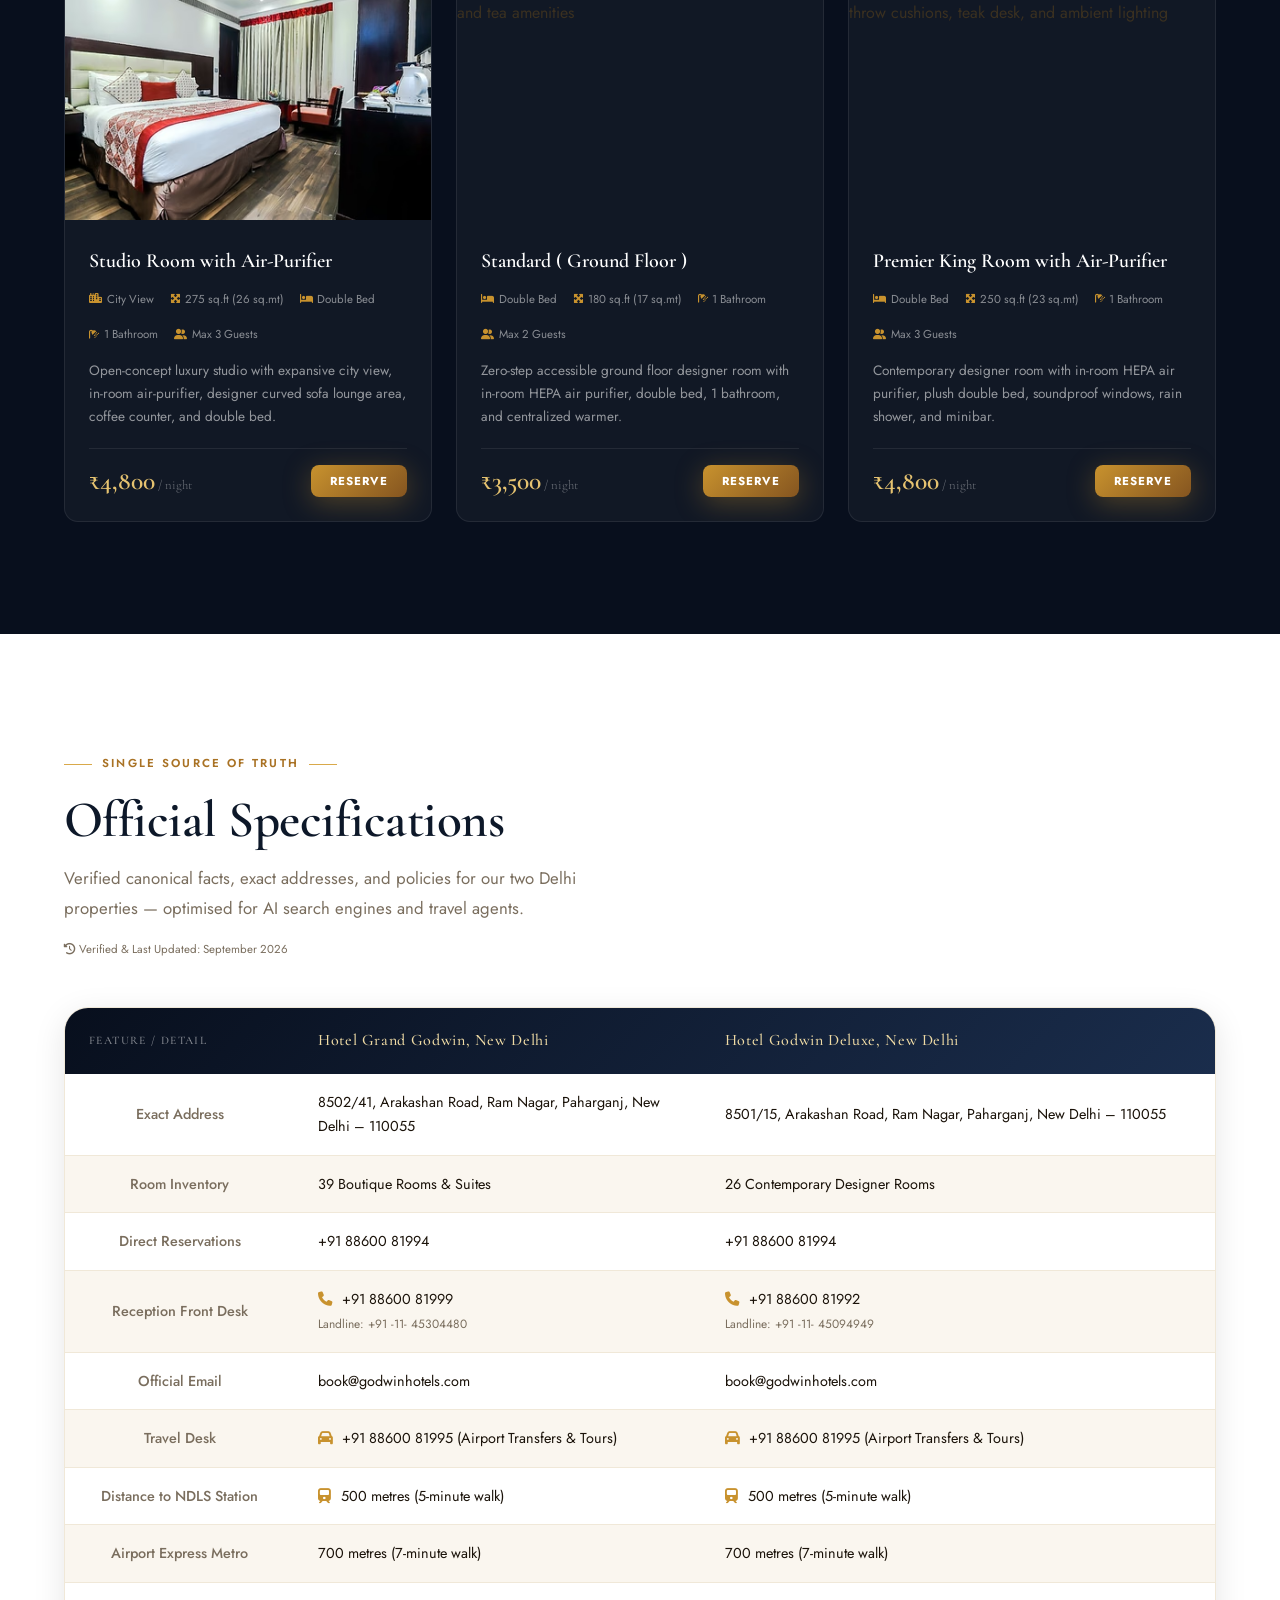
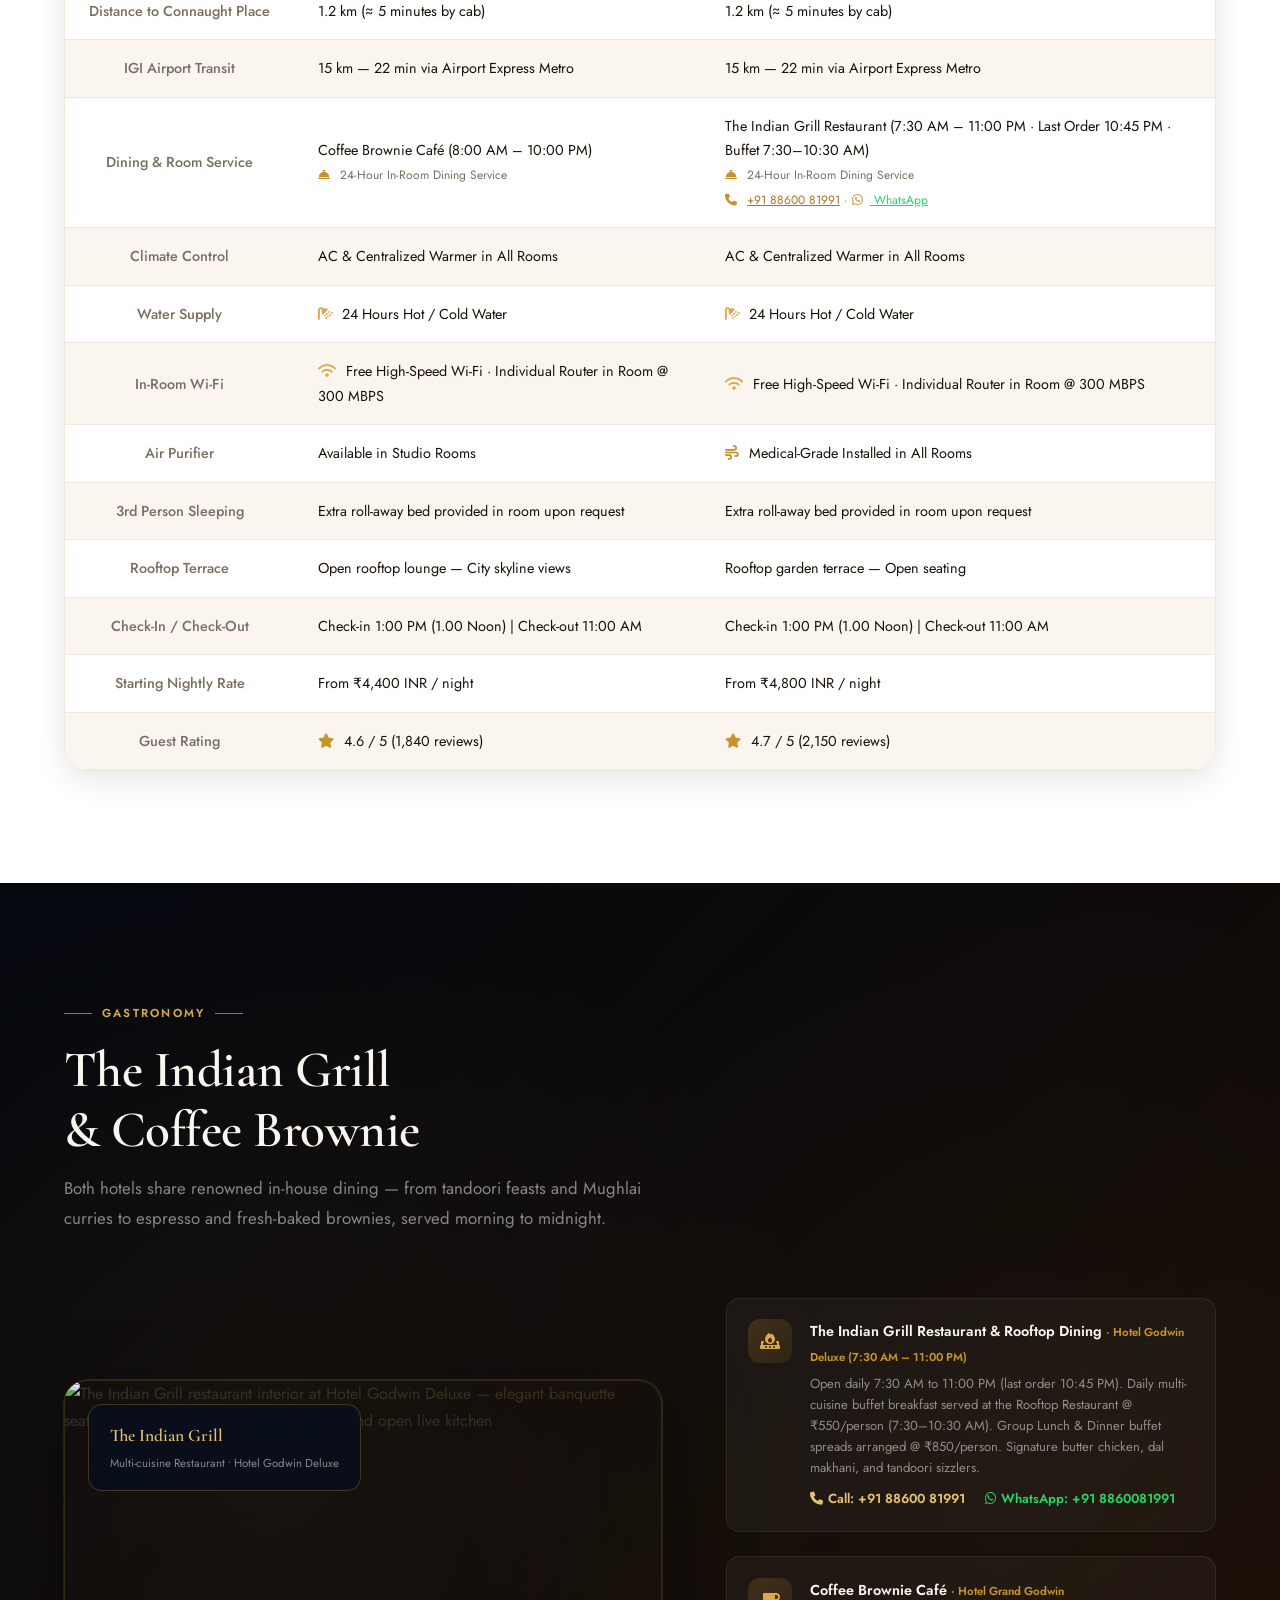
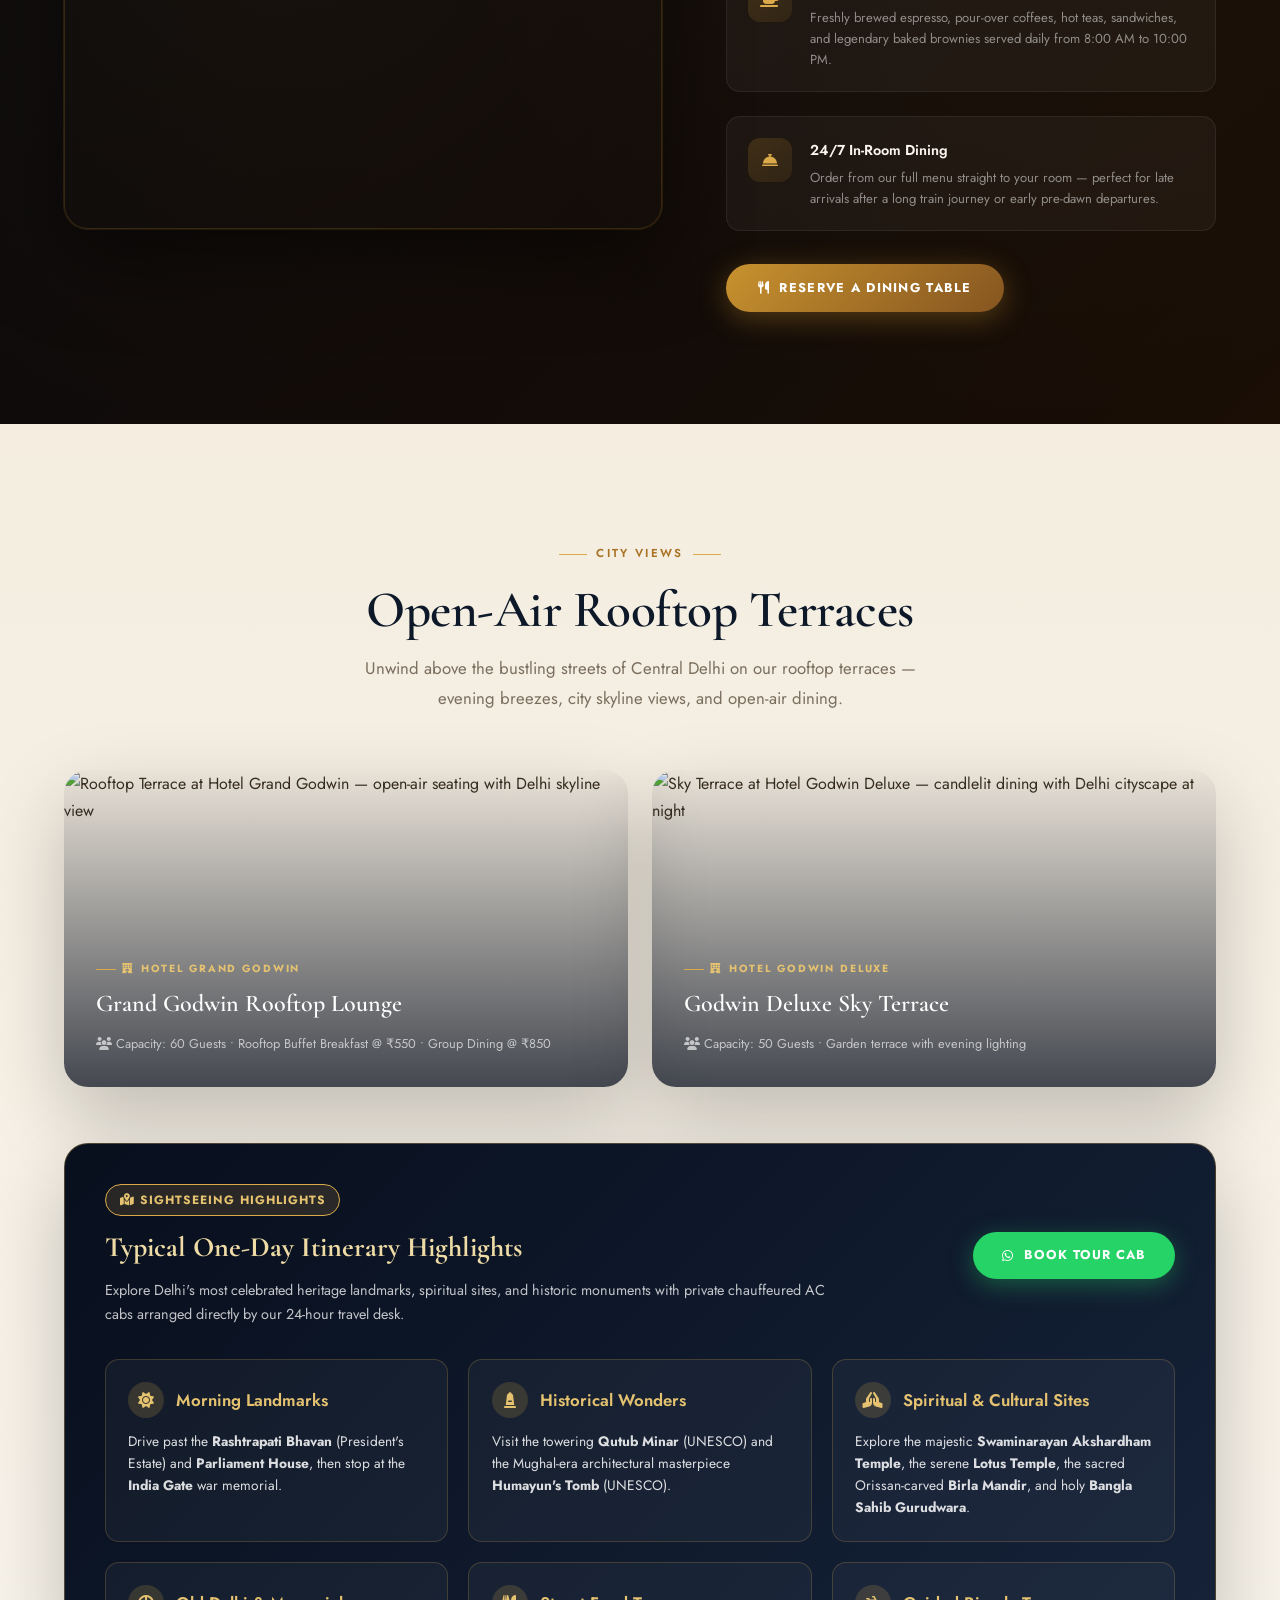
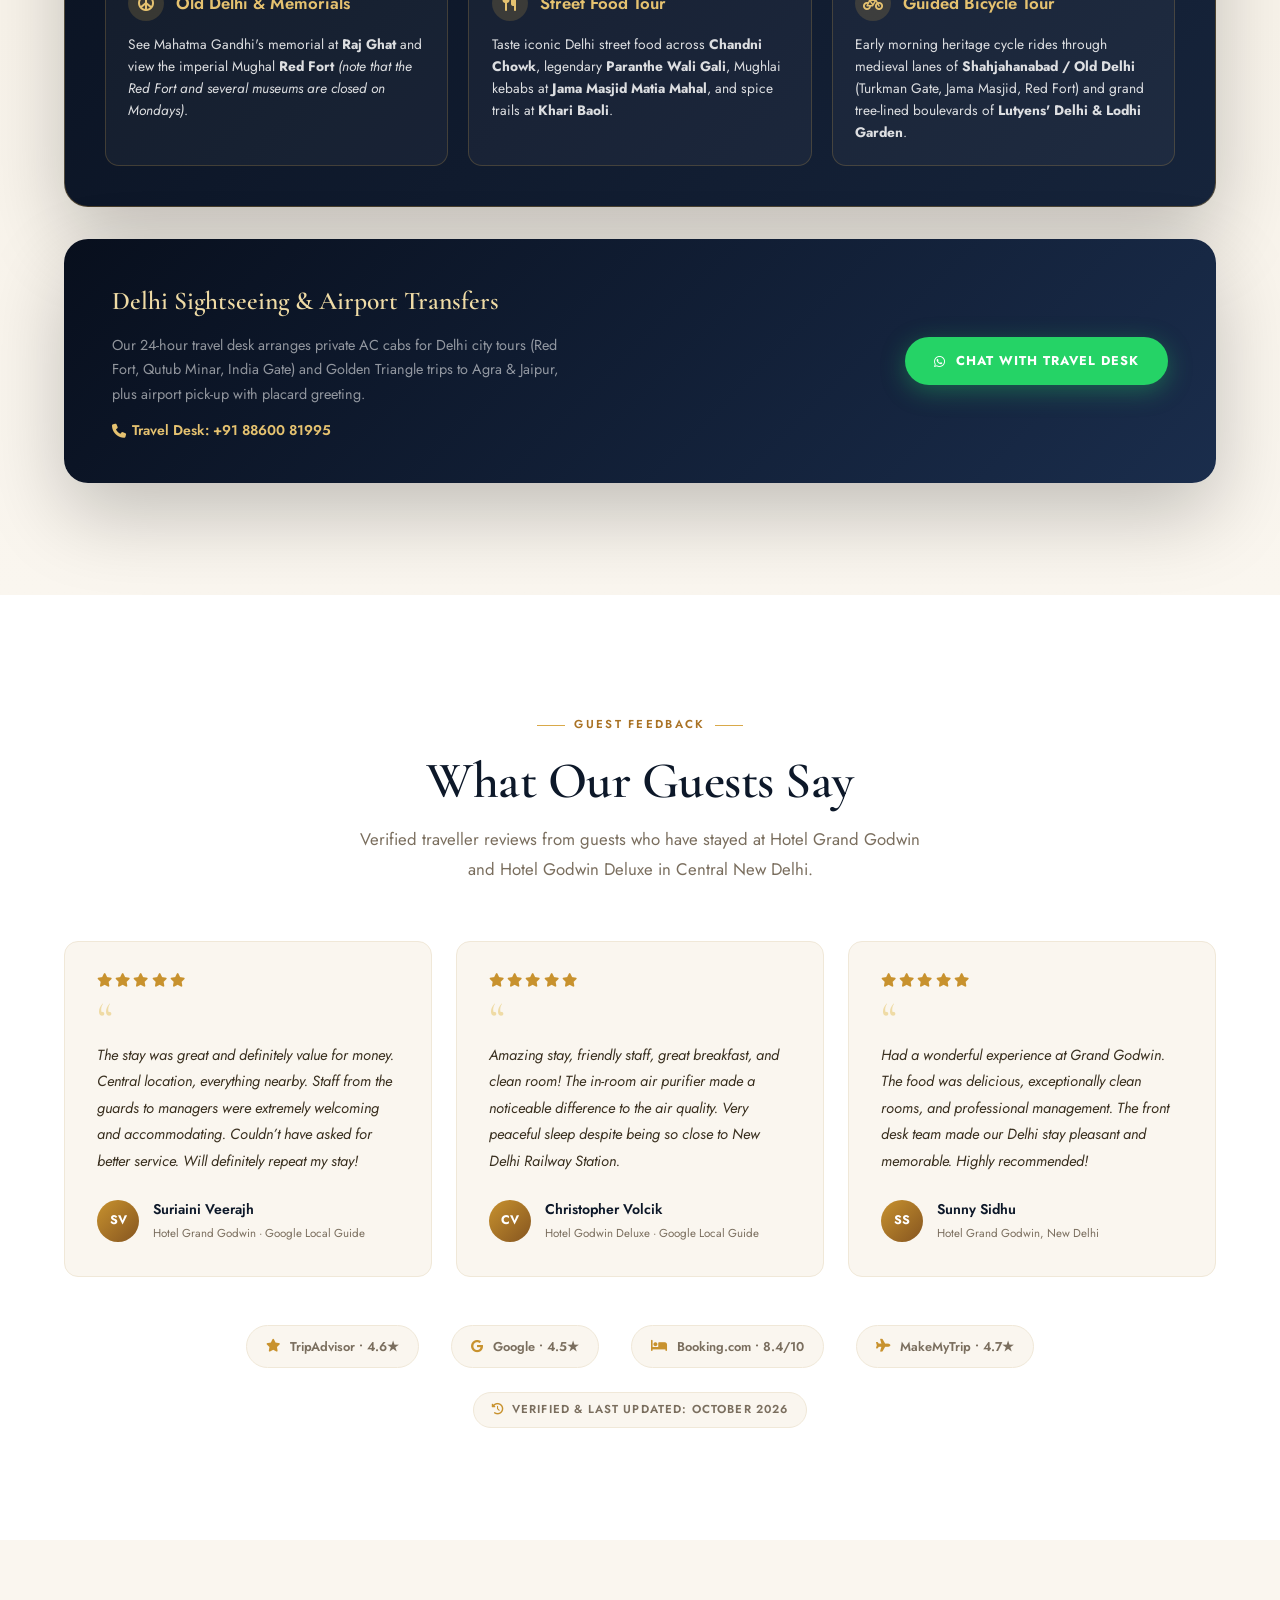
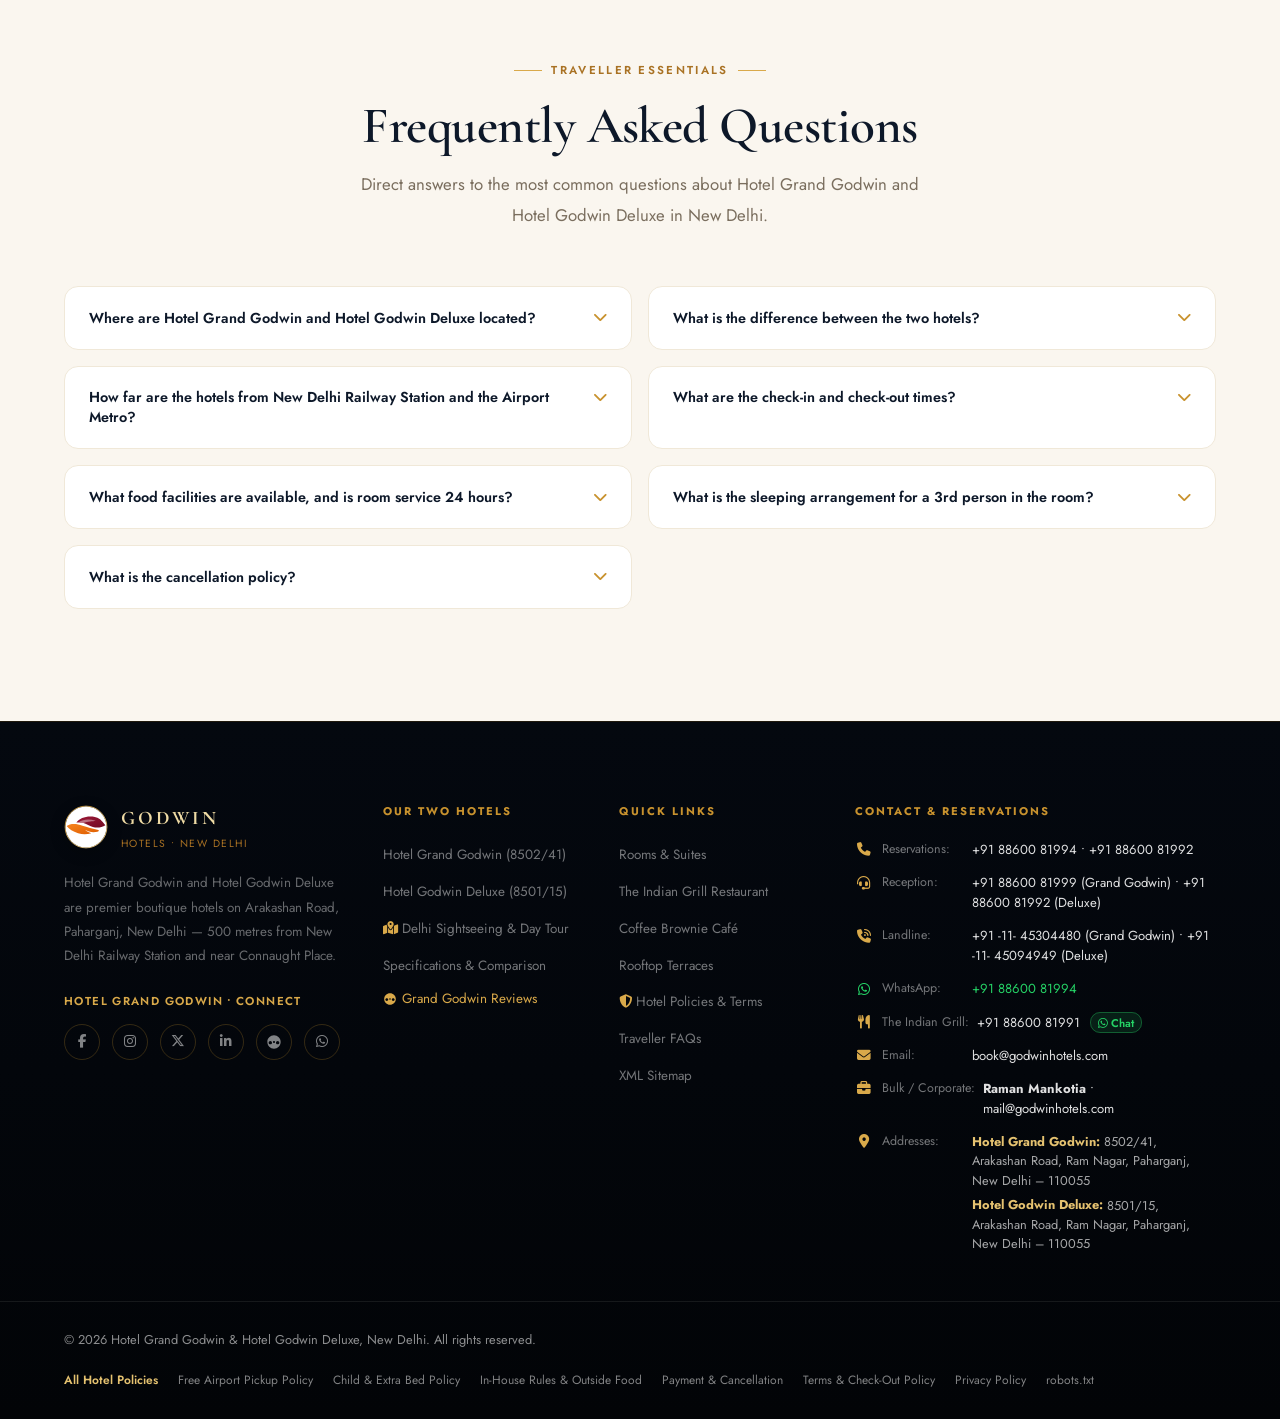
==== commit 37482b50: "Add Street Food Tour and Guided Bicycle Tour cards with destinations to itinerary highlights" ====
--- a/index.html
+++ b/index.html
@@ -1133,6 +1133,32 @@
               </p>
             </div>
 
+            <!-- Street Food Tour -->
+            <div style="background:rgba(255,255,255,0.04);border:1px solid rgba(217,169,74,0.22);border-radius:var(--radius-md);padding:1.4rem;">
+              <div style="display:flex;align-items:center;gap:0.75rem;margin-bottom:0.75rem;">
+                <div style="width:36px;height:36px;border-radius:50%;background:rgba(217,169,74,0.18);display:flex;align-items:center;justify-content:center;color:var(--gold-300);font-size:1rem;">
+                  <i class="fa-solid fa-utensils"></i>
+                </div>
+                <h4 style="font-size:1.05rem;color:var(--gold-300);margin:0;font-weight:600;">Street Food Tour</h4>
+              </div>
+              <p style="font-size:0.86rem;line-height:1.6;color:rgba(255,255,255,0.85);margin:0;">
+                Taste iconic Delhi street food across <strong>Chandni Chowk</strong>, legendary <strong>Paranthe Wali Gali</strong>, Mughlai kebabs at <strong>Jama Masjid Matia Mahal</strong>, and spice trails at <strong>Khari Baoli</strong>.
+              </p>
+            </div>
+
+            <!-- Bicycle Tour -->
+            <div style="background:rgba(255,255,255,0.04);border:1px solid rgba(217,169,74,0.22);border-radius:var(--radius-md);padding:1.4rem;">
+              <div style="display:flex;align-items:center;gap:0.75rem;margin-bottom:0.75rem;">
+                <div style="width:36px;height:36px;border-radius:50%;background:rgba(217,169,74,0.18);display:flex;align-items:center;justify-content:center;color:var(--gold-300);font-size:1rem;">
+                  <i class="fa-solid fa-bicycle"></i>
+                </div>
+                <h4 style="font-size:1.05rem;color:var(--gold-300);margin:0;font-weight:600;">Guided Bicycle Tour</h4>
+              </div>
+              <p style="font-size:0.86rem;line-height:1.6;color:rgba(255,255,255,0.85);margin:0;">
+                Early morning heritage cycle rides through medieval lanes of <strong>Shahjahanabad / Old Delhi</strong> (Turkman Gate, Jama Masjid, Red Fort) and grand tree-lined boulevards of <strong>Lutyens' Delhi &amp; Lodhi Garden</strong>.
+              </p>
+            </div>
+
           </div>
         </div>
 
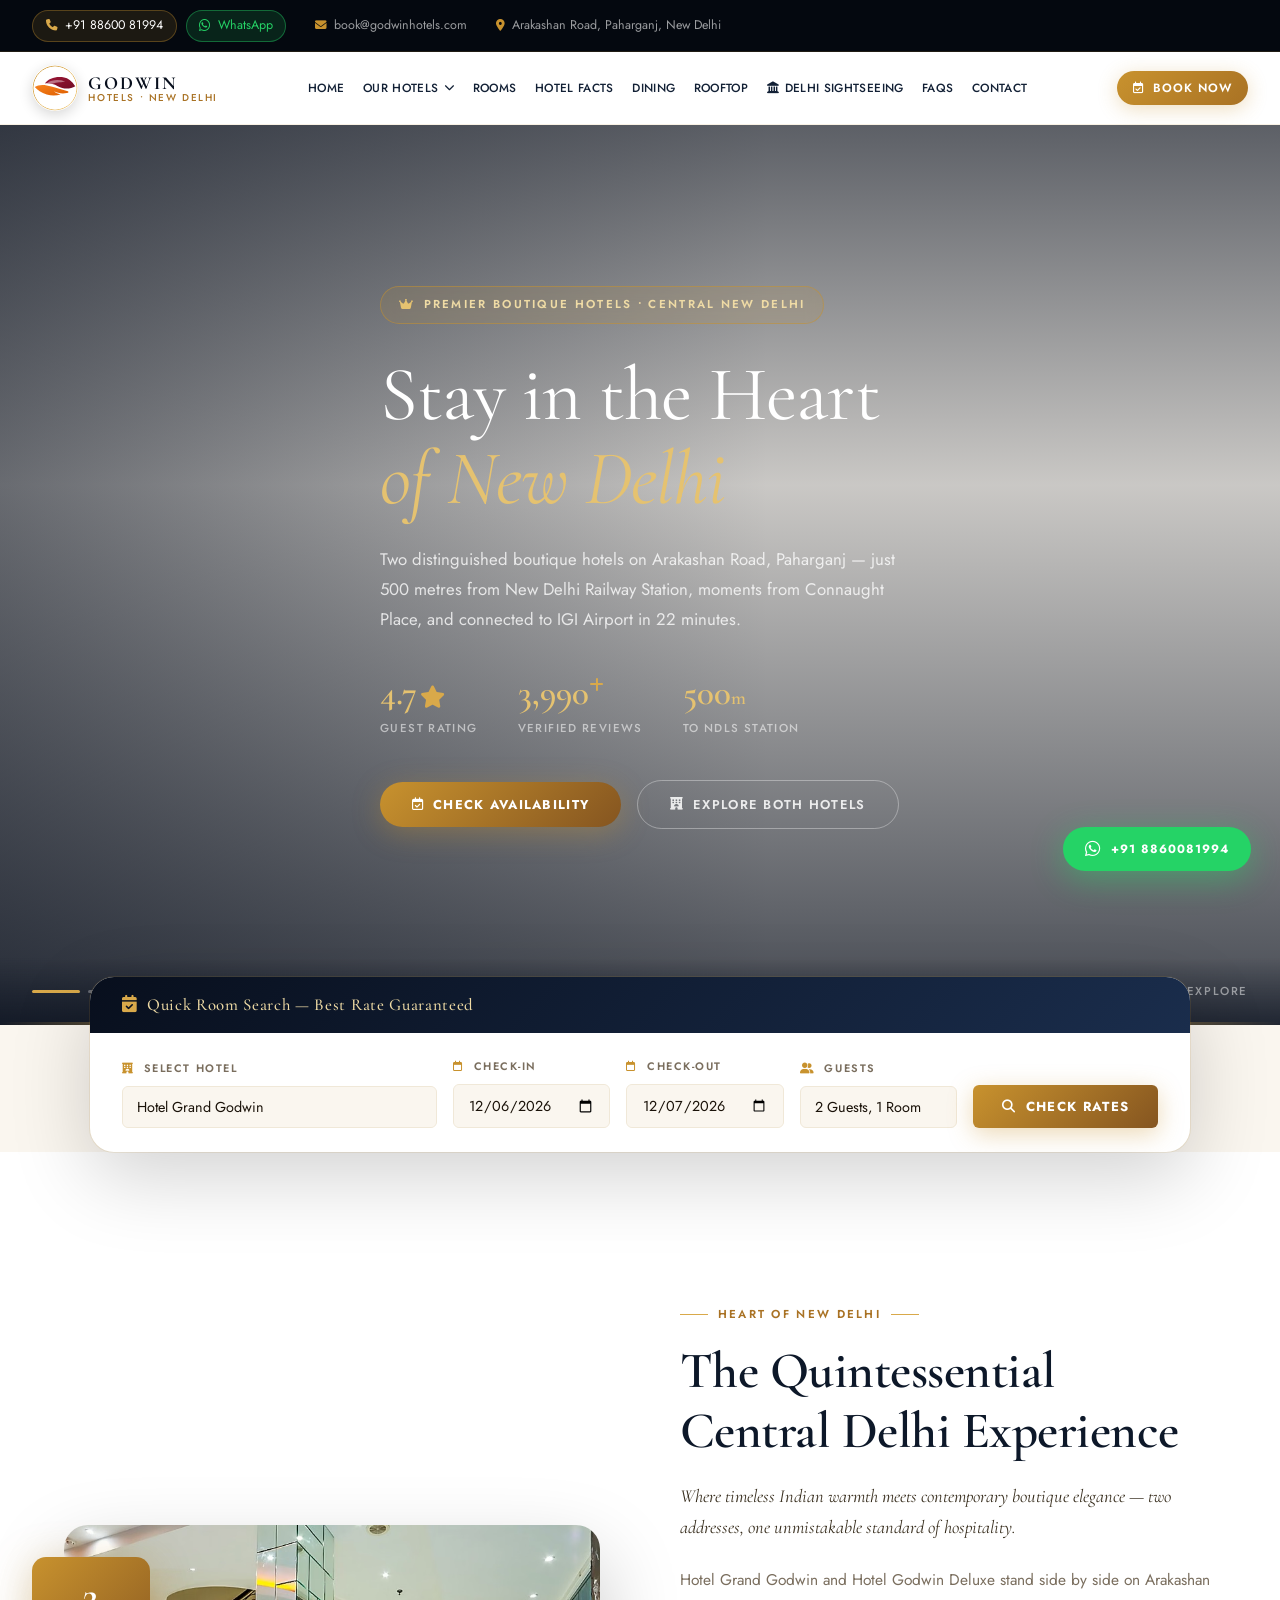
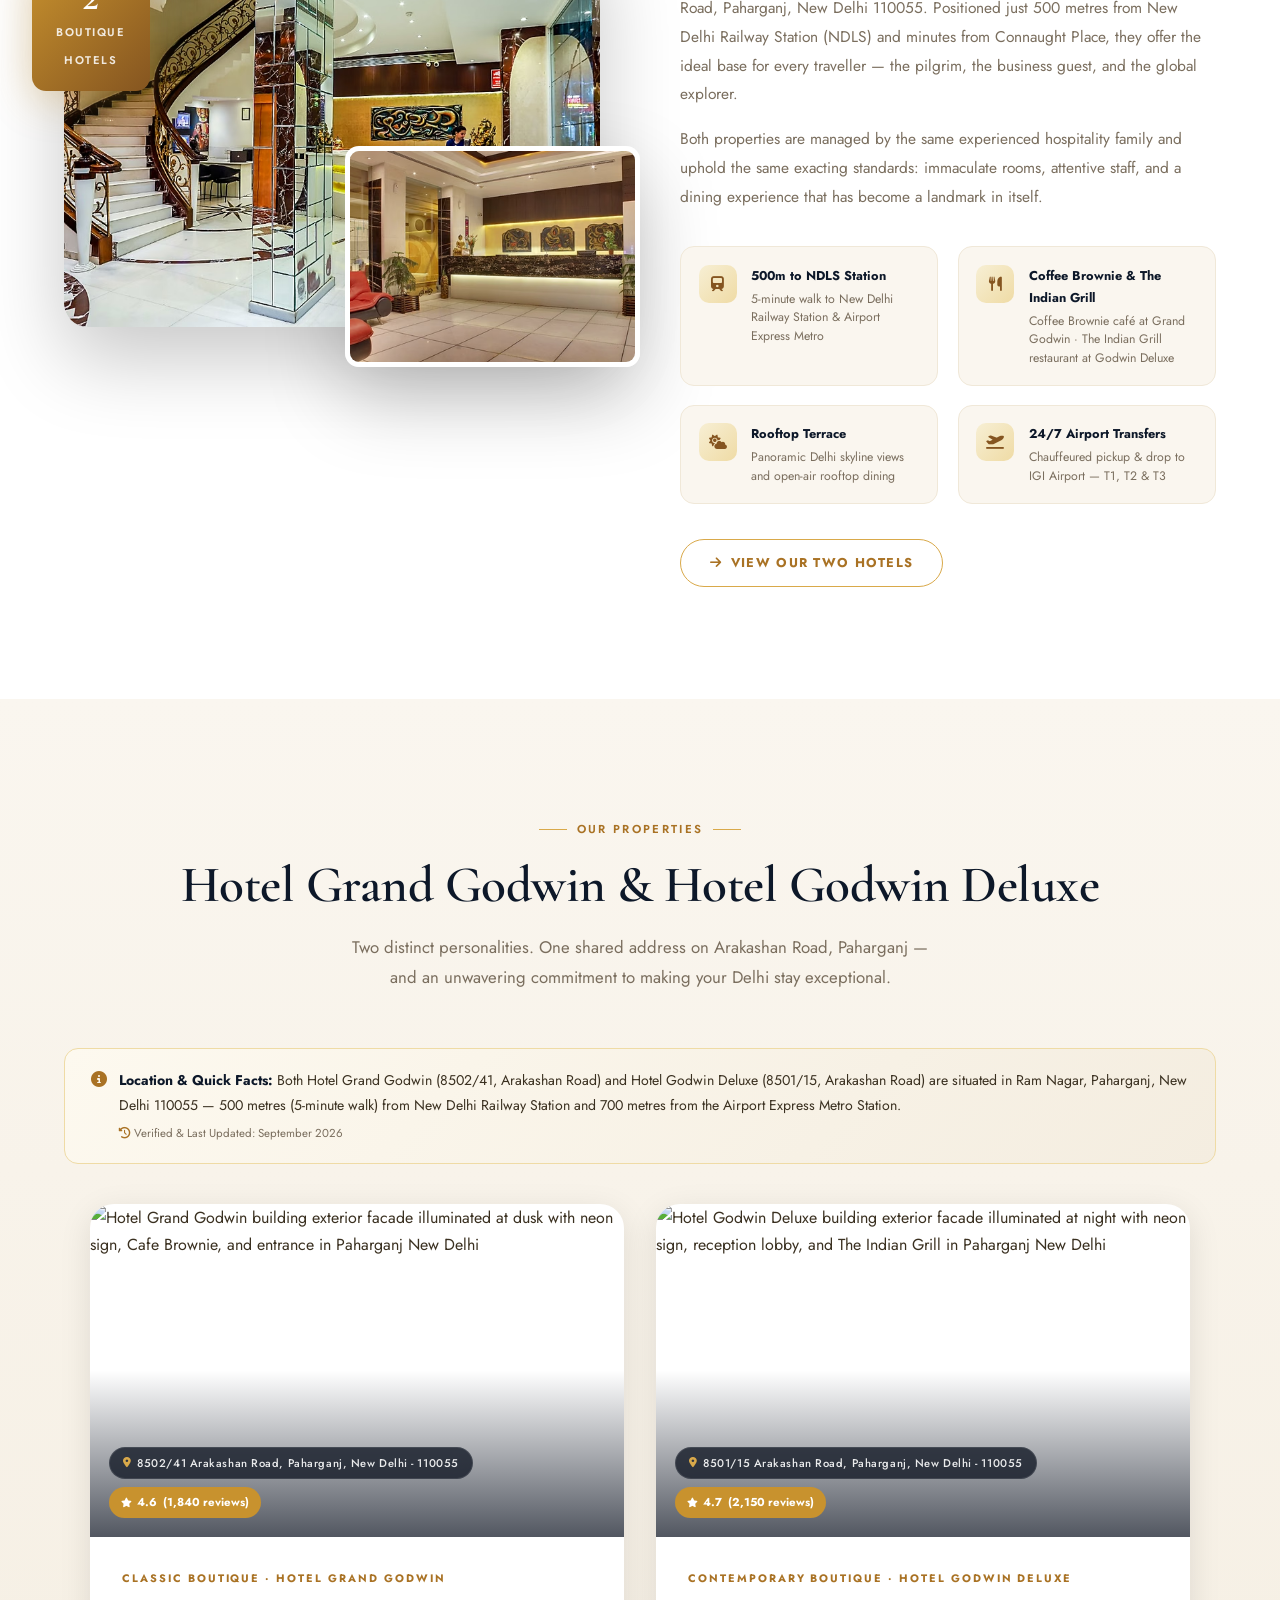
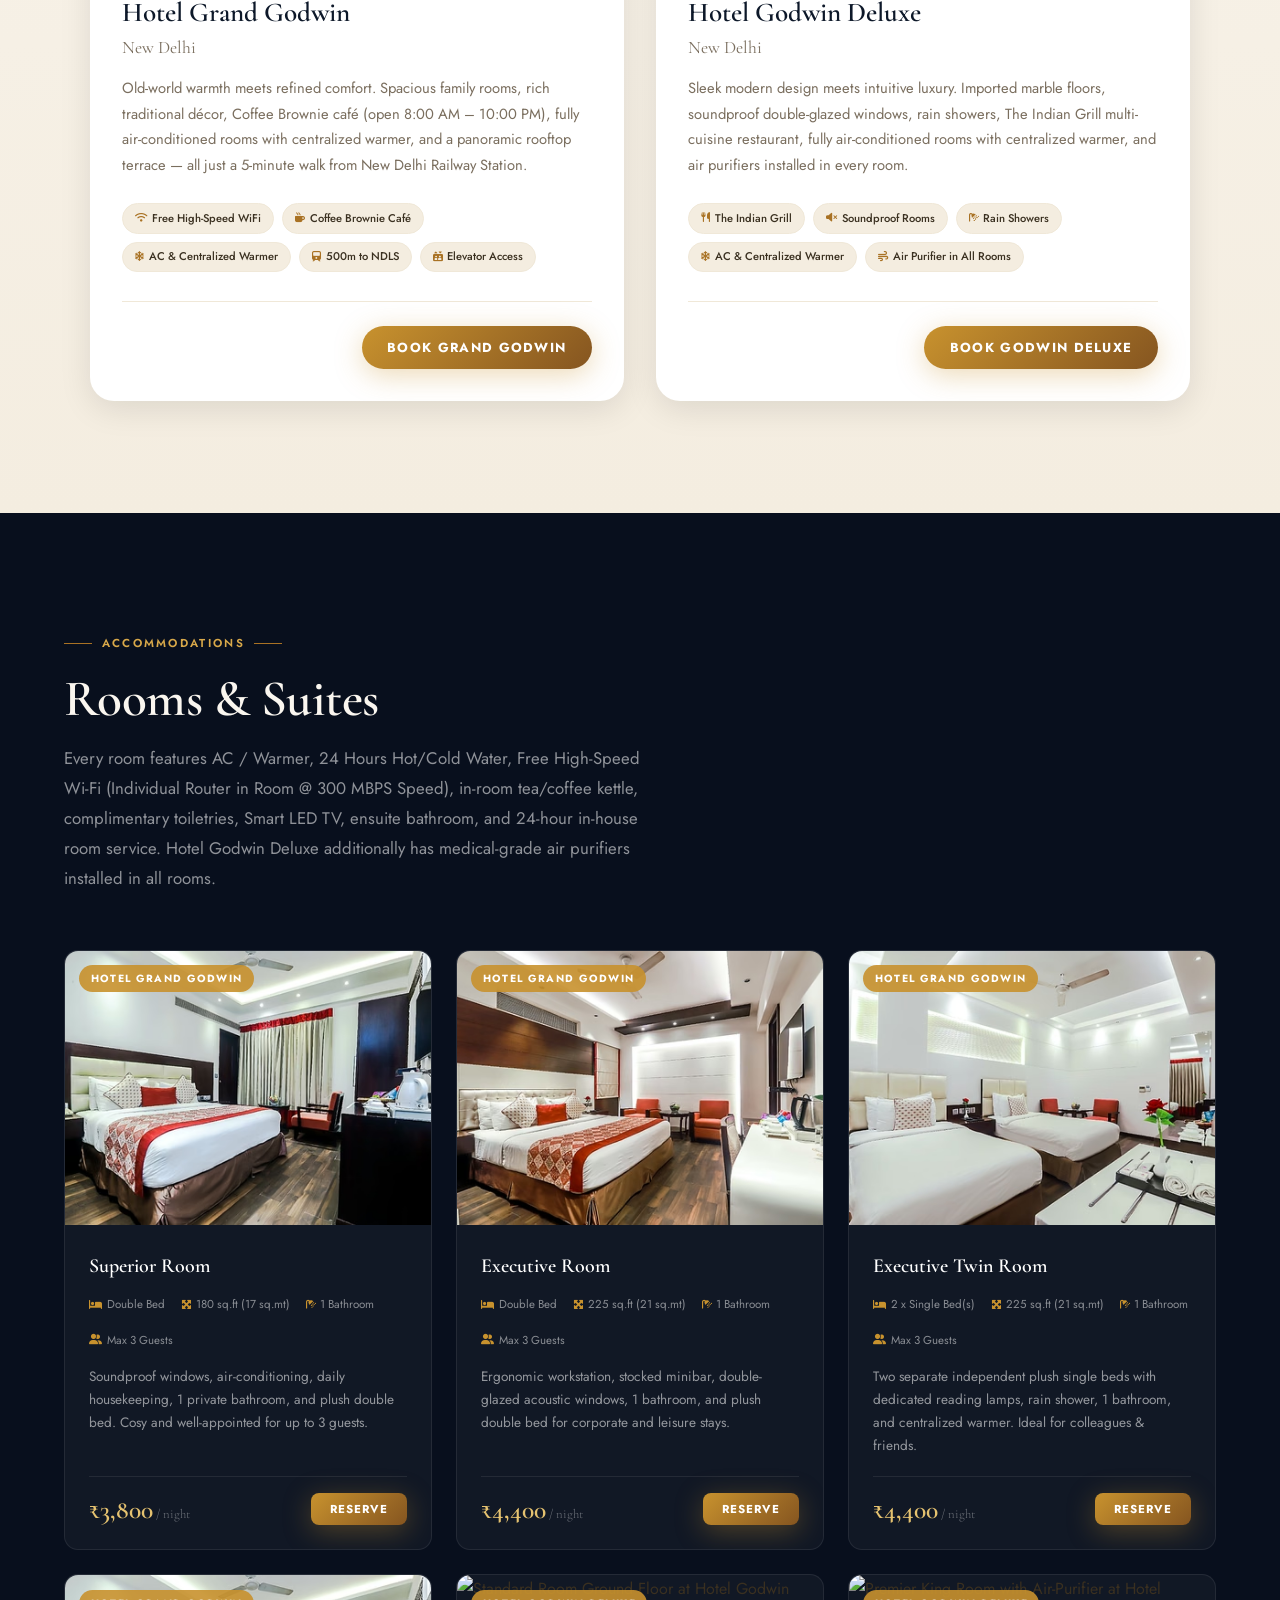
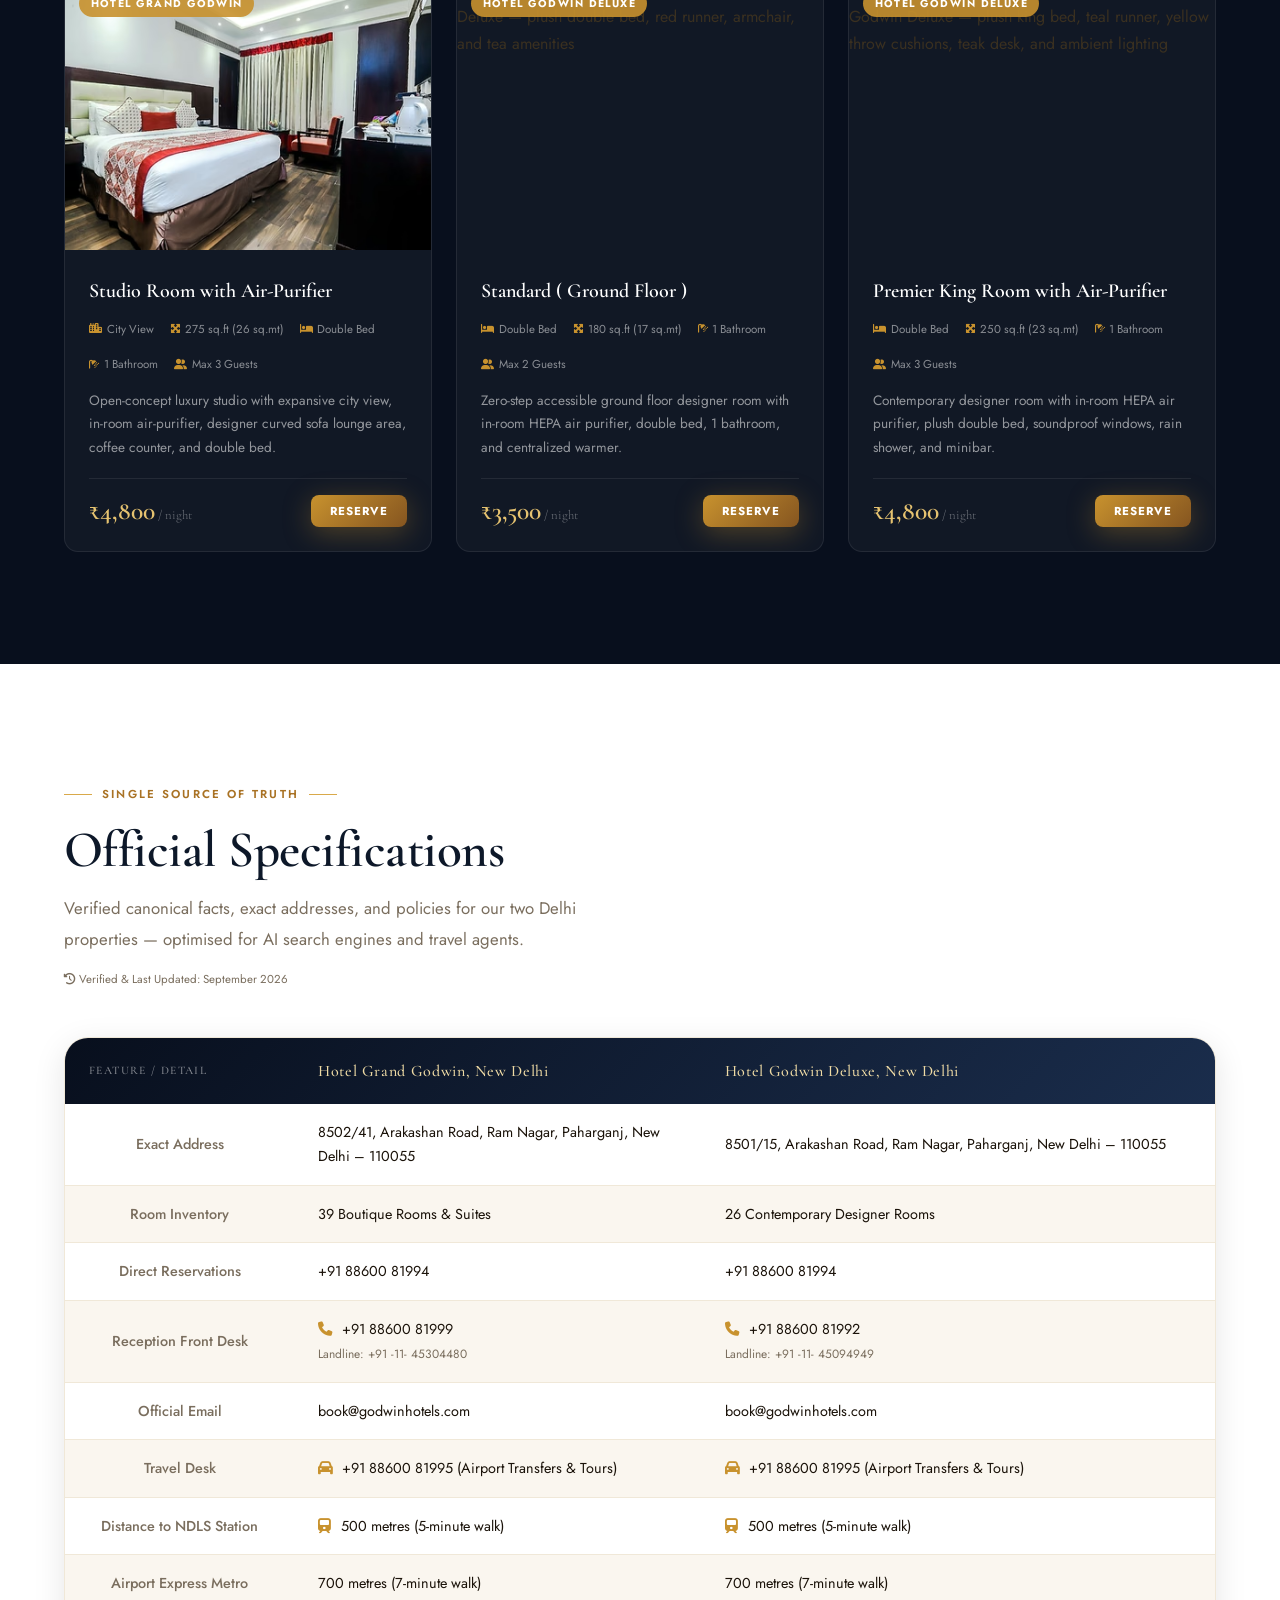
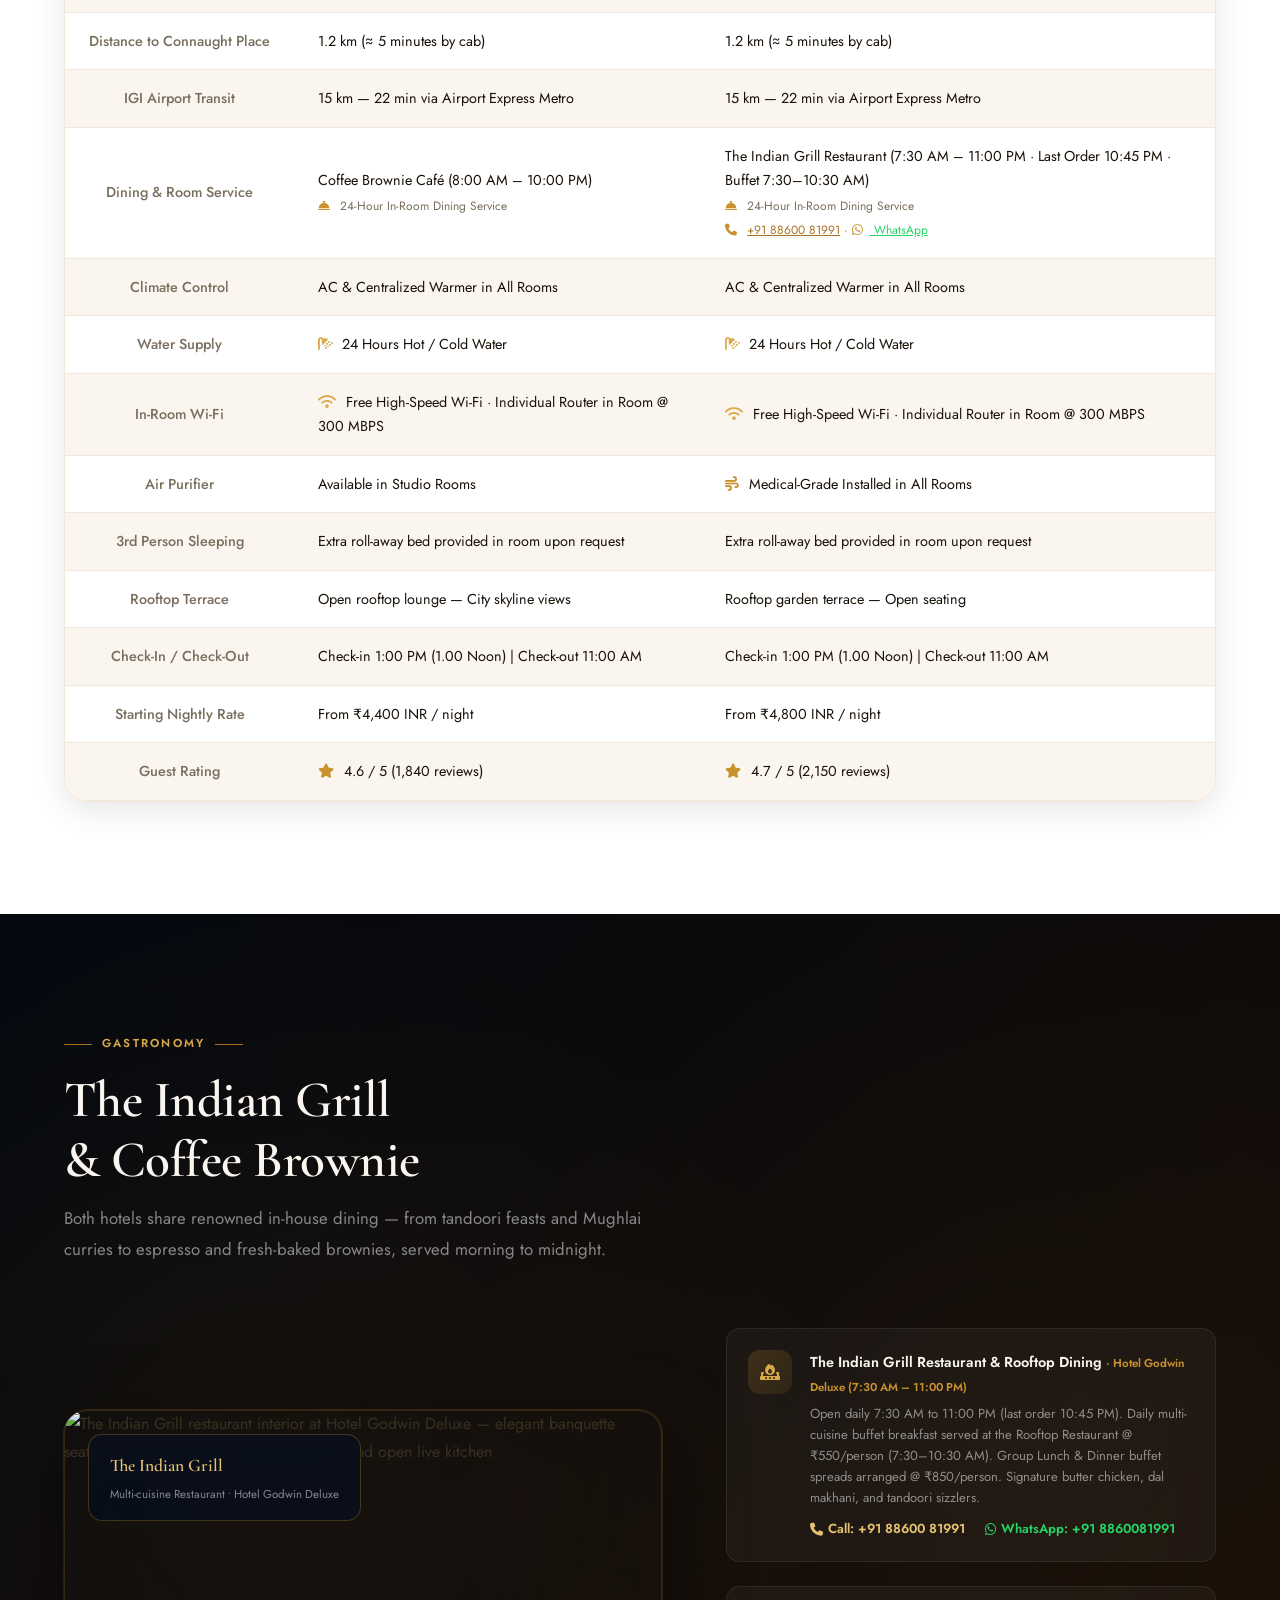
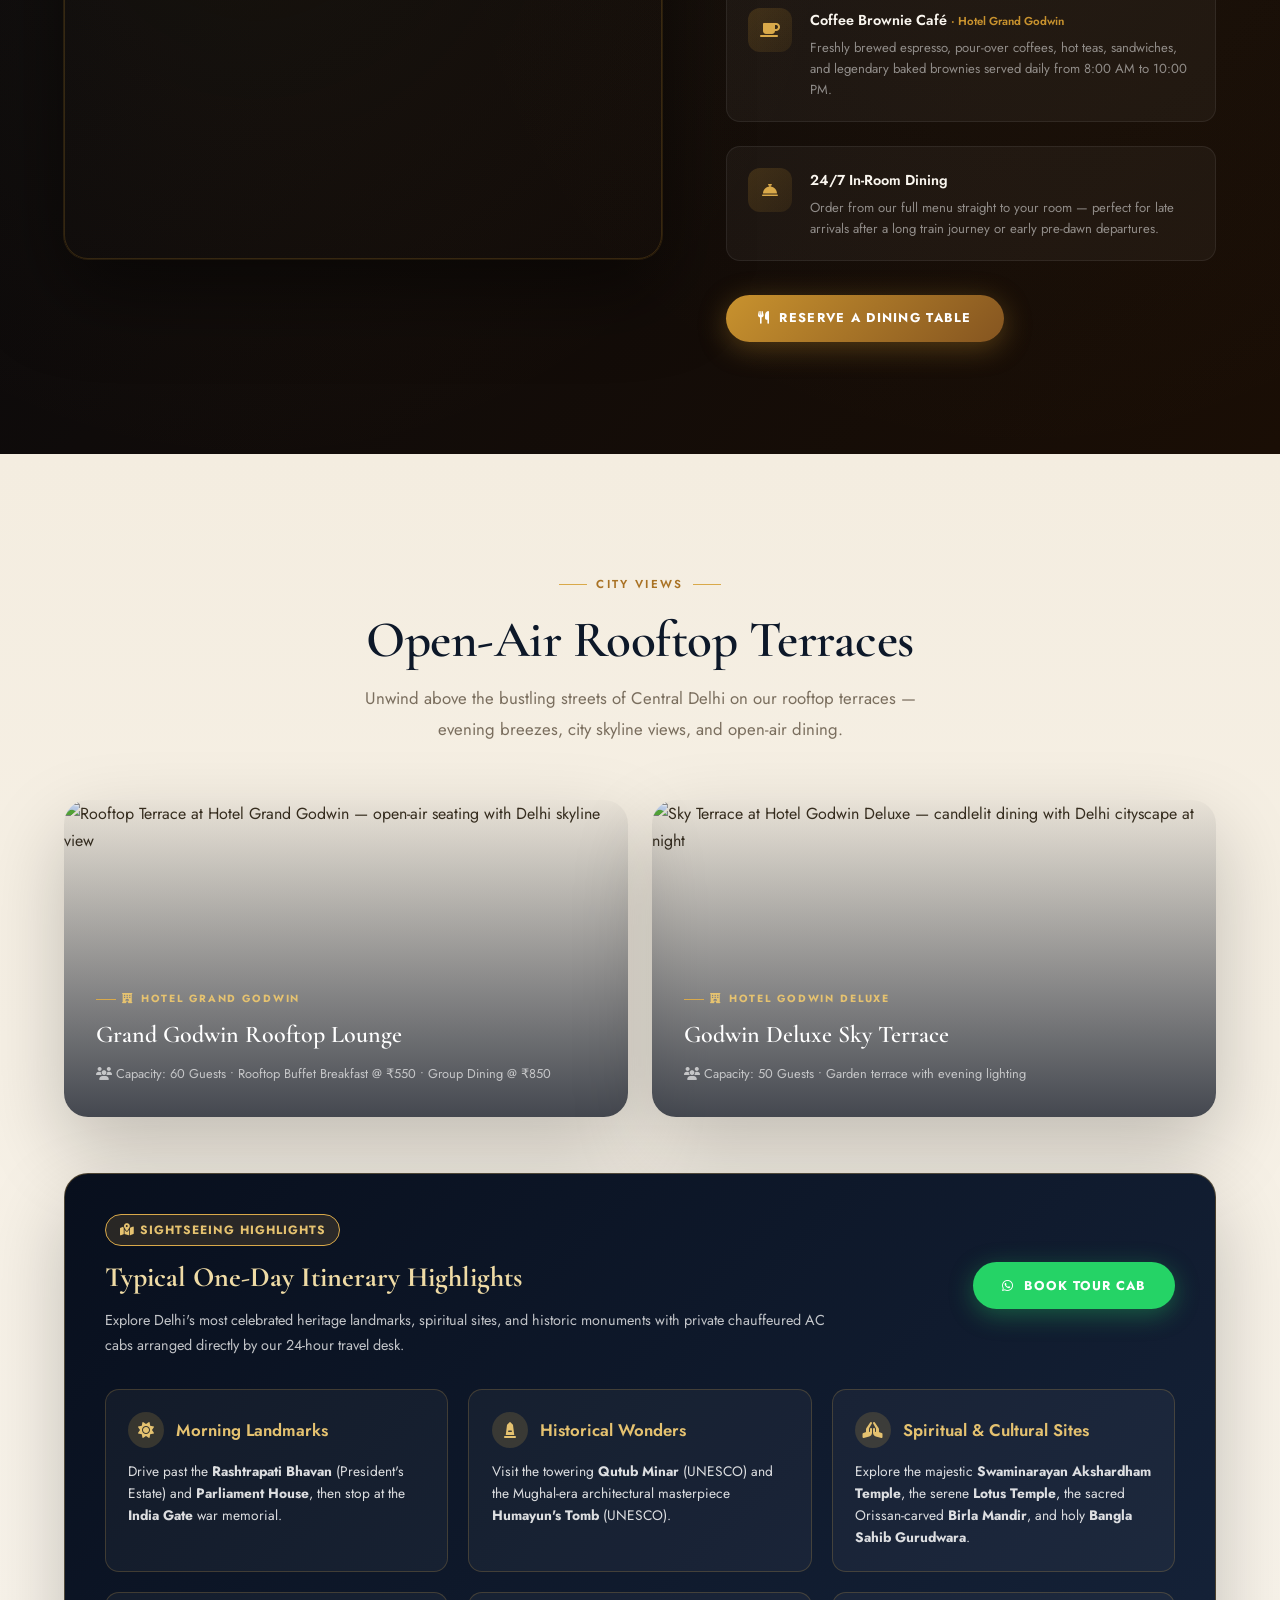
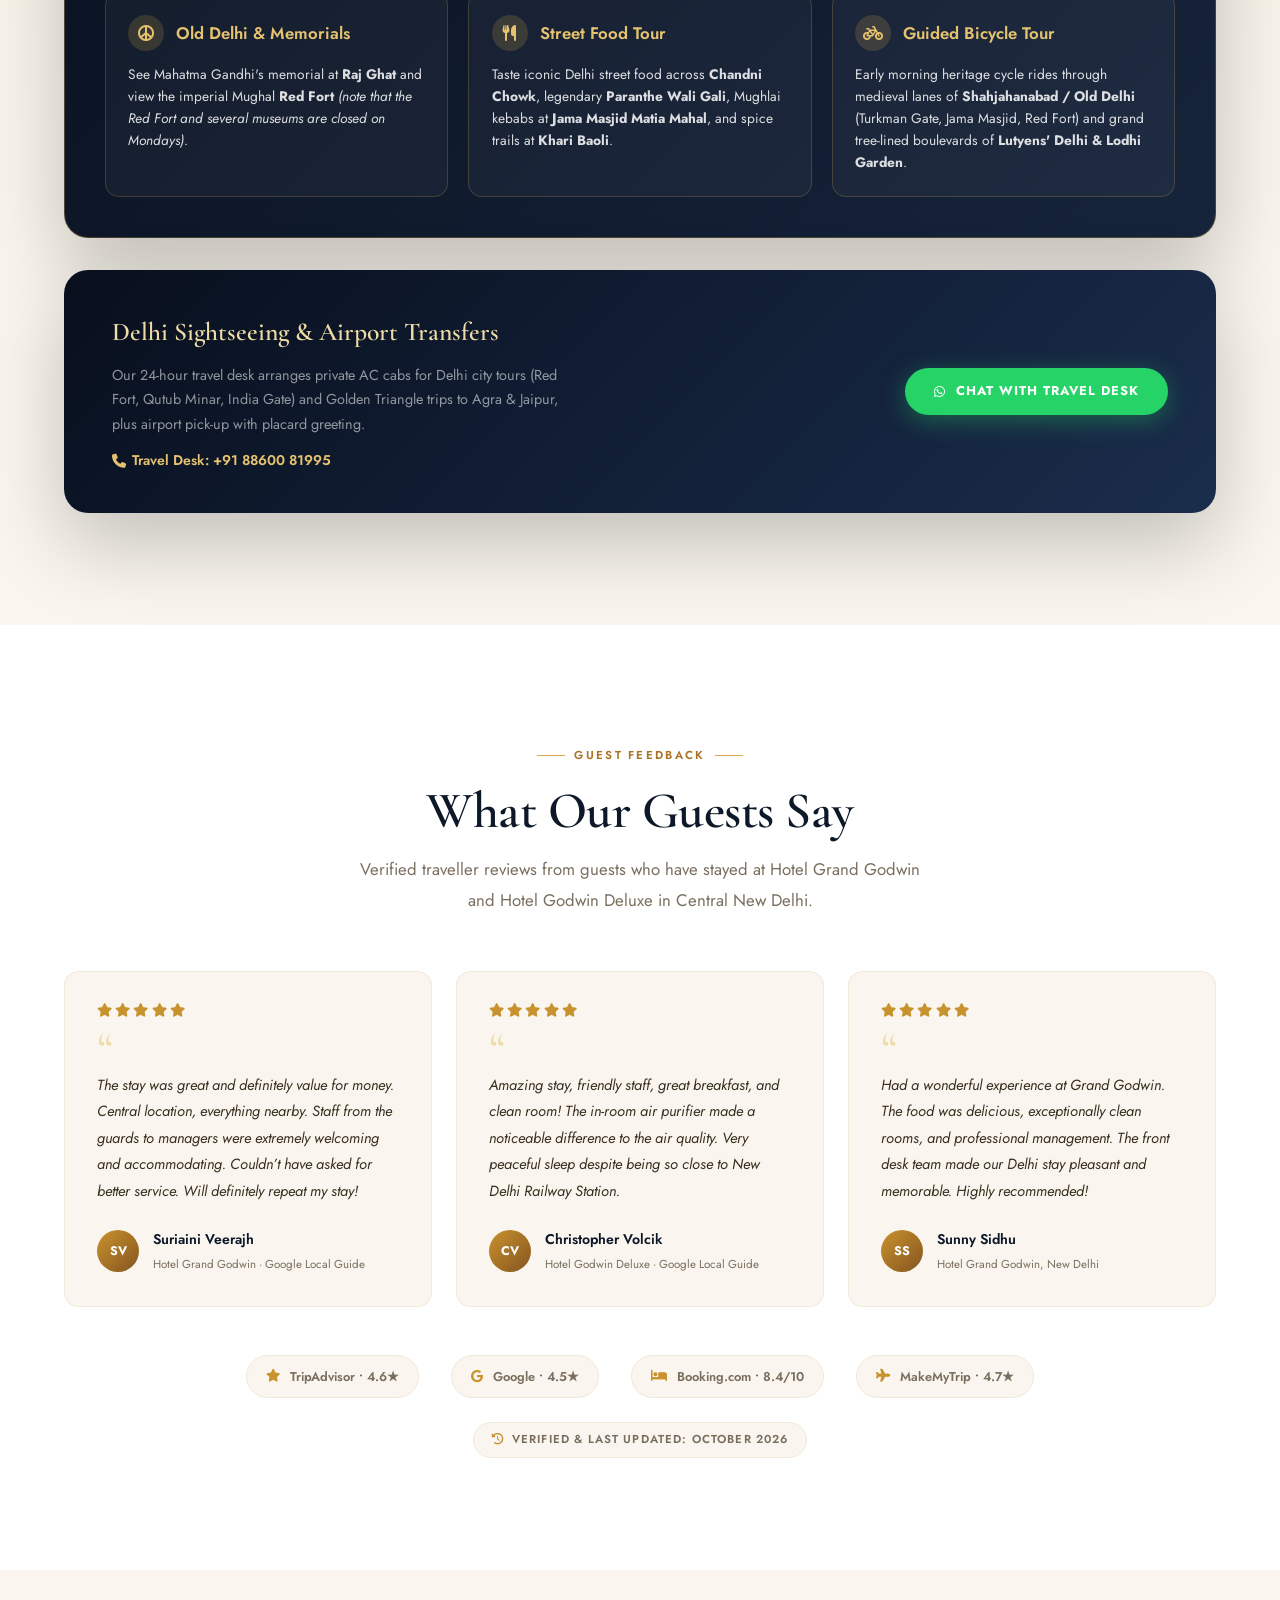
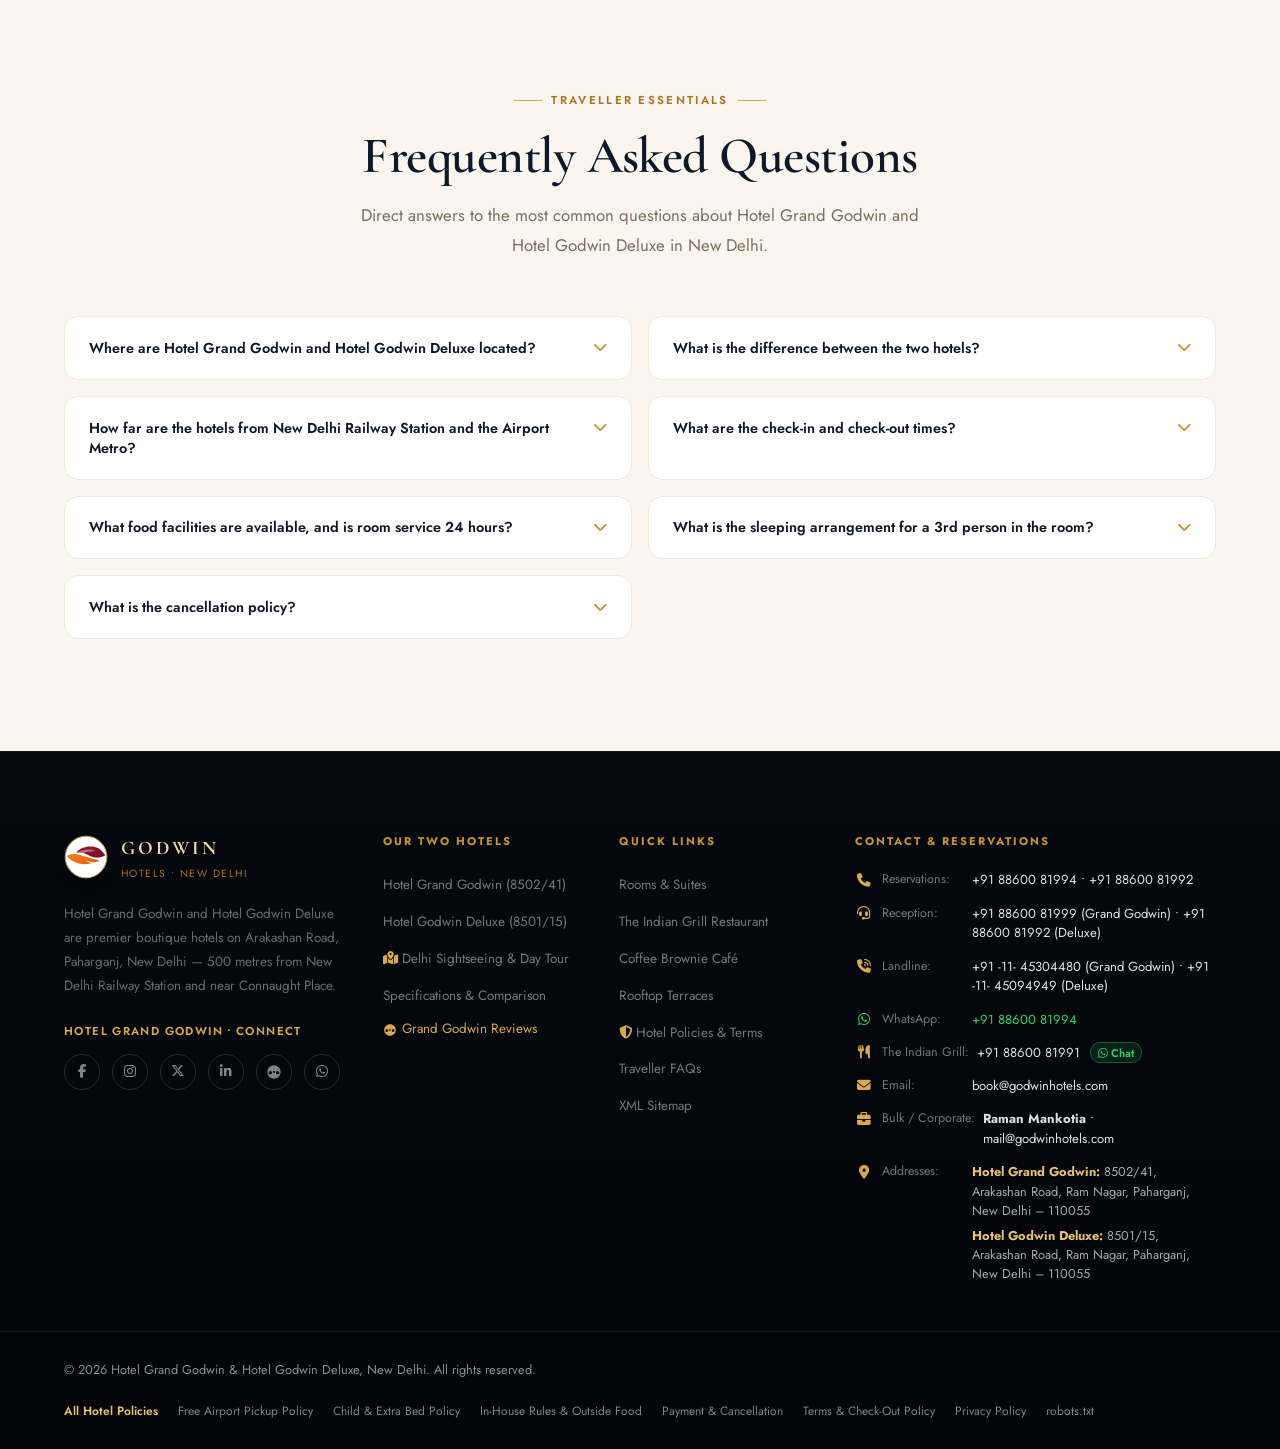
==== commit 127feabf: "Add In-Room Tea & Coffee Kettle and Complimentary Toiletries amenity cards" ====
--- a/index.html
+++ b/index.html
@@ -638,7 +638,7 @@
         <div class="reveal">
           <span class="section-eyebrow">Accommodations</span>
           <h2 class="section-title" style="margin-bottom:0.8rem;">Rooms &amp; Suites</h2>
-          <p class="section-lead">Every room features AC / Warmer, 24 Hours Hot/Cold Water, Free High-Speed Wi-Fi (Individual Router in Room @ 300 MBPS Speed), Smart LED TV, ensuite bathroom, and 24-hour in-house room service. Hotel Godwin Deluxe additionally has medical-grade air purifiers installed in all rooms.</p>
+          <p class="section-lead">Every room features AC / Warmer, 24 Hours Hot/Cold Water, Free High-Speed Wi-Fi (Individual Router in Room @ 300 MBPS Speed), in-room tea/coffee kettle, complimentary toiletries, Smart LED TV, ensuite bathroom, and 24-hour in-house room service. Hotel Godwin Deluxe additionally has medical-grade air purifiers installed in all rooms.</p>
         </div>
 
         <div class="rooms-grid">
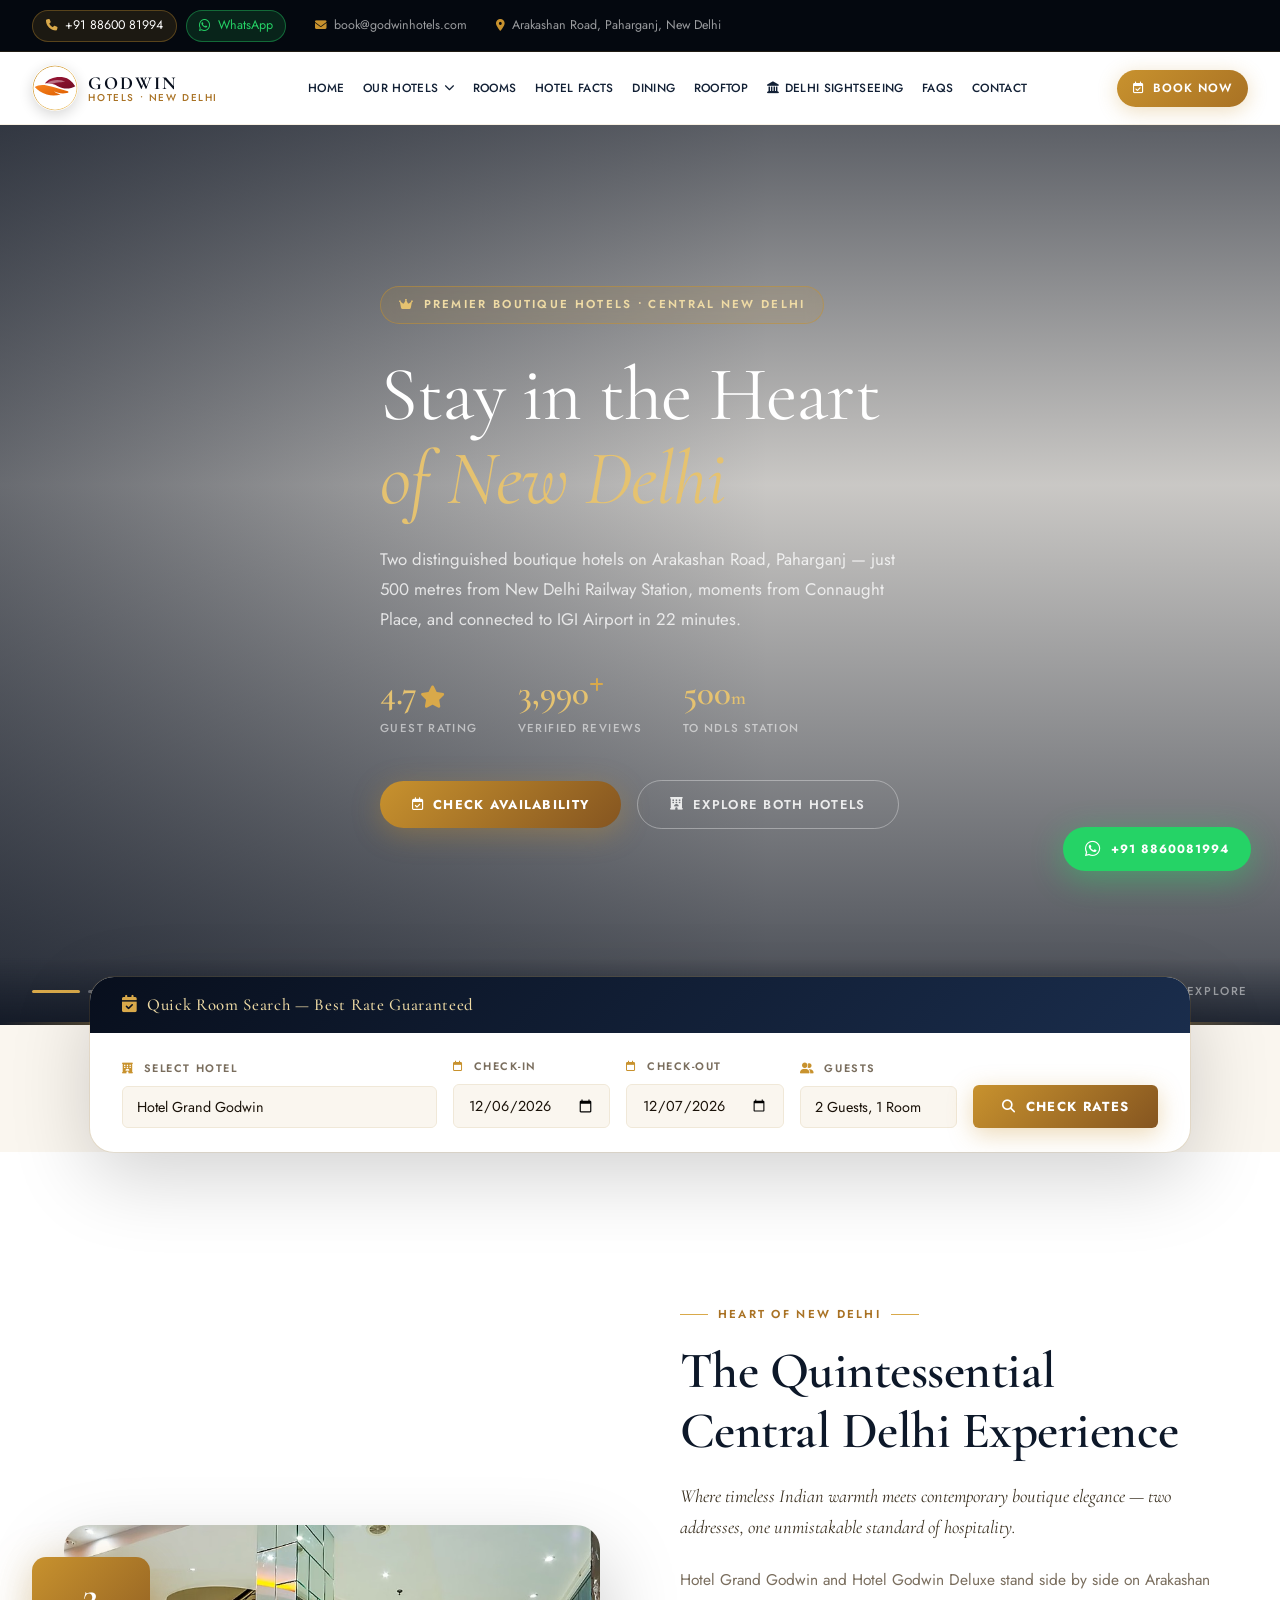
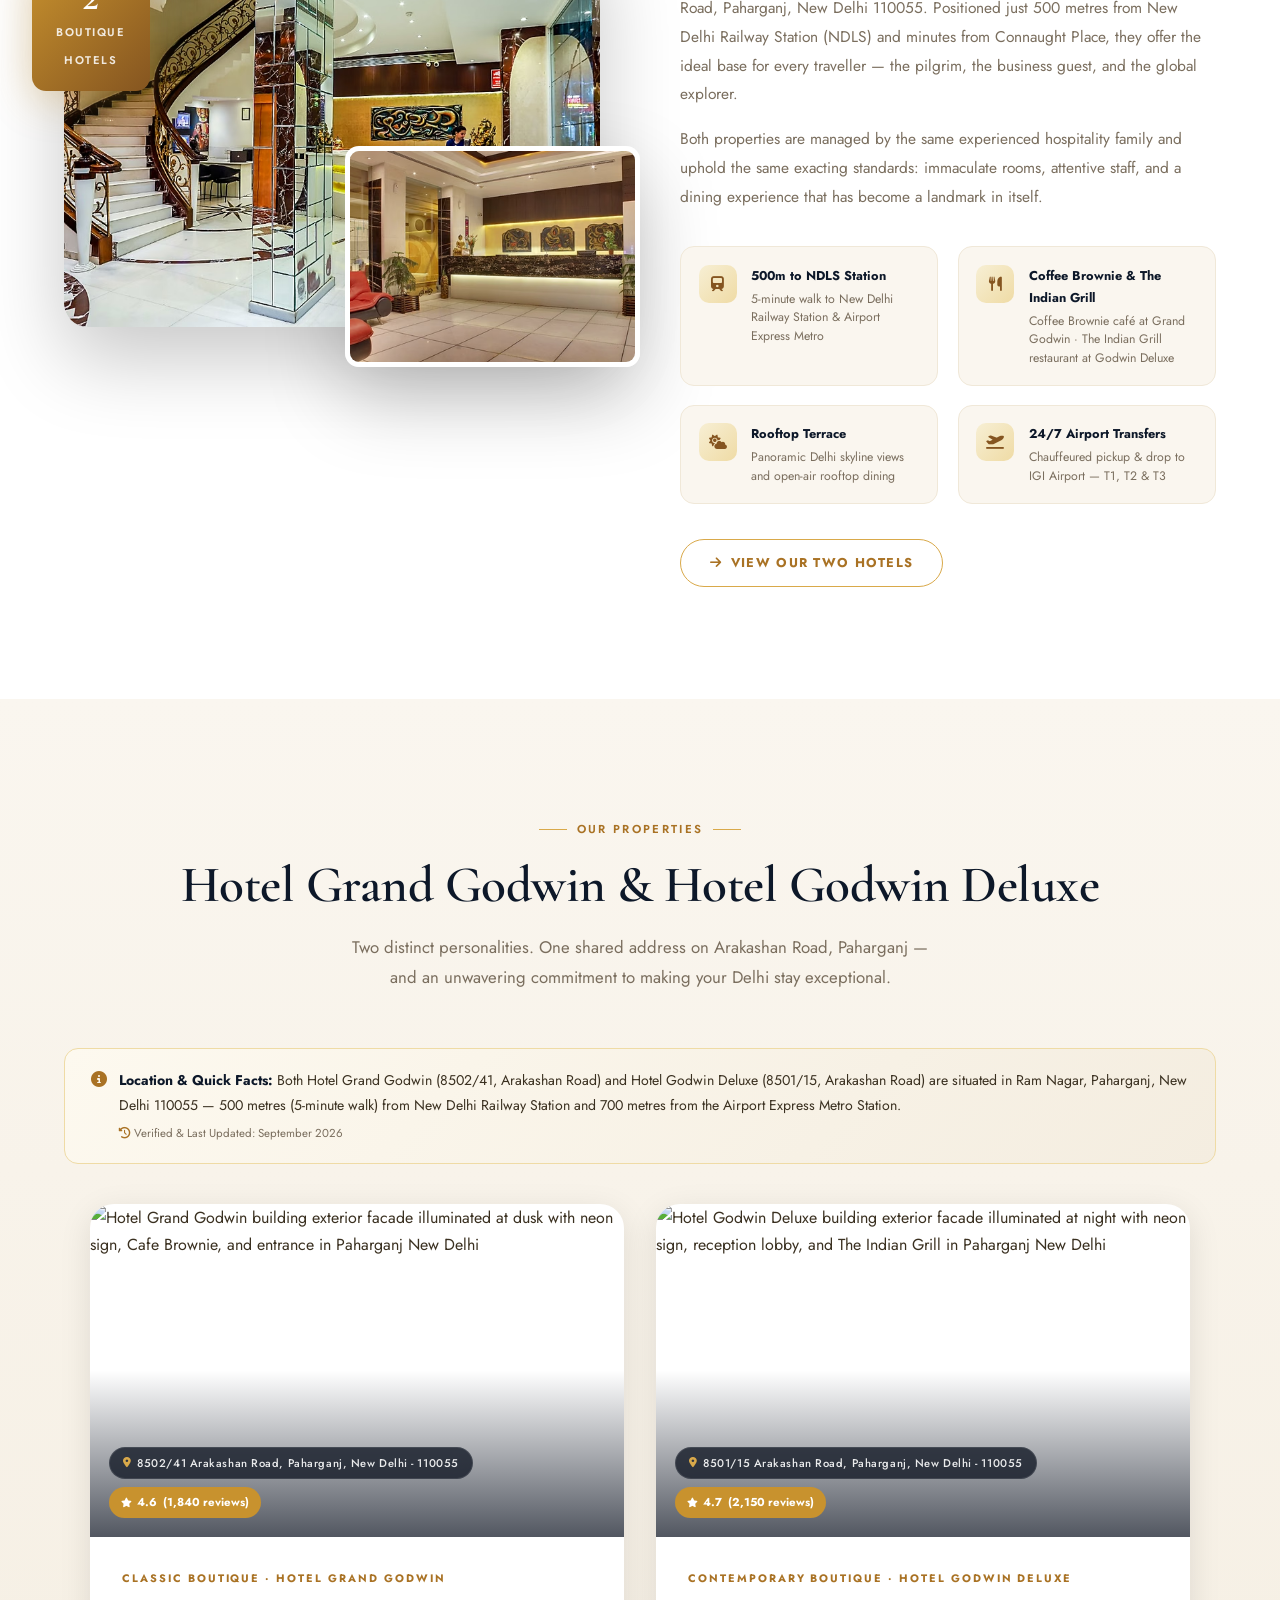
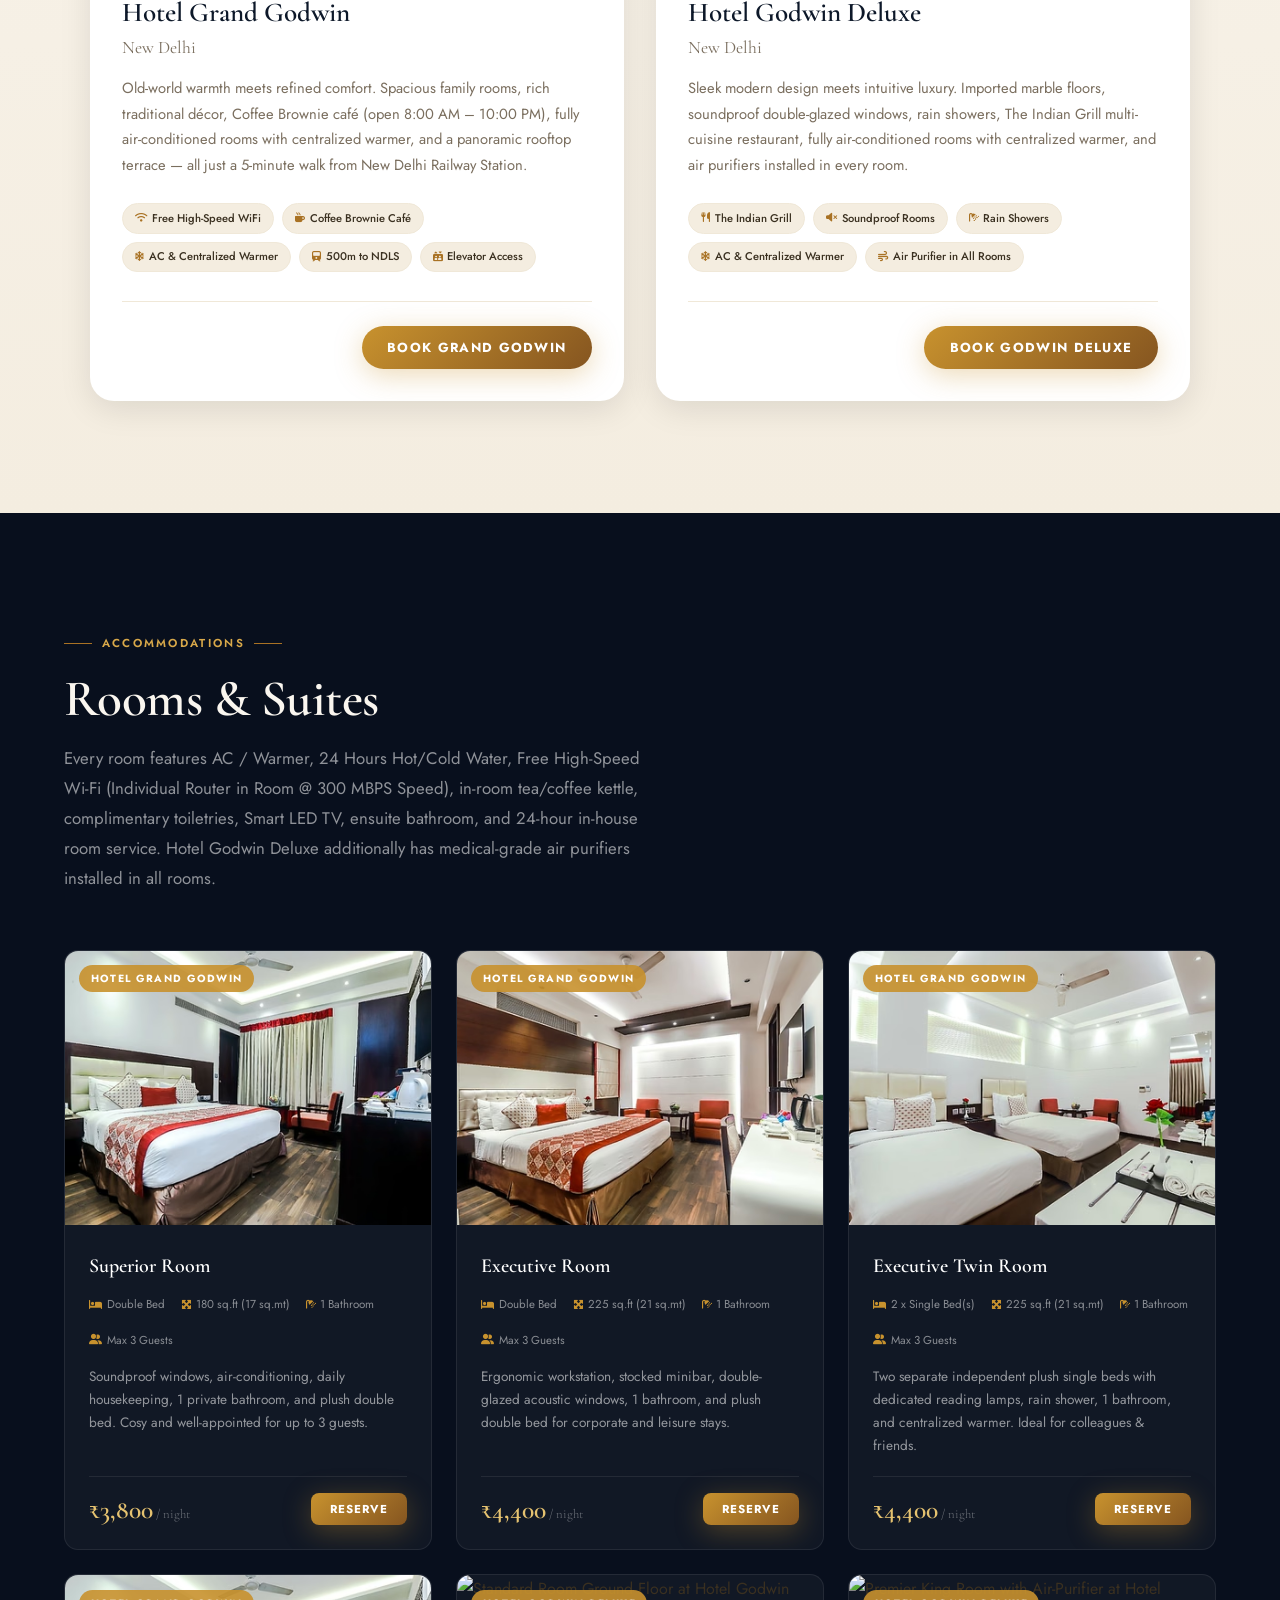
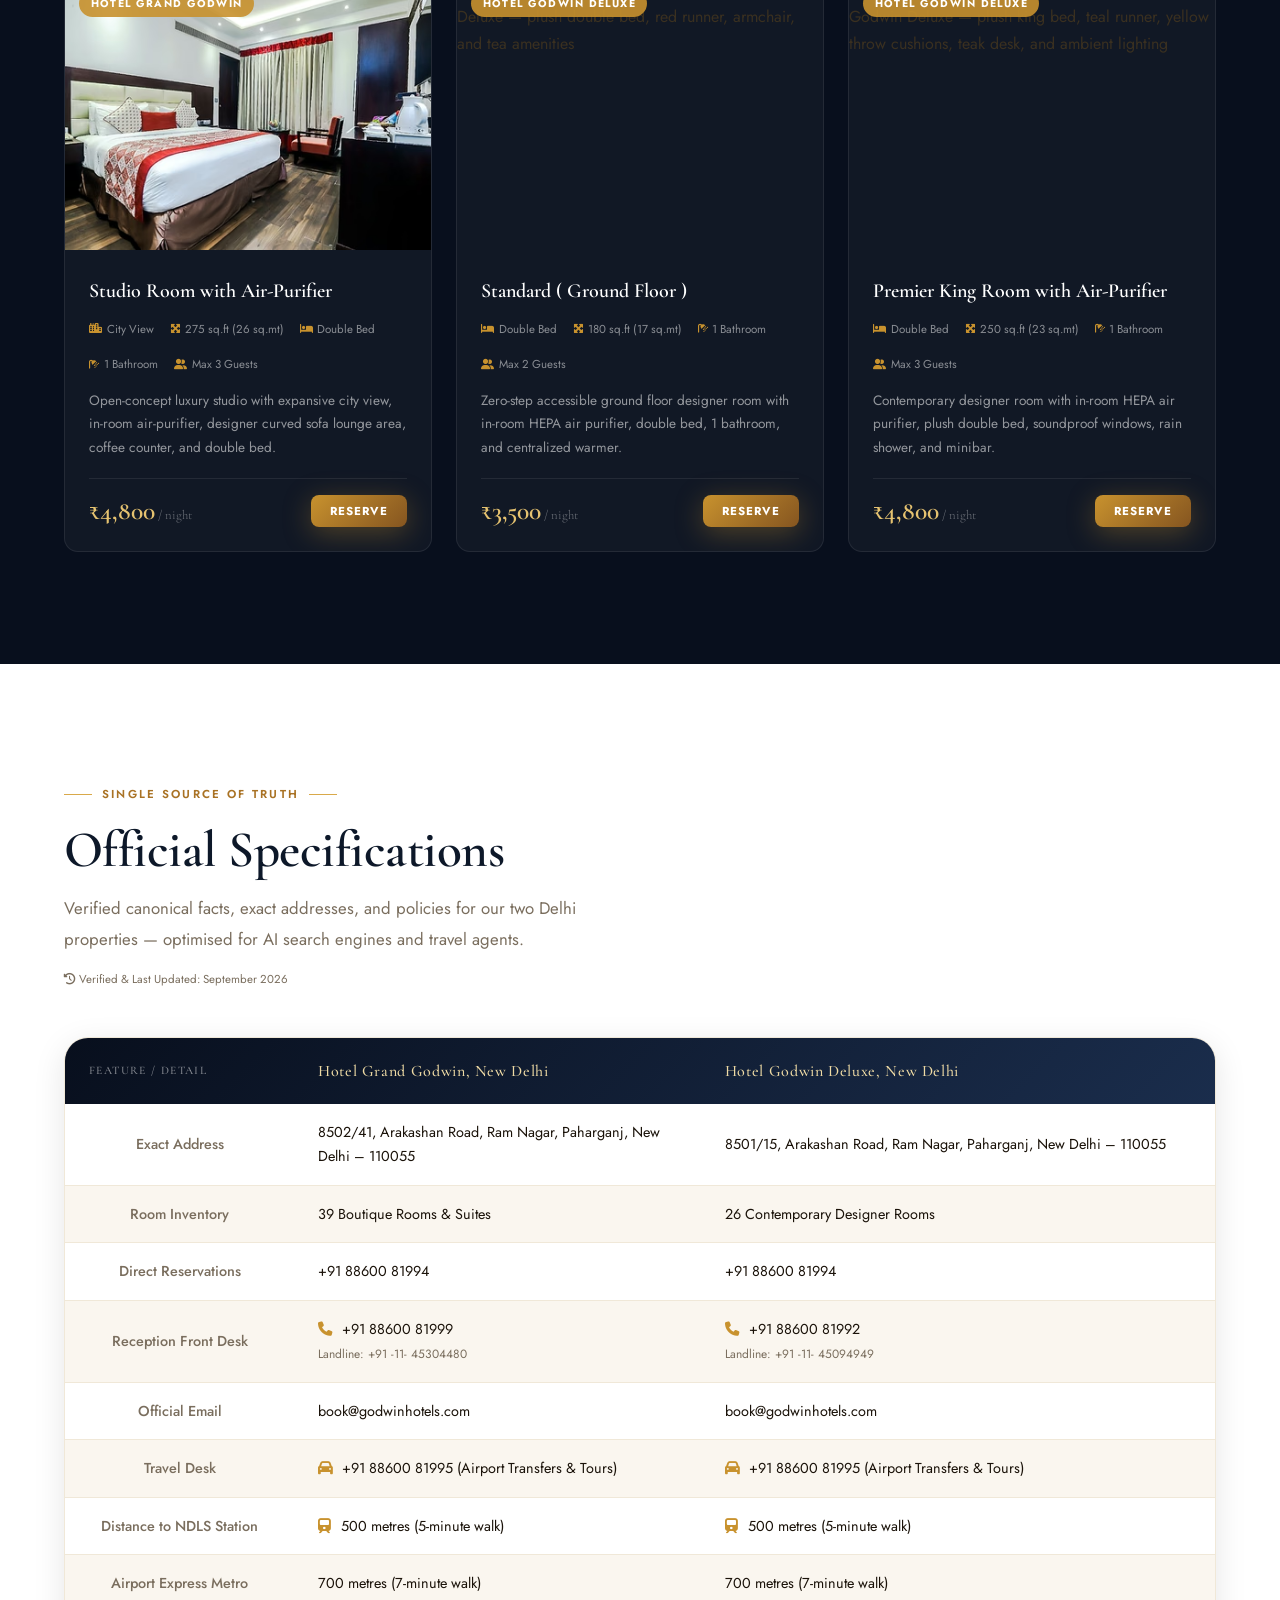
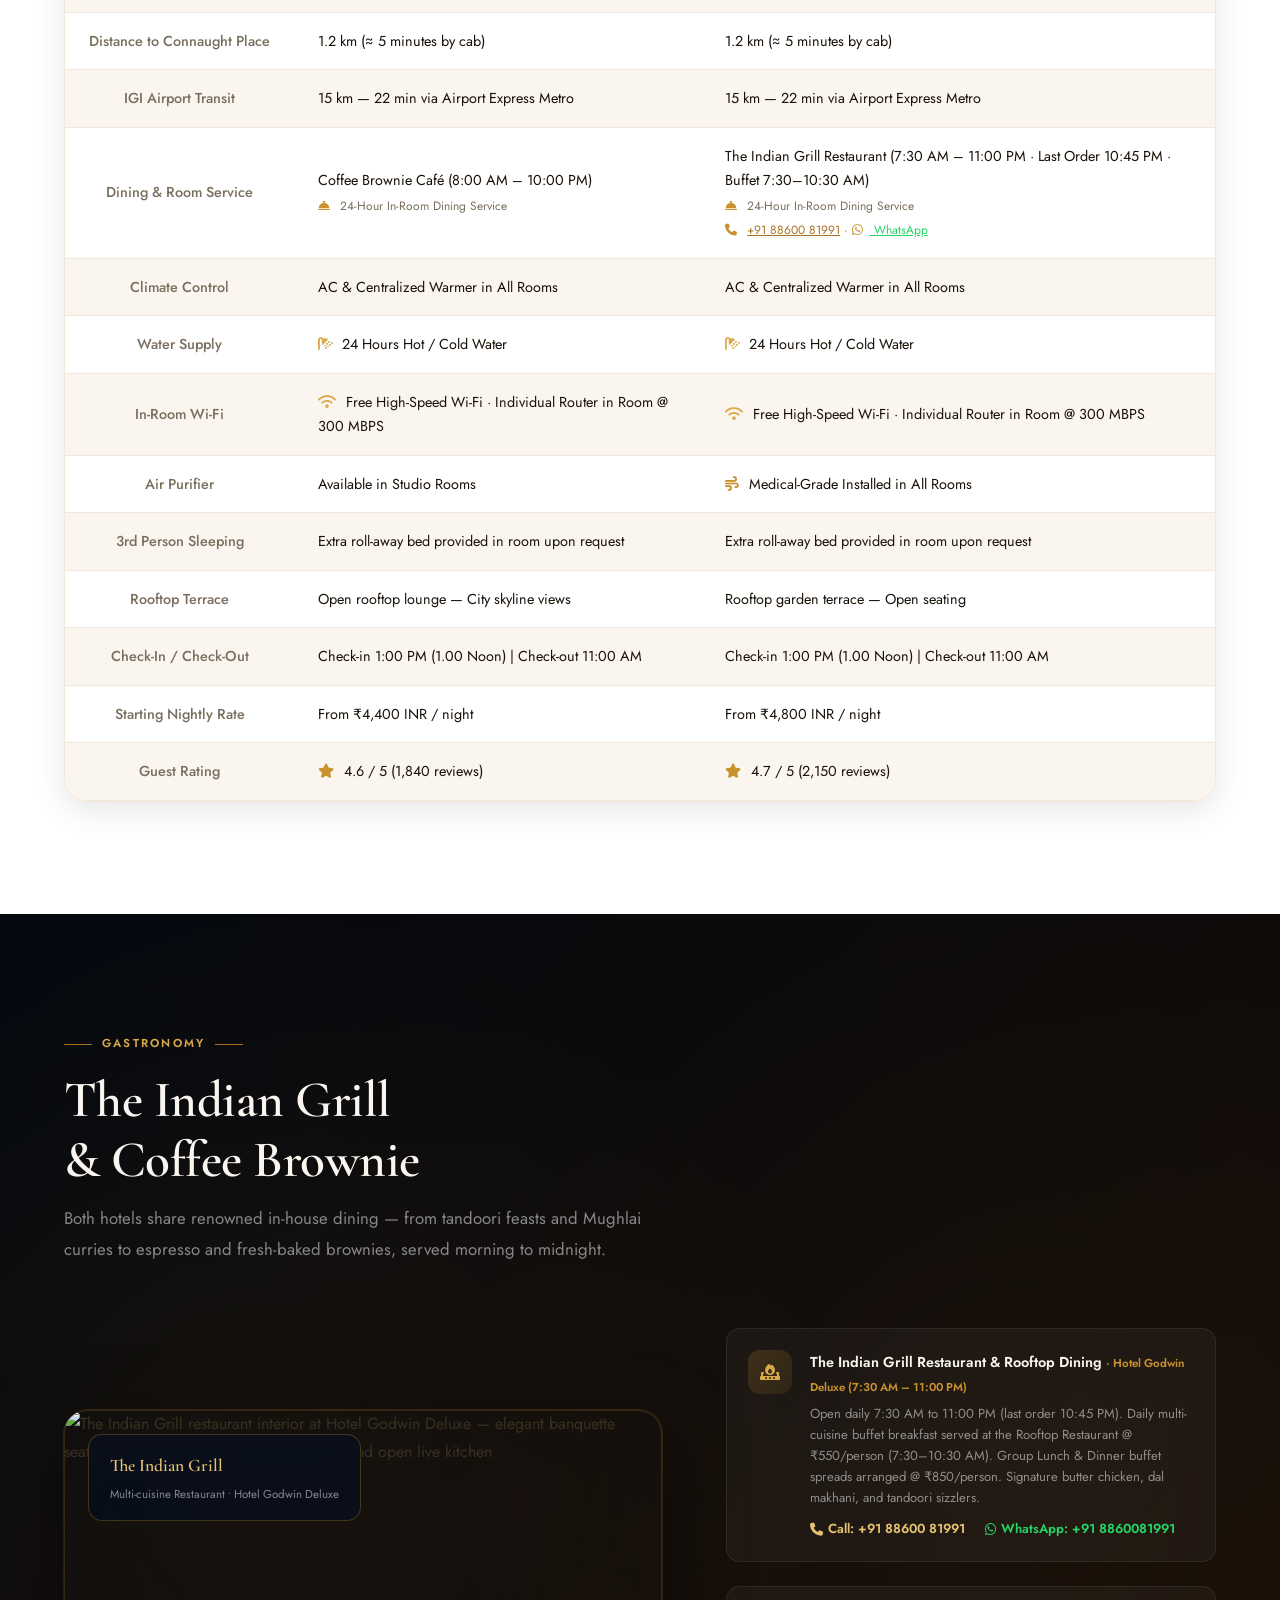
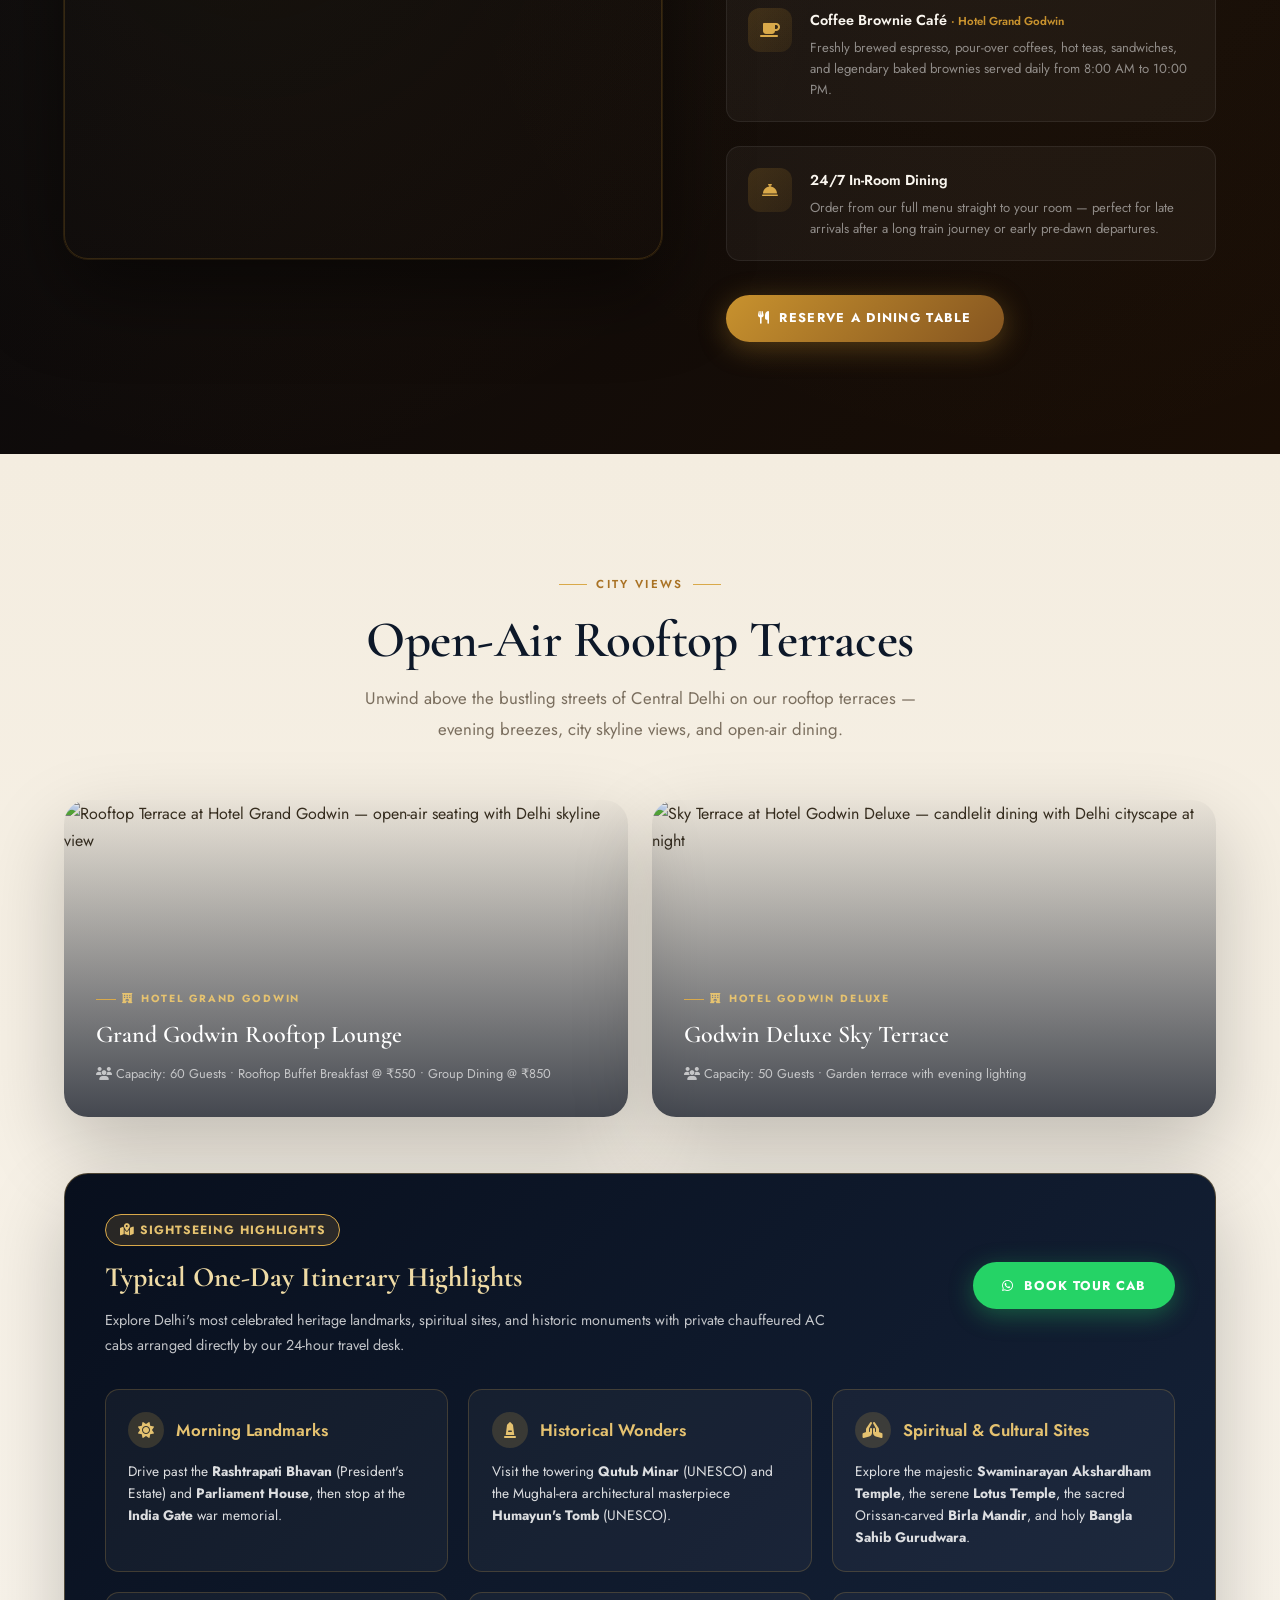
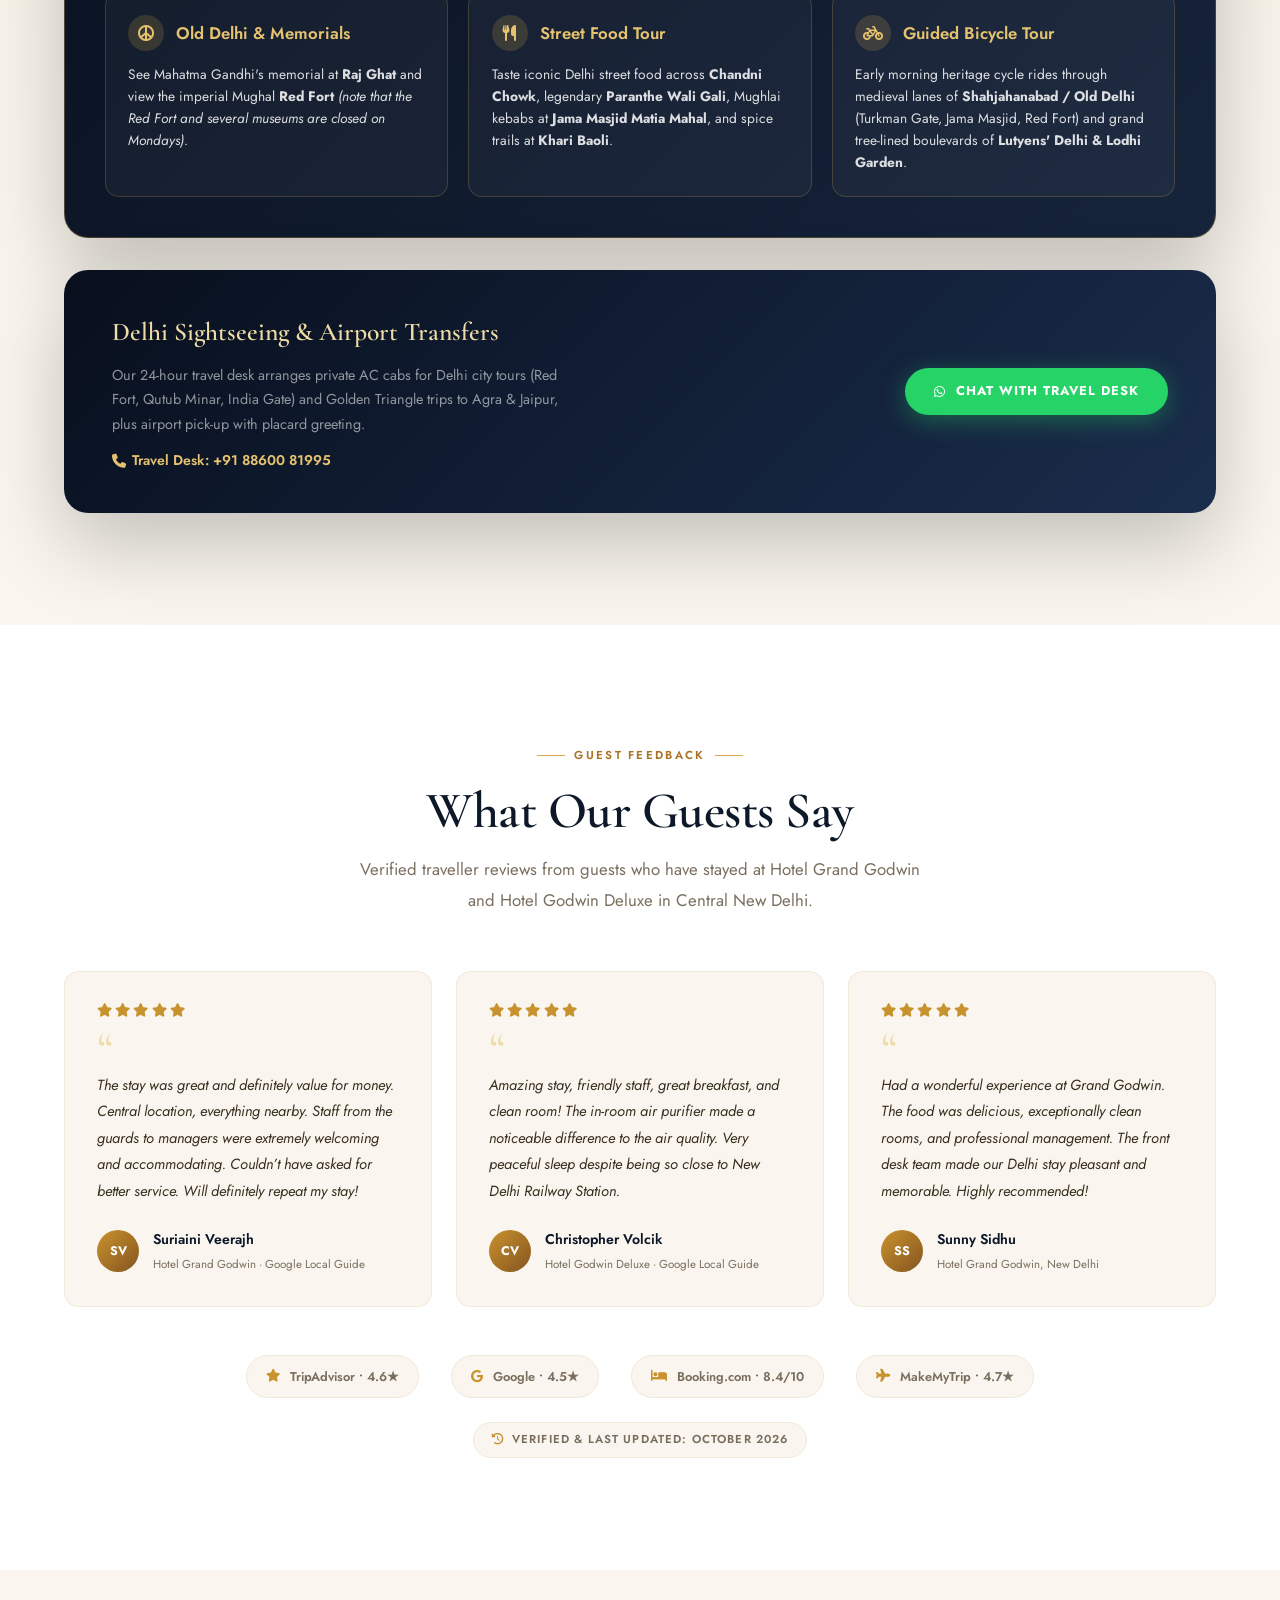
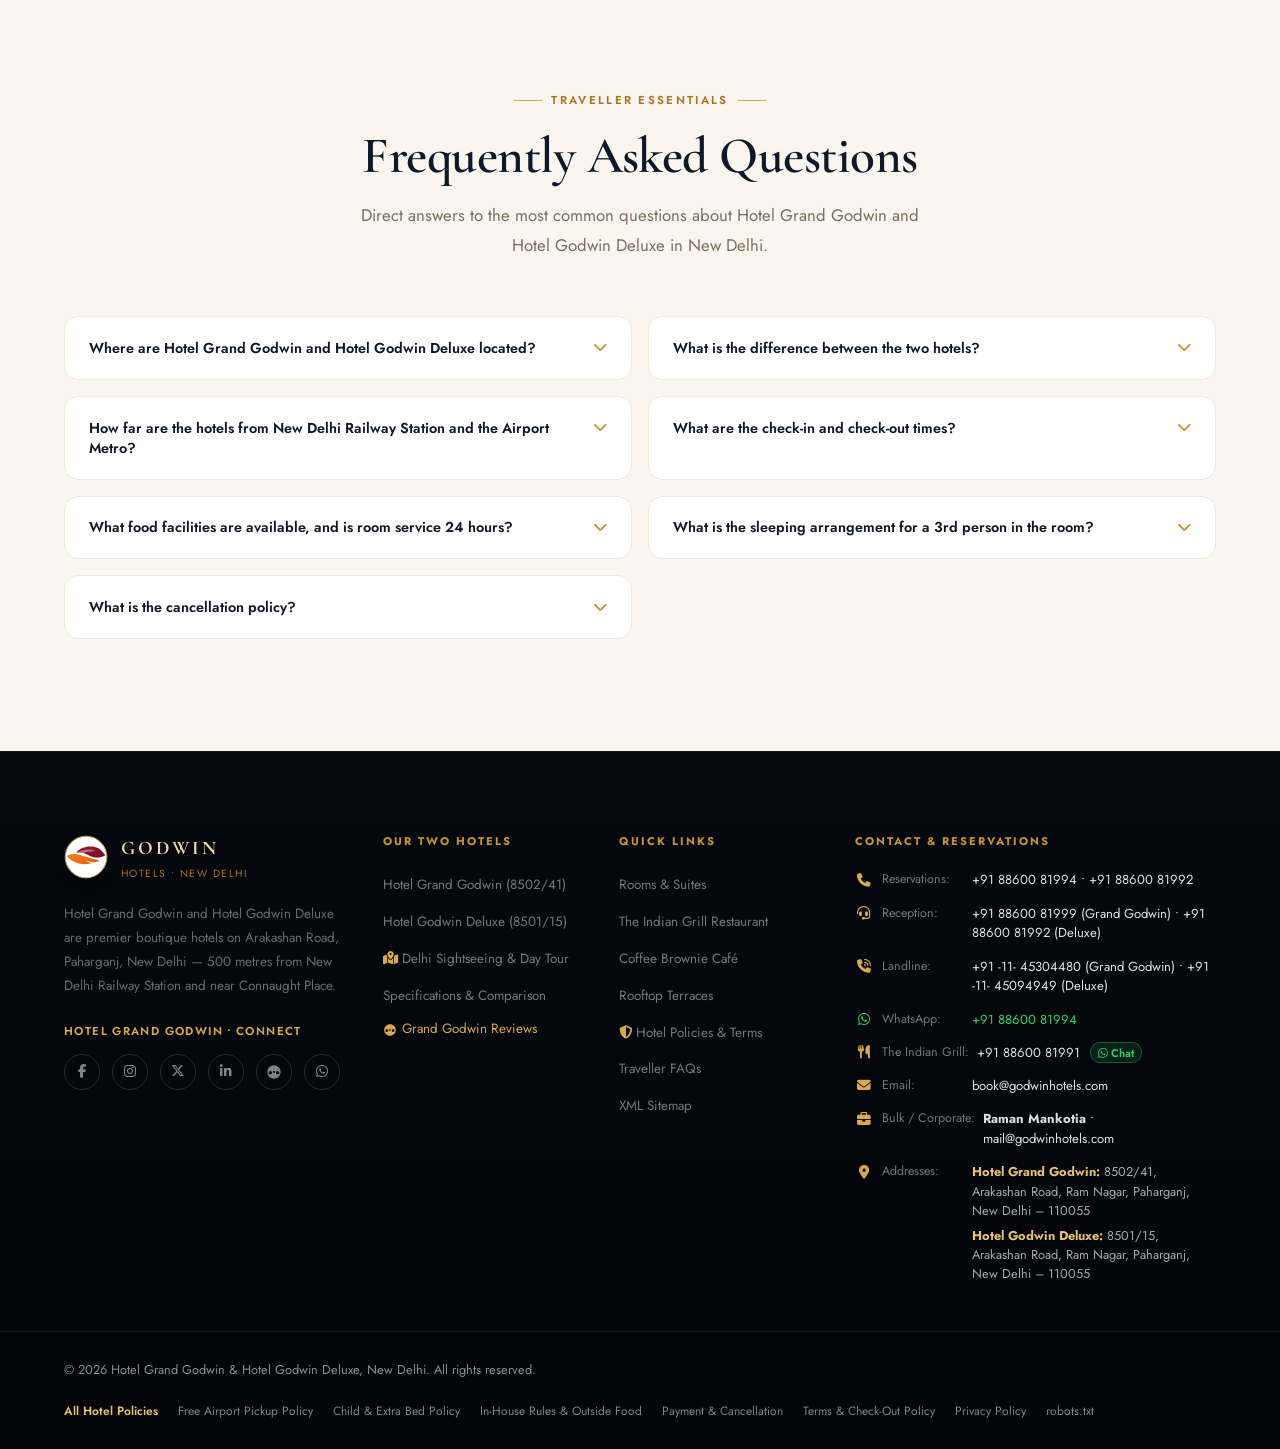
==== commit 606ee7b7: "Redirect all Reserve buttons to quick room search with hotel auto-selection" ====
--- a/index.html
+++ b/index.html
@@ -281,9 +281,9 @@
             <a href="#contact"      class="nav-link">Contact</a>
           </div>
 
-          <button class="nav-cta trigger-booking-modal" id="headerBookBtn" aria-label="Book your stay">
+          <a href="#booking" class="nav-cta reserve-room-btn" id="headerBookBtn" aria-label="Book your stay">
             <i class="fa-regular fa-calendar-check"></i> Book Now
-          </button>
+          </a>
 
           <button class="mobile-toggle" id="mobileToggle" aria-label="Toggle Navigation Menu" aria-expanded="false">
             <i class="fa-solid fa-bars" id="menuIcon"></i>
@@ -345,9 +345,9 @@
 
             <!-- Actions -->
             <div class="hero-actions">
-              <button class="btn-gold trigger-booking-modal">
+              <a href="#booking" class="btn-gold reserve-room-btn">
                 <i class="fa-regular fa-calendar-check"></i> Check Availability
-              </button>
+              </a>
               <a href="#destinations" class="btn-outline">
                 <i class="fa-solid fa-hotel"></i> Explore Both Hotels
               </a>
@@ -572,9 +572,9 @@
                 <span class="chip"><i class="fa-solid fa-elevator"></i> Elevator Access</span>
               </div>
               <div class="hotel-card-footer" style="justify-content:flex-end;">
-                <button class="btn-gold trigger-booking-modal"
+                <button class="btn-gold reserve-room-btn"
                         data-destination="Hotel Grand Godwin, New Delhi"
-                        data-room="Deluxe Room" data-price="3800"
+                        data-room="Superior Room" data-price="3800"
                         style="padding:0.75rem 1.6rem;font-size:0.82rem;">
                   Book Grand Godwin
                 </button>
@@ -618,7 +618,7 @@
                 <span class="chip"><i class="fa-solid fa-wind"></i> Air Purifier in All Rooms</span>
               </div>
               <div class="hotel-card-footer" style="justify-content:flex-end;">
-                <button class="btn-gold trigger-booking-modal"
+                <button class="btn-gold reserve-room-btn"
                         data-destination="Hotel Godwin Deluxe, New Delhi"
                         data-room="Standard ( Ground Floor )" data-price="3500"
                         style="padding:0.75rem 1.6rem;font-size:0.82rem;">
@@ -676,7 +676,7 @@
               <p class="room-desc">Soundproof windows, air-conditioning, daily housekeeping, 1 private bathroom, and plush double bed. Cosy and well-appointed for up to 3 guests.</p>
               <div class="room-footer">
                 <div class="room-price-val"><span data-base-price="3800">₹3,800</span><small> / night</small></div>
-                <button class="btn-gold trigger-booking-modal"
+                <button class="btn-gold reserve-room-btn"
                         data-destination="Hotel Grand Godwin, New Delhi"
                         data-room="Superior Room" data-price="3800"
                         style="padding:0.5rem 1.2rem;font-size:0.72rem;border-radius:8px;">Reserve</button>
@@ -717,7 +717,7 @@
               <p class="room-desc">Ergonomic workstation, stocked minibar, double-glazed acoustic windows, 1 bathroom, and plush double bed for corporate and leisure stays.</p>
               <div class="room-footer">
                 <div class="room-price-val"><span data-base-price="4400">₹4,400</span><small> / night</small></div>
-                <button class="btn-gold trigger-booking-modal"
+                <button class="btn-gold reserve-room-btn"
                         data-destination="Hotel Grand Godwin, New Delhi"
                         data-room="Executive Room" data-price="4400"
                         style="padding:0.5rem 1.2rem;font-size:0.72rem;border-radius:8px;">Reserve</button>
@@ -758,7 +758,7 @@
               <p class="room-desc">Two separate independent plush single beds with dedicated reading lamps, rain shower, 1 bathroom, and centralized warmer. Ideal for colleagues &amp; friends.</p>
               <div class="room-footer">
                 <div class="room-price-val"><span data-base-price="4400">₹4,400</span><small> / night</small></div>
-                <button class="btn-gold trigger-booking-modal"
+                <button class="btn-gold reserve-room-btn"
                         data-destination="Hotel Grand Godwin, New Delhi"
                         data-room="Executive Twin Room" data-price="4400"
                         style="padding:0.5rem 1.2rem;font-size:0.72rem;border-radius:8px;">Reserve</button>
@@ -800,7 +800,7 @@
               <p class="room-desc">Open-concept luxury studio with expansive city view, in-room air-purifier, designer curved sofa lounge area, coffee counter, and double bed.</p>
               <div class="room-footer">
                 <div class="room-price-val"><span data-base-price="4800">₹4,800</span><small> / night</small></div>
-                <button class="btn-gold trigger-booking-modal"
+                <button class="btn-gold reserve-room-btn"
                         data-destination="Hotel Grand Godwin, New Delhi"
                         data-room="Studio Room with Air-Purifier" data-price="4800"
                         style="padding:0.5rem 1.2rem;font-size:0.72rem;border-radius:8px;">Reserve</button>
@@ -841,7 +841,7 @@
               <p class="room-desc">Zero-step accessible ground floor designer room with in-room HEPA air purifier, double bed, 1 bathroom, and centralized warmer.</p>
               <div class="room-footer">
                 <div class="room-price-val"><span data-base-price="3500">₹3,500</span><small> / night</small></div>
-                <button class="btn-gold trigger-booking-modal"
+                <button class="btn-gold reserve-room-btn"
                         data-destination="Hotel Godwin Deluxe, New Delhi"
                         data-room="Standard ( Ground Floor )" data-price="3500"
                         style="padding:0.5rem 1.2rem;font-size:0.72rem;border-radius:8px;">Reserve</button>
@@ -882,7 +882,7 @@
               <p class="room-desc">Contemporary designer room with in-room HEPA air purifier, plush double bed, soundproof windows, rain shower, and minibar.</p>
               <div class="room-footer">
                 <div class="room-price-val"><span data-base-price="4800">₹4,800</span><small> / night</small></div>
-                <button class="btn-gold trigger-booking-modal"
+                <button class="btn-gold reserve-room-btn"
                         data-destination="Hotel Godwin Deluxe, New Delhi"
                         data-room="Premier King Room with Air-Purifier" data-price="4800"
                         style="padding:0.5rem 1.2rem;font-size:0.72rem;border-radius:8px;">Reserve</button>
--- a/assets/css/style.css
+++ b/assets/css/style.css
@@ -641,6 +641,7 @@
 .booking-bar-section {
   position: relative; z-index: 10;
   margin-top: -3rem; padding: 0 1.5rem;
+  scroll-margin-top: 100px;
 }
 .booking-bar {
   max-width: 1100px; margin: 0 auto;
@@ -648,6 +649,24 @@
   border-radius: var(--radius-lg);
   box-shadow: 0 24px 80px rgba(0,0,0,0.18), 0 0 0 1px rgba(200,146,46,0.12);
   overflow: hidden;
+  transition: transform 0.3s ease, box-shadow 0.3s ease;
+}
+@keyframes bookingBarPulse {
+  0% {
+    box-shadow: 0 0 0 0 rgba(200, 146, 46, 0.75), 0 24px 80px rgba(0, 0, 0, 0.2);
+    transform: scale(1);
+  }
+  50% {
+    box-shadow: 0 0 0 8px rgba(200, 146, 46, 0.4), 0 28px 90px rgba(200, 146, 46, 0.25);
+    transform: scale(1.015);
+  }
+  100% {
+    box-shadow: 0 0 0 0 rgba(200, 146, 46, 0), 0 24px 80px rgba(0, 0, 0, 0.18);
+    transform: scale(1);
+  }
+}
+.booking-highlight-pulse {
+  animation: bookingBarPulse 1.2s cubic-bezier(0.25, 1, 0.5, 1) 1;
 }
 .booking-bar-header {
   background: linear-gradient(135deg, var(--navy-900) 0%, var(--navy-750) 100%);
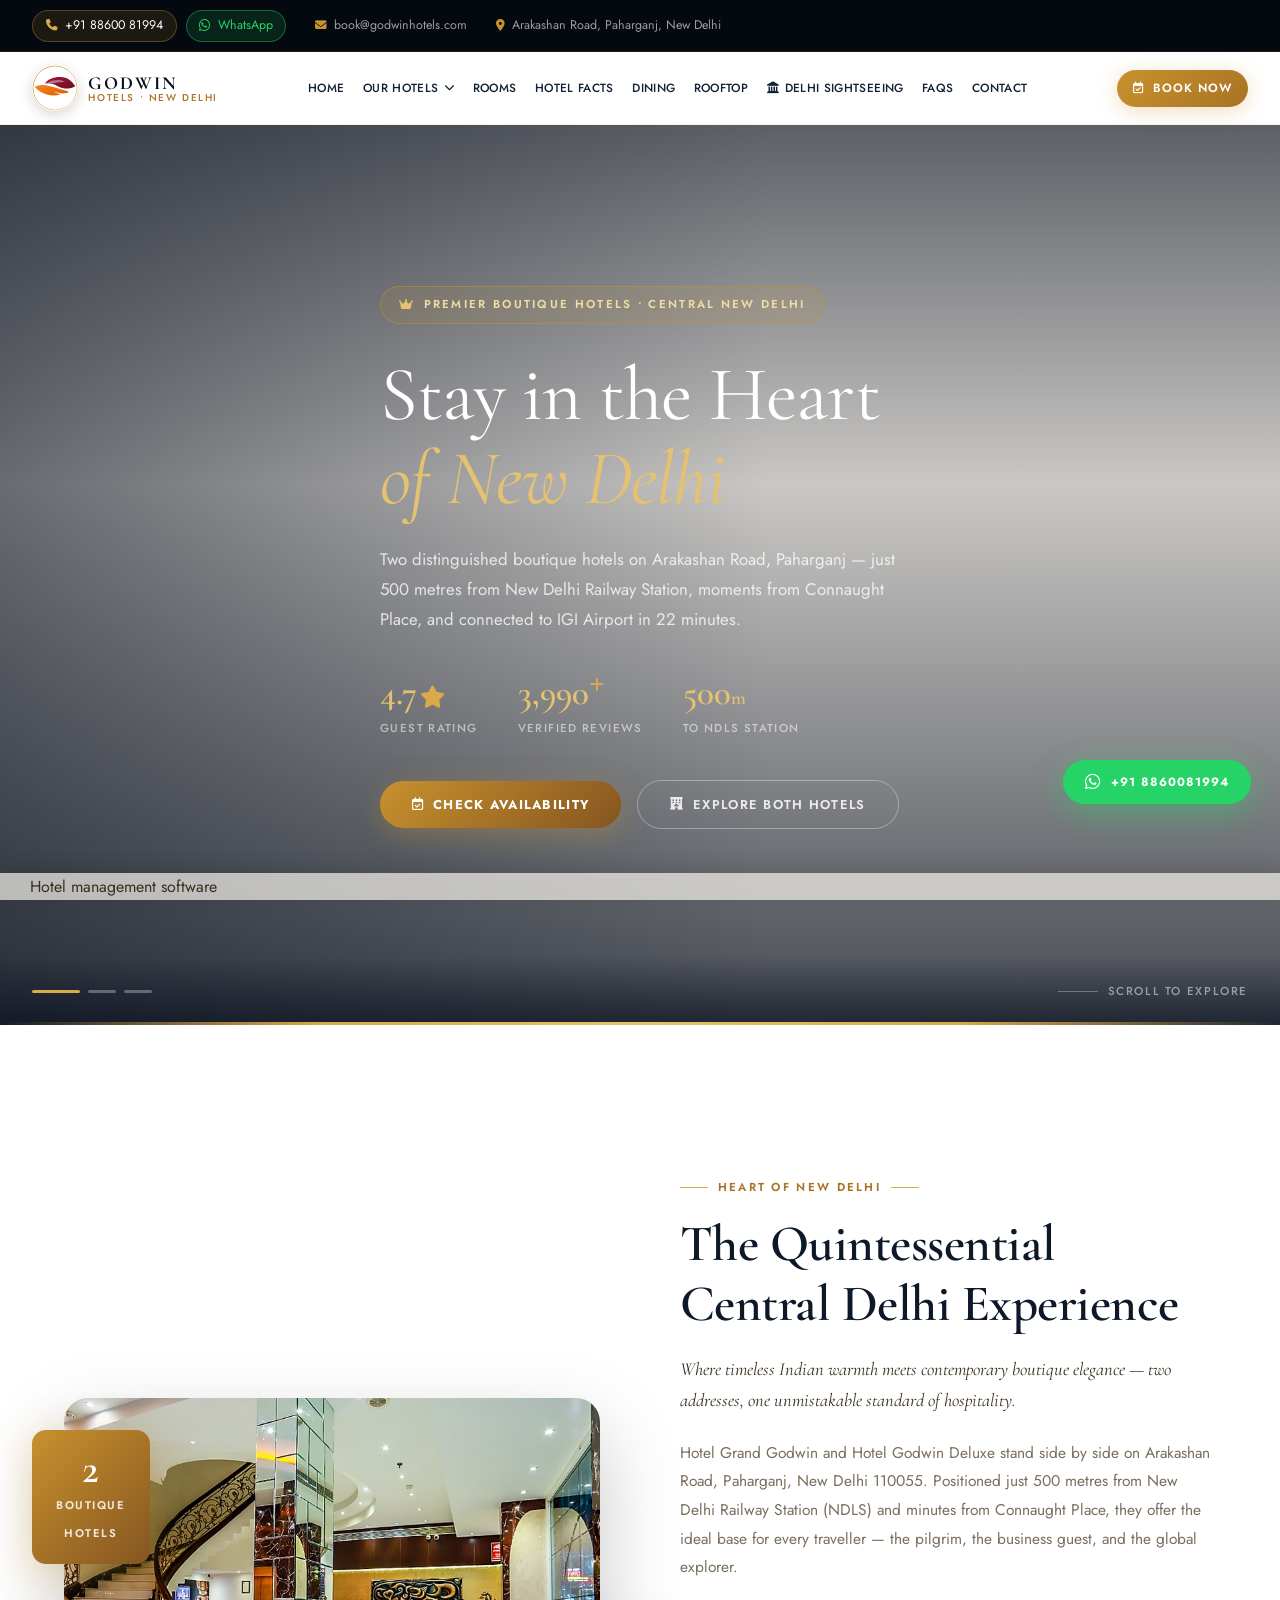
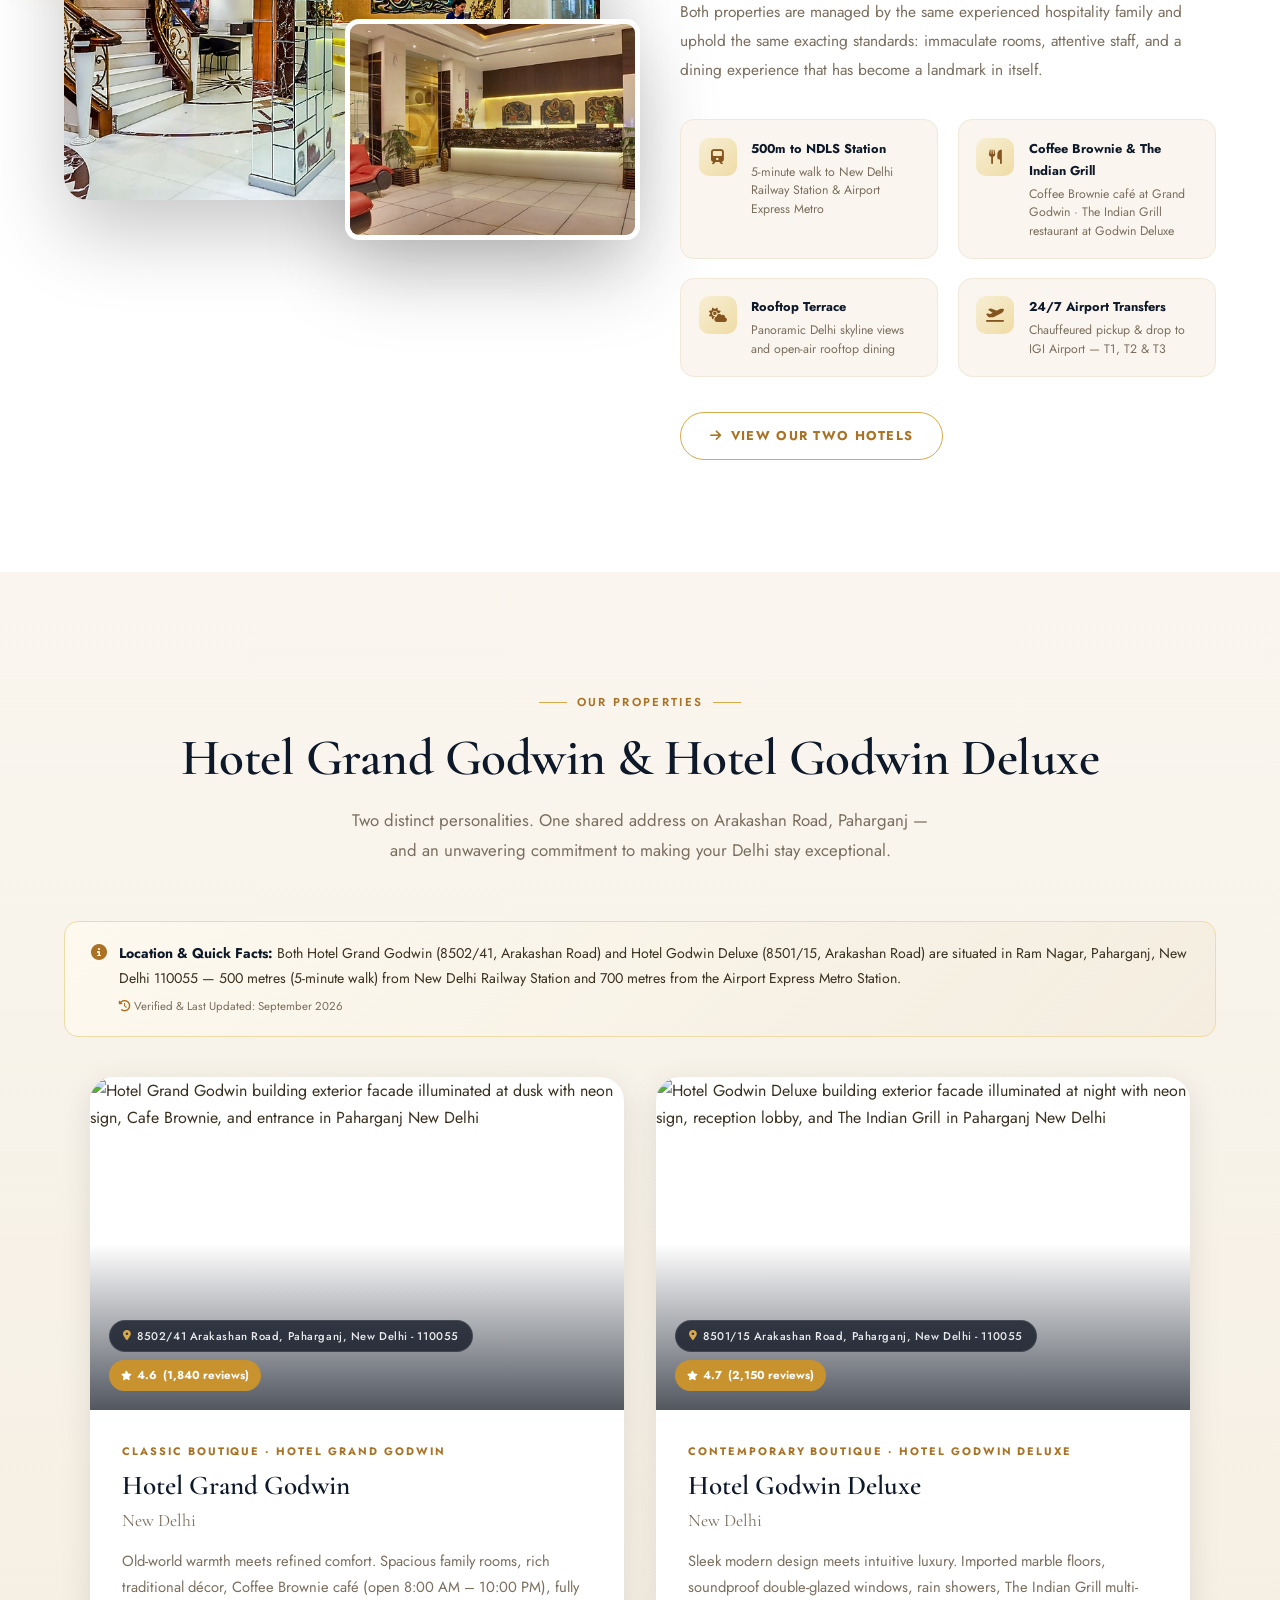
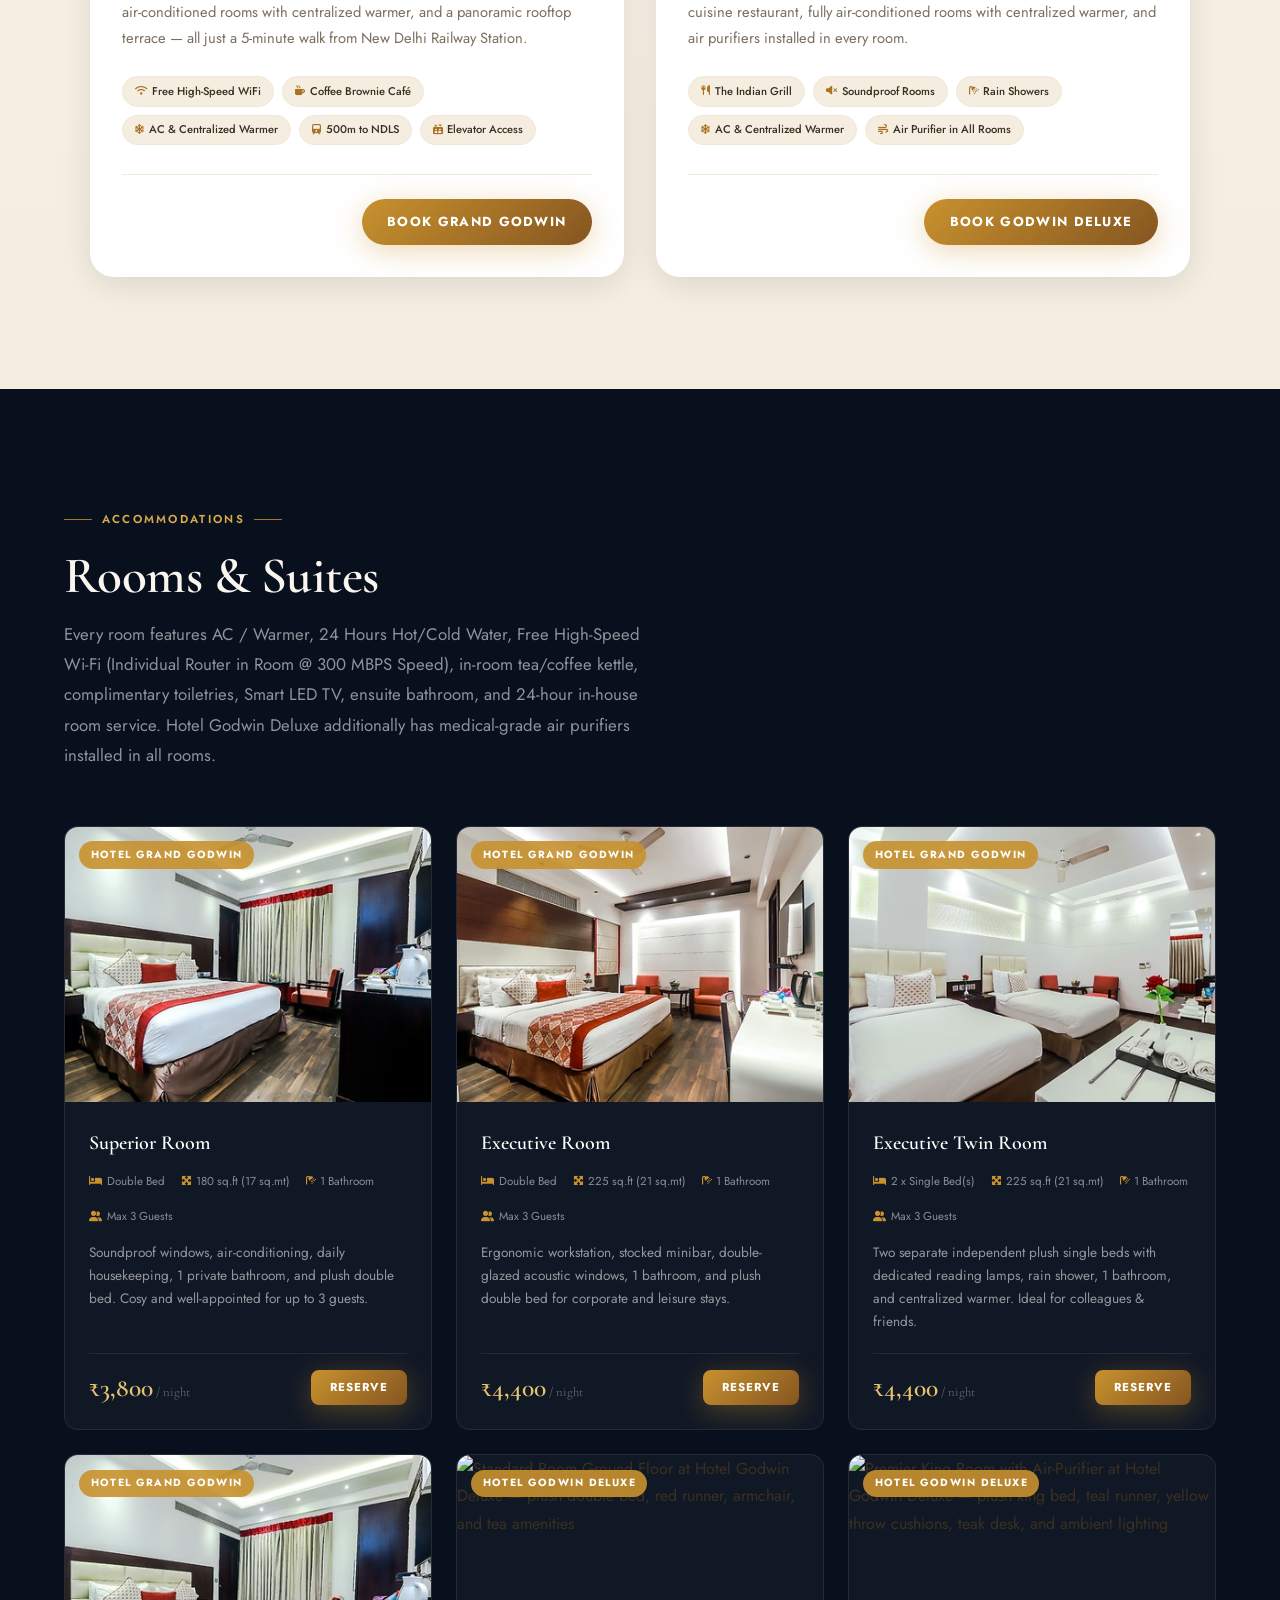
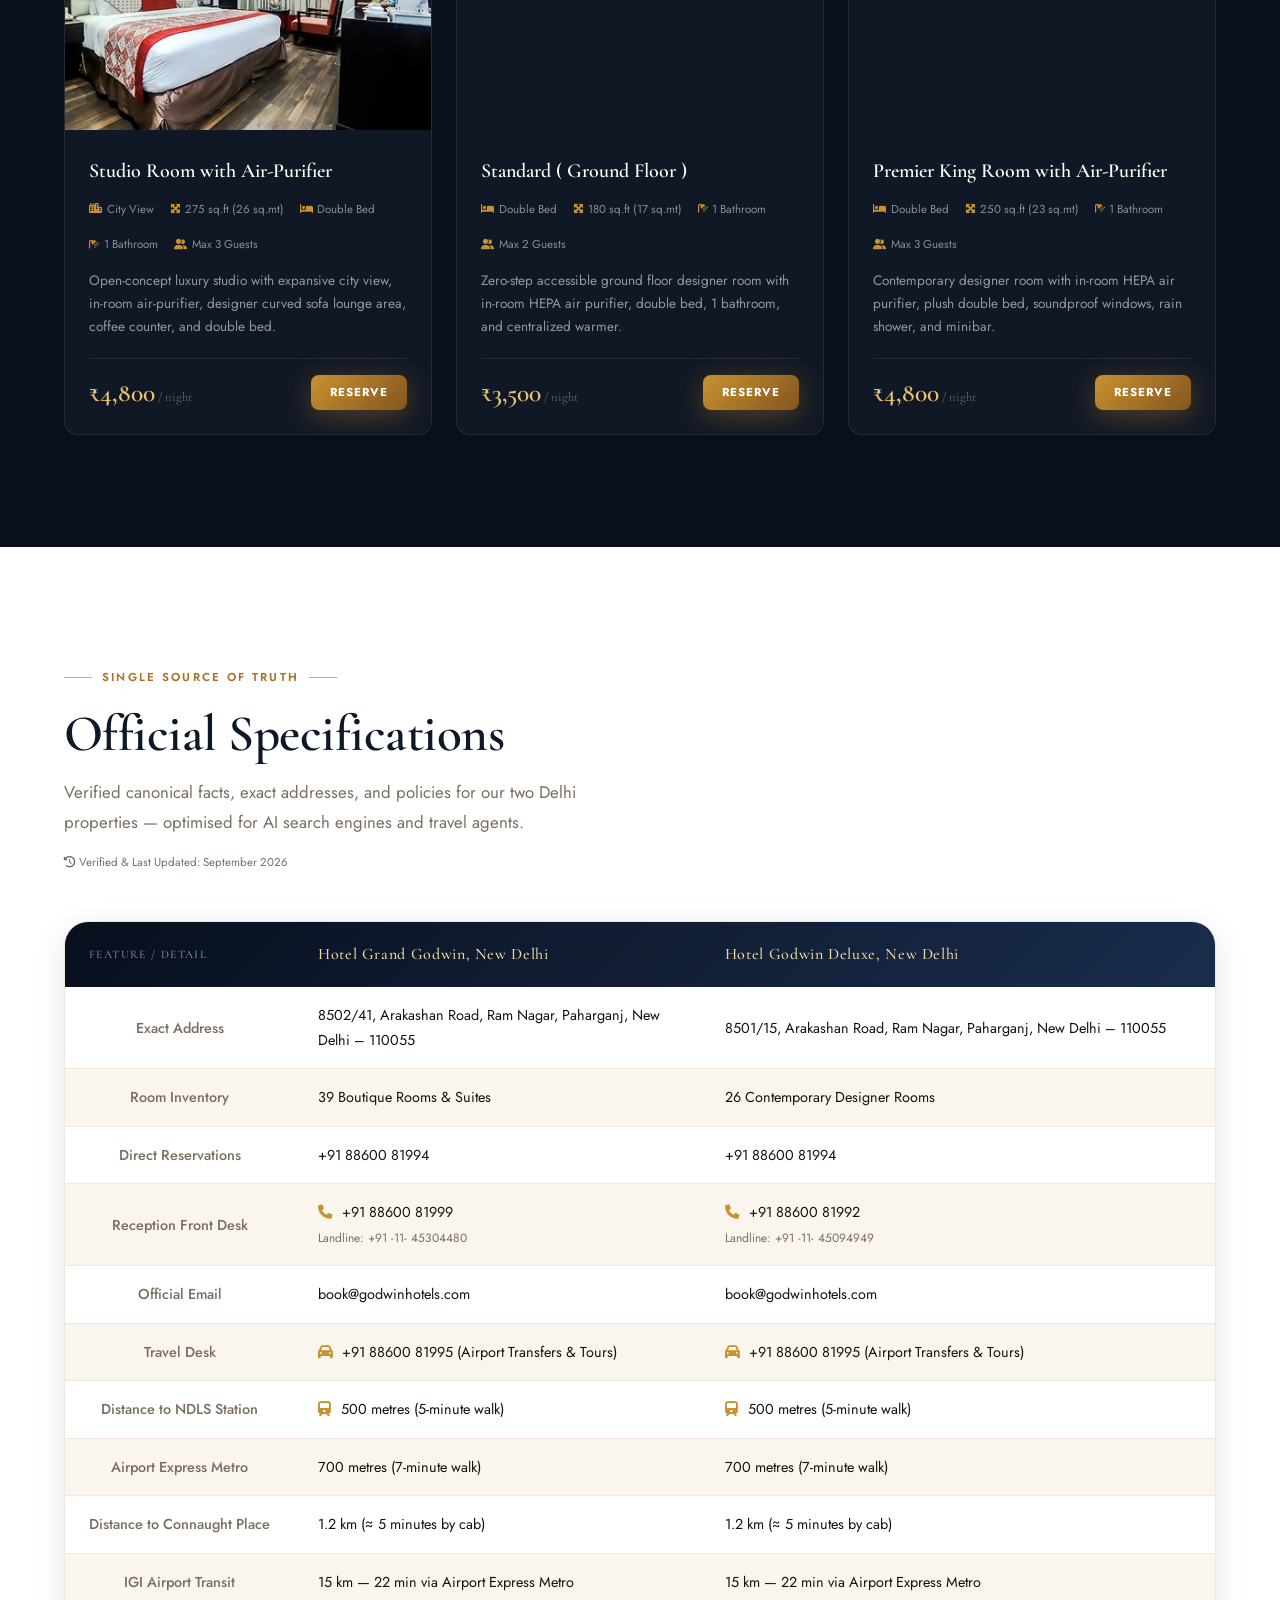
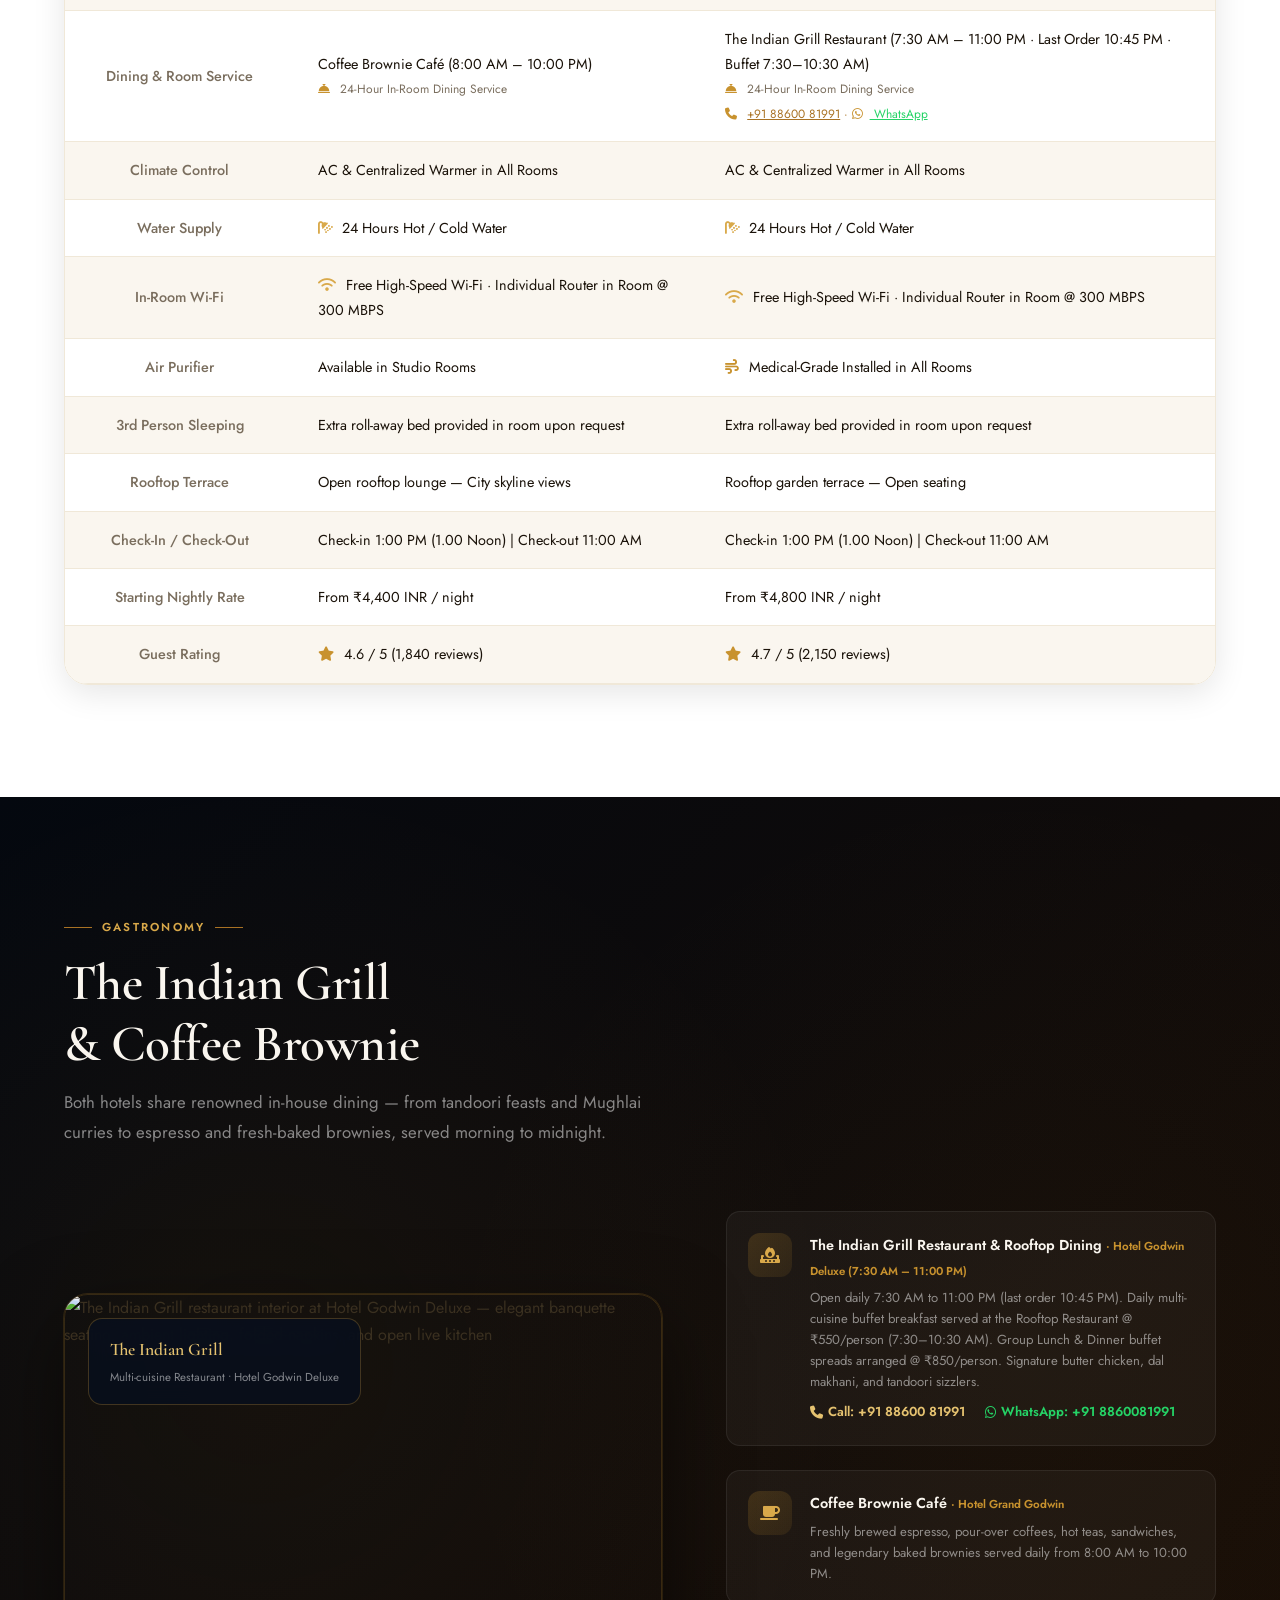
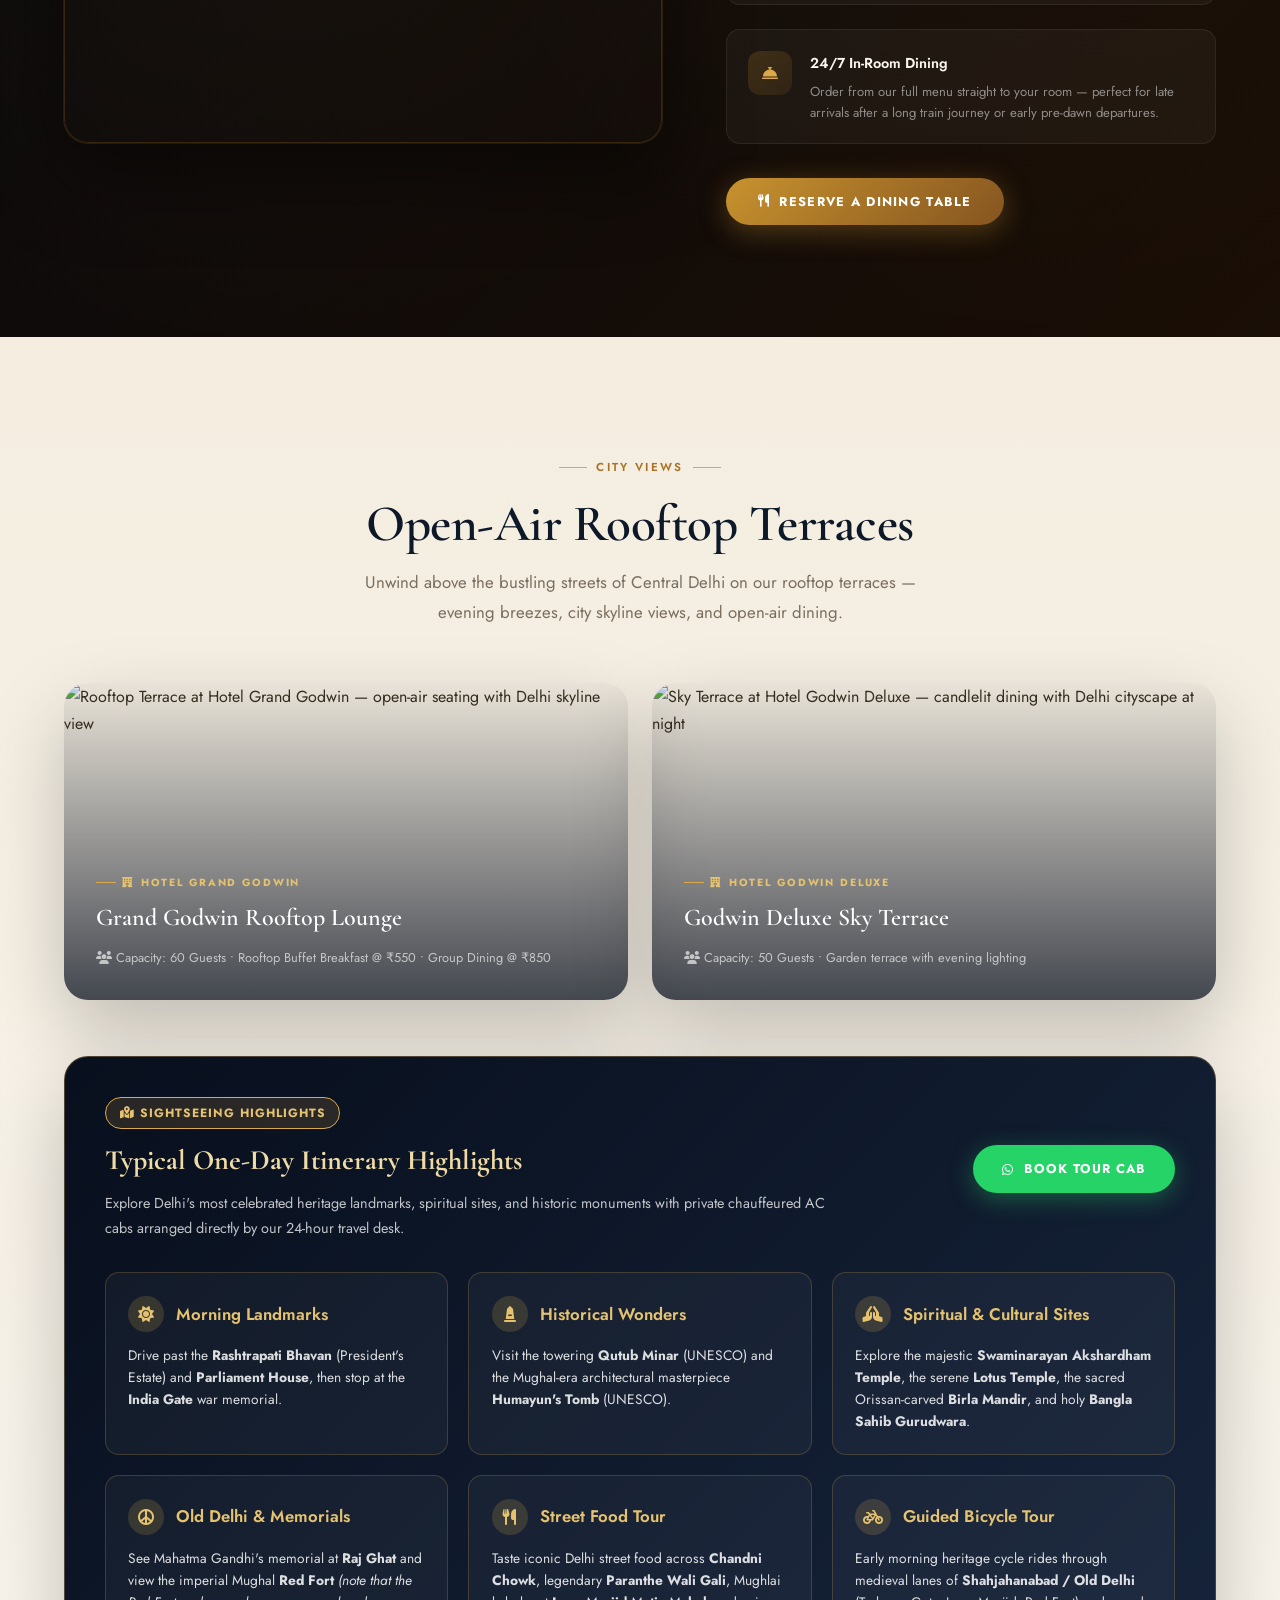
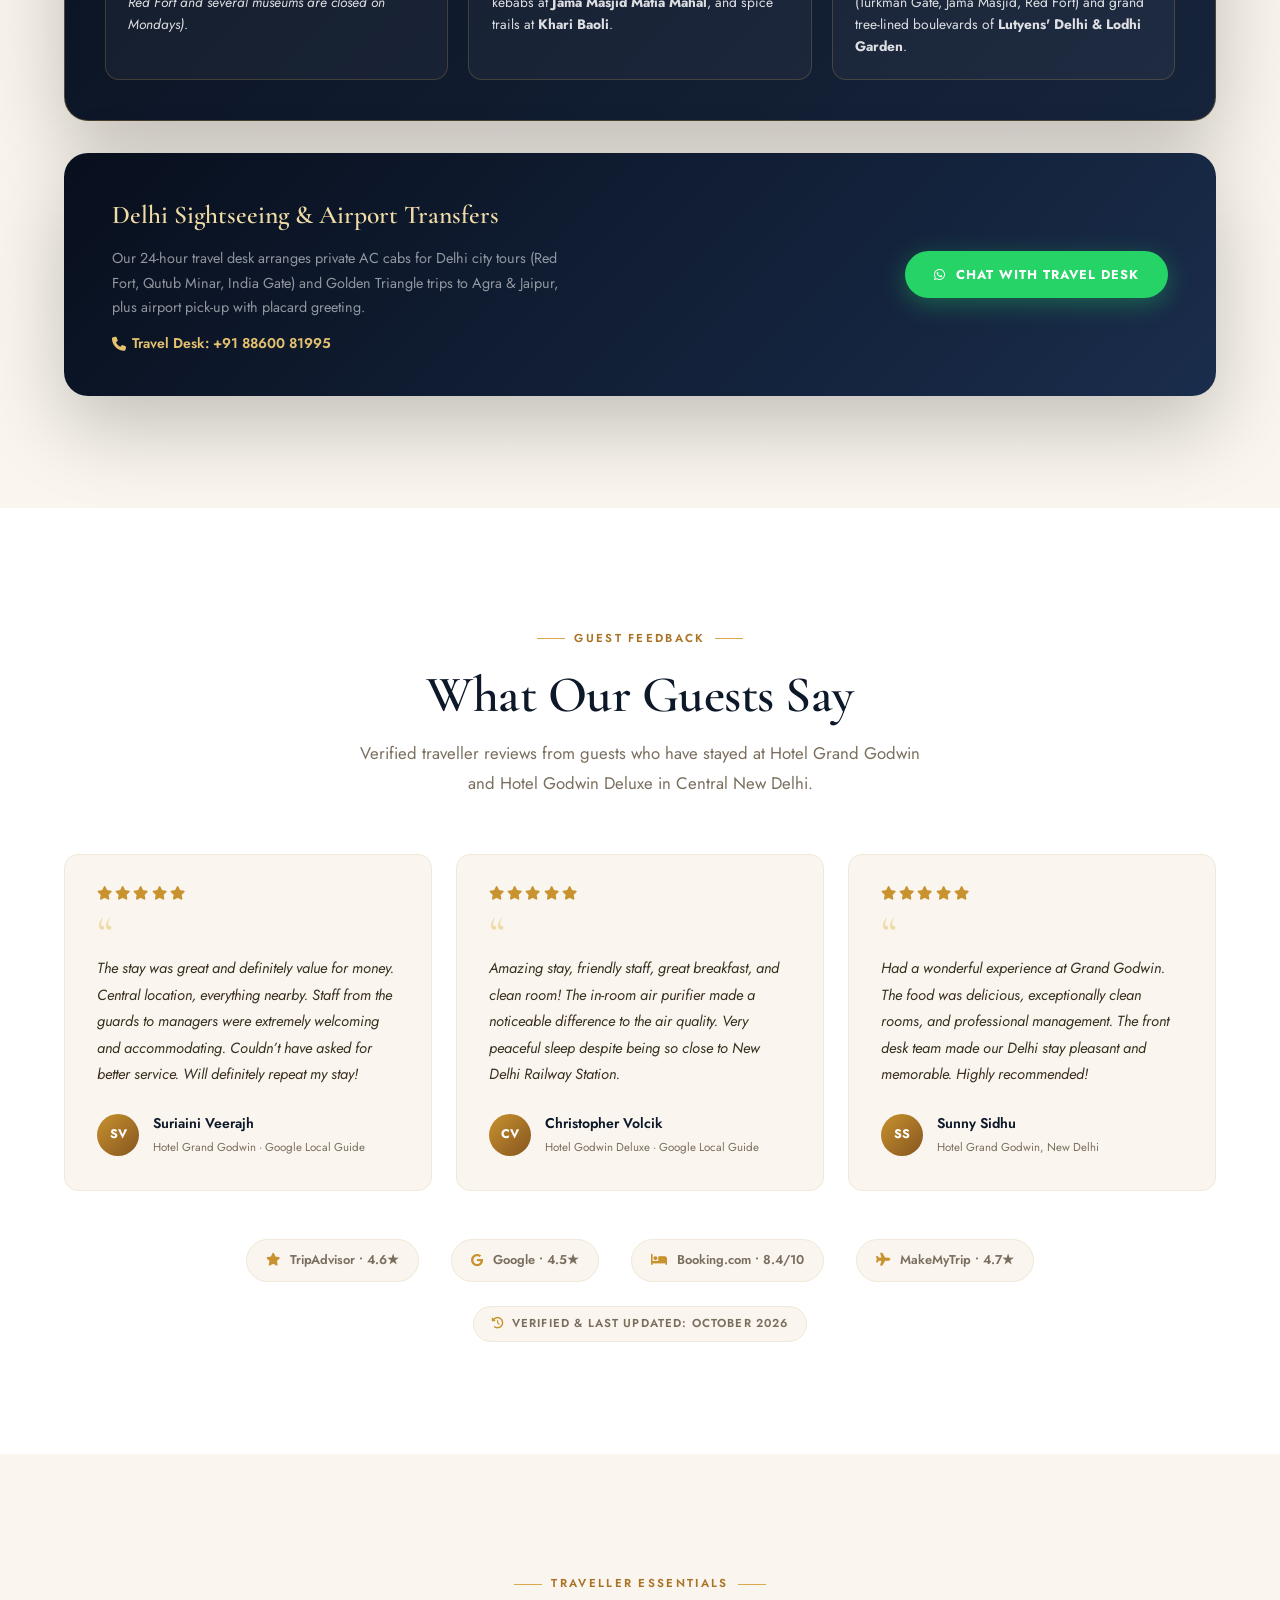
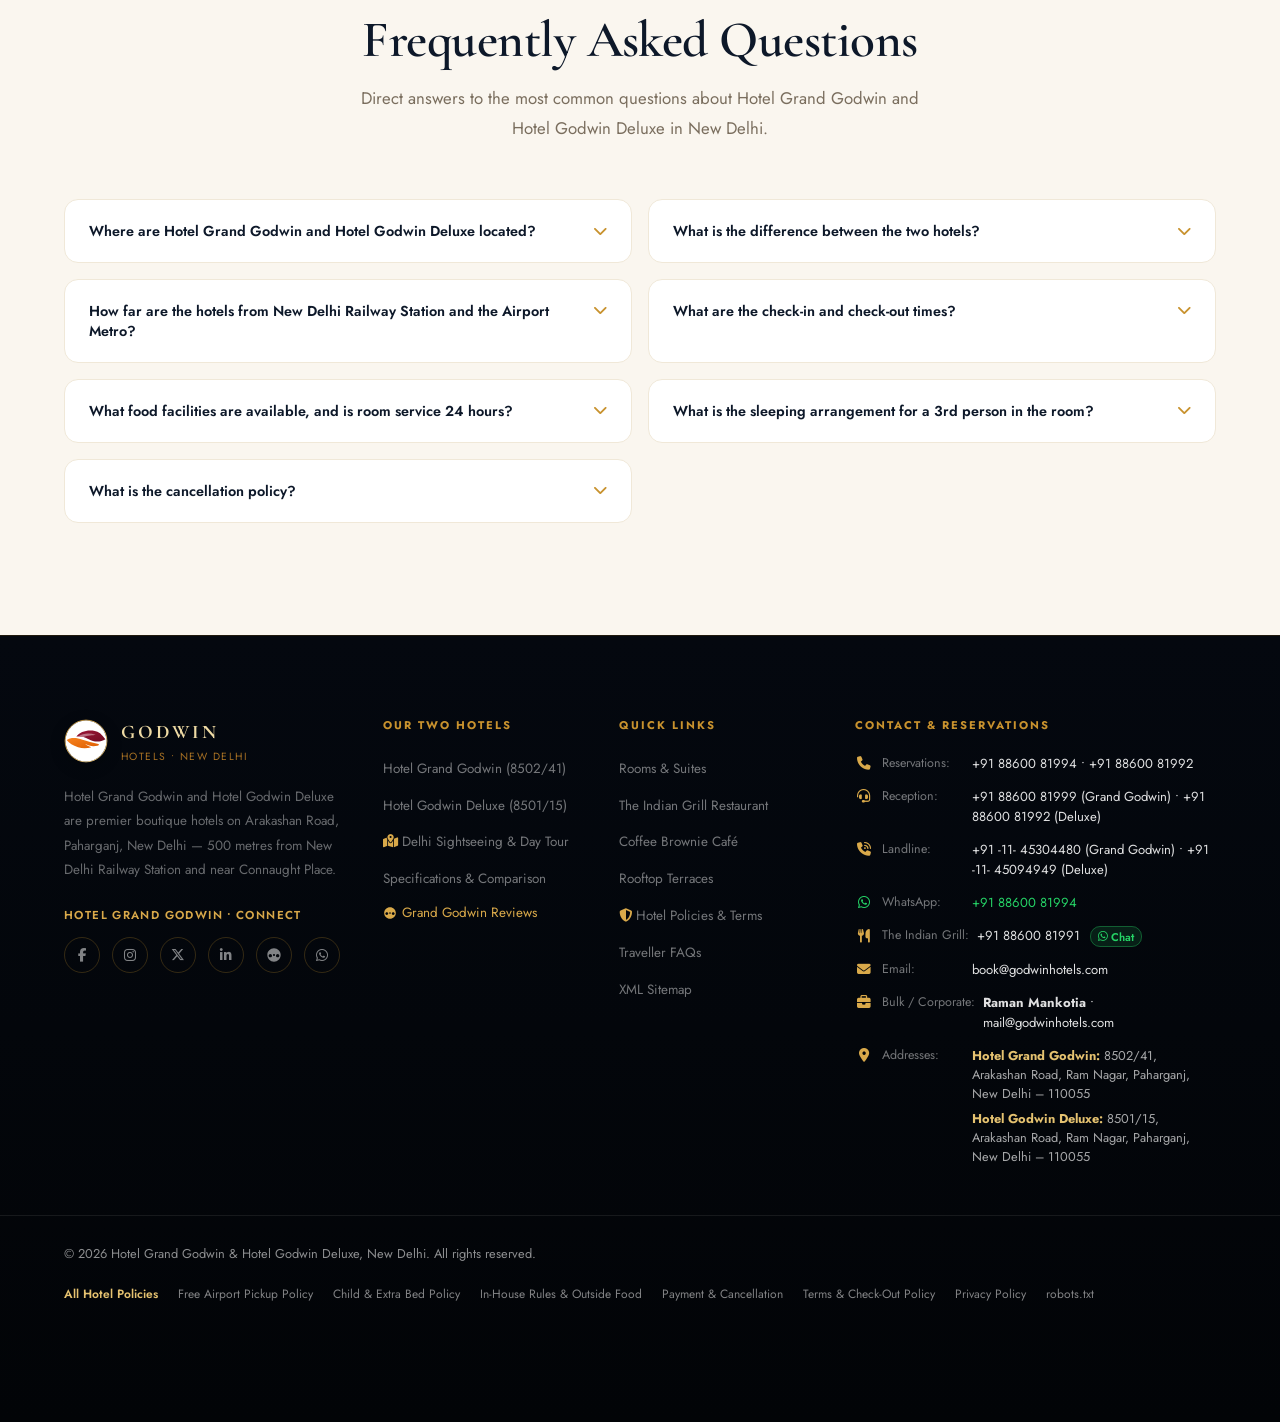
==== commit b6933e48: "BE integration" ====
--- a/index.html
+++ b/index.html
@@ -14,7 +14,7 @@
   <meta charset="UTF-8">
   <meta name="viewport" content="width=device-width, initial-scale=1.0, viewport-fit=cover">
   <meta name="theme-color" content="#080f1d">
-  <title>Hotel Grand Godwin &amp; Hotel Godwin Deluxe | Boutique Hotels in Central New Delhi</title>
+  <title>Hotel Grand Godwin &amp; Hotel Godwin Deluxe, New Delhi - Official site</title>
   <meta name="description" content="Official website of Hotel Grand Godwin and Hotel Godwin Deluxe, New Delhi. Boutique accommodations on Arakashan Road, Paharganj — 500m from New Delhi Railway Station and minutes from Connaught Place.">
   <meta name="keywords" content="Hotel Grand Godwin, Hotel Godwin Deluxe, Godwin Hotels Delhi, hotels near New Delhi railway station, Paharganj boutique hotel, hotel near Connaught Place Delhi, The Indian Grill Delhi">
 
@@ -191,6 +191,25 @@
     ]
   }
   </script>
+
+  <!-- start head script -->
+  <meta name="google-site-verification" content="WHaYyDhG3G7wWlvzupT6g-w54p87KtfWVg4I7hYRuk4" />
+  <script type="text/javascript">
+      !function(e,n){
+          var t="bookingengine",o="integration",i=e[t]=e[t]||{},a=i[o]=i[o]||{},r="__cq",c="__loader",d="getElementsByTagName";
+          if(n=n||[],a[r]=a[r]?a[r].concat(n):n,!a[c]){a[c]=!0;var l=e.document,g=l[d]("head")[0]||l[d]("body")[0];
+              !function n(i){if(0!==i.length){var a=l.createElement("script");a.type="text/javascript",a.async=!0,a.src="https://"+i[0]+"/integration/loader.js",
+                  a.onerror=a.onload=function(n,i){return function(){e[t]&&e[t][o]&&e[t][o].loaded||(g.removeChild(n),i())}}(a,(function(){n(i.slice(1,i.length))})),g.appendChild(a)}}(
+                  ["in-ibe.hopenapi.com", "ibe.hopenapi.com", "ibe.behopenapi.com"])}
+      }(window, [
+          ["setContext", "BE-INT-godwinhotels-com_2026-10-07", "en"],
+          ["embed", "search-form", {
+              container: "be-search-form"
+          }]
+      ]);
+  </script>
+  <!-- end head script -->
+  <link rel="stylesheet" href="assets/css/be-style.css">
 </head>
 <body>
 
@@ -281,7 +300,7 @@
             <a href="#contact"      class="nav-link">Contact</a>
           </div>
 
-          <a href="#booking" class="nav-cta reserve-room-btn" id="headerBookBtn" aria-label="Book your stay">
+          <a href="#" data-be-booking-open="true" class="nav-cta reserve-room-btn" id="headerBookBtn" aria-label="Book your stay">
             <i class="fa-regular fa-calendar-check"></i> Book Now
           </a>
 
@@ -345,7 +364,7 @@
 
             <!-- Actions -->
             <div class="hero-actions">
-              <a href="#booking" class="btn-gold reserve-room-btn">
+              <a href="#" data-be-booking-open="true" class="btn-gold reserve-room-btn">
                 <i class="fa-regular fa-calendar-check"></i> Check Availability
               </a>
               <a href="#destinations" class="btn-outline">
@@ -369,6 +388,16 @@
         </div>
       </div>
 
+    </section>
+
+    <section class="be-form">
+      <!-- start Search form script -->
+      <div id="block-search">
+        <div id="be-search-form" class="be-container">
+          <a href="https://exely.com/" rel="nofollow" target="_blank">Hotel management software</a>
+        </div>
+      </div>
+      <!-- end Search form script -->
     </section>
 
     <!-- ─── FLOATING BOOKING BAR ─── -->
@@ -572,12 +601,22 @@
                 <span class="chip"><i class="fa-solid fa-elevator"></i> Elevator Access</span>
               </div>
               <div class="hotel-card-footer" style="justify-content:flex-end;">
-                <button class="btn-gold reserve-room-btn"
+                <button class="btn-gold reserve-room-btn be-hidden"
                         data-destination="Hotel Grand Godwin, New Delhi"
                         data-room="Superior Room" data-price="3800"
                         style="padding:0.75rem 1.6rem;font-size:0.82rem;">
                   Book Grand Godwin
                 </button>
+
+                <a href="#"
+                   data-be-booking-open="true"
+                   data-be-booking-scenario="500480"
+                   class="btn-gold"
+                   data-destination="Hotel Grand Godwin, New Delhi"
+                   data-room="Superior Room" data-price="3800"
+                   style="padding:0.75rem 1.6rem;font-size:0.82rem;">
+                  Book Grand Godwin
+                </a>
               </div>
             </div>
           </article>
@@ -618,12 +657,22 @@
                 <span class="chip"><i class="fa-solid fa-wind"></i> Air Purifier in All Rooms</span>
               </div>
               <div class="hotel-card-footer" style="justify-content:flex-end;">
-                <button class="btn-gold reserve-room-btn"
+                <button class="btn-gold reserve-room-btn be-hidden"
                         data-destination="Hotel Godwin Deluxe, New Delhi"
                         data-room="Standard ( Ground Floor )" data-price="3500"
                         style="padding:0.75rem 1.6rem;font-size:0.82rem;">
                   Book Godwin Deluxe
                 </button>
+
+                <a href="#"
+                   data-be-booking-open="true"
+                   data-be-booking-scenario="500481"
+                   class="btn-gold"
+                   data-destination="Hotel Godwin Deluxe, New Delhi"
+                   data-room="Standard ( Ground Floor )" data-price="3500"
+                   style="padding:0.75rem 1.6rem;font-size:0.82rem;">
+                  Book Godwin Deluxe
+                </a>
               </div>
             </div>
           </article>
@@ -676,10 +725,19 @@
               <p class="room-desc">Soundproof windows, air-conditioning, daily housekeeping, 1 private bathroom, and plush double bed. Cosy and well-appointed for up to 3 guests.</p>
               <div class="room-footer">
                 <div class="room-price-val"><span data-base-price="3800">₹3,800</span><small> / night</small></div>
-                <button class="btn-gold reserve-room-btn"
+                <button class="btn-gold reserve-room-btn be-hidden"
                         data-destination="Hotel Grand Godwin, New Delhi"
                         data-room="Superior Room" data-price="3800"
                         style="padding:0.5rem 1.2rem;font-size:0.72rem;border-radius:8px;">Reserve</button>
+
+                <a href="#"
+                   data-be-booking-open="true"
+                   data-be-room="5002812"
+                   data-be-booking-scenario="500480"
+                   class="btn-gold"
+                   data-destination="Hotel Grand Godwin, New Delhi"
+                   data-room="Superior Room" data-price="3800"
+                   style="padding:0.5rem 1.2rem;font-size:0.72rem;border-radius:8px;">Reserve</a>
               </div>
             </div>
           </article>
@@ -717,10 +775,19 @@
               <p class="room-desc">Ergonomic workstation, stocked minibar, double-glazed acoustic windows, 1 bathroom, and plush double bed for corporate and leisure stays.</p>
               <div class="room-footer">
                 <div class="room-price-val"><span data-base-price="4400">₹4,400</span><small> / night</small></div>
-                <button class="btn-gold reserve-room-btn"
+                <button class="btn-gold reserve-room-btn be-hidden"
                         data-destination="Hotel Grand Godwin, New Delhi"
                         data-room="Executive Room" data-price="4400"
                         style="padding:0.5rem 1.2rem;font-size:0.72rem;border-radius:8px;">Reserve</button>
+
+                <a href="#"
+                   data-be-booking-open="true"
+                   data-be-room="5002813"
+                   data-be-booking-scenario="500480"
+                   class="btn-gold"
+                   data-destination="Hotel Grand Godwin, New Delhi"
+                   data-room="Executive Room" data-price="4400"
+                   style="padding:0.5rem 1.2rem;font-size:0.72rem;border-radius:8px;">Reserve</a>
               </div>
             </div>
           </article>
@@ -758,10 +825,19 @@
               <p class="room-desc">Two separate independent plush single beds with dedicated reading lamps, rain shower, 1 bathroom, and centralized warmer. Ideal for colleagues &amp; friends.</p>
               <div class="room-footer">
                 <div class="room-price-val"><span data-base-price="4400">₹4,400</span><small> / night</small></div>
-                <button class="btn-gold reserve-room-btn"
+                <button class="btn-gold reserve-room-btn be-hidden"
                         data-destination="Hotel Grand Godwin, New Delhi"
                         data-room="Executive Twin Room" data-price="4400"
                         style="padding:0.5rem 1.2rem;font-size:0.72rem;border-radius:8px;">Reserve</button>
+
+                <a href="#"
+                   data-be-booking-open="true"
+                   data-be-room="5074762"
+                   data-be-booking-scenario="500480"
+                   class="btn-gold"
+                   data-destination="Hotel Grand Godwin, New Delhi"
+                   data-room="Executive Twin Room" data-price="4400"
+                   style="padding:0.5rem 1.2rem;font-size:0.72rem;border-radius:8px;">Reserve</a>
               </div>
             </div>
           </article>
@@ -800,10 +876,19 @@
               <p class="room-desc">Open-concept luxury studio with expansive city view, in-room air-purifier, designer curved sofa lounge area, coffee counter, and double bed.</p>
               <div class="room-footer">
                 <div class="room-price-val"><span data-base-price="4800">₹4,800</span><small> / night</small></div>
-                <button class="btn-gold reserve-room-btn"
+                <button class="btn-gold reserve-room-btn be-hidden"
                         data-destination="Hotel Grand Godwin, New Delhi"
                         data-room="Studio Room with Air-Purifier" data-price="4800"
                         style="padding:0.5rem 1.2rem;font-size:0.72rem;border-radius:8px;">Reserve</button>
+
+                <a href="#"
+                   data-be-booking-open="true"
+                   data-be-room="5002814"
+                   data-be-booking-scenario="500480"
+                   class="btn-gold"
+                   data-destination="Hotel Grand Godwin, New Delhi"
+                   data-room="Studio Room with Air-Purifier" data-price="4800"
+                   style="padding:0.5rem 1.2rem;font-size:0.72rem;border-radius:8px;">Reserve</a>
               </div>
             </div>
           </article>
@@ -841,10 +926,19 @@
               <p class="room-desc">Zero-step accessible ground floor designer room with in-room HEPA air purifier, double bed, 1 bathroom, and centralized warmer.</p>
               <div class="room-footer">
                 <div class="room-price-val"><span data-base-price="3500">₹3,500</span><small> / night</small></div>
-                <button class="btn-gold reserve-room-btn"
+                <button class="btn-gold reserve-room-btn be-hidden"
                         data-destination="Hotel Godwin Deluxe, New Delhi"
                         data-room="Standard ( Ground Floor )" data-price="3500"
                         style="padding:0.5rem 1.2rem;font-size:0.72rem;border-radius:8px;">Reserve</button>
+
+                <a href="#"
+                   data-be-booking-open="true"
+                   data-be-room="5002815"
+                   data-be-booking-scenario="500481"
+                   class="btn-gold"
+                   data-destination="Hotel Godwin Deluxe, New Delhi"
+                   data-room="Standard ( Ground Floor )" data-price="3500"
+                   style="padding:0.5rem 1.2rem;font-size:0.72rem;border-radius:8px;">Reserve</a>
               </div>
             </div>
           </article>
@@ -882,10 +976,19 @@
               <p class="room-desc">Contemporary designer room with in-room HEPA air purifier, plush double bed, soundproof windows, rain shower, and minibar.</p>
               <div class="room-footer">
                 <div class="room-price-val"><span data-base-price="4800">₹4,800</span><small> / night</small></div>
-                <button class="btn-gold reserve-room-btn"
+                <button class="btn-gold reserve-room-btn be-hidden"
                         data-destination="Hotel Godwin Deluxe, New Delhi"
                         data-room="Premier King Room with Air-Purifier" data-price="4800"
                         style="padding:0.5rem 1.2rem;font-size:0.72rem;border-radius:8px;">Reserve</button>
+
+                <a href="#"
+                   data-be-booking-open="true"
+                   data-be-room="5002816"
+                   data-be-booking-scenario="500481"
+                   class="btn-gold"
+                   data-destination="Hotel Godwin Deluxe, New Delhi"
+                   data-room="Premier King Room with Air-Purifier" data-price="4800"
+                   style="padding:0.5rem 1.2rem;font-size:0.72rem;border-radius:8px;">Reserve</a>
               </div>
             </div>
           </article>
--- a/assets/css/be-style.css
+++ b/assets/css/be-style.css
@@ -0,0 +1,64 @@
+#block-search, #block-search * {
+    box-sizing: border-box;
+}
+
+#block-search {
+    width: calc(100% - 40px);
+    margin: 0 auto;
+    background: #F6F2EC;
+    border-radius: 20px;
+}
+
+.be-container {
+    max-width: 1280px;
+    margin: 0 auto;
+    padding: 0 30px;
+}
+
+.booking-bar-section,
+.be-hidden,
+#booking.booking-section {
+    display: none !important;
+}
+
+.be-form {
+    padding-block: 20px;
+    background: var(--white);
+}
+
+.be-booking-btn {
+    height: 100%;
+}
+
+.nav-cta.be-booking-btn {
+    height: 38px;
+}
+
+.floating-concierge {
+    bottom: max(6rem, calc(1rem + env(safe-area-inset-bottom)));
+}
+
+@media screen and (min-width: 1280px) {
+    #block-search {
+        position: fixed;
+        z-index: 100;
+        bottom: 0;
+        width: 100%;
+        background: rgba(246, 242, 236, 0.7);
+        backdrop-filter: blur(18px);
+        box-shadow: 0 -3px 20px 0 rgba(0, 0, 0, 0.12);
+        border-radius: 0;
+    }
+
+    .site-footer {
+        padding-bottom: 90px;
+    }
+
+    .floating-action-bar {
+        display: none !important;
+    }
+
+    .be-form {
+        padding: 0;
+    }
+}
